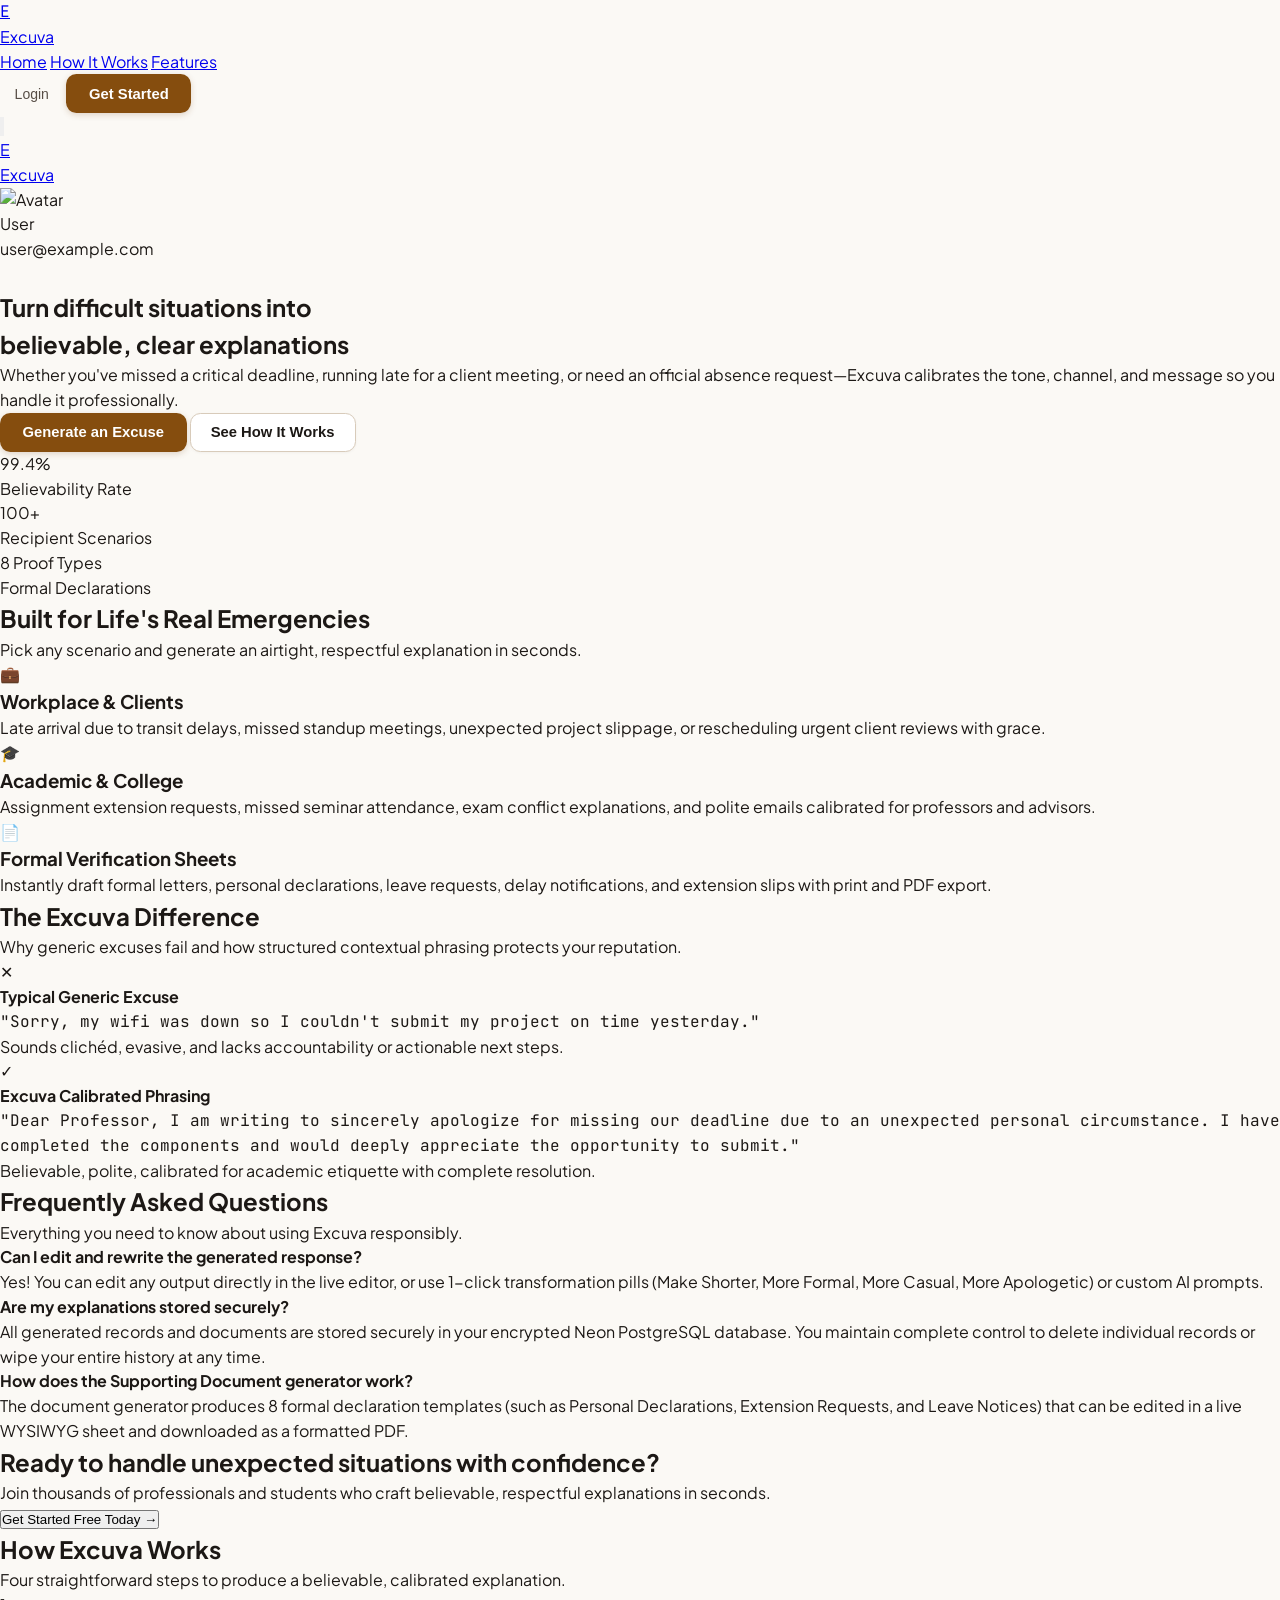
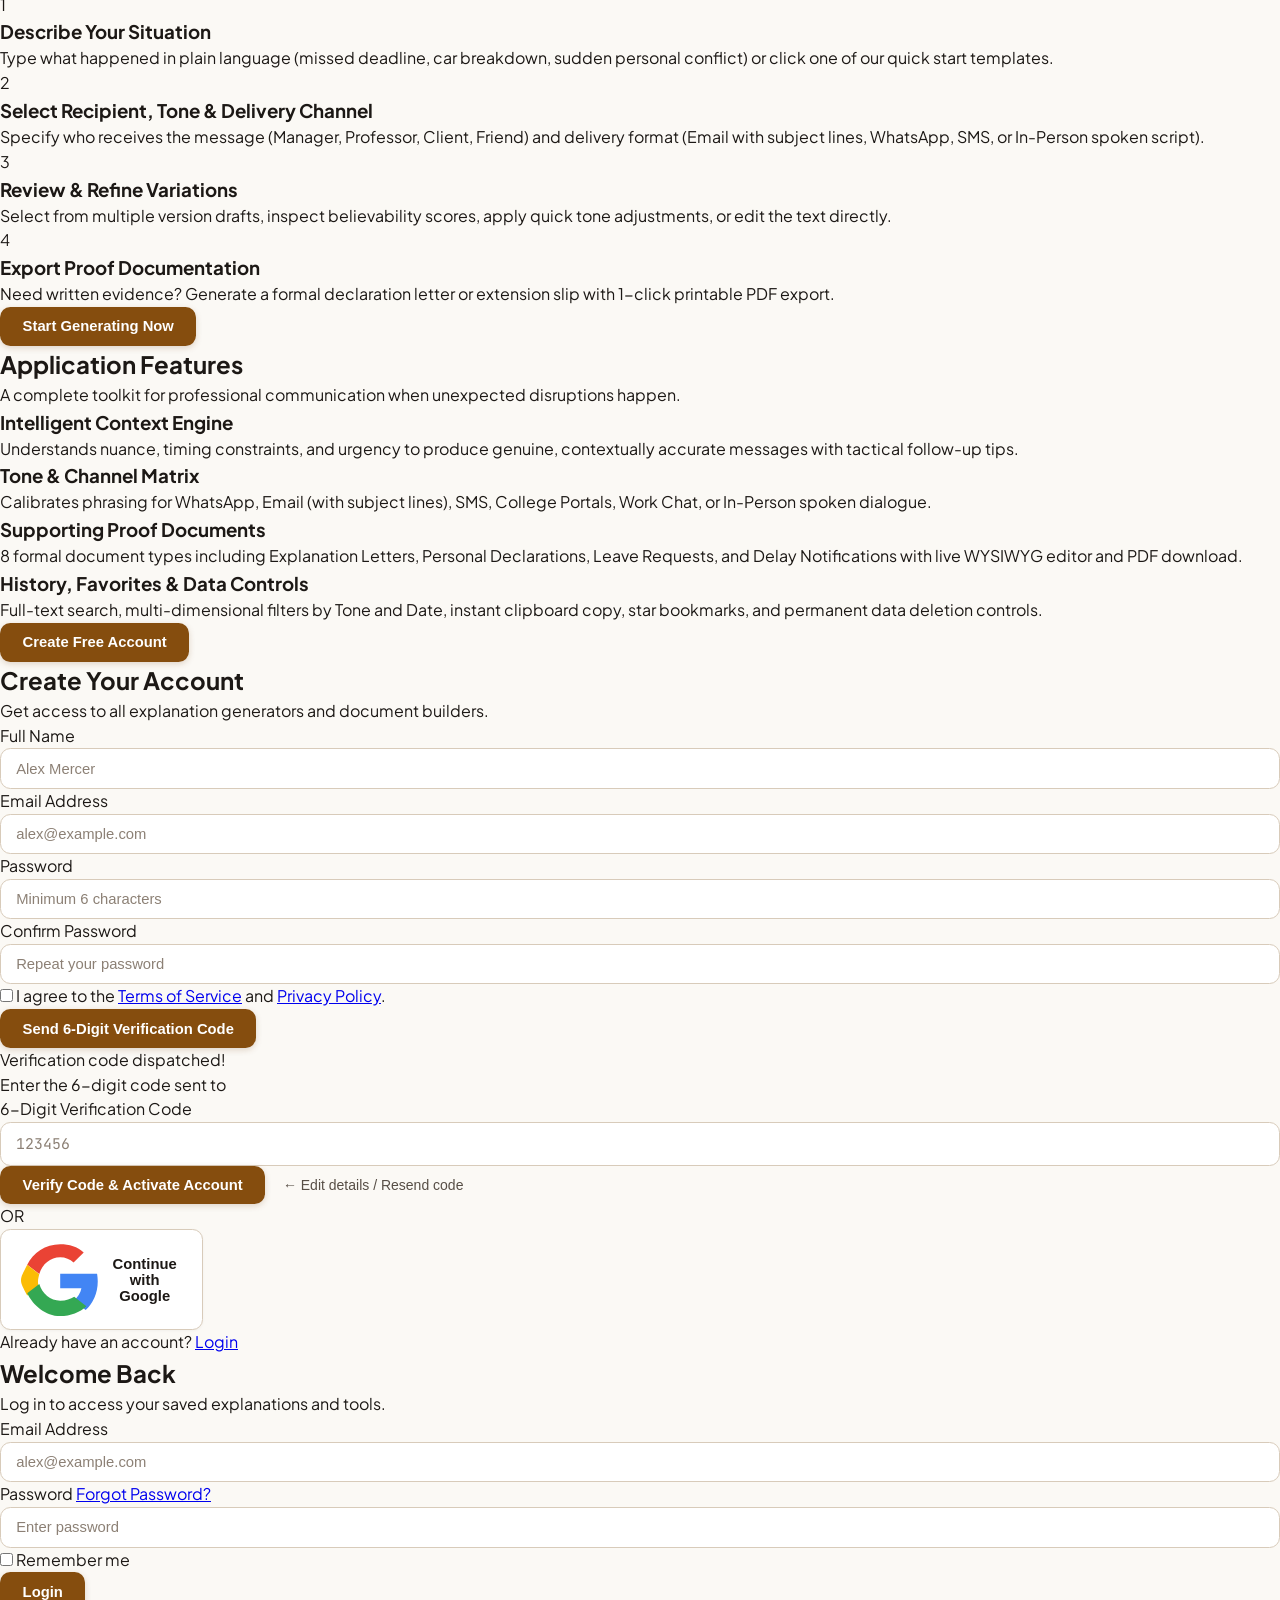
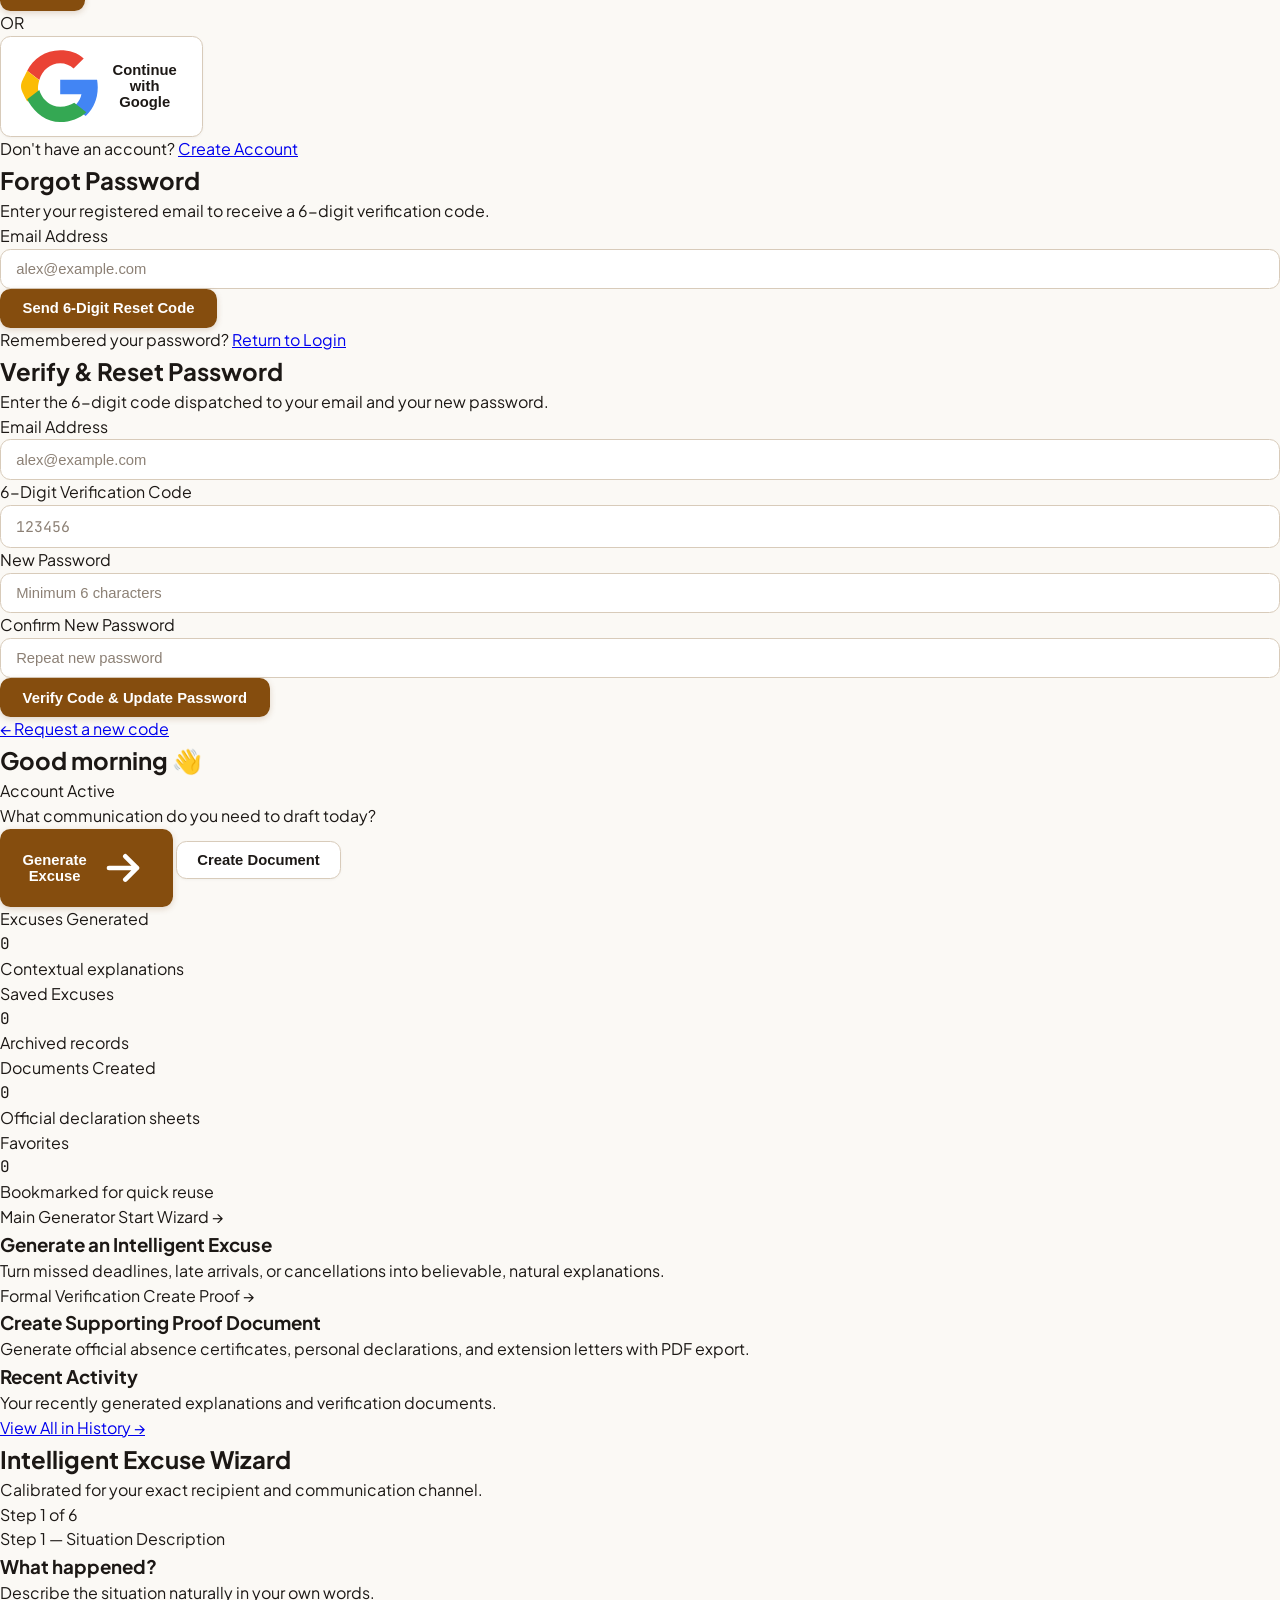
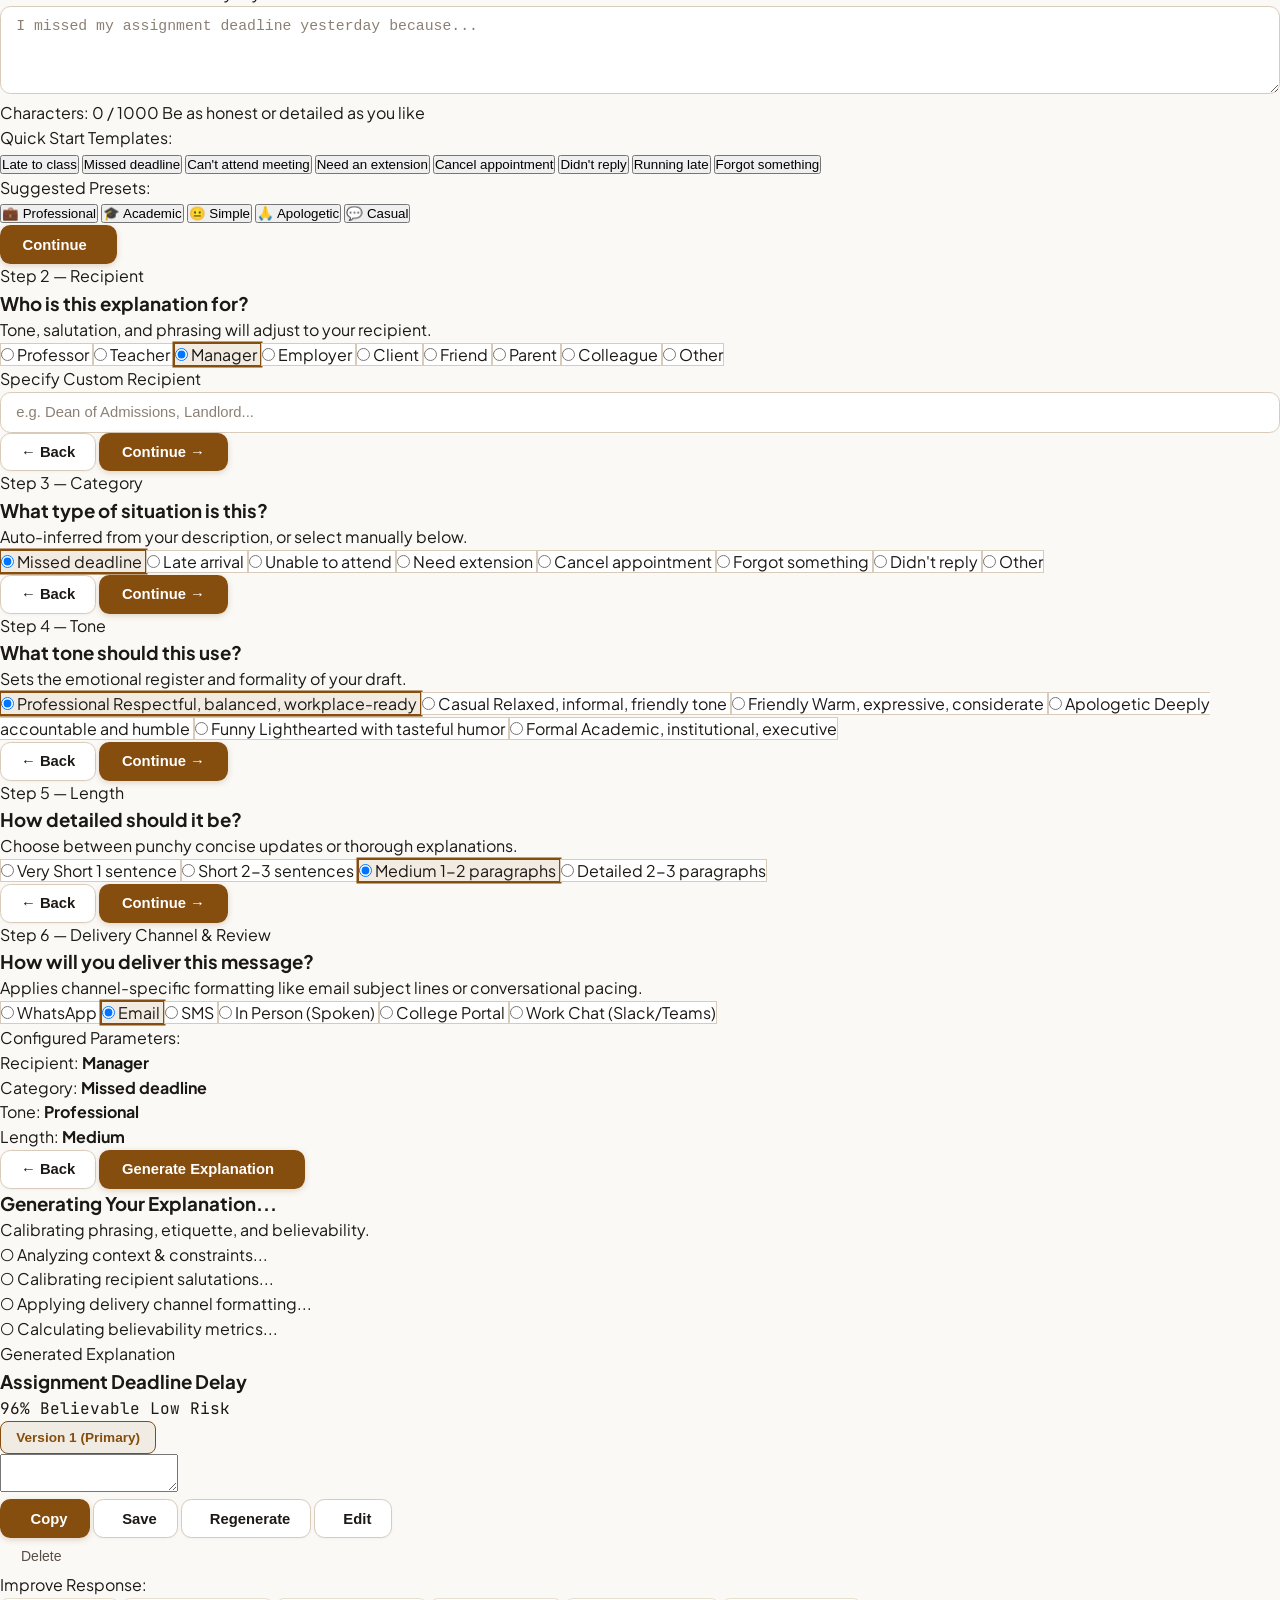
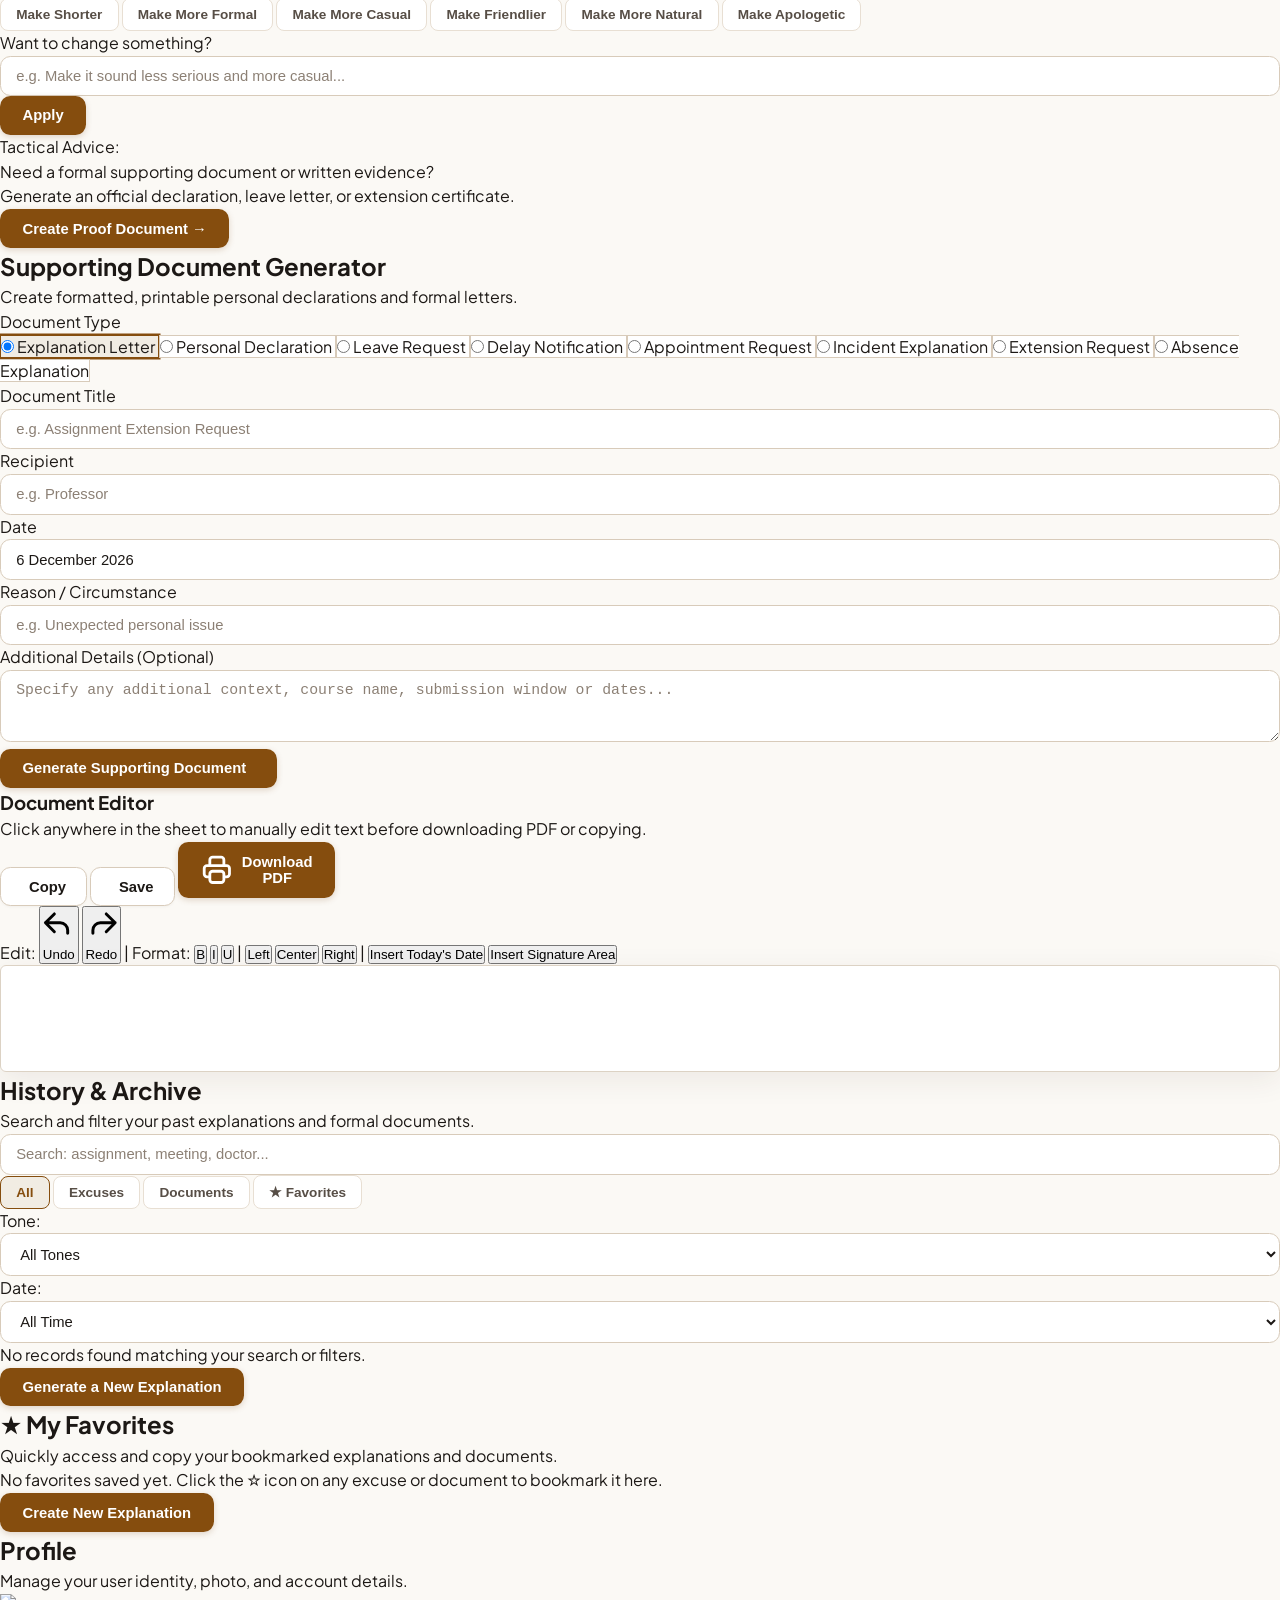
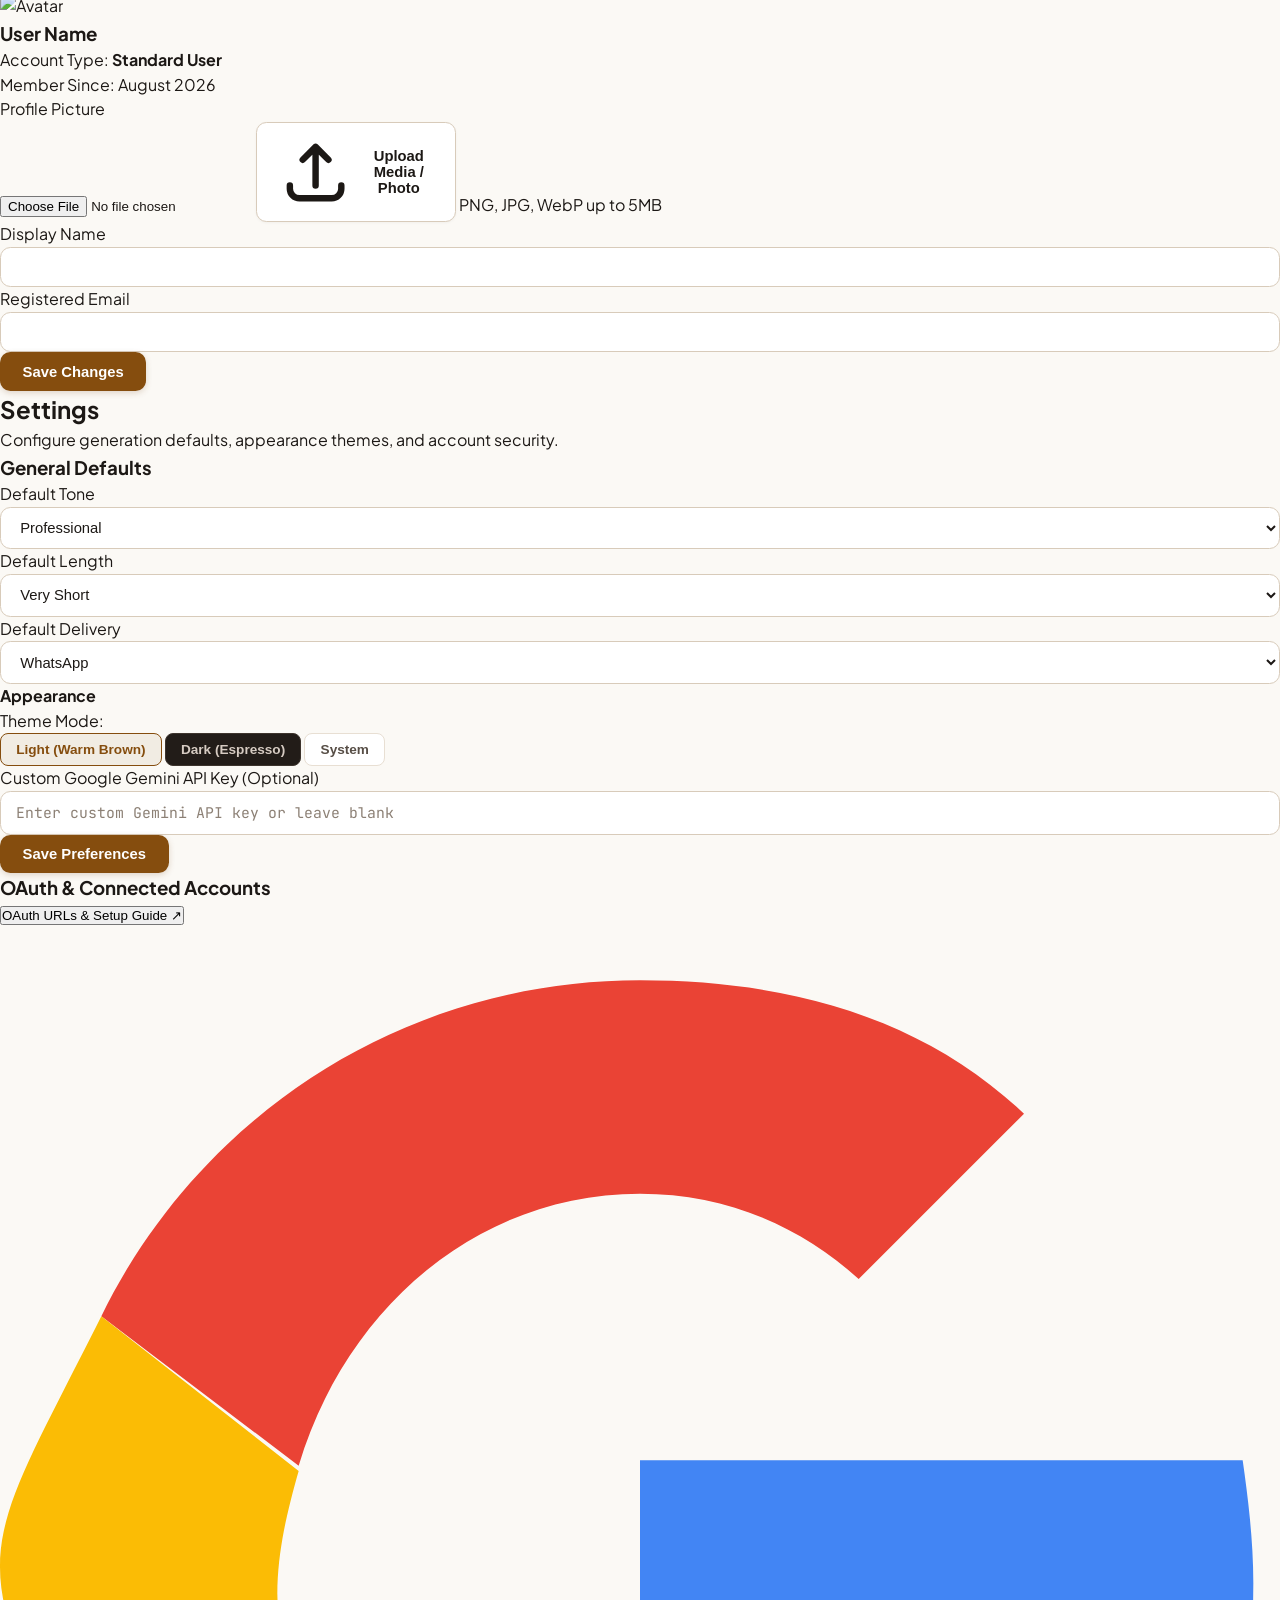
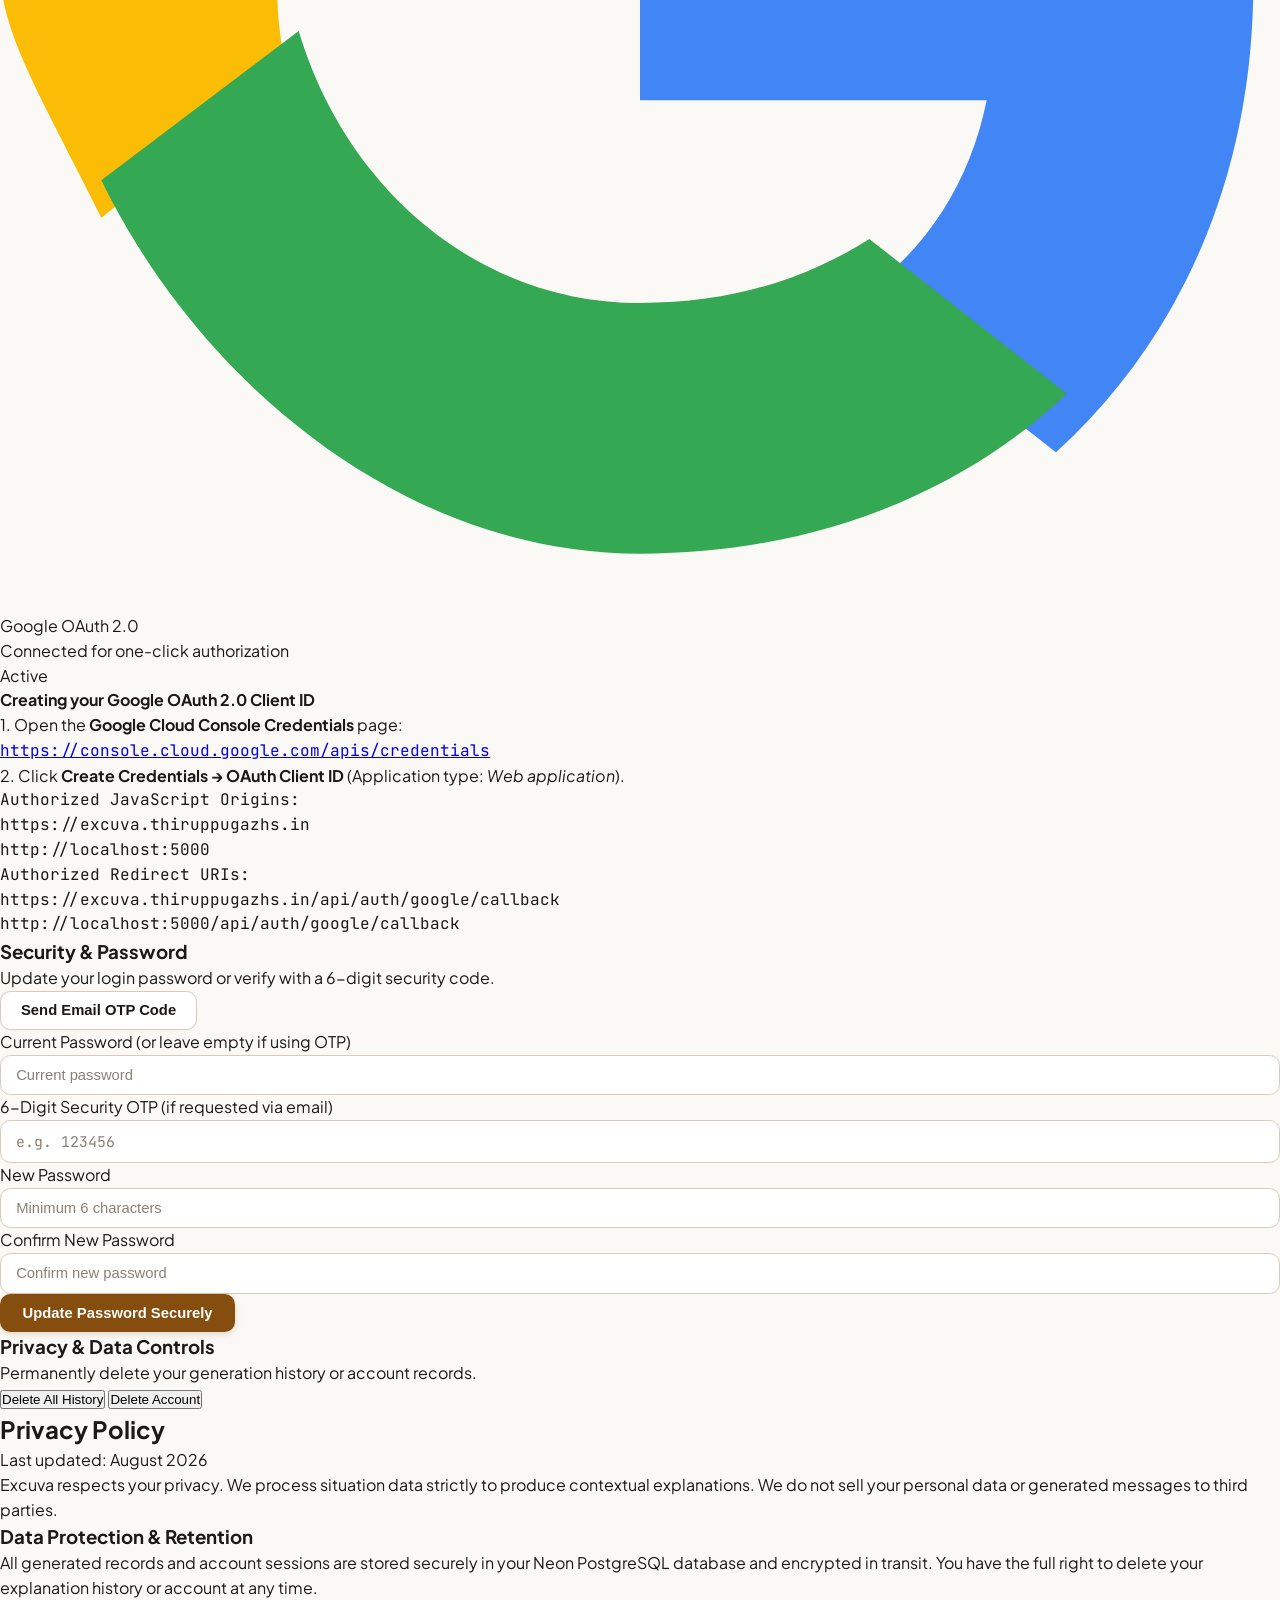
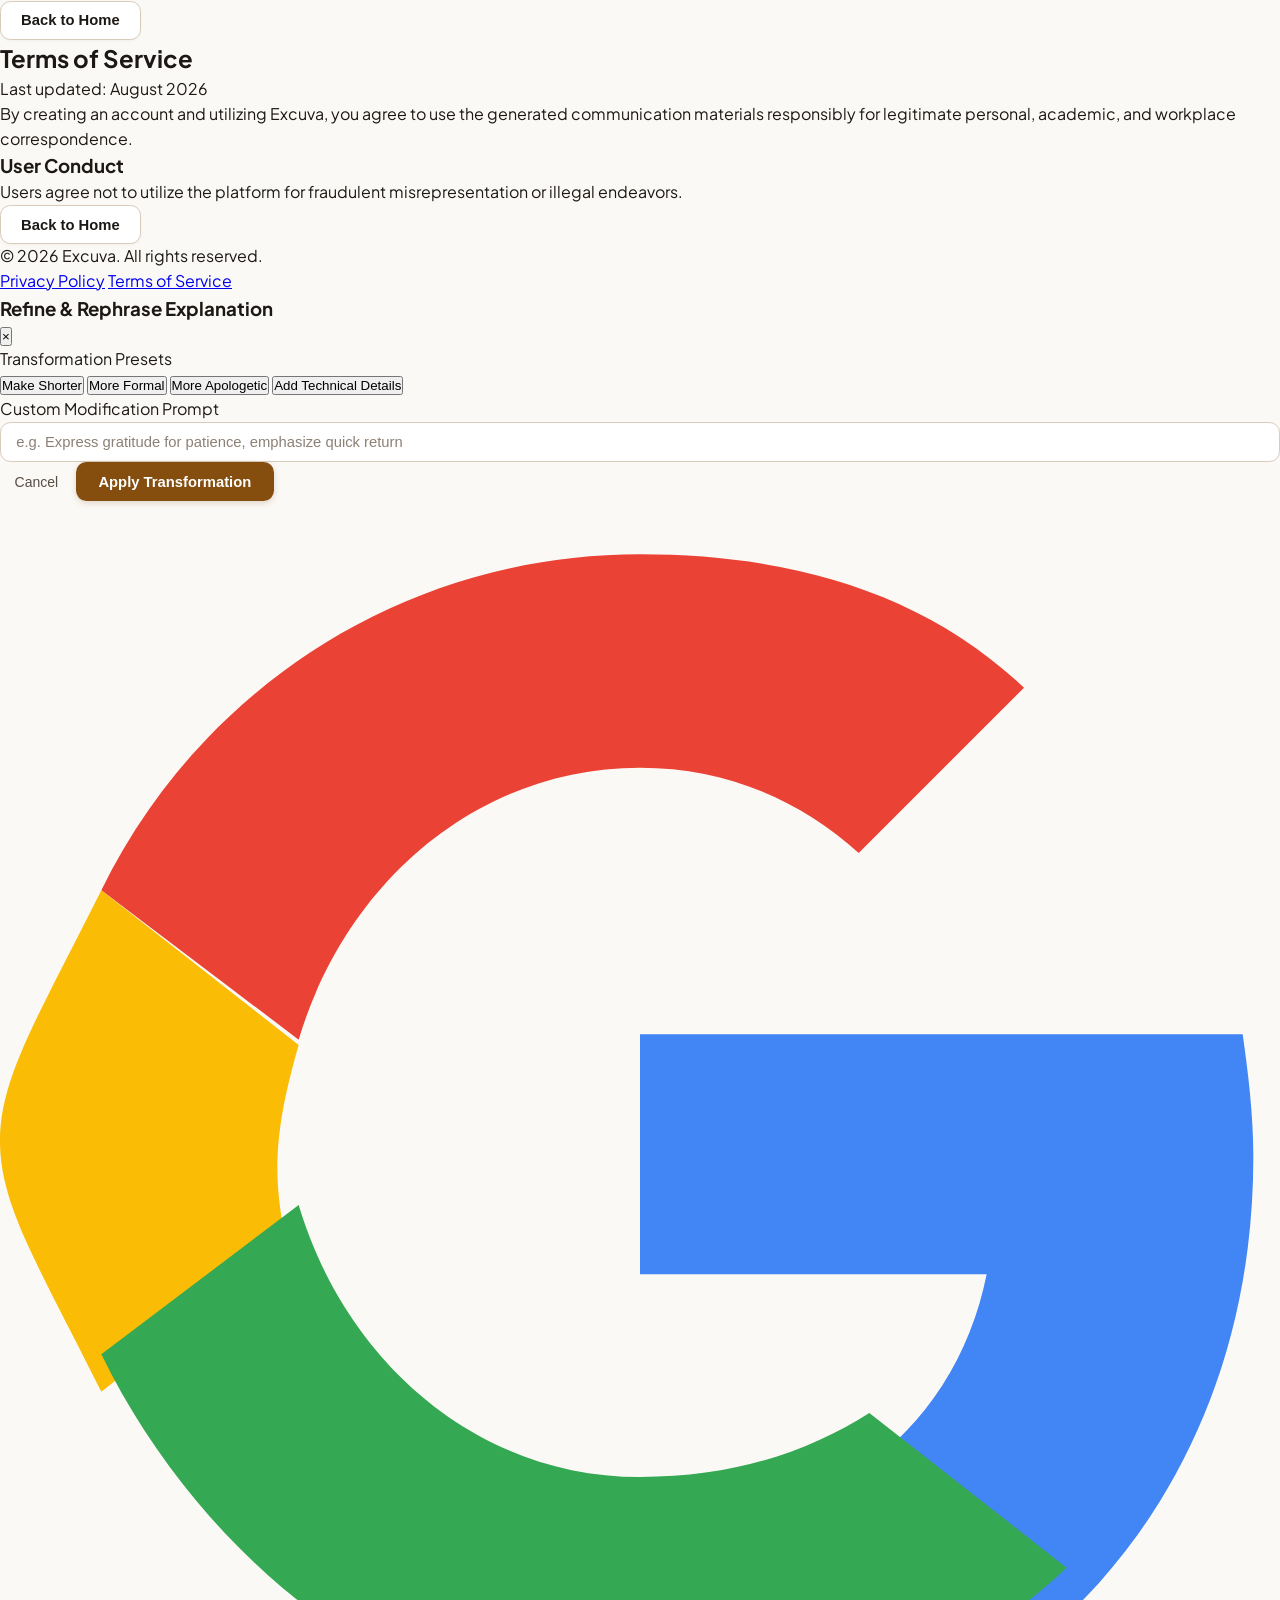
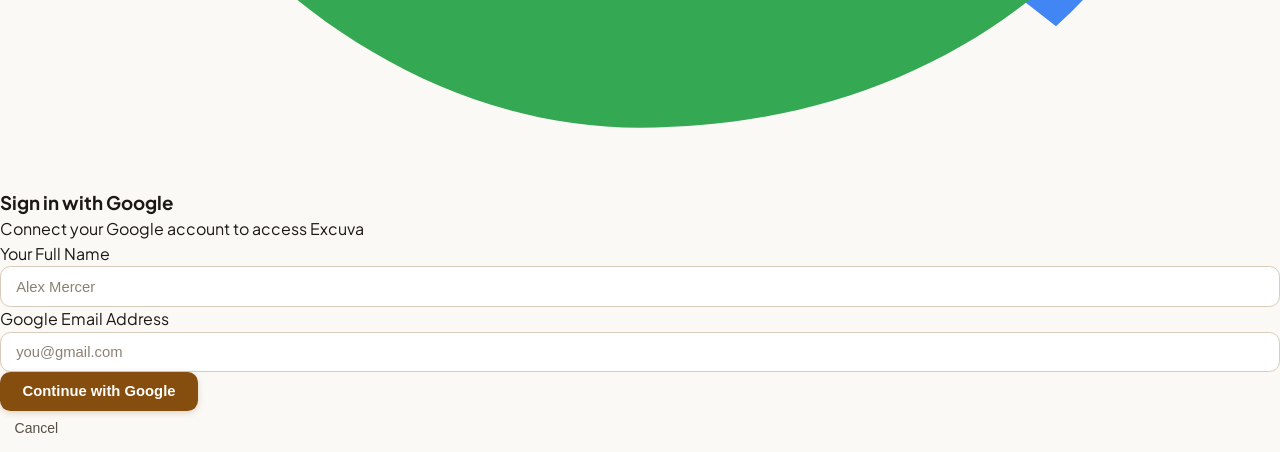
==== static/index.html @ 56da6c4a "Fix UI layout: hide sidebar on landing/public pages and convert mobile navigation into an off-canvas" ====
<!DOCTYPE html>
<html lang="en">
<head>
  <meta charset="UTF-8">
  <meta name="viewport" content="width=device-width, initial-scale=1.0">
  <title>Excuva — Intelligent Contextual Explanation & Supporting Document Platform</title>
  
  <!-- Tailwind CSS CDN -->
  <script src="https://cdn.tailwindcss.com"></script>
  
  <!-- Plus Jakarta Sans & JetBrains Mono Fonts -->
  <link rel="preconnect" href="https://fonts.googleapis.com">
  <link rel="preconnect" href="https://fonts.gstatic.com" crossorigin>
  <link href="https://fonts.googleapis.com/css2?family=Plus+Jakarta+Sans:wght@300;400;500;600;700;800&family=JetBrains+Mono:wght@400;500;600&display=swap" rel="stylesheet">
  
  <!-- Custom Stylesheet -->
  <link rel="stylesheet" href="css/style.css">
  
  <script>
    tailwind.config = {
      darkMode: 'class',
      theme: {
        extend: {
          colors: {
            brand: {
              50: '#fdfbf7',
              100: '#f6efe6',
              200: '#e8dfd3',
              500: '#b45309',
              600: '#92400e',
              700: '#78350f',
              800: '#58310c',
              900: '#3c2415',
            }
          }
        }
      }
    }
  </script>
</head>
<body class="bg-[#fbf9f5] text-stone-900 min-h-screen flex flex-col selection:bg-amber-900 selection:text-white">

  <!-- ==================== PUBLIC HEADER ==================== -->
  <header id="public-header" class="border-b border-stone-200 bg-white/90 backdrop-blur sticky top-0 z-40">
    <div class="max-w-7xl mx-auto px-4 sm:px-6 lg:px-8 h-16 flex items-center justify-between">
      <div class="flex items-center gap-8">
        <a href="#" data-nav="landing" class="flex items-center gap-2.5 group">
          <div class="w-8 h-8 rounded-lg bg-amber-900 flex items-center justify-center font-bold text-white shadow-sm group-hover:bg-amber-800 transition-colors font-mono">
            E
          </div>
          <span class="font-black text-xl tracking-tight text-stone-900">Excuva</span>
        </a>

        <nav class="hidden md:flex items-center gap-6 text-sm font-semibold text-stone-600">
          <a href="#" data-nav="landing" class="hover:text-amber-900 transition-colors">Home</a>
          <a href="#" data-nav="how-it-works" class="hover:text-amber-900 transition-colors">How It Works</a>
          <a href="#" data-nav="features" class="hover:text-amber-900 transition-colors">Features</a>
        </nav>
      </div>

      <div class="flex items-center gap-3">
        <button data-nav="login" class="btn-ghost text-sm font-semibold px-3.5 py-1.5 text-stone-700 hover:text-stone-900">
          Login
        </button>
        <button data-nav="register" class="btn-primary text-sm font-semibold px-4 py-1.5 shadow-sm">
          Get Started
        </button>
      </div>
    </div>
  </header>

  <!-- ==================== AUTHENTICATED TOP HEADER ==================== -->
  <header id="auth-header" class="hidden border-b border-stone-200 bg-white/95 backdrop-blur sticky top-0 z-40 shadow-xs">
    <div class="max-w-7xl mx-auto px-4 sm:px-6 lg:px-8 h-16 flex items-center justify-between">
      <div class="flex items-center gap-3">
        <button type="button" id="btn-toggle-sidebar" class="md:hidden p-2 rounded-xl border border-stone-200 bg-white text-stone-700 hover:bg-stone-100 transition-colors" title="Toggle Navigation">
          <svg class="w-5 h-5" fill="none" stroke="currentColor" viewBox="0 0 24 24">
            <path stroke-linecap="round" stroke-linejoin="round" stroke-width="2" d="M4 6h16M4 12h16M4 18h16"></path>
          </svg>
        </button>
        <a href="#" data-nav="dashboard" class="flex items-center gap-2.5">
          <div class="w-8 h-8 rounded-xl bg-amber-800 text-white flex items-center justify-center font-black text-base shadow-xs">
            E
          </div>
          <span class="font-black text-xl tracking-tight text-stone-900">Excuva</span>
        </a>
      </div>

      <div class="flex items-center gap-4">
        <div class="flex items-center gap-3 pl-3 border-l border-stone-200">
          <img src="" alt="Avatar" class="current-user-avatar w-8 h-8 rounded-full border border-stone-300 object-cover">
          <div class="hidden md:block text-left">
            <p class="current-user-name text-xs font-bold text-stone-900 leading-tight">User</p>
            <p class="current-user-email text-[11px] text-stone-500 leading-tight">user@example.com</p>
          </div>
          <button data-action="logout" class="btn-ghost text-xs text-stone-500 hover:text-amber-800 p-1.5" title="Sign out">
            <svg class="w-4 h-4" fill="none" stroke="currentColor" viewBox="0 0 24 24">
              <path stroke-linecap="round" stroke-linejoin="round" stroke-width="2" d="M17 16l4-4m0 0l-4-4m4 4H7m6 4v1a3 3 0 01-3 3H6a3 3 0 01-3-3V7a3 3 0 013-3h4a3 3 0 013 3v1"></path>
            </svg>
          </button>
        </div>
      </div>
    </div>
  </header>

  <!-- Mobile Drawer Backdrop Overlay -->
  <div id="sidebar-backdrop" class="hidden fixed inset-0 z-40 bg-stone-900/50 backdrop-blur-2xs md:hidden"></div>

  <!-- ==================== MAIN CONTENT CONTAINER ==================== -->
  <div class="flex-1 flex flex-col md:flex-row max-w-7xl w-full mx-auto">

    <!-- Authenticated Sidebar Navigation (Desktop Sticky + Mobile Off-Canvas Drawer) -->
    <aside id="app-sidebar" class="hidden w-72 md:w-64 border-r border-stone-200 bg-[#faf8f5] p-4 shrink-0 shadow-xl md:shadow-none">
      
      <!-- Mobile Drawer Top Bar with Brand and Close Button -->
      <div class="flex md:hidden items-center justify-between pb-4 mb-4 border-b border-stone-200">
        <div class="flex items-center gap-2">
          <div class="w-7 h-7 rounded-lg bg-amber-800 text-white flex items-center justify-center font-bold text-sm">
            E
          </div>
          <span class="font-bold text-base text-stone-900">Excuva</span>
        </div>
        <button type="button" id="btn-close-sidebar" class="p-1.5 rounded-lg text-stone-400 hover:text-stone-700 hover:bg-stone-200/60" title="Close Navigation">
          <svg class="w-5 h-5" fill="none" stroke="currentColor" viewBox="0 0 24 24">
            <path stroke-linecap="round" stroke-linejoin="round" stroke-width="2" d="M6 18L18 6M6 6l12 12"></path>
          </svg>
        </button>
      </div>

      <div class="sticky top-20 space-y-6">
        <div>
          <p class="text-[11px] font-bold text-stone-400 uppercase tracking-wider px-3 mb-2">Workspace</p>
          <nav class="space-y-1">
            <a href="#" data-nav="dashboard" data-view="dashboard" class="sidebar-nav-item flex items-center gap-3 px-3 py-2 rounded-lg text-sm font-semibold text-stone-700 hover:bg-stone-200/70 hover:text-amber-950 transition-colors">
              <svg class="w-4 h-4 text-stone-500" fill="none" stroke="currentColor" viewBox="0 0 24 24">
                <path stroke-linecap="round" stroke-linejoin="round" stroke-width="2" d="M3 12l2-2m0 0l7-7 7 7M5 10v10a1 1 0 001 1h3m10-11l2 2m-2-2v10a1 1 0 01-1 1h-3m-6 0a1 1 0 001-1v-4a1 1 0 011-1h2a1 1 0 011 1v4a1 1 0 001 1m-6 0h6"></path>
              </svg>
              Dashboard
            </a>

            <a href="#" data-nav="generator" data-view="generator" class="sidebar-nav-item flex items-center gap-3 px-3 py-2 rounded-lg text-sm font-semibold text-stone-700 hover:bg-stone-200/70 hover:text-amber-950 transition-colors">
              <svg class="w-4 h-4 text-stone-500" fill="none" stroke="currentColor" viewBox="0 0 24 24">
                <path stroke-linecap="round" stroke-linejoin="round" stroke-width="2" d="M11 5H6a2 2 0 00-2 2v11a2 2 0 002 2h11a2 2 0 002-2v-5m-1.414-9.414a2 2 0 112.828 2.828L11.828 15H9v-2.828l8.586-8.586z"></path>
              </svg>
              Generate Excuse
            </a>

            <a href="#" data-nav="documents" data-view="documents" class="sidebar-nav-item flex items-center gap-3 px-3 py-2 rounded-lg text-sm font-semibold text-stone-700 hover:bg-stone-200/70 hover:text-amber-950 transition-colors">
              <svg class="w-4 h-4 text-stone-500" fill="none" stroke="currentColor" viewBox="0 0 24 24">
                <path stroke-linecap="round" stroke-linejoin="round" stroke-width="2" d="M9 12h6m-6 4h6m2 5H7a2 2 0 01-2-2V5a2 2 0 012-2h5.586a1 1 0 01.707.293l5.414 5.414a1 1 0 01.293.707V19a2 2 0 01-2 2z"></path>
              </svg>
              Proof Documents
            </a>
          </nav>
        </div>

        <div>
          <p class="text-[11px] font-bold text-stone-400 uppercase tracking-wider px-3 mb-2">Saved Records</p>
          <nav class="space-y-1">
            <a href="#" data-nav="history" data-view="history" class="sidebar-nav-item flex items-center gap-3 px-3 py-2 rounded-lg text-sm font-semibold text-stone-700 hover:bg-stone-200/70 hover:text-amber-950 transition-colors">
              <svg class="w-4 h-4 text-stone-500" fill="none" stroke="currentColor" viewBox="0 0 24 24">
                <path stroke-linecap="round" stroke-linejoin="round" stroke-width="2" d="M12 8v4l3 3m6-3a9 9 0 11-18 0 9 9 0 0118 0z"></path>
              </svg>
              History
            </a>

            <a href="#" data-nav="favorites" data-view="favorites" class="sidebar-nav-item flex items-center gap-3 px-3 py-2 rounded-lg text-sm font-semibold text-stone-700 hover:bg-stone-200/70 hover:text-amber-950 transition-colors">
              <svg class="w-4 h-4 text-stone-500" fill="none" stroke="currentColor" viewBox="0 0 24 24">
                <path stroke-linecap="round" stroke-linejoin="round" stroke-width="2" d="M11.049 2.927c.3-.921 1.603-.921 1.902 0l1.519 4.674a1 1 0 00.95.69h4.915c.969 0 1.371 1.24.588 1.81l-3.976 2.888a1 1 0 00-.363 1.118l1.518 4.674c.3.922-.755 1.688-1.538 1.118l-3.976-2.888a1 1 0 00-1.176 0l-3.976 2.888c-.783.57-1.838-.197-1.538-1.118l1.518-4.674a1 1 0 00-.363-1.118l-3.976-2.888c-.784-.57-.38-1.81.588-1.81h4.914a1 1 0 00.951-.69l1.519-4.674z"></path>
              </svg>
              Favorites
            </a>
          </nav>
        </div>

        <div>
          <p class="text-[11px] font-bold text-stone-400 uppercase tracking-wider px-3 mb-2">Account</p>
          <nav class="space-y-1">
            <a href="#" data-nav="profile" data-view="profile" class="sidebar-nav-item flex items-center gap-3 px-3 py-2 rounded-lg text-sm font-semibold text-stone-700 hover:bg-stone-200/70 hover:text-amber-950 transition-colors">
              <svg class="w-4 h-4 text-stone-500" fill="none" stroke="currentColor" viewBox="0 0 24 24">
                <path stroke-linecap="round" stroke-linejoin="round" stroke-width="2" d="M16 7a4 4 0 11-8 0 4 4 0 018 0zM12 14a7 7 0 00-7 7h14a7 7 0 00-7-7z"></path>
              </svg>
              Profile
            </a>

            <a href="#" data-nav="settings" data-view="settings" class="sidebar-nav-item flex items-center gap-3 px-3 py-2 rounded-lg text-sm font-semibold text-stone-700 hover:bg-stone-200/70 hover:text-amber-950 transition-colors">
              <svg class="w-4 h-4 text-stone-500" fill="none" stroke="currentColor" viewBox="0 0 24 24">
                <path stroke-linecap="round" stroke-linejoin="round" stroke-width="2" d="M10.325 4.317c.426-1.756 2.924-1.756 3.35 0a1.724 1.724 0 002.573 1.066c1.543-.94 3.31.826 2.37 2.37a1.724 1.724 0 001.065 2.572c1.756.426 1.756 2.924 0 3.35a1.724 1.724 0 00-1.066 2.573c.94 1.543-.826 3.31-2.37 2.37a1.724 1.724 0 00-2.572 1.065c-.426 1.756-2.924 1.756-3.35 0a1.724 1.724 0 00-2.573-1.066c-1.543.94-3.31-.826-2.37-2.37a1.724 1.724 0 00-1.065-2.572c-1.756-.426-1.756-2.924 0-3.35a1.724 1.724 0 001.066-2.573c-.94-1.543.826-3.31 2.37-2.37.996.608 2.296.07 2.572-1.065z"></path>
                <path stroke-linecap="round" stroke-linejoin="round" stroke-width="2" d="M15 12a3 3 0 11-6 0 3 3 0 016 0z"></path>
              </svg>
              Settings
            </a>

            <button data-action="logout" class="w-full flex items-center gap-3 px-3 py-2 rounded-lg text-sm font-semibold text-rose-700 hover:bg-rose-100 transition-colors text-left">
              <svg class="w-4 h-4 text-rose-600" fill="none" stroke="currentColor" viewBox="0 0 24 24">
                <path stroke-linecap="round" stroke-linejoin="round" stroke-width="2" d="M17 16l4-4m0 0l-4-4m4 4H7m6 4v1a3 3 0 01-3 3H6a3 3 0 01-3-3V7a3 3 0 013-3h4a3 3 0 013 3v1"></path>
              </svg>
              Logout
            </button>
          </nav>
        </div>
      </div>
    </aside>

    <!-- Content Views Area -->
    <main class="flex-1 p-4 sm:p-6 lg:p-8 overflow-y-auto">

      <!-- ==================== VIEW: LANDING ==================== -->
      <section id="view-landing" class="view-section py-6 sm:py-12 space-y-16">
        
        <!-- Hero Section -->
        <div class="text-center max-w-3xl mx-auto space-y-6">
          <h1 class="text-4xl sm:text-6xl font-black tracking-tight text-stone-900 leading-tight">
            Turn difficult situations into <br class="hidden sm:block">
            <span class="text-amber-800">believable, clear explanations</span>
          </h1>

          <p class="text-lg sm:text-xl text-stone-600 max-w-2xl mx-auto font-normal leading-relaxed">
            Whether you've missed a critical deadline, running late for a client meeting, or need an official absence request—Excuva calibrates the tone, channel, and message so you handle it professionally.
          </p>

          <div class="flex flex-col sm:flex-row items-center justify-center gap-4 pt-2">
            <button data-nav="generator" class="w-full sm:w-auto btn-primary text-base font-bold px-7 py-3 shadow-md">
              Generate an Excuse
            </button>
            <button data-nav="how-it-works" class="w-full sm:w-auto btn-secondary text-base font-semibold px-6 py-3">
              See How It Works
            </button>
          </div>

          <!-- Trust Badges -->
          <div class="grid grid-cols-3 gap-4 pt-8 border-t border-stone-200 max-w-xl mx-auto text-center">
            <div>
              <p class="text-2xl font-extrabold text-stone-900">99.4%</p>
              <p class="text-xs text-stone-500 font-medium mt-0.5">Believability Rate</p>
            </div>
            <div>
              <p class="text-2xl font-extrabold text-stone-900">100+</p>
              <p class="text-xs text-stone-500 font-medium mt-0.5">Recipient Scenarios</p>
            </div>
            <div>
              <p class="text-2xl font-extrabold text-stone-900">8 Proof Types</p>
              <p class="text-xs text-stone-500 font-medium mt-0.5">Formal Declarations</p>
            </div>
          </div>
        </div>

        <!-- Real-World Situations Showcase -->
        <div class="space-y-6 max-w-5xl mx-auto">
          <div class="text-center space-y-2">
            <h2 class="text-2xl sm:text-3xl font-extrabold text-stone-900">Built for Life's Real Emergencies</h2>
            <p class="text-sm text-stone-600">Pick any scenario and generate an airtight, respectful explanation in seconds.</p>
          </div>

          <div class="grid grid-cols-1 md:grid-cols-3 gap-5">
            <div class="p-6 rounded-2xl border border-stone-200 bg-white shadow-sm hover:border-amber-700/40 transition-all space-y-3">
              <div class="w-10 h-10 rounded-xl bg-amber-100 text-amber-900 flex items-center justify-center font-bold text-lg">💼</div>
              <h3 class="text-base font-bold text-stone-900">Workplace & Clients</h3>
              <p class="text-xs text-stone-600 leading-relaxed">Late arrival due to transit delays, missed standup meetings, unexpected project slippage, or rescheduling urgent client reviews with grace.</p>
            </div>

            <div class="p-6 rounded-2xl border border-stone-200 bg-white shadow-sm hover:border-amber-700/40 transition-all space-y-3">
              <div class="w-10 h-10 rounded-xl bg-amber-100 text-amber-900 flex items-center justify-center font-bold text-lg">🎓</div>
              <h3 class="text-base font-bold text-stone-900">Academic & College</h3>
              <p class="text-xs text-stone-600 leading-relaxed">Assignment extension requests, missed seminar attendance, exam conflict explanations, and polite emails calibrated for professors and advisors.</p>
            </div>

            <div class="p-6 rounded-2xl border border-stone-200 bg-white shadow-sm hover:border-amber-700/40 transition-all space-y-3">
              <div class="w-10 h-10 rounded-xl bg-amber-100 text-amber-900 flex items-center justify-center font-bold text-lg">📄</div>
              <h3 class="text-base font-bold text-stone-900">Formal Verification Sheets</h3>
              <p class="text-xs text-stone-600 leading-relaxed">Instantly draft formal letters, personal declarations, leave requests, delay notifications, and extension slips with print and PDF export.</p>
            </div>
          </div>
        </div>

        <!-- Before vs. After Comparison -->
        <div class="p-8 rounded-3xl border border-stone-200 bg-gradient-to-br from-white to-amber-50/50 shadow-sm max-w-5xl mx-auto space-y-6">
          <div class="text-center space-y-1">
            <h2 class="text-2xl sm:text-3xl font-extrabold text-stone-900">The Excuva Difference</h2>
            <p class="text-xs text-stone-600">Why generic excuses fail and how structured contextual phrasing protects your reputation.</p>
          </div>

          <div class="grid grid-cols-1 md:grid-cols-2 gap-6 pt-2">
            <div class="p-5 rounded-2xl border border-rose-200 bg-rose-50/60 space-y-3">
              <div class="flex items-center gap-2">
                <span class="w-6 h-6 rounded-full bg-rose-600 text-white flex items-center justify-center text-xs font-bold">✕</span>
                <h4 class="text-sm font-bold text-rose-900">Typical Generic Excuse</h4>
              </div>
              <p class="text-xs text-rose-850 font-mono bg-white p-3 rounded-lg border border-rose-200 leading-relaxed">
                "Sorry, my wifi was down so I couldn't submit my project on time yesterday."
              </p>
              <p class="text-[11px] text-rose-700">Sounds clichéd, evasive, and lacks accountability or actionable next steps.</p>
            </div>

            <div class="p-5 rounded-2xl border border-emerald-200 bg-emerald-50/60 space-y-3">
              <div class="flex items-center gap-2">
                <span class="w-6 h-6 rounded-full bg-emerald-700 text-white flex items-center justify-center text-xs font-bold">✓</span>
                <h4 class="text-sm font-bold text-emerald-900">Excuva Calibrated Phrasing</h4>
              </div>
              <p class="text-xs text-emerald-900 font-mono bg-white p-3 rounded-lg border border-emerald-200 leading-relaxed">
                "Dear Professor, I am writing to sincerely apologize for missing our deadline due to an unexpected personal circumstance. I have completed the components and would deeply appreciate the opportunity to submit."
              </p>
              <p class="text-[11px] text-emerald-700">Believable, polite, calibrated for academic etiquette with complete resolution.</p>
            </div>
          </div>
        </div>

        <!-- Frequently Asked Questions -->
        <div class="max-w-4xl mx-auto space-y-6">
          <div class="text-center space-y-2">
            <h2 class="text-2xl sm:text-3xl font-extrabold text-stone-900">Frequently Asked Questions</h2>
            <p class="text-sm text-stone-600">Everything you need to know about using Excuva responsibly.</p>
          </div>

          <div class="space-y-4">
            <div class="p-5 rounded-xl border border-stone-200 bg-white space-y-2">
              <h4 class="text-sm font-bold text-stone-900">Can I edit and rewrite the generated response?</h4>
              <p class="text-xs text-stone-600 leading-relaxed">Yes! You can edit any output directly in the live editor, or use 1-click transformation pills (Make Shorter, More Formal, More Casual, More Apologetic) or custom AI prompts.</p>
            </div>

            <div class="p-5 rounded-xl border border-stone-200 bg-white space-y-2">
              <h4 class="text-sm font-bold text-stone-900">Are my explanations stored securely?</h4>
              <p class="text-xs text-stone-600 leading-relaxed">All generated records and documents are stored securely in your encrypted Neon PostgreSQL database. You maintain complete control to delete individual records or wipe your entire history at any time.</p>
            </div>

            <div class="p-5 rounded-xl border border-stone-200 bg-white space-y-2">
              <h4 class="text-sm font-bold text-stone-900">How does the Supporting Document generator work?</h4>
              <p class="text-xs text-stone-600 leading-relaxed">The document generator produces 8 formal declaration templates (such as Personal Declarations, Extension Requests, and Leave Notices) that can be edited in a live WYSIWYG sheet and downloaded as a formatted PDF.</p>
            </div>
          </div>
        </div>

        <!-- CTA Section -->
        <div class="p-10 rounded-3xl bg-amber-900 text-white text-center space-y-6 max-w-4xl mx-auto shadow-xl">
          <h2 class="text-3xl sm:text-4xl font-extrabold">Ready to handle unexpected situations with confidence?</h2>
          <p class="text-amber-100 max-w-xl mx-auto text-sm leading-relaxed">Join thousands of professionals and students who craft believable, respectful explanations in seconds.</p>
          <div class="pt-2">
            <button data-nav="register" class="bg-white text-amber-950 hover:bg-amber-50 font-bold px-8 py-3.5 rounded-xl text-base shadow-lg transition-all">
              Get Started Free Today →
            </button>
          </div>
        </div>
      </section>

      <!-- ==================== VIEW: HOW IT WORKS ==================== -->
      <section id="view-how-it-works" class="view-section hidden py-8 max-w-4xl mx-auto space-y-10">
        <div class="text-center space-y-3">
          <h2 class="text-3xl font-extrabold text-stone-900">How Excuva Works</h2>
          <p class="text-stone-600 text-sm">Four straightforward steps to produce a believable, calibrated explanation.</p>
        </div>

        <div class="space-y-4">
          <div class="flex items-start gap-5 p-6 rounded-2xl border border-stone-200 bg-white shadow-xs">
            <div class="w-10 h-10 rounded-xl bg-amber-100 text-amber-900 flex items-center justify-center font-bold text-lg shrink-0">1</div>
            <div>
              <h3 class="text-base font-bold text-stone-900 mb-1">Describe Your Situation</h3>
              <p class="text-xs text-stone-600 leading-relaxed">Type what happened in plain language (missed deadline, car breakdown, sudden personal conflict) or click one of our quick start templates.</p>
            </div>
          </div>

          <div class="flex items-start gap-5 p-6 rounded-2xl border border-stone-200 bg-white shadow-xs">
            <div class="w-10 h-10 rounded-xl bg-amber-100 text-amber-900 flex items-center justify-center font-bold text-lg shrink-0">2</div>
            <div>
              <h3 class="text-base font-bold text-stone-900 mb-1">Select Recipient, Tone & Delivery Channel</h3>
              <p class="text-xs text-stone-600 leading-relaxed">Specify who receives the message (Manager, Professor, Client, Friend) and delivery format (Email with subject lines, WhatsApp, SMS, or In-Person spoken script).</p>
            </div>
          </div>

          <div class="flex items-start gap-5 p-6 rounded-2xl border border-stone-200 bg-white shadow-xs">
            <div class="w-10 h-10 rounded-xl bg-amber-100 text-amber-900 flex items-center justify-center font-bold text-lg shrink-0">3</div>
            <div>
              <h3 class="text-base font-bold text-stone-900 mb-1">Review & Refine Variations</h3>
              <p class="text-xs text-stone-600 leading-relaxed">Select from multiple version drafts, inspect believability scores, apply quick tone adjustments, or edit the text directly.</p>
            </div>
          </div>

          <div class="flex items-start gap-5 p-6 rounded-2xl border border-stone-200 bg-white shadow-xs">
            <div class="w-10 h-10 rounded-xl bg-amber-100 text-amber-900 flex items-center justify-center font-bold text-lg shrink-0">4</div>
            <div>
              <h3 class="text-base font-bold text-stone-900 mb-1">Export Proof Documentation</h3>
              <p class="text-xs text-stone-600 leading-relaxed">Need written evidence? Generate a formal declaration letter or extension slip with 1-click printable PDF export.</p>
            </div>
          </div>
        </div>

        <div class="text-center pt-4">
          <button data-nav="register" class="btn-primary px-6 py-2.5 font-bold">Start Generating Now</button>
        </div>
      </section>

      <!-- ==================== VIEW: FEATURES ==================== -->
      <section id="view-features" class="view-section hidden py-8 max-w-5xl mx-auto space-y-10">
        <div class="text-center space-y-3">
          <h2 class="text-3xl font-extrabold text-stone-900">Application Features</h2>
          <p class="text-stone-600 text-sm">A complete toolkit for professional communication when unexpected disruptions happen.</p>
        </div>

        <div class="grid grid-cols-1 md:grid-cols-2 gap-6">
          <div class="p-6 rounded-2xl border border-stone-200 bg-white space-y-2 shadow-xs">
            <h3 class="text-base font-bold text-stone-900">Intelligent Context Engine</h3>
            <p class="text-xs text-stone-600 leading-relaxed">Understands nuance, timing constraints, and urgency to produce genuine, contextually accurate messages with tactical follow-up tips.</p>
          </div>

          <div class="p-6 rounded-2xl border border-stone-200 bg-white space-y-2 shadow-xs">
            <h3 class="text-base font-bold text-stone-900">Tone & Channel Matrix</h3>
            <p class="text-xs text-stone-600 leading-relaxed">Calibrates phrasing for WhatsApp, Email (with subject lines), SMS, College Portals, Work Chat, or In-Person spoken dialogue.</p>
          </div>

          <div class="p-6 rounded-2xl border border-stone-200 bg-white space-y-2 shadow-xs">
            <h3 class="text-base font-bold text-stone-900">Supporting Proof Documents</h3>
            <p class="text-xs text-stone-600 leading-relaxed">8 formal document types including Explanation Letters, Personal Declarations, Leave Requests, and Delay Notifications with live WYSIWYG editor and PDF download.</p>
          </div>

          <div class="p-6 rounded-2xl border border-stone-200 bg-white space-y-2 shadow-xs">
            <h3 class="text-base font-bold text-stone-900">History, Favorites & Data Controls</h3>
            <p class="text-xs text-stone-600 leading-relaxed">Full-text search, multi-dimensional filters by Tone and Date, instant clipboard copy, star bookmarks, and permanent data deletion controls.</p>
          </div>
        </div>

        <div class="text-center pt-4">
          <button data-nav="register" class="btn-primary px-6 py-2.5 font-bold">Create Free Account</button>
        </div>
      </section>

      <!-- ==================== VIEW: CREATE ACCOUNT (REGISTER) ==================== -->
      <section id="view-register" class="view-section hidden py-8 max-w-md mx-auto">
        <div class="p-8 rounded-3xl border border-stone-200 bg-white shadow-xl space-y-6">
          <div class="text-center space-y-2">
            <h2 class="text-2xl font-extrabold text-stone-900 tracking-tight">Create Your Account</h2>
            <p class="text-xs text-stone-500">Get access to all explanation generators and document builders.</p>
          </div>

          <!-- Form Registration Step 1 -->
          <form id="form-register" class="space-y-4">
            <div>
              <label for="reg-name" class="block text-xs font-semibold text-stone-700 mb-1.5">Full Name</label>
              <input type="text" id="reg-name" required placeholder="Alex Mercer" class="input-base">
            </div>

            <div>
              <label for="reg-email" class="block text-xs font-semibold text-stone-700 mb-1.5">Email Address</label>
              <input type="email" id="reg-email" required placeholder="alex@example.com" class="input-base">
            </div>

            <div>
              <label for="reg-password" class="block text-xs font-semibold text-stone-700 mb-1.5">Password</label>
              <input type="password" id="reg-password" required minlength="6" placeholder="Minimum 6 characters" class="input-base">
            </div>

            <div>
              <label for="reg-confirm-password" class="block text-xs font-semibold text-stone-700 mb-1.5">Confirm Password</label>
              <input type="password" id="reg-confirm-password" required minlength="6" placeholder="Repeat your password" class="input-base">
            </div>

            <div class="flex items-start gap-2.5 pt-1">
              <input type="checkbox" id="reg-terms" required class="mt-1 rounded border-stone-300 text-amber-900 focus:ring-amber-800">
              <label for="reg-terms" class="text-xs text-stone-600">
                I agree to the <a href="#" data-nav="terms" class="text-amber-800 font-semibold hover:underline">Terms of Service</a> and <a href="#" data-nav="privacy" class="text-amber-800 font-semibold hover:underline">Privacy Policy</a>.
              </label>
            </div>

            <button type="submit" id="btn-register-submit" class="btn-primary w-full py-2.5 font-bold mt-2">
              Send 6-Digit Verification Code
            </button>
          </form>

          <!-- OTP Verification Step 2 -->
          <form id="form-register-otp" class="hidden space-y-4 pt-2">
            <div class="p-3.5 rounded-xl border border-amber-200 bg-amber-50 text-xs text-amber-900">
              <p class="font-bold">Verification code dispatched!</p>
              <p class="mt-0.5 text-stone-600">Enter the 6-digit code sent to <span id="reg-otp-email-display" class="font-bold text-stone-900"></span></p>
            </div>

            <div>
              <label for="reg-otp-code" class="block text-xs font-semibold text-stone-700 mb-1.5">6-Digit Verification Code</label>
              <input type="text" id="reg-otp-code" maxlength="6" pattern="[0-9]{6}" required placeholder="123456" class="input-base text-center font-mono text-xl tracking-widest font-bold">
            </div>

            <button type="submit" id="btn-verify-reg-otp" class="btn-primary w-full py-2.5 font-bold">
              Verify Code & Activate Account
            </button>

            <button type="button" id="btn-back-to-reg" class="w-full btn-ghost text-xs text-stone-500 font-semibold">
              ← Edit details / Resend code
            </button>
          </form>

          <div class="relative flex items-center justify-center">
            <div class="border-t border-stone-200 w-full"></div>
            <span class="bg-white px-3 text-xs text-stone-400 uppercase tracking-wider font-semibold">OR</span>
          </div>

          <button type="button" class="btn-google-auth btn-secondary w-full py-2.5 flex items-center justify-center gap-3 text-sm font-semibold">
            <svg class="w-4 h-4" viewBox="0 0 24 24">
              <path fill="#EA4335" d="M12 5c1.6 0 3 .6 4.1 1.6l3.1-3.1C17.3 1.7 14.8 1 12 1 7.5 1 3.7 3.6 1.9 7.3l3.7 2.8C6.5 7.1 9 5 12 5z"/>
              <path fill="#4285F4" d="M23.5 12.3c0-.8-.1-1.6-.2-2.3H12v4.5h6.5c-.3 1.5-1.1 2.8-2.4 3.7l3.7 2.9c2.2-2 3.7-5 3.7-8.8z"/>
              <path fill="#FBBC05" d="M5.6 14.8c-.2-.7-.4-1.5-.4-2.3s.2-1.6.4-2.3L1.9 7.3C.7 9.7 0 10.8 0 12s.7 2.3 1.9 4.7l3.7-2.9z"/>
              <path fill="#34A853" d="M12 23c3.2 0 6-1.1 8-3l-3.7-2.9c-1.1.7-2.5 1.2-4.3 1.2-3 0-5.5-2.1-6.4-5.1L1.9 16c1.8 3.7 5.6 7 10.1 7z"/>
            </svg>
            Continue with Google
          </button>

          <p class="text-center text-xs text-stone-500">
            Already have an account?
            <a href="#" data-nav="login" class="text-amber-800 font-bold hover:underline">Login</a>
          </p>
        </div>
      </section>

      <!-- ==================== VIEW: LOGIN ==================== -->
      <section id="view-login" class="view-section hidden py-8 max-w-md mx-auto">
        <div class="p-8 rounded-3xl border border-stone-200 bg-white shadow-xl space-y-6">
          <div class="text-center space-y-2">
            <h2 class="text-2xl font-extrabold text-stone-900 tracking-tight">Welcome Back</h2>
            <p class="text-xs text-stone-500">Log in to access your saved explanations and tools.</p>
          </div>

          <form id="form-login" class="space-y-4">
            <div>
              <label for="login-email" class="block text-xs font-semibold text-stone-700 mb-1.5">Email Address</label>
              <input type="email" id="login-email" required placeholder="alex@example.com" class="input-base">
            </div>

            <div>
              <div class="flex items-center justify-between mb-1.5">
                <label for="login-password" class="block text-xs font-semibold text-stone-700">Password</label>
                <a href="#" data-nav="forgot-password" class="text-xs text-amber-800 font-semibold hover:underline">Forgot Password?</a>
              </div>
              <input type="password" id="login-password" required placeholder="Enter password" class="input-base">
            </div>

            <div class="flex items-center gap-2 pt-1">
              <input type="checkbox" id="login-remember" class="rounded border-stone-300 text-amber-900 focus:ring-amber-800">
              <label for="login-remember" class="text-xs text-stone-600 font-medium">Remember me</label>
            </div>

            <button type="submit" id="btn-login-submit" class="btn-primary w-full py-2.5 font-bold mt-2">
              Login
            </button>
          </form>

          <div class="relative flex items-center justify-center">
            <div class="border-t border-stone-200 w-full"></div>
            <span class="bg-white px-3 text-xs text-stone-400 uppercase tracking-wider font-semibold">OR</span>
          </div>

          <button type="button" class="btn-google-auth btn-secondary w-full py-2.5 flex items-center justify-center gap-3 text-sm font-semibold">
            <svg class="w-4 h-4" viewBox="0 0 24 24">
              <path fill="#EA4335" d="M12 5c1.6 0 3 .6 4.1 1.6l3.1-3.1C17.3 1.7 14.8 1 12 1 7.5 1 3.7 3.6 1.9 7.3l3.7 2.8C6.5 7.1 9 5 12 5z"/>
              <path fill="#4285F4" d="M23.5 12.3c0-.8-.1-1.6-.2-2.3H12v4.5h6.5c-.3 1.5-1.1 2.8-2.4 3.7l3.7 2.9c2.2-2 3.7-5 3.7-8.8z"/>
              <path fill="#FBBC05" d="M5.6 14.8c-.2-.7-.4-1.5-.4-2.3s.2-1.6.4-2.3L1.9 7.3C.7 9.7 0 10.8 0 12s.7 2.3 1.9 4.7l3.7-2.9z"/>
              <path fill="#34A853" d="M12 23c3.2 0 6-1.1 8-3l-3.7-2.9c-1.1.7-2.5 1.2-4.3 1.2-3 0-5.5-2.1-6.4-5.1L1.9 16c1.8 3.7 5.6 7 10.1 7z"/>
            </svg>
            Continue with Google
          </button>

          <p class="text-center text-xs text-stone-500">
            Don't have an account?
            <a href="#" data-nav="register" class="text-amber-800 font-bold hover:underline">Create Account</a>
          </p>
        </div>
      </section>

      <!-- ==================== VIEW: FORGOT PASSWORD ==================== -->
      <section id="view-forgot-password" class="view-section hidden py-8 max-w-md mx-auto">
        <div class="p-8 rounded-3xl border border-stone-200 bg-white shadow-xl space-y-6">
          <div class="text-center space-y-2">
            <h2 class="text-2xl font-extrabold text-stone-900 tracking-tight">Forgot Password</h2>
            <p class="text-xs text-stone-500">Enter your registered email to receive a 6-digit verification code.</p>
          </div>

          <form id="form-forgot-password" class="space-y-4">
            <div>
              <label for="forgot-email" class="block text-xs font-semibold text-stone-700 mb-1.5">Email Address</label>
              <input type="email" id="forgot-email" required placeholder="alex@example.com" class="input-base">
            </div>

            <button type="submit" id="btn-forgot-submit" class="btn-primary w-full py-2.5 font-bold">
              Send 6-Digit Reset Code
            </button>
          </form>

          <p class="text-center text-xs text-stone-500">
            Remembered your password?
            <a href="#" data-nav="login" class="text-amber-800 font-bold hover:underline">Return to Login</a>
          </p>
        </div>
      </section>

      <!-- ==================== VIEW: RESET PASSWORD (OTP) ==================== -->
      <section id="view-reset-password" class="view-section hidden py-8 max-w-md mx-auto">
        <div class="p-8 rounded-3xl border border-stone-200 bg-white shadow-xl space-y-6">
          <div class="text-center space-y-2">
            <h2 class="text-2xl font-extrabold text-stone-900 tracking-tight">Verify & Reset Password</h2>
            <p class="text-xs text-stone-500">Enter the 6-digit code dispatched to your email and your new password.</p>
          </div>

          <form id="form-reset-password" class="space-y-4">
            <div>
              <label for="reset-email-input" class="block text-xs font-semibold text-stone-700 mb-1.5">Email Address</label>
              <input type="email" id="reset-email-input" required placeholder="alex@example.com" class="input-base">
            </div>

            <div>
              <label for="reset-otp-code" class="block text-xs font-semibold text-stone-700 mb-1.5">6-Digit Verification Code</label>
              <input type="text" id="reset-otp-code" maxlength="6" pattern="[0-9]{6}" required placeholder="123456" class="input-base text-center font-mono text-xl tracking-widest font-bold">
            </div>

            <div>
              <label for="reset-new-password" class="block text-xs font-semibold text-stone-700 mb-1.5">New Password</label>
              <input type="password" id="reset-new-password" required minlength="6" placeholder="Minimum 6 characters" class="input-base">
            </div>

            <div>
              <label for="reset-confirm-password" class="block text-xs font-semibold text-stone-700 mb-1.5">Confirm New Password</label>
              <input type="password" id="reset-confirm-password" required minlength="6" placeholder="Repeat new password" class="input-base">
            </div>

            <button type="submit" id="btn-reset-submit" class="btn-primary w-full py-2.5 font-bold">
              Verify Code & Update Password
            </button>
          </form>

          <p class="text-center text-xs text-stone-500">
            <a href="#" data-nav="forgot-password" class="text-amber-800 font-bold hover:underline">← Request a new code</a>
          </p>
        </div>
      </section>
        </div>
      </section>

      <!-- ==================== VIEW: DASHBOARD ==================== -->
      <section id="view-dashboard" class="view-section hidden space-y-8">
        <!-- Dashboard Header & Greeting -->
        <div class="flex flex-col sm:flex-row sm:items-center justify-between gap-4 pb-6 border-b border-stone-200">
          <div>
            <div class="flex items-center gap-2.5">
              <h2 id="dash-greeting" class="text-2xl sm:text-3xl font-extrabold text-stone-900">Good morning 👋</h2>
              <span id="dash-user-badge" class="px-2.5 py-0.5 rounded-full text-xs font-bold bg-amber-100 text-amber-900 border border-amber-200">Account Active</span>
            </div>
            <p class="text-sm text-stone-600 mt-1">What communication do you need to draft today?</p>
          </div>

          <!-- Quick Action Buttons -->
          <div class="flex items-center gap-3">
            <button data-nav="generator" class="btn-primary text-sm font-bold px-5 py-2.5 shadow-md flex items-center gap-2">
              <span>Generate Excuse</span>
              <svg class="w-4 h-4" fill="none" stroke="currentColor" viewBox="0 0 24 24"><path stroke-linecap="round" stroke-linejoin="round" stroke-width="2" d="M13 7l5 5m0 0l-5 5m5-5H6"></path></svg>
            </button>
            <button data-nav="documents" class="btn-secondary text-sm font-semibold px-4 py-2.5 flex items-center gap-2">
              <span>Create Document</span>
            </button>
          </div>
        </div>

        <!-- Dashboard Statistics -->
        <div class="grid grid-cols-2 lg:grid-cols-4 gap-4 sm:gap-6">
          <div class="p-5 rounded-2xl border border-stone-200 bg-white shadow-xs">
            <p class="text-xs font-bold text-stone-500 uppercase tracking-wider">Excuses Generated</p>
            <p id="dash-stat-excuses" class="text-3xl font-black text-stone-900 mt-2 font-mono">0</p>
            <span class="text-[11px] text-stone-500 mt-1 block">Contextual explanations</span>
          </div>

          <div class="p-5 rounded-2xl border border-stone-200 bg-white shadow-xs">
            <p class="text-xs font-bold text-stone-500 uppercase tracking-wider">Saved Excuses</p>
            <p id="dash-stat-saved" class="text-3xl font-black text-stone-900 mt-2 font-mono">0</p>
            <span class="text-[11px] text-stone-500 mt-1 block">Archived records</span>
          </div>

          <div class="p-5 rounded-2xl border border-stone-200 bg-white shadow-xs">
            <p class="text-xs font-bold text-stone-500 uppercase tracking-wider">Documents Created</p>
            <p id="dash-stat-docs" class="text-3xl font-black text-stone-900 mt-2 font-mono">0</p>
            <span class="text-[11px] text-stone-500 mt-1 block">Official declaration sheets</span>
          </div>

          <div class="p-5 rounded-2xl border border-stone-200 bg-white shadow-xs">
            <p class="text-xs font-bold text-stone-500 uppercase tracking-wider">Favorites</p>
            <p id="dash-stat-favs" class="text-3xl font-black text-amber-800 mt-2 font-mono">0</p>
            <span class="text-[11px] text-amber-800/80 mt-1 block font-medium">Bookmarked for quick reuse</span>
          </div>
        </div>

        <!-- Quick Launch Cards -->
        <div class="grid grid-cols-1 md:grid-cols-2 gap-5">
          <div data-nav="generator" class="p-6 rounded-2xl border border-stone-200 bg-white hover:border-amber-700/50 hover:shadow-md transition-all cursor-pointer group shadow-xs">
            <div class="flex items-center justify-between mb-3">
              <span class="text-xs font-bold uppercase tracking-wider text-amber-800">Main Generator</span>
              <span class="text-xs text-stone-500 group-hover:text-amber-800 font-semibold transition-colors">Start Wizard →</span>
            </div>
            <h3 class="text-lg font-bold text-stone-900 group-hover:text-amber-900 transition-colors">Generate an Intelligent Excuse</h3>
            <p class="text-xs text-stone-600 mt-1 leading-relaxed">Turn missed deadlines, late arrivals, or cancellations into believable, natural explanations.</p>
          </div>

          <div data-nav="documents" class="p-6 rounded-2xl border border-stone-200 bg-white hover:border-amber-700/50 hover:shadow-md transition-all cursor-pointer group shadow-xs">
            <div class="flex items-center justify-between mb-3">
              <span class="text-xs font-bold uppercase tracking-wider text-amber-800">Formal Verification</span>
              <span class="text-xs text-stone-500 group-hover:text-amber-800 font-semibold transition-colors">Create Proof →</span>
            </div>
            <h3 class="text-lg font-bold text-stone-900 group-hover:text-amber-900 transition-colors">Create Supporting Proof Document</h3>
            <p class="text-xs text-stone-600 mt-1 leading-relaxed">Generate official absence certificates, personal declarations, and extension letters with PDF export.</p>
          </div>
        </div>

        <!-- Recent Activity Box -->
        <div class="p-6 rounded-2xl border border-stone-200 bg-white shadow-xs space-y-4">
          <div class="flex items-center justify-between">
            <div>
              <h3 class="text-base font-bold text-stone-900">Recent Activity</h3>
              <p class="text-xs text-stone-500 mt-0.5">Your recently generated explanations and verification documents.</p>
            </div>
            <a href="#" data-nav="history" class="text-xs text-amber-800 font-bold hover:underline">View All in History →</a>
          </div>

          <div id="dash-recent-list" class="space-y-2">
            <!-- Dynamically populated -->
          </div>
        </div>
      </section>

      <!-- ==================== VIEW: 7-STEP GENERATOR WIZARD ==================== -->
      <section id="view-generator" class="view-section hidden max-w-3xl mx-auto space-y-6">
        
        <!-- Stepper Header & Progress Bar -->
        <div class="space-y-3">
          <div class="flex items-center justify-between">
            <div>
              <h2 class="text-2xl font-black text-stone-900">Intelligent Excuse Wizard</h2>
              <p class="text-xs text-stone-600">Calibrated for your exact recipient and communication channel.</p>
            </div>
            <div class="flex items-center gap-2">
              <span id="wizard-step-indicator" class="px-3 py-1 rounded-full text-xs font-bold bg-amber-100 text-amber-900 border border-amber-200">
                Step 1 of 6
              </span>
            </div>
          </div>

          <!-- Progress Track -->
          <div class="w-full bg-stone-200 rounded-full h-2 overflow-hidden">
            <div id="wizard-progress-bar" class="bg-amber-800 h-2 rounded-full transition-all duration-300" style="width: 16.66%"></div>
          </div>
        </div>

        <!-- Wizard Container -->
        <div id="wizard-container" class="p-6 sm:p-8 rounded-3xl border border-stone-200 bg-white shadow-xl space-y-6">
          
          <!-- STEP 1: Describe the Situation -->
          <div id="wizard-step-1" class="wizard-step space-y-5">
            <div>
              <span class="text-xs font-bold text-amber-800 uppercase tracking-wider">Step 1 — Situation Description</span>
              <h3 class="text-xl font-bold text-stone-900 mt-1">What happened?</h3>
              <p class="text-xs text-stone-500 mt-1">Describe the situation naturally in your own words.</p>
            </div>

            <div class="space-y-2">
              <textarea id="gen-situation" rows="4" maxlength="1000" placeholder="I missed my assignment deadline yesterday because..." class="input-base text-base leading-relaxed p-4"></textarea>
              <div class="flex items-center justify-between text-xs text-stone-500">
                <span id="gen-char-count">Characters: 0 / 1000</span>
                <span>Be as honest or detailed as you like</span>
              </div>
            </div>

            <!-- Quick Start Templates -->
            <div class="space-y-2 pt-1">
              <span class="text-xs font-bold text-stone-700 uppercase tracking-wider">Quick Start Templates:</span>
              <div class="flex flex-wrap gap-1.5">
                <button type="button" class="scenario-suggestion text-xs px-2.5 py-1.5 rounded-lg bg-stone-100 text-stone-800 hover:bg-stone-200 transition-colors border border-stone-300 font-medium" data-scenario="Late to class this morning due to transit delay.">
                  Late to class
                </button>
                <button type="button" class="scenario-suggestion text-xs px-2.5 py-1.5 rounded-lg bg-stone-100 text-stone-800 hover:bg-stone-200 transition-colors border border-stone-300 font-medium" data-scenario="Missed project deadline due to unexpected personal emergency.">
                  Missed deadline
                </button>
                <button type="button" class="scenario-suggestion text-xs px-2.5 py-1.5 rounded-lg bg-stone-100 text-stone-800 hover:bg-stone-200 transition-colors border border-stone-300 font-medium" data-scenario="Unable to attend today's scheduled meeting.">
                  Can't attend meeting
                </button>
                <button type="button" class="scenario-suggestion text-xs px-2.5 py-1.5 rounded-lg bg-stone-100 text-stone-800 hover:bg-stone-200 transition-colors border border-stone-300 font-medium" data-scenario="Requesting an extension for the final assignment submission.">
                  Need an extension
                </button>
                <button type="button" class="scenario-suggestion text-xs px-2.5 py-1.5 rounded-lg bg-stone-100 text-stone-800 hover:bg-stone-200 transition-colors border border-stone-300 font-medium" data-scenario="Need to cancel and reschedule my appointment today.">
                  Cancel appointment
                </button>
                <button type="button" class="scenario-suggestion text-xs px-2.5 py-1.5 rounded-lg bg-stone-100 text-stone-800 hover:bg-stone-200 transition-colors border border-stone-300 font-medium" data-scenario="Didn't reply to yesterday's urgent email in time.">
                  Didn't reply
                </button>
                <button type="button" class="scenario-suggestion text-xs px-2.5 py-1.5 rounded-lg bg-stone-100 text-stone-800 hover:bg-stone-200 transition-colors border border-stone-300 font-medium" data-scenario="Running 30 minutes late for work due to heavy traffic.">
                  Running late
                </button>
                <button type="button" class="scenario-suggestion text-xs px-2.5 py-1.5 rounded-lg bg-stone-100 text-stone-800 hover:bg-stone-200 transition-colors border border-stone-300 font-medium" data-scenario="Forgot something important and need to follow up with materials.">
                  Forgot something
                </button>
              </div>
            </div>

            <!-- Smart Suggestions Mode Chips -->
            <div class="space-y-2 pt-2 border-t border-stone-200">
              <span class="text-xs font-bold text-stone-600 uppercase tracking-wider">Suggested Presets:</span>
              <div class="flex flex-wrap gap-2">
                <button type="button" class="smart-preset-chip text-xs px-3 py-1.5 rounded-lg bg-stone-50 border border-stone-300 text-stone-800 hover:border-amber-700 hover:bg-amber-50 transition-colors flex items-center gap-1.5 font-medium" data-tone="Professional" data-recipient="Manager">
                  <span>💼</span>
                  <span>Professional</span>
                </button>
                <button type="button" class="smart-preset-chip text-xs px-3 py-1.5 rounded-lg bg-stone-50 border border-stone-300 text-stone-800 hover:border-amber-700 hover:bg-amber-50 transition-colors flex items-center gap-1.5 font-medium" data-tone="Formal" data-recipient="Professor">
                  <span>🎓</span>
                  <span>Academic</span>
                </button>
                <button type="button" class="smart-preset-chip text-xs px-3 py-1.5 rounded-lg bg-stone-50 border border-stone-300 text-stone-800 hover:border-amber-700 hover:bg-amber-50 transition-colors flex items-center gap-1.5 font-medium" data-tone="Direct" data-recipient="Colleague">
                  <span>😐</span>
                  <span>Simple</span>
                </button>
                <button type="button" class="smart-preset-chip text-xs px-3 py-1.5 rounded-lg bg-stone-50 border border-stone-300 text-stone-800 hover:border-amber-700 hover:bg-amber-50 transition-colors flex items-center gap-1.5 font-medium" data-tone="Apologetic" data-recipient="Client">
                  <span>🙏</span>
                  <span>Apologetic</span>
                </button>
                <button type="button" class="smart-preset-chip text-xs px-3 py-1.5 rounded-lg bg-stone-50 border border-stone-300 text-stone-800 hover:border-amber-700 hover:bg-amber-50 transition-colors flex items-center gap-1.5 font-medium" data-tone="Casual" data-recipient="Friend">
                  <span>💬</span>
                  <span>Casual</span>
                </button>
              </div>
            </div>

            <!-- Navigation Button -->
            <div class="flex justify-end pt-4 border-t border-stone-200">
              <button type="button" id="wizard-btn-next-1" class="btn-primary px-6 py-2.5 font-bold text-sm flex items-center gap-2">
                <span>Continue</span>
                <svg class="w-4 h-4" fill="none" stroke="currentColor" viewBox="0 0 24 24"><path stroke-linecap="round" stroke-linejoin="round" stroke-width="2" d="M14 5l7 7m0 0l-7 7m7-7H3"></path></svg>
              </button>
            </div>
          </div>

          <!-- STEP 2: Select Recipient -->
          <div id="wizard-step-2" class="wizard-step hidden space-y-5">
            <div>
              <span class="text-xs font-bold text-amber-800 uppercase tracking-wider">Step 2 — Recipient</span>
              <h3 class="text-xl font-bold text-stone-900 mt-1">Who is this explanation for?</h3>
              <p class="text-xs text-stone-500 mt-1">Tone, salutation, and phrasing will adjust to your recipient.</p>
            </div>

            <!-- Recipient Radio Cards -->
            <div class="grid grid-cols-2 sm:grid-cols-3 gap-3" id="recipient-card-group">
              <label class="radio-card p-4 rounded-xl border border-stone-200 bg-white hover:border-amber-600 cursor-pointer flex items-center gap-3 transition-all">
                <input type="radio" name="wizard-recipient" value="Professor" class="text-amber-800 focus:ring-0">
                <span class="text-sm font-bold text-stone-900">Professor</span>
              </label>
              <label class="radio-card p-4 rounded-xl border border-stone-200 bg-white hover:border-amber-600 cursor-pointer flex items-center gap-3 transition-all">
                <input type="radio" name="wizard-recipient" value="Teacher" class="text-amber-800 focus:ring-0">
                <span class="text-sm font-bold text-stone-900">Teacher</span>
              </label>
              <label class="radio-card p-4 rounded-xl border border-stone-200 bg-white hover:border-amber-600 cursor-pointer flex items-center gap-3 transition-all active-card">
                <input type="radio" name="wizard-recipient" value="Manager" checked class="text-amber-800 focus:ring-0">
                <span class="text-sm font-bold text-stone-900">Manager</span>
              </label>
              <label class="radio-card p-4 rounded-xl border border-stone-200 bg-white hover:border-amber-600 cursor-pointer flex items-center gap-3 transition-all">
                <input type="radio" name="wizard-recipient" value="Employer" class="text-amber-800 focus:ring-0">
                <span class="text-sm font-bold text-stone-900">Employer</span>
              </label>
              <label class="radio-card p-4 rounded-xl border border-stone-200 bg-white hover:border-amber-600 cursor-pointer flex items-center gap-3 transition-all">
                <input type="radio" name="wizard-recipient" value="Client" class="text-amber-800 focus:ring-0">
                <span class="text-sm font-bold text-stone-900">Client</span>
              </label>
              <label class="radio-card p-4 rounded-xl border border-stone-200 bg-white hover:border-amber-600 cursor-pointer flex items-center gap-3 transition-all">
                <input type="radio" name="wizard-recipient" value="Friend" class="text-amber-800 focus:ring-0">
                <span class="text-sm font-bold text-stone-900">Friend</span>
              </label>
              <label class="radio-card p-4 rounded-xl border border-stone-200 bg-white hover:border-amber-600 cursor-pointer flex items-center gap-3 transition-all">
                <input type="radio" name="wizard-recipient" value="Parent" class="text-amber-800 focus:ring-0">
                <span class="text-sm font-bold text-stone-900">Parent</span>
              </label>
              <label class="radio-card p-4 rounded-xl border border-stone-200 bg-white hover:border-amber-600 cursor-pointer flex items-center gap-3 transition-all">
                <input type="radio" name="wizard-recipient" value="Colleague" class="text-amber-800 focus:ring-0">
                <span class="text-sm font-bold text-stone-900">Colleague</span>
              </label>
              <label class="radio-card p-4 rounded-xl border border-stone-200 bg-white hover:border-amber-600 cursor-pointer flex items-center gap-3 transition-all">
                <input type="radio" name="wizard-recipient" value="Other" class="text-amber-800 focus:ring-0">
                <span class="text-sm font-bold text-stone-900">Other</span>
              </label>
            </div>

            <div id="custom-recipient-container" class="hidden pt-2">
              <label for="gen-custom-recipient" class="block text-xs font-semibold text-stone-700 mb-1.5">Specify Custom Recipient</label>
              <input type="text" id="gen-custom-recipient" placeholder="e.g. Dean of Admissions, Landlord..." class="input-base text-sm">
            </div>

            <!-- Navigation Buttons -->
            <div class="flex items-center justify-between pt-4 border-t border-stone-200">
              <button type="button" id="wizard-btn-prev-2" class="btn-secondary px-5 py-2.5 text-sm font-semibold">
                ← Back
              </button>
              <button type="button" id="wizard-btn-next-2" class="btn-primary px-6 py-2.5 font-bold text-sm">
                Continue →
              </button>
            </div>
          </div>

          <!-- STEP 3: Select Situation Category -->
          <div id="wizard-step-3" class="wizard-step hidden space-y-5">
            <div>
              <span class="text-xs font-bold text-amber-800 uppercase tracking-wider">Step 3 — Category</span>
              <h3 class="text-xl font-bold text-stone-900 mt-1">What type of situation is this?</h3>
              <p class="text-xs text-stone-500 mt-1">Auto-inferred from your description, or select manually below.</p>
            </div>

            <!-- Situation Category Cards -->
            <div class="grid grid-cols-2 sm:grid-cols-3 gap-3" id="sit-type-card-group">
              <label class="radio-card p-3.5 rounded-xl border border-stone-200 bg-white hover:border-amber-600 cursor-pointer flex flex-col gap-1 transition-all active-card">
                <input type="radio" name="wizard-sit-type" value="Missed deadline" checked class="text-amber-800 focus:ring-0">
                <span class="text-xs font-bold text-stone-900">Missed deadline</span>
              </label>
              <label class="radio-card p-3.5 rounded-xl border border-stone-200 bg-white hover:border-amber-600 cursor-pointer flex flex-col gap-1 transition-all">
                <input type="radio" name="wizard-sit-type" value="Late arrival" class="text-amber-800 focus:ring-0">
                <span class="text-xs font-bold text-stone-900">Late arrival</span>
              </label>
              <label class="radio-card p-3.5 rounded-xl border border-stone-200 bg-white hover:border-amber-600 cursor-pointer flex flex-col gap-1 transition-all">
                <input type="radio" name="wizard-sit-type" value="Unable to attend" class="text-amber-800 focus:ring-0">
                <span class="text-xs font-bold text-stone-900">Unable to attend</span>
              </label>
              <label class="radio-card p-3.5 rounded-xl border border-stone-200 bg-white hover:border-amber-600 cursor-pointer flex flex-col gap-1 transition-all">
                <input type="radio" name="wizard-sit-type" value="Need extension" class="text-amber-800 focus:ring-0">
                <span class="text-xs font-bold text-stone-900">Need extension</span>
              </label>
              <label class="radio-card p-3.5 rounded-xl border border-stone-200 bg-white hover:border-amber-600 cursor-pointer flex flex-col gap-1 transition-all">
                <input type="radio" name="wizard-sit-type" value="Cancel appointment" class="text-amber-800 focus:ring-0">
                <span class="text-xs font-bold text-stone-900">Cancel appointment</span>
              </label>
              <label class="radio-card p-3.5 rounded-xl border border-stone-200 bg-white hover:border-amber-600 cursor-pointer flex flex-col gap-1 transition-all">
                <input type="radio" name="wizard-sit-type" value="Forgot something" class="text-amber-800 focus:ring-0">
                <span class="text-xs font-bold text-stone-900">Forgot something</span>
              </label>
              <label class="radio-card p-3.5 rounded-xl border border-stone-200 bg-white hover:border-amber-600 cursor-pointer flex flex-col gap-1 transition-all">
                <input type="radio" name="wizard-sit-type" value="Didn't reply" class="text-amber-800 focus:ring-0">
                <span class="text-xs font-bold text-stone-900">Didn't reply</span>
              </label>
              <label class="radio-card p-3.5 rounded-xl border border-stone-200 bg-white hover:border-amber-600 cursor-pointer flex flex-col gap-1 transition-all">
                <input type="radio" name="wizard-sit-type" value="Other" class="text-amber-800 focus:ring-0">
                <span class="text-xs font-bold text-stone-900">Other</span>
              </label>
            </div>

            <!-- Navigation Buttons -->
            <div class="flex items-center justify-between pt-4 border-t border-stone-200">
              <button type="button" id="wizard-btn-prev-3" class="btn-secondary px-5 py-2.5 text-sm font-semibold">
                ← Back
              </button>
              <button type="button" id="wizard-btn-next-3" class="btn-primary px-6 py-2.5 font-bold text-sm">
                Continue →
              </button>
            </div>
          </div>

          <!-- STEP 4: Select Tone -->
          <div id="wizard-step-4" class="wizard-step hidden space-y-5">
            <div>
              <span class="text-xs font-bold text-amber-800 uppercase tracking-wider">Step 4 — Tone</span>
              <h3 class="text-xl font-bold text-stone-900 mt-1">What tone should this use?</h3>
              <p class="text-xs text-stone-500 mt-1">Sets the emotional register and formality of your draft.</p>
            </div>

            <div class="grid grid-cols-2 sm:grid-cols-3 gap-3" id="tone-card-group">
              <label class="radio-card p-4 rounded-xl border border-stone-200 bg-white hover:border-amber-600 cursor-pointer flex flex-col gap-1 transition-all active-card">
                <input type="radio" name="wizard-tone" value="Professional" checked class="text-amber-800 focus:ring-0">
                <span class="text-sm font-bold text-stone-900">Professional</span>
                <span class="text-[11px] text-stone-500">Respectful, balanced, workplace-ready</span>
              </label>
              <label class="radio-card p-4 rounded-xl border border-stone-200 bg-white hover:border-amber-600 cursor-pointer flex flex-col gap-1 transition-all">
                <input type="radio" name="wizard-tone" value="Casual" class="text-amber-800 focus:ring-0">
                <span class="text-sm font-bold text-stone-900">Casual</span>
                <span class="text-[11px] text-stone-500">Relaxed, informal, friendly tone</span>
              </label>
              <label class="radio-card p-4 rounded-xl border border-stone-200 bg-white hover:border-amber-600 cursor-pointer flex flex-col gap-1 transition-all">
                <input type="radio" name="wizard-tone" value="Friendly" class="text-amber-800 focus:ring-0">
                <span class="text-sm font-bold text-stone-900">Friendly</span>
                <span class="text-[11px] text-stone-500">Warm, expressive, considerate</span>
              </label>
              <label class="radio-card p-4 rounded-xl border border-stone-200 bg-white hover:border-amber-600 cursor-pointer flex flex-col gap-1 transition-all">
                <input type="radio" name="wizard-tone" value="Apologetic" class="text-amber-800 focus:ring-0">
                <span class="text-sm font-bold text-stone-900">Apologetic</span>
                <span class="text-[11px] text-stone-500">Deeply accountable and humble</span>
              </label>
              <label class="radio-card p-4 rounded-xl border border-stone-200 bg-white hover:border-amber-600 cursor-pointer flex flex-col gap-1 transition-all">
                <input type="radio" name="wizard-tone" value="Funny" class="text-amber-800 focus:ring-0">
                <span class="text-sm font-bold text-stone-900">Funny</span>
                <span class="text-[11px] text-stone-500">Lighthearted with tasteful humor</span>
              </label>
              <label class="radio-card p-4 rounded-xl border border-stone-200 bg-white hover:border-amber-600 cursor-pointer flex flex-col gap-1 transition-all">
                <input type="radio" name="wizard-tone" value="Formal" class="text-amber-800 focus:ring-0">
                <span class="text-sm font-bold text-stone-900">Formal</span>
                <span class="text-[11px] text-stone-500">Academic, institutional, executive</span>
              </label>
            </div>

            <!-- Navigation Buttons -->
            <div class="flex items-center justify-between pt-4 border-t border-stone-200">
              <button type="button" id="wizard-btn-prev-4" class="btn-secondary px-5 py-2.5 text-sm font-semibold">
                ← Back
              </button>
              <button type="button" id="wizard-btn-next-4" class="btn-primary px-6 py-2.5 font-bold text-sm">
                Continue →
              </button>
            </div>
          </div>

          <!-- STEP 5: Select Length -->
          <div id="wizard-step-5" class="wizard-step hidden space-y-5">
            <div>
              <span class="text-xs font-bold text-amber-800 uppercase tracking-wider">Step 5 — Length</span>
              <h3 class="text-xl font-bold text-stone-900 mt-1">How detailed should it be?</h3>
              <p class="text-xs text-stone-500 mt-1">Choose between punchy concise updates or thorough explanations.</p>
            </div>

            <div class="grid grid-cols-2 sm:grid-cols-4 gap-3" id="length-card-group">
              <label class="radio-card p-4 rounded-xl border border-stone-200 bg-white hover:border-amber-600 cursor-pointer flex flex-col gap-1 transition-all">
                <input type="radio" name="wizard-length" value="Very Short" class="text-amber-800 focus:ring-0">
                <span class="text-sm font-bold text-stone-900">Very Short</span>
                <span class="text-[11px] text-stone-500">1 sentence</span>
              </label>
              <label class="radio-card p-4 rounded-xl border border-stone-200 bg-white hover:border-amber-600 cursor-pointer flex flex-col gap-1 transition-all">
                <input type="radio" name="wizard-length" value="Short" class="text-amber-800 focus:ring-0">
                <span class="text-sm font-bold text-stone-900">Short</span>
                <span class="text-[11px] text-stone-500">2-3 sentences</span>
              </label>
              <label class="radio-card p-4 rounded-xl border border-stone-200 bg-white hover:border-amber-600 cursor-pointer flex flex-col gap-1 transition-all active-card">
                <input type="radio" name="wizard-length" value="Medium" checked class="text-amber-800 focus:ring-0">
                <span class="text-sm font-bold text-stone-900">Medium</span>
                <span class="text-[11px] text-stone-500">1-2 paragraphs</span>
              </label>
              <label class="radio-card p-4 rounded-xl border border-stone-200 bg-white hover:border-amber-600 cursor-pointer flex flex-col gap-1 transition-all">
                <input type="radio" name="wizard-length" value="Detailed" class="text-amber-800 focus:ring-0">
                <span class="text-sm font-bold text-stone-900">Detailed</span>
                <span class="text-[11px] text-stone-500">2-3 paragraphs</span>
              </label>
            </div>

            <!-- Navigation Buttons -->
            <div class="flex items-center justify-between pt-4 border-t border-stone-200">
              <button type="button" id="wizard-btn-prev-5" class="btn-secondary px-5 py-2.5 text-sm font-semibold">
                ← Back
              </button>
              <button type="button" id="wizard-btn-next-5" class="btn-primary px-6 py-2.5 font-bold text-sm">
                Continue →
              </button>
            </div>
          </div>

          <!-- STEP 6: Select Delivery Method & Review Summary -->
          <div id="wizard-step-6" class="wizard-step hidden space-y-5">
            <div>
              <span class="text-xs font-bold text-amber-800 uppercase tracking-wider">Step 6 — Delivery Channel & Review</span>
              <h3 class="text-xl font-bold text-stone-900 mt-1">How will you deliver this message?</h3>
              <p class="text-xs text-stone-500 mt-1">Applies channel-specific formatting like email subject lines or conversational pacing.</p>
            </div>

            <div class="grid grid-cols-2 sm:grid-cols-3 gap-3" id="delivery-card-group">
              <label class="radio-card p-4 rounded-xl border border-stone-200 bg-white hover:border-amber-600 cursor-pointer flex items-center gap-3 transition-all">
                <input type="radio" name="wizard-delivery" value="WhatsApp" class="text-amber-800 focus:ring-0">
                <span class="text-sm font-bold text-stone-900">WhatsApp</span>
              </label>
              <label class="radio-card p-4 rounded-xl border border-stone-200 bg-white hover:border-amber-600 cursor-pointer flex items-center gap-3 transition-all active-card">
                <input type="radio" name="wizard-delivery" value="Email" checked class="text-amber-800 focus:ring-0">
                <span class="text-sm font-bold text-stone-900">Email</span>
              </label>
              <label class="radio-card p-4 rounded-xl border border-stone-200 bg-white hover:border-amber-600 cursor-pointer flex items-center gap-3 transition-all">
                <input type="radio" name="wizard-delivery" value="SMS" class="text-amber-800 focus:ring-0">
                <span class="text-sm font-bold text-stone-900">SMS</span>
              </label>
              <label class="radio-card p-4 rounded-xl border border-stone-200 bg-white hover:border-amber-600 cursor-pointer flex items-center gap-3 transition-all">
                <input type="radio" name="wizard-delivery" value="In Person" class="text-amber-800 focus:ring-0">
                <span class="text-sm font-bold text-stone-900">In Person (Spoken)</span>
              </label>
              <label class="radio-card p-4 rounded-xl border border-stone-200 bg-white hover:border-amber-600 cursor-pointer flex items-center gap-3 transition-all">
                <input type="radio" name="wizard-delivery" value="College Portal" class="text-amber-800 focus:ring-0">
                <span class="text-sm font-bold text-stone-900">College Portal</span>
              </label>
              <label class="radio-card p-4 rounded-xl border border-stone-200 bg-white hover:border-amber-600 cursor-pointer flex items-center gap-3 transition-all">
                <input type="radio" name="wizard-delivery" value="Work Chat" class="text-amber-800 focus:ring-0">
                <span class="text-sm font-bold text-stone-900">Work Chat (Slack/Teams)</span>
              </label>
            </div>

            <!-- Parameters Summary Card -->
            <div class="p-4 rounded-2xl border border-stone-200 bg-stone-50 space-y-2 text-xs">
              <span class="font-bold text-stone-900 uppercase tracking-wider">Configured Parameters:</span>
              <div class="grid grid-cols-2 sm:grid-cols-4 gap-2 text-stone-700 font-medium">
                <div>Recipient: <strong id="sum-recipient" class="text-stone-900">Manager</strong></div>
                <div>Category: <strong id="sum-type" class="text-stone-900">Missed deadline</strong></div>
                <div>Tone: <strong id="sum-tone" class="text-stone-900">Professional</strong></div>
                <div>Length: <strong id="sum-length" class="text-stone-900">Medium</strong></div>
              </div>
            </div>

            <!-- Generate Button -->
            <div class="flex items-center justify-between pt-4 border-t border-stone-200">
              <button type="button" id="wizard-btn-prev-6" class="btn-secondary px-5 py-2.5 text-sm font-semibold">
                ← Back
              </button>
              <button type="button" id="btn-generate-excuse" class="btn-primary px-8 py-3 font-extrabold text-base shadow-lg flex items-center gap-2">
                <span id="gen-btn-text">Generate Explanation</span>
                <div id="gen-spinner" class="hidden w-4 h-4 border-2 border-white/30 border-t-white rounded-full animate-spin"></div>
              </button>
            </div>
          </div>

          <!-- STEP 7: Animated Processing State -->
          <div id="wizard-step-processing" class="wizard-step hidden py-12 text-center space-y-6">
            <div class="w-16 h-16 mx-auto rounded-2xl bg-amber-100 border border-amber-300 flex items-center justify-center">
              <div class="w-8 h-8 border-3 border-amber-800/30 border-t-amber-800 rounded-full animate-spin"></div>
            </div>
            
            <div class="space-y-1">
              <h3 class="text-xl font-bold text-stone-900">Generating Your Explanation...</h3>
              <p class="text-xs text-stone-500">Calibrating phrasing, etiquette, and believability.</p>
            </div>

            <!-- Processing Checklist -->
            <div class="max-w-xs mx-auto text-left space-y-2 text-xs font-semibold">
              <div id="proc-step-1" class="flex items-center gap-2 text-stone-400">
                <span>○</span> <span>Analyzing context & constraints...</span>
              </div>
              <div id="proc-step-2" class="flex items-center gap-2 text-stone-400">
                <span>○</span> <span>Calibrating recipient salutations...</span>
              </div>
              <div id="proc-step-3" class="flex items-center gap-2 text-stone-400">
                <span>○</span> <span>Applying delivery channel formatting...</span>
              </div>
              <div id="proc-step-4" class="flex items-center gap-2 text-stone-400">
                <span>○</span> <span>Calculating believability metrics...</span>
              </div>
            </div>
          </div>

        </div>

        <!-- GENERATED RESULT CONTAINER -->
        <div id="wizard-result-container" class="hidden space-y-6">
          
          <!-- Result Card Header -->
          <div class="p-6 sm:p-8 rounded-3xl border border-stone-200 bg-white shadow-xl space-y-6">
            
            <!-- Result Title & Status -->
            <div class="flex flex-col sm:flex-row sm:items-center justify-between gap-4 pb-4 border-b border-stone-200">
              <div>
                <span class="text-xs font-bold uppercase tracking-wider text-amber-800">Generated Explanation</span>
                <h3 id="result-scenario-title" class="text-xl font-bold text-stone-900 mt-0.5">Assignment Deadline Delay</h3>
              </div>

              <!-- Believability & Risk Pills -->
              <div class="flex items-center gap-2.5">
                <span id="result-believability" class="px-3 py-1 rounded-full text-xs font-bold bg-emerald-50 text-emerald-800 border border-emerald-200 font-mono">
                  96% Believable
                </span>
                <span id="result-risk-level" class="px-3 py-1 rounded-full text-xs font-bold bg-amber-50 text-amber-800 border border-amber-200 font-mono">
                  Low Risk
                </span>
              </div>
            </div>

            <!-- Version Switcher Tabs -->
            <div class="flex items-center gap-2 border-b border-stone-200 pb-3" id="version-tabs-container">
              <button type="button" class="version-tab-btn pill-option active text-xs font-bold px-3 py-1.5" data-version="1">
                Version 1 (Primary)
              </button>
            </div>

            <!-- Primary Output Canvas & Live Editor -->
            <div class="relative">
              <div id="result-text-canvas" class="p-5 rounded-2xl border border-stone-200 bg-stone-50 font-mono text-sm leading-relaxed text-stone-900 whitespace-pre-line select-all min-h-[120px]">
                <!-- Output generated text -->
              </div>
              <textarea id="result-text-editor" class="hidden w-full p-5 rounded-2xl border border-amber-700 bg-white font-mono text-sm leading-relaxed text-stone-900 min-h-[150px] outline-none shadow-inner"></textarea>
            </div>

            <!-- Action Toolbar (Copy, Save, Regenerate, Edit, Delete) -->
            <div class="flex flex-wrap items-center justify-between gap-3 pt-2 border-t border-stone-200">
              <div class="flex items-center gap-2">
                <button type="button" id="btn-copy-result" class="btn-primary text-xs px-4 py-2 font-bold flex items-center gap-1.5 shadow-sm">
                  <svg class="w-4 h-4" fill="none" stroke="currentColor" viewBox="0 0 24 24"><path stroke-linecap="round" stroke-linejoin="round" stroke-width="2" d="M8 16H6a2 2 0 01-2-2V6a2 2 0 012-2h8a2 2 0 012 2v2m-6 12h8a2 2 0 002-2v-8a2 2 0 00-2-2h-8a2 2 0 00-2 2v8a2 2 0 002 2z"></path></svg>
                  <span id="copy-btn-label">Copy</span>
                </button>

                <button type="button" id="btn-save-result" class="btn-secondary text-xs px-3.5 py-2 font-semibold flex items-center gap-1.5">
                  <svg class="w-4 h-4 text-stone-600" fill="none" stroke="currentColor" viewBox="0 0 24 24"><path stroke-linecap="round" stroke-linejoin="round" stroke-width="2" d="M5 5a2 2 0 012-2h10a2 2 0 012 2v16l-7-3.5L5 21V5z"></path></svg>
                  <span>Save</span>
                </button>

                <button type="button" id="btn-regenerate-result" class="btn-secondary text-xs px-3.5 py-2 font-semibold flex items-center gap-1.5">
                  <svg class="w-4 h-4 text-stone-600" fill="none" stroke="currentColor" viewBox="0 0 24 24"><path stroke-linecap="round" stroke-linejoin="round" stroke-width="2" d="M4 4v5h.582m15.356 2A8.001 8.001 0 004.582 9m0 0H9m11 11v-5h-.581m0 0a8.003 8.003 0 01-15.357-2m15.357 2H15"></path></svg>
                  <span>Regenerate</span>
                </button>

                <button type="button" id="btn-toggle-inline-edit" class="btn-secondary text-xs px-3.5 py-2 font-semibold flex items-center gap-1.5">
                  <svg class="w-4 h-4 text-stone-600" fill="none" stroke="currentColor" viewBox="0 0 24 24"><path stroke-linecap="round" stroke-linejoin="round" stroke-width="2" d="M11 5H6a2 2 0 00-2 2v11a2 2 0 002 2h11a2 2 0 002-2v-5m-1.414-9.414a2 2 0 112.828 2.828L11.828 15H9v-2.828l8.586-8.586z"></path></svg>
                  <span id="edit-btn-label">Edit</span>
                </button>
              </div>

              <div class="flex items-center gap-2">
                <button type="button" id="btn-delete-result" class="btn-ghost text-xs text-rose-700 hover:text-rose-900 px-3 py-2 flex items-center gap-1 font-semibold">
                  <svg class="w-4 h-4 text-rose-600" fill="none" stroke="currentColor" viewBox="0 0 24 24"><path stroke-linecap="round" stroke-linejoin="round" stroke-width="2" d="M19 7l-.867 12.142A2 2 0 0116.138 21H7.862a2 2 0 01-1.995-1.858L5 7m5 4v6m4-6v6m1-10V4a1 1 0 00-1-1h-4a1 1 0 00-1 1v3M4 7h16"></path></svg>
                  <span>Delete</span>
                </button>
              </div>
            </div>

            <!-- Quick AI Modifications -->
            <div class="space-y-3 pt-4 border-t border-stone-200">
              <span class="text-xs font-bold text-stone-700 uppercase tracking-wider">Improve Response:</span>
              <div class="flex flex-wrap gap-2">
                <button type="button" class="quick-mod-btn pill-option text-xs font-semibold px-3 py-1.5" data-mod="shorter">Make Shorter</button>
                <button type="button" class="quick-mod-btn pill-option text-xs font-semibold px-3 py-1.5" data-mod="formal">Make More Formal</button>
                <button type="button" class="quick-mod-btn pill-option text-xs font-semibold px-3 py-1.5" data-mod="casual">Make More Casual</button>
                <button type="button" class="quick-mod-btn pill-option text-xs font-semibold px-3 py-1.5" data-mod="friendlier">Make Friendlier</button>
                <button type="button" class="quick-mod-btn pill-option text-xs font-semibold px-3 py-1.5" data-mod="natural">Make More Natural</button>
                <button type="button" class="quick-mod-btn pill-option text-xs font-semibold px-3 py-1.5" data-mod="apologetic">Make Apologetic</button>
              </div>
            </div>

            <!-- Custom AI Modification Prompt -->
            <div class="space-y-2 pt-2">
              <label for="custom-mod-prompt" class="block text-xs font-bold text-stone-700">Want to change something?</label>
              <div class="flex gap-2">
                <input type="text" id="custom-mod-prompt" placeholder="e.g. Make it sound less serious and more casual..." class="input-base text-xs">
                <button type="button" id="btn-apply-custom-mod" class="btn-primary text-xs px-5 py-2 font-bold shrink-0">Apply</button>
              </div>
            </div>

            <!-- Tactical Advice & Follow-Up Tips -->
            <div class="p-4 rounded-2xl border border-stone-200 bg-stone-50 space-y-2 text-xs">
              <span class="font-bold text-stone-900 uppercase tracking-wider">Tactical Advice:</span>
              <ul id="result-tips-list" class="space-y-1 text-stone-700 list-disc list-inside">
                <!-- Dynamically populated tips -->
              </ul>
            </div>

            <!-- Next Step Prompt: Create Proof Document -->
            <div class="p-4 rounded-2xl border border-amber-200 bg-amber-50 flex flex-col sm:flex-row sm:items-center justify-between gap-3">
              <div>
                <p class="text-xs font-bold text-amber-950">Need a formal supporting document or written evidence?</p>
                <p class="text-[11px] text-amber-800">Generate an official declaration, leave letter, or extension certificate.</p>
              </div>
              <button type="button" id="btn-goto-proof-doc" class="btn-primary text-xs font-bold px-4 py-2 shrink-0">
                Create Proof Document →
              </button>
            </div>

          </div>
        </div>

      </section>

      <!-- ==================== VIEW: SUPPORTING DOCUMENT GENERATOR ==================== -->
      <section id="view-documents" class="view-section hidden max-w-4xl mx-auto space-y-8">
        
        <div>
          <h2 class="text-2xl font-black text-stone-900">Supporting Document Generator</h2>
          <p class="text-xs text-stone-600">Create formatted, printable personal declarations and formal letters.</p>
        </div>

        <!-- Document Setup Form -->
        <div class="p-6 sm:p-8 rounded-3xl border border-stone-200 bg-white shadow-xl space-y-6">
          
          <!-- Select Document Type -->
          <div class="space-y-3">
            <label class="block text-xs font-bold text-stone-700 uppercase tracking-wider">Document Type</label>
            <div class="grid grid-cols-2 sm:grid-cols-4 gap-2.5" id="doc-type-radio-group">
              <label class="radio-card p-3 rounded-xl border border-stone-200 bg-white hover:border-amber-600 cursor-pointer flex items-center gap-2 text-xs font-bold text-stone-900 transition-all active-card">
                <input type="radio" name="doc-type-radio" value="Explanation Letter" checked class="text-amber-800 focus:ring-0">
                <span>Explanation Letter</span>
              </label>
              <label class="radio-card p-3 rounded-xl border border-stone-200 bg-white hover:border-amber-600 cursor-pointer flex items-center gap-2 text-xs font-bold text-stone-900 transition-all">
                <input type="radio" name="doc-type-radio" value="Personal Declaration" class="text-amber-800 focus:ring-0">
                <span>Personal Declaration</span>
              </label>
              <label class="radio-card p-3 rounded-xl border border-stone-200 bg-white hover:border-amber-600 cursor-pointer flex items-center gap-2 text-xs font-bold text-stone-900 transition-all">
                <input type="radio" name="doc-type-radio" value="Leave Request" class="text-amber-800 focus:ring-0">
                <span>Leave Request</span>
              </label>
              <label class="radio-card p-3 rounded-xl border border-stone-200 bg-white hover:border-amber-600 cursor-pointer flex items-center gap-2 text-xs font-bold text-stone-900 transition-all">
                <input type="radio" name="doc-type-radio" value="Delay Notification" class="text-amber-800 focus:ring-0">
                <span>Delay Notification</span>
              </label>
              <label class="radio-card p-3 rounded-xl border border-stone-200 bg-white hover:border-amber-600 cursor-pointer flex items-center gap-2 text-xs font-bold text-stone-900 transition-all">
                <input type="radio" name="doc-type-radio" value="Appointment Request" class="text-amber-800 focus:ring-0">
                <span>Appointment Request</span>
              </label>
              <label class="radio-card p-3 rounded-xl border border-stone-200 bg-white hover:border-amber-600 cursor-pointer flex items-center gap-2 text-xs font-bold text-stone-900 transition-all">
                <input type="radio" name="doc-type-radio" value="Incident Explanation" class="text-amber-800 focus:ring-0">
                <span>Incident Explanation</span>
              </label>
              <label class="radio-card p-3 rounded-xl border border-stone-200 bg-white hover:border-amber-600 cursor-pointer flex items-center gap-2 text-xs font-bold text-stone-900 transition-all">
                <input type="radio" name="doc-type-radio" value="Extension Request" class="text-amber-800 focus:ring-0">
                <span>Extension Request</span>
              </label>
              <label class="radio-card p-3 rounded-xl border border-stone-200 bg-white hover:border-amber-600 cursor-pointer flex items-center gap-2 text-xs font-bold text-stone-900 transition-all">
                <input type="radio" name="doc-type-radio" value="Absence Explanation" class="text-amber-800 focus:ring-0">
                <span>Absence Explanation</span>
              </label>
            </div>
          </div>

          <!-- Document Details -->
          <div class="grid grid-cols-1 sm:grid-cols-2 gap-4">
            <div>
              <label for="doc-title-input" class="block text-xs font-semibold text-stone-700 mb-1.5">Document Title</label>
              <input type="text" id="doc-title-input" placeholder="e.g. Assignment Extension Request" class="input-base">
            </div>

            <div>
              <label for="doc-recipient-input" class="block text-xs font-semibold text-stone-700 mb-1.5">Recipient</label>
              <input type="text" id="doc-recipient-input" placeholder="e.g. Professor" class="input-base">
            </div>
          </div>

          <div class="grid grid-cols-1 sm:grid-cols-2 gap-4">
            <div>
              <label for="doc-date-input" class="block text-xs font-semibold text-stone-700 mb-1.5">Date</label>
              <input type="text" id="doc-date-input" placeholder="e.g. 27 August 2026" class="input-base">
            </div>

            <div>
              <label for="doc-reason-input" class="block text-xs font-semibold text-stone-700 mb-1.5">Reason / Circumstance</label>
              <input type="text" id="doc-reason-input" placeholder="e.g. Unexpected personal issue" class="input-base">
            </div>
          </div>

          <div>
            <label for="doc-details-input" class="block text-xs font-semibold text-stone-700 mb-1.5">
              Additional Details <span class="text-stone-400 font-normal">(Optional)</span>
            </label>
            <textarea id="doc-details-input" rows="3" placeholder="Specify any additional context, course name, submission window or dates..." class="input-base"></textarea>
          </div>

          <!-- Generate Document Button -->
          <button type="button" id="btn-generate-formal-doc" class="btn-primary w-full py-3 font-bold text-base shadow-md">
            <span id="doc-btn-text">Generate Supporting Document</span>
            <div id="doc-spinner" class="hidden w-4 h-4 border-2 border-white/30 border-t-white rounded-full animate-spin ml-2"></div>
          </button>
        </div>

        <!-- Live Document Editor & Formatting Canvas -->
        <div id="doc-editor-section" class="hidden space-y-4">
          <div class="flex flex-col sm:flex-row sm:items-center justify-between gap-3">
            <div>
              <h3 class="text-lg font-bold text-stone-900">Document Editor</h3>
              <p class="text-xs text-stone-500">Click anywhere in the sheet to manually edit text before downloading PDF or copying.</p>
            </div>

            <!-- Action Toolbar -->
            <div class="flex flex-wrap items-center gap-2">
              <button type="button" id="btn-copy-editor-text" class="btn-secondary text-xs px-3.5 py-1.5 font-semibold flex items-center gap-1.5">
                <svg class="w-4 h-4 text-stone-600" fill="none" stroke="currentColor" viewBox="0 0 24 24"><path stroke-linecap="round" stroke-linejoin="round" stroke-width="2" d="M8 16H6a2 2 0 01-2-2V6a2 2 0 012-2h8a2 2 0 012 2v2m-6 12h8a2 2 0 002-2v-8a2 2 0 00-2-2h-8a2 2 0 00-2 2v8a2 2 0 002 2z"></path></svg>
                <span>Copy</span>
              </button>

              <button type="button" id="btn-save-edited-doc" class="btn-secondary text-xs px-3.5 py-1.5 font-semibold flex items-center gap-1.5">
                <svg class="w-4 h-4 text-stone-600" fill="none" stroke="currentColor" viewBox="0 0 24 24"><path stroke-linecap="round" stroke-linejoin="round" stroke-width="2" d="M8 7H5a2 2 0 00-2 2v9a2 2 0 002 2h14a2 2 0 002-2V9a2 2 0 00-2-2h-3m-1 4l-3 3m0 0l-3-3m3 3V4"></path></svg>
                <span>Save</span>
              </button>

              <button type="button" id="btn-print-formal-doc" class="btn-primary text-xs px-4 py-1.5 font-bold shadow-sm flex items-center gap-1.5">
                <svg class="w-4 h-4" fill="none" stroke="currentColor" viewBox="0 0 24 24"><path stroke-linecap="round" stroke-linejoin="round" stroke-width="2" d="M17 17h2a2 2 0 002-2v-4a2 2 0 00-2-2H5a2 2 0 00-2 2v4a2 2 0 002 2h2m2 4h6a2 2 0 002-2v-4a2 2 0 00-2-2H9a2 2 0 00-2 2v4a2 2 0 002 2zm8-12V5a2 2 0 00-2-2H9a2 2 0 00-2 2v4h10z"></path></svg>
                <span>Download PDF</span>
              </button>
            </div>
          </div>

          <!-- Document Formatting Toolbar -->
          <div class="p-2.5 rounded-xl border border-stone-200 bg-stone-50 flex flex-wrap items-center gap-2 text-xs">
            <span class="text-stone-500 font-semibold mr-1">Edit:</span>
            <button type="button" id="btn-doc-undo" class="px-2.5 py-1 rounded bg-white border border-stone-300 hover:bg-stone-100 text-stone-800 font-bold flex items-center gap-1 shadow-2xs" title="Undo (Ctrl+Z)">
              <svg class="w-3.5 h-3.5 text-stone-600" fill="none" stroke="currentColor" viewBox="0 0 24 24"><path stroke-linecap="round" stroke-linejoin="round" stroke-width="2" d="M3 10h10a5 5 0 015 5v2M3 10l6 6m-6-6l6-6"></path></svg>
              <span>Undo</span>
            </button>
            <button type="button" id="btn-doc-redo" class="px-2.5 py-1 rounded bg-white border border-stone-300 hover:bg-stone-100 text-stone-800 font-bold flex items-center gap-1 shadow-2xs" title="Redo (Ctrl+Y)">
              <svg class="w-3.5 h-3.5 text-stone-600" fill="none" stroke="currentColor" viewBox="0 0 24 24"><path stroke-linecap="round" stroke-linejoin="round" stroke-width="2" d="M21 10h-10a5 5 0 00-5 5v2M21 10l-6 6m6-6l-6-6"></path></svg>
              <span>Redo</span>
            </button>
            <span class="text-stone-300">|</span>
            <span class="text-stone-500 font-semibold mr-1">Format:</span>
            <button type="button" class="format-btn px-2.5 py-1 rounded bg-white border border-stone-300 hover:bg-stone-100 text-stone-800 font-bold" data-cmd="bold" title="Bold">B</button>
            <button type="button" class="format-btn px-2.5 py-1 rounded bg-white border border-stone-300 hover:bg-stone-100 text-stone-800 italic" data-cmd="italic" title="Italic">I</button>
            <button type="button" class="format-btn px-2.5 py-1 rounded bg-white border border-stone-300 hover:bg-stone-100 text-stone-800 underline" data-cmd="underline" title="Underline">U</button>
            <span class="text-stone-300">|</span>
            <button type="button" class="format-btn px-2.5 py-1 rounded bg-white border border-stone-300 hover:bg-stone-100 text-stone-800" data-cmd="justifyLeft" title="Align Left">Left</button>
            <button type="button" class="format-btn px-2.5 py-1 rounded bg-white border border-stone-300 hover:bg-stone-100 text-stone-800" data-cmd="justifyCenter" title="Align Center">Center</button>
            <button type="button" class="format-btn px-2.5 py-1 rounded bg-white border border-stone-300 hover:bg-stone-100 text-stone-800" data-cmd="justifyRight" title="Align Right">Right</button>
            <span class="text-stone-300">|</span>
            <button type="button" id="btn-insert-date" class="px-2.5 py-1 rounded bg-white border border-stone-300 hover:bg-stone-100 text-stone-800 font-medium">Insert Today's Date</button>
            <button type="button" id="btn-insert-sig" class="px-2.5 py-1 rounded bg-white border border-stone-300 hover:bg-stone-100 text-stone-800 font-medium">Insert Signature Area</button>
          </div>

          <!-- Document Canvas Sheet -->
          <div id="printable-document" class="document-sheet">
            <div id="formal-doc-canvas" contenteditable="true" class="outline-none min-h-[450px] font-mono text-sm leading-relaxed text-stone-900 whitespace-pre-line select-text">
              <!-- Rendered document preview -->
            </div>
          </div>
        </div>
      </section>

      <!-- ==================== VIEW: HISTORY & ARCHIVE ==================== -->
      <section id="view-history" class="view-section hidden max-w-4xl mx-auto space-y-6">
        <div class="flex flex-col sm:flex-row sm:items-center justify-between gap-4">
          <div>
            <h2 class="text-2xl font-black text-stone-900">History & Archive</h2>
            <p class="text-xs text-stone-600">Search and filter your past explanations and formal documents.</p>
          </div>

          <!-- Search Box -->
          <div class="w-full sm:w-72">
            <input type="text" id="history-search" placeholder="Search: assignment, meeting, doctor..." class="input-base text-sm">
          </div>
        </div>

        <!-- Filter Controls Grid -->
        <div class="p-4 rounded-2xl border border-stone-200 bg-white shadow-xs space-y-3">
          <!-- Type Filter Tabs -->
          <div class="flex flex-wrap items-center gap-2 border-b border-stone-200 pb-3">
            <button type="button" class="history-tab-btn pill-option active text-xs font-bold px-3 py-1.5" data-tab="all">
              All
            </button>
            <button type="button" class="history-tab-btn pill-option text-xs font-bold px-3 py-1.5" data-tab="excuses">
              Excuses
            </button>
            <button type="button" class="history-tab-btn pill-option text-xs font-bold px-3 py-1.5" data-tab="documents">
              Documents
            </button>
            <button type="button" class="history-tab-btn pill-option text-xs font-bold px-3 py-1.5" data-tab="favorites">
              ★ Favorites
            </button>
          </div>

          <!-- Dropdown Filters (Tone, Date) -->
          <div class="grid grid-cols-1 sm:grid-cols-2 gap-3 pt-1">
            <div class="flex items-center gap-2">
              <label for="history-filter-tone" class="text-xs text-stone-600 font-semibold shrink-0">Tone:</label>
              <select id="history-filter-tone" class="input-base text-xs py-1.5">
                <option value="all">All Tones</option>
                <option value="Professional">Professional</option>
                <option value="Casual">Casual</option>
                <option value="Funny">Funny</option>
                <option value="Formal">Formal</option>
                <option value="Apologetic">Apologetic</option>
              </select>
            </div>

            <div class="flex items-center gap-2">
              <label for="history-filter-date" class="text-xs text-stone-600 font-semibold shrink-0">Date:</label>
              <select id="history-filter-date" class="input-base text-xs py-1.5">
                <option value="all">All Time</option>
                <option value="today">Today</option>
                <option value="week">This Week</option>
                <option value="month">This Month</option>
              </select>
            </div>
          </div>
        </div>

        <!-- Items Container -->
        <div id="history-items-list" class="space-y-3">
          <!-- Populated dynamically -->
        </div>

        <!-- Empty State -->
        <div id="history-empty-state" class="hidden p-12 text-center border border-dashed border-stone-300 rounded-2xl space-y-3 bg-white">
          <p class="text-stone-500 text-sm font-medium">No records found matching your search or filters.</p>
          <button data-nav="generator" class="btn-primary text-xs font-bold px-4 py-2">Generate a New Explanation</button>
        </div>
      </section>

      <!-- VIEW: FAVORITES -->
      <section id="view-favorites" class="view-section hidden max-w-4xl mx-auto space-y-6">
        <div>
          <h2 class="text-2xl font-black text-stone-900">★ My Favorites</h2>
          <p class="text-xs text-stone-600">Quickly access and copy your bookmarked explanations and documents.</p>
        </div>

        <div id="favorites-items-list" class="space-y-3">
          <!-- Populated dynamically -->
        </div>

        <div id="favorites-empty-state" class="hidden p-12 text-center border border-dashed border-stone-300 rounded-2xl space-y-3 bg-white">
          <p class="text-stone-500 text-sm font-medium">No favorites saved yet. Click the ☆ icon on any excuse or document to bookmark it here.</p>
          <button data-nav="generator" class="btn-primary text-xs font-bold px-4 py-2">Create New Explanation</button>
        </div>
      </section>

      <!-- ==================== VIEW: PROFILE ==================== -->
      <section id="view-profile" class="view-section hidden max-w-2xl mx-auto space-y-8">
        <div>
          <h2 class="text-2xl font-black text-stone-900">Profile</h2>
          <p class="text-xs text-stone-600">Manage your user identity, photo, and account details.</p>
        </div>

        <div class="p-8 rounded-3xl border border-stone-200 bg-white shadow-xl space-y-6">
          <div class="flex items-center gap-5">
            <img id="profile-avatar-display" src="" alt="Avatar" class="w-16 h-16 rounded-full border-2 border-amber-700/40 object-cover shadow-xs">
            <div>
              <h3 id="profile-name-display" class="text-lg font-bold text-stone-900">User Name</h3>
              <p class="text-xs text-stone-500">Account Type: <strong class="text-stone-800">Standard User</strong></p>
              <p id="profile-member-since" class="text-xs text-stone-500 mt-0.5">Member Since: August 2026</p>
            </div>
          </div>

          <!-- Profile Photo Upload & Form -->
          <div class="space-y-4 pt-4 border-t border-stone-200">
            
            <div class="space-y-2">
              <label class="block text-xs font-bold text-stone-700">Profile Picture</label>
              <div class="flex items-center gap-3">
                <input type="file" id="profile-avatar-file" accept="image/*" class="hidden">
                <button type="button" id="btn-trigger-upload-avatar" class="btn-secondary text-xs px-3.5 py-2 font-semibold flex items-center gap-2">
                  <svg class="w-4 h-4 text-stone-600" fill="none" stroke="currentColor" viewBox="0 0 24 24"><path stroke-linecap="round" stroke-linejoin="round" stroke-width="2" d="M4 16v1a3 3 0 003 3h10a3 3 0 003-3v-1m-4-8l-4-4m0 0L8 8m4-4v12"></path></svg>
                  <span>Upload Media / Photo</span>
                </button>
                <span id="profile-upload-filename" class="text-xs text-stone-500 font-medium">PNG, JPG, WebP up to 5MB</span>
              </div>
            </div>

            <div>
              <label for="profile-name" class="block text-xs font-semibold text-stone-700 mb-1.5">Display Name</label>
              <input type="text" id="profile-name" class="input-base">
            </div>

            <div>
              <label for="profile-email" class="block text-xs font-semibold text-stone-700 mb-1.5">Registered Email</label>
              <input type="email" id="profile-email" disabled class="input-base opacity-60 cursor-not-allowed bg-stone-100">
            </div>

            <button type="button" id="btn-save-profile" class="btn-primary py-2.5 px-5 font-bold text-sm">
              Save Changes
            </button>
          </div>
        </div>
      </section>

      <!-- ==================== VIEW: SETTINGS ==================== -->
      <section id="view-settings" class="view-section hidden max-w-2xl mx-auto space-y-8">
        <div>
          <h2 class="text-2xl font-black text-stone-900">Settings</h2>
          <p class="text-xs text-stone-600">Configure generation defaults, appearance themes, and account security.</p>
        </div>

        <!-- General Settings -->
        <div class="p-6 sm:p-8 rounded-3xl border border-stone-200 bg-white shadow-xl space-y-6">
          <h3 class="text-base font-bold text-stone-900">General Defaults</h3>

          <div class="grid grid-cols-1 sm:grid-cols-3 gap-4">
            <div>
              <label for="setting-default-tone" class="block text-xs font-semibold text-stone-700 mb-1.5">Default Tone</label>
              <select id="setting-default-tone" class="input-base text-xs">
                <option value="Professional">Professional</option>
                <option value="Formal">Formal</option>
                <option value="Casual">Casual</option>
                <option value="Friendly">Friendly</option>
                <option value="Apologetic">Apologetic</option>
                <option value="Funny">Funny</option>
                <option value="Direct">Direct</option>
              </select>
            </div>

            <div>
              <label for="setting-default-length" class="block text-xs font-semibold text-stone-700 mb-1.5">Default Length</label>
              <select id="setting-default-length" class="input-base text-xs">
                <option value="Very Short">Very Short</option>
                <option value="Short">Short</option>
                <option value="Medium">Medium</option>
                <option value="Detailed">Detailed</option>
              </select>
            </div>

            <div>
              <label for="setting-default-delivery" class="block text-xs font-semibold text-stone-700 mb-1.5">Default Delivery</label>
              <select id="setting-default-delivery" class="input-base text-xs">
                <option value="WhatsApp">WhatsApp</option>
                <option value="Email">Email</option>
                <option value="SMS">SMS</option>
                <option value="In Person">In Person</option>
                <option value="College Portal">College Portal</option>
                <option value="Work Chat">Work Chat</option>
              </select>
            </div>
          </div>

          <!-- Appearance: Theme -->
          <div class="pt-4 border-t border-stone-200">
            <h4 class="text-xs font-bold text-stone-700 uppercase tracking-wider mb-2">Appearance</h4>
            <label class="block text-xs text-stone-500 mb-2">Theme Mode:</label>
            <div class="flex items-center gap-3">
              <button type="button" class="theme-option-btn pill-option active text-xs px-4 py-2" data-theme="light">
                Light (Warm Brown)
              </button>
              <button type="button" class="theme-option-btn pill-option text-xs px-4 py-2" data-theme="dark">
                Dark (Espresso)
              </button>
              <button type="button" class="theme-option-btn pill-option text-xs px-4 py-2" data-theme="system">
                System
              </button>
            </div>
          </div>

          <!-- Optional Gemini API Key -->
          <div class="pt-4 border-t border-stone-200">
            <label for="setting-api-key" class="block text-xs font-semibold text-stone-700 mb-1.5">
              Custom Google Gemini API Key <span class="text-stone-400 font-normal">(Optional)</span>
            </label>
            <input type="password" id="setting-api-key" placeholder="Enter custom Gemini API key or leave blank" class="input-base font-mono text-xs">
          </div>

          <button type="button" id="btn-save-preferences" class="btn-primary py-2.5 px-5 font-bold text-sm">
            Save Preferences
          </button>
        </div>

        <!-- Connected Accounts & OAuth Setup Card -->
        <div class="p-6 sm:p-8 rounded-3xl border border-stone-200 bg-white shadow-xl space-y-4">
          <div class="flex items-center justify-between">
            <h3 class="text-base font-bold text-stone-900">OAuth & Connected Accounts</h3>
            <button type="button" id="btn-toggle-oauth-guide" class="text-xs font-bold text-amber-800 hover:underline">
              OAuth URLs & Setup Guide ↗
            </button>
          </div>

          <div class="flex items-center justify-between p-3.5 rounded-2xl border border-stone-200 bg-stone-50">
            <div class="flex items-center gap-3">
              <svg class="w-5 h-5" viewBox="0 0 24 24">
                <path fill="#EA4335" d="M12 5c1.6 0 3 .6 4.1 1.6l3.1-3.1C17.3 1.7 14.8 1 12 1 7.5 1 3.7 3.6 1.9 7.3l3.7 2.8C6.5 7.1 9 5 12 5z"/>
                <path fill="#4285F4" d="M23.5 12.3c0-.8-.1-1.6-.2-2.3H12v4.5h6.5c-.3 1.5-1.1 2.8-2.4 3.7l3.7 2.9c2.2-2 3.7-5 3.7-8.8z"/>
                <path fill="#FBBC05" d="M5.6 14.8c-.2-.7-.4-1.5-.4-2.3s.2-1.6.4-2.3L1.9 7.3C.7 9.7 0 10.8 0 12s.7 2.3 1.9 4.7l3.7-2.9z"/>
                <path fill="#34A853" d="M12 23c3.2 0 6-1.1 8-3l-3.7-2.9c-1.1.7-2.5 1.2-4.3 1.2-3 0-5.5-2.1-6.4-5.1L1.9 16c1.8 3.7 5.6 7 10.1 7z"/>
              </svg>
              <div>
                <p class="text-xs font-bold text-stone-900">Google OAuth 2.0</p>
                <p id="google-conn-status" class="text-[11px] text-stone-500">Connected for one-click authorization</p>
              </div>
            </div>
            <span class="px-2.5 py-0.5 rounded text-[11px] font-bold bg-emerald-50 text-emerald-800 border border-emerald-200">Active</span>
          </div>

          <!-- OAuth Setup Info Box -->
          <div id="oauth-setup-box" class="p-4 rounded-2xl border border-amber-200 bg-amber-50/70 text-xs text-stone-800 space-y-2.5">
            <h4 class="font-bold text-amber-950">Creating your Google OAuth 2.0 Client ID</h4>
            <p class="leading-relaxed">1. Open the <strong>Google Cloud Console Credentials</strong> page: <br><a href="https://console.cloud.google.com/apis/credentials" target="_blank" class="text-amber-800 font-mono font-bold hover:underline">https://console.cloud.google.com/apis/credentials</a></p>
            <p class="leading-relaxed">2. Click <strong>Create Credentials → OAuth Client ID</strong> (Application type: <em>Web application</em>).</p>
            <div class="space-y-1 bg-white p-3 rounded-xl border border-stone-200 font-mono text-[11px]">
              <p class="text-stone-500 font-bold">Authorized JavaScript Origins:</p>
              <p class="text-amber-900 select-all font-semibold">https://excuva.thiruppugazhs.in</p>
              <p class="text-stone-600 select-all">http://localhost:5000</p>
              <p class="text-stone-500 font-bold mt-2">Authorized Redirect URIs:</p>
              <p class="text-amber-900 select-all font-semibold">https://excuva.thiruppugazhs.in/api/auth/google/callback</p>
              <p class="text-stone-600 select-all">http://localhost:5000/api/auth/google/callback</p>
            </div>
          </div>
        </div>

        <!-- Password Change Card with OTP Protection -->
        <div class="p-6 sm:p-8 rounded-3xl border border-stone-200 bg-white shadow-xl space-y-4">
          <div class="flex items-center justify-between">
            <div>
              <h3 class="text-base font-bold text-stone-900">Security & Password</h3>
              <p class="text-xs text-stone-500">Update your login password or verify with a 6-digit security code.</p>
            </div>
            <button type="button" id="btn-request-pass-otp" class="btn-secondary text-xs px-3 py-1.5 font-semibold">
              Send Email OTP Code
            </button>
          </div>

          <div class="space-y-3">
            <div>
              <label for="pass-current" class="block text-xs font-semibold text-stone-700 mb-1">Current Password <span class="text-stone-400 font-normal">(or leave empty if using OTP)</span></label>
              <input type="password" id="pass-current" placeholder="Current password" class="input-base">
            </div>

            <div>
              <label for="pass-otp" class="block text-xs font-semibold text-stone-700 mb-1">6-Digit Security OTP <span class="text-stone-400 font-normal">(if requested via email)</span></label>
              <input type="text" id="pass-otp" maxlength="6" placeholder="e.g. 123456" class="input-base font-mono text-sm">
            </div>

            <div>
              <label for="pass-new" class="block text-xs font-semibold text-stone-700 mb-1">New Password</label>
              <input type="password" id="pass-new" minlength="6" placeholder="Minimum 6 characters" class="input-base">
            </div>

            <div>
              <label for="pass-confirm" class="block text-xs font-semibold text-stone-700 mb-1">Confirm New Password</label>
              <input type="password" id="pass-confirm" minlength="6" placeholder="Confirm new password" class="input-base">
            </div>
          </div>

          <button type="button" id="btn-change-password" class="btn-primary py-2.5 px-5 font-bold text-sm">
            Update Password Securely
          </button>
        </div>

        <!-- Privacy & Data Controls -->
        <div class="p-6 sm:p-8 rounded-3xl border border-rose-200 bg-rose-50/50 space-y-4">
          <h3 class="text-base font-bold text-rose-900">Privacy & Data Controls</h3>
          <p class="text-xs text-stone-600">Permanently delete your generation history or account records.</p>

          <div class="flex flex-wrap items-center gap-3 pt-2">
            <button type="button" id="btn-delete-all-history" class="px-4 py-2 rounded-xl border border-rose-300 bg-white text-xs font-bold text-rose-700 hover:bg-rose-100 transition-colors shadow-xs">
              Delete All History
            </button>
            <button type="button" id="btn-delete-account" class="px-4 py-2 rounded-xl border border-rose-700 bg-rose-700 text-xs font-bold text-white hover:bg-rose-800 transition-colors shadow-xs">
              Delete Account
            </button>
          </div>
        </div>
      </section>

      <!-- ==================== VIEW: PRIVACY POLICY ==================== -->
      <section id="view-privacy" class="view-section hidden max-w-3xl mx-auto py-8 space-y-6 text-stone-700">
        <h2 class="text-3xl font-black text-stone-900">Privacy Policy</h2>
        <p class="text-xs text-stone-500">Last updated: August 2026</p>
        <p class="leading-relaxed">Excuva respects your privacy. We process situation data strictly to produce contextual explanations. We do not sell your personal data or generated messages to third parties.</p>
        <h3 class="text-lg font-bold text-stone-900 pt-2">Data Protection & Retention</h3>
        <p class="leading-relaxed">All generated records and account sessions are stored securely in your Neon PostgreSQL database and encrypted in transit. You have the full right to delete your explanation history or account at any time.</p>
        <div class="pt-4">
          <button data-nav="landing" class="btn-secondary text-sm font-semibold">Back to Home</button>
        </div>
      </section>

      <!-- ==================== VIEW: TERMS OF SERVICE ==================== -->
      <section id="view-terms" class="view-section hidden max-w-3xl mx-auto py-8 space-y-6 text-stone-700">
        <h2 class="text-3xl font-black text-stone-900">Terms of Service</h2>
        <p class="text-xs text-stone-500">Last updated: August 2026</p>
        <p class="leading-relaxed">By creating an account and utilizing Excuva, you agree to use the generated communication materials responsibly for legitimate personal, academic, and workplace correspondence.</p>
        <h3 class="text-lg font-bold text-stone-900 pt-2">User Conduct</h3>
        <p class="leading-relaxed">Users agree not to utilize the platform for fraudulent misrepresentation or illegal endeavors.</p>
        <div class="pt-4">
          <button data-nav="landing" class="btn-secondary text-sm font-semibold">Back to Home</button>
        </div>
      </section>

    </main>
  </div>

  <!-- ==================== FOOTER ==================== -->
  <footer class="border-t border-stone-200 bg-white py-8 px-4 text-center text-xs text-stone-500 mt-auto">
    <div class="max-w-7xl mx-auto flex flex-col sm:flex-row items-center justify-between gap-4">
      <p>&copy; 2026 Excuva. All rights reserved.</p>
      <div class="flex items-center gap-6">
        <a href="#" data-nav="privacy" class="hover:text-stone-800 transition-colors font-medium">Privacy Policy</a>
        <a href="#" data-nav="terms" class="hover:text-stone-800 transition-colors font-medium">Terms of Service</a>
      </div>
    </div>
  </footer>

  <!-- ==================== MODAL: AI REWRITER ==================== -->
  <div id="rewrite-modal" class="hidden fixed inset-0 z-50 flex items-center justify-center p-4 bg-stone-900/60 backdrop-blur-xs">
    <div class="w-full max-w-lg rounded-3xl border border-stone-200 bg-white p-6 sm:p-8 shadow-2xl space-y-5">
      <div class="flex items-center justify-between">
        <h3 class="text-base font-bold text-stone-900">Refine & Rephrase Explanation</h3>
        <button type="button" data-close-modal="rewrite-modal" class="text-stone-400 hover:text-stone-700 text-lg font-bold">&times;</button>
      </div>

      <div class="p-3.5 rounded-xl border border-stone-200 bg-stone-50 text-xs text-stone-800 max-h-32 overflow-y-auto font-mono whitespace-pre-line" id="rewrite-original-text">
        <!-- Original text -->
      </div>

      <div>
        <label class="block text-xs font-bold text-stone-700 mb-2">Transformation Presets</label>
        <div class="flex flex-wrap gap-2">
          <button type="button" class="quick-rewrite-pill text-xs px-2.5 py-1 rounded-lg bg-stone-100 text-stone-800 border border-stone-300 hover:bg-stone-200 font-medium" data-instruction="Make it short, concise, and direct">
            Make Shorter
          </button>
          <button type="button" class="quick-rewrite-pill text-xs px-2.5 py-1 rounded-lg bg-stone-100 text-stone-800 border border-stone-300 hover:bg-stone-200 font-medium" data-instruction="Make it very formal, corporate, and executive">
            More Formal
          </button>
          <button type="button" class="quick-rewrite-pill text-xs px-2.5 py-1 rounded-lg bg-stone-100 text-stone-800 border border-stone-300 hover:bg-stone-200 font-medium" data-instruction="Make it deeply apologetic, sincere, and humble">
            More Apologetic
          </button>
          <button type="button" class="quick-rewrite-pill text-xs px-2.5 py-1 rounded-lg bg-stone-100 text-stone-800 border border-stone-300 hover:bg-stone-200 font-medium" data-instruction="Add plausible technical and logistical details">
            Add Technical Details
          </button>
        </div>
      </div>

      <div>
        <label for="rewrite-instruction" class="block text-xs font-semibold text-stone-700 mb-1.5">Custom Modification Prompt</label>
        <input type="text" id="rewrite-instruction" placeholder="e.g. Express gratitude for patience, emphasize quick return" class="input-base text-sm">
      </div>

      <div class="flex items-center justify-end gap-3 pt-2">
        <button type="button" data-close-modal="rewrite-modal" class="btn-ghost text-xs px-3 py-2 font-semibold">Cancel</button>
        <button type="button" id="btn-submit-rewrite" class="btn-primary text-xs px-4 py-2 font-bold">Apply Transformation</button>
      </div>
    </div>
  </div>

  <!-- ==================== MODAL: GOOGLE SIGN-IN ==================== -->
  <div id="google-account-modal" class="hidden fixed inset-0 z-50 flex items-center justify-center p-4 bg-stone-900/60 backdrop-blur-xs">
    <div class="w-full max-w-sm rounded-3xl border border-stone-200 bg-white p-6 sm:p-8 shadow-2xl space-y-4">
      <div class="text-center space-y-1">
        <div class="w-10 h-10 mx-auto mb-2 flex items-center justify-center rounded-2xl bg-amber-50 border border-amber-200">
          <svg class="w-6 h-6" viewBox="0 0 24 24">
            <path fill="#EA4335" d="M12 5c1.6 0 3 .6 4.1 1.6l3.1-3.1C17.3 1.7 14.8 1 12 1 7.5 1 3.7 3.6 1.9 7.3l3.7 2.8C6.5 7.1 9 5 12 5z"/>
            <path fill="#4285F4" d="M23.5 12.3c0-.8-.1-1.6-.2-2.3H12v4.5h6.5c-.3 1.5-1.1 2.8-2.4 3.7l3.7 2.9c2.2-2 3.7-5 3.7-8.8z"/>
            <path fill="#FBBC05" d="M5.6 14.8c-.2-.7-.4-1.5-.4-2.3s.2-1.6.4-2.3L1.9 7.3C.7 9.7 0 10.8 0 12s.7 2.3 1.9 4.7l3.7-2.9z"/>
            <path fill="#34A853" d="M12 23c3.2 0 6-1.1 8-3l-3.7-2.9c-1.1.7-2.5 1.2-4.3 1.2-3 0-5.5-2.1-6.4-5.1L1.9 16c1.8 3.7 5.6 7 10.1 7z"/>
          </svg>
        </div>
        <h3 class="text-base font-bold text-stone-900">Sign in with Google</h3>
        <p class="text-xs text-stone-500">Connect your Google account to access Excuva</p>
      </div>

      <form id="form-google-direct-auth" class="space-y-3 pt-2">
        <div>
          <label for="google-auth-name" class="block text-xs font-semibold text-stone-700 mb-1">Your Full Name</label>
          <input type="text" id="google-auth-name" placeholder="Alex Mercer" required class="input-base text-sm">
        </div>
        <div>
          <label for="google-auth-email" class="block text-xs font-semibold text-stone-700 mb-1">Google Email Address</label>
          <input type="email" id="google-auth-email" placeholder="you@gmail.com" required class="input-base text-sm">
        </div>
        
        <button type="submit" class="w-full btn-primary py-2.5 text-sm font-bold flex items-center justify-center gap-2 mt-2">
          <span>Continue with Google</span>
        </button>
      </form>

      <div class="pt-2 text-center">
        <button type="button" data-close-modal="google-account-modal" class="btn-ghost text-xs text-stone-500 font-semibold">
          Cancel
        </button>
      </div>
    </div>
  </div>

  <!-- Toast Notification Container -->
  <div id="toast-container"></div>

  <!-- Application Entry Script -->
  <script type="module" src="js/app.js"></script>
</body>
</html>
---- static/css/style.css ----
@import url('https://fonts.googleapis.com/css2?family=Plus+Jakarta+Sans:wght@300;400;500;600;700;800&family=JetBrains+Mono:wght@400;500;600&display=swap');

:root {
  /* Warm Brighter UI — White & Brown Shades */
  --bg-primary: #fbf9f5;
  --bg-surface: #ffffff;
  --bg-card: #f7f3ec;
  --bg-card-hover: #efe9df;
  --bg-subtle: #f4ede3;
  --border-subtle: #e8dfd3;
  --border-medium: #d8cbba;
  --border-strong: #bfaea0;
  
  --text-primary: #1c1815;
  --text-secondary: #574e46;
  --text-muted: #8c8075;
  
  /* Earthy Browns & Warm Amber Accents */
  --accent-primary: #854d0e;
  --accent-hover: #713f12;
  --accent-active: #58310c;
  --accent-surface: rgba(133, 77, 14, 0.08);
  --accent-border: rgba(133, 77, 14, 0.3);
  
  --brown-900: #3c2415;
  --brown-800: #59331a;
  --brown-700: #784421;
  --brown-600: #9c5c2d;
  --brown-500: #bf7e45;
  --brown-100: #f6efe6;
  --brown-50: #fbf8f3;
  
  --success: #2e7d32;
  --warning: #b45309;
  --danger: #c2410c;
}

[data-theme="dark"] {
  --bg-primary: #171311;
  --bg-surface: #221c18;
  --bg-card: #2d2621;
  --bg-card-hover: #38302b;
  --bg-subtle: #29221d;
  --border-subtle: #3d342d;
  --border-medium: #54473e;
  --border-strong: #736256;
  
  --text-primary: #fdfbf7;
  --text-secondary: #d6cbc2;
  --text-muted: #a6988d;
  
  --accent-primary: #ca8a04;
  --accent-hover: #eab308;
  --accent-active: #facc15;
  --accent-surface: rgba(202, 138, 4, 0.15);
  --accent-border: rgba(202, 138, 4, 0.35);
}

* {
  box-sizing: border-box;
  margin: 0;
  padding: 0;
}

body {
  font-family: 'Plus Jakarta Sans', -apple-system, BlinkMacSystemFont, "Segoe UI", Roboto, sans-serif;
  background-color: var(--bg-primary);
  color: var(--text-primary);
  min-height: 100vh;
  -webkit-font-smoothing: antialiased;
  -moz-osx-font-smoothing: grayscale;
  line-height: 1.55;
}

code, pre, .font-mono {
  font-family: 'JetBrains Mono', monospace;
}

/* Custom Scrollbars */
::-webkit-scrollbar {
  width: 6px;
  height: 6px;
}
::-webkit-scrollbar-track {
  background: transparent;
}
::-webkit-scrollbar-thumb {
  background: var(--border-medium);
  border-radius: 4px;
}
::-webkit-scrollbar-thumb:hover {
  background: var(--text-muted);
}

/* Transitions */
.view-transition {
  transition: opacity 0.2s cubic-bezier(0.16, 1, 0.3, 1), transform 0.2s cubic-bezier(0.16, 1, 0.3, 1);
}

/* Form Controls */
.input-base {
  background-color: var(--bg-surface);
  border: 1px solid var(--border-medium);
  color: var(--text-primary);
  border-radius: 0.65rem;
  padding: 0.7rem 0.95rem;
  font-size: 0.925rem;
  width: 100%;
  transition: border-color 0.15s ease, box-shadow 0.15s ease, background-color 0.15s ease;
}

.input-base:focus {
  outline: none;
  border-color: var(--accent-primary);
  box-shadow: 0 0 0 3px var(--accent-surface);
  background-color: #ffffff;
}

.input-base::placeholder {
  color: var(--text-muted);
}

/* Buttons */
.btn-primary {
  background-color: var(--accent-primary);
  color: #ffffff;
  font-weight: 600;
  padding: 0.65rem 1.35rem;
  border-radius: 0.65rem;
  border: 1px solid transparent;
  display: inline-flex;
  align-items: center;
  justify-content: center;
  gap: 0.5rem;
  font-size: 0.925rem;
  cursor: pointer;
  box-shadow: 0 2px 6px rgba(113, 63, 18, 0.2);
  transition: all 0.15s ease;
}

.btn-primary:hover:not(:disabled) {
  background-color: var(--accent-hover);
  box-shadow: 0 4px 14px rgba(113, 63, 18, 0.3);
  transform: translateY(-1px);
}

.btn-primary:active:not(:disabled) {
  transform: translateY(0);
}

.btn-primary:disabled {
  opacity: 0.5;
  cursor: not-allowed;
  box-shadow: none;
}

.btn-secondary {
  background-color: var(--bg-surface);
  color: var(--text-primary);
  border: 1px solid var(--border-medium);
  font-weight: 600;
  padding: 0.65rem 1.25rem;
  border-radius: 0.65rem;
  display: inline-flex;
  align-items: center;
  justify-content: center;
  gap: 0.5rem;
  font-size: 0.925rem;
  cursor: pointer;
  box-shadow: 0 1px 3px rgba(0, 0, 0, 0.04);
  transition: all 0.15s ease;
}

.btn-secondary:hover:not(:disabled) {
  background-color: var(--bg-card);
  border-color: var(--border-strong);
  color: var(--accent-primary);
}

.btn-ghost {
  background-color: transparent;
  color: var(--text-secondary);
  border: 1px solid transparent;
  padding: 0.5rem 0.85rem;
  border-radius: 0.5rem;
  display: inline-flex;
  align-items: center;
  gap: 0.4rem;
  font-size: 0.875rem;
  font-weight: 500;
  cursor: pointer;
  transition: all 0.15s ease;
}

.btn-ghost:hover {
  background-color: var(--bg-subtle);
  color: var(--text-primary);
}

/* Segmented Pill Options */
.pill-option {
  padding: 0.5rem 0.95rem;
  border-radius: 0.5rem;
  font-size: 0.85rem;
  font-weight: 600;
  border: 1px solid var(--border-subtle);
  background-color: var(--bg-surface);
  color: var(--text-secondary);
  cursor: pointer;
  transition: all 0.15s ease;
  user-select: none;
}

.pill-option:hover {
  border-color: var(--border-medium);
  color: var(--text-primary);
  background-color: var(--bg-card);
}

.pill-option.active {
  background-color: var(--accent-surface);
  border-color: var(--accent-primary);
  color: var(--accent-primary);
  font-weight: 700;
}

/* Radio Cards (Wizard Options) */
.radio-card {
  transition: all 0.15s cubic-bezier(0.16, 1, 0.3, 1);
  border: 1px solid var(--border-medium);
  background-color: var(--bg-surface);
}

.radio-card:hover {
  border-color: var(--border-strong);
  background-color: var(--bg-card);
}

.radio-card.active-card {
  border-color: var(--accent-primary) !important;
  background-color: var(--accent-surface) !important;
  box-shadow: 0 0 0 1.5px var(--accent-primary);
}

/* Toast Notifications */
#toast-container {
  position: fixed;
  bottom: 1.5rem;
  right: 1.5rem;
  z-index: 9999;
  display: flex;
  flex-direction: column;
  gap: 0.5rem;
  pointer-events: none;
}

.toast {
  pointer-events: auto;
  min-width: 280px;
  max-width: 400px;
  padding: 0.85rem 1.15rem;
  border-radius: 0.65rem;
  background-color: var(--bg-surface);
  border: 1px solid var(--border-medium);
  color: var(--text-primary);
  box-shadow: 0 10px 30px rgba(60, 36, 21, 0.15);
  font-size: 0.9rem;
  font-weight: 500;
  display: flex;
  align-items: center;
  gap: 0.75rem;
  animation: toast-slide 0.25s cubic-bezier(0.16, 1, 0.3, 1) forwards;
}

.toast.toast-error {
  border-left: 4px solid var(--danger);
}

.toast.toast-success {
  border-left: 4px solid var(--success);
}

.toast.toast-info {
  border-left: 4px solid var(--accent-primary);
}

@keyframes toast-slide {
  from {
    opacity: 0;
    transform: translateY(12px) scale(0.96);
  }
  to {
    opacity: 1;
    transform: translateY(0) scale(1);
  }
}

/* Official Document Print Layout */
.document-sheet {
  background: #ffffff;
  color: #1a1a1a;
  border: 1px solid #dcd2c4;
  box-shadow: 0 8px 30px rgba(60, 36, 21, 0.08);
  border-radius: 6px;
  padding: 2.5rem;
  position: relative;
  font-family: 'Times New Roman', Times, serif;
}

@media print {
  body * {
    visibility: hidden;
  }
  #printable-document, #printable-document * {
    visibility: visible;
  }
  #printable-document {
    position: absolute;
    left: 0;
    top: 0;
    width: 100%;
    margin: 0;
    padding: 20mm;
    box-shadow: none;
    border: none;
  }
}

.wizard-step {
  animation: fadeIn 0.2s cubic-bezier(0.16, 1, 0.3, 1) forwards;
}

@keyframes fadeIn {
  from {
    opacity: 0;
    transform: translateY(4px);
  }
  to {
    opacity: 1;
    transform: translateY(0);
  }
}

/* ==========================================================================
   Responsive Adaptations (Mobile, Tablet, Laptop)
   ========================================================================== */

/* Strict visibility controls */
#app-sidebar.hidden {
  display: none !important;
}

#sidebar-backdrop.hidden {
  display: none !important;
}

/* Mobile & Tablet Devices (< 1024px) */
@media (max-width: 1023px) {
  #app-sidebar {
    position: fixed;
    top: 0;
    left: 0;
    bottom: 0;
    height: 100vh;
    z-index: 50;
    transform: translateX(-100%);
    transition: transform 0.25s cubic-bezier(0.16, 1, 0.3, 1);
    overflow-y: auto;
  }

  #app-sidebar.mobile-open {
    transform: translateX(0) !important;
    display: block !important;
  }

  .document-sheet {
    padding: 1.5rem;
    font-size: 0.875rem;
  }
}

/* Mobile Handsets (< 640px) */
@media (max-width: 639px) {
  .document-sheet {
    padding: 1.25rem;
    font-size: 0.8125rem;
  }
  
  #formal-doc-canvas {
    font-size: 0.8125rem;
    line-height: 1.6;
  }

  .view-section {
    padding-left: 0.25rem;
    padding-right: 0.25rem;
  }

  #toast-container {
    left: 1rem;
    right: 1rem;
    bottom: 1rem;
  }

  .toast {
    min-width: unset;
    width: 100%;
  }
}

/* Laptops & Large Desktops (>= 1024px) */
@media (min-width: 1024px) {
  #app-sidebar {
    position: static;
    transform: none !important;
  }
}
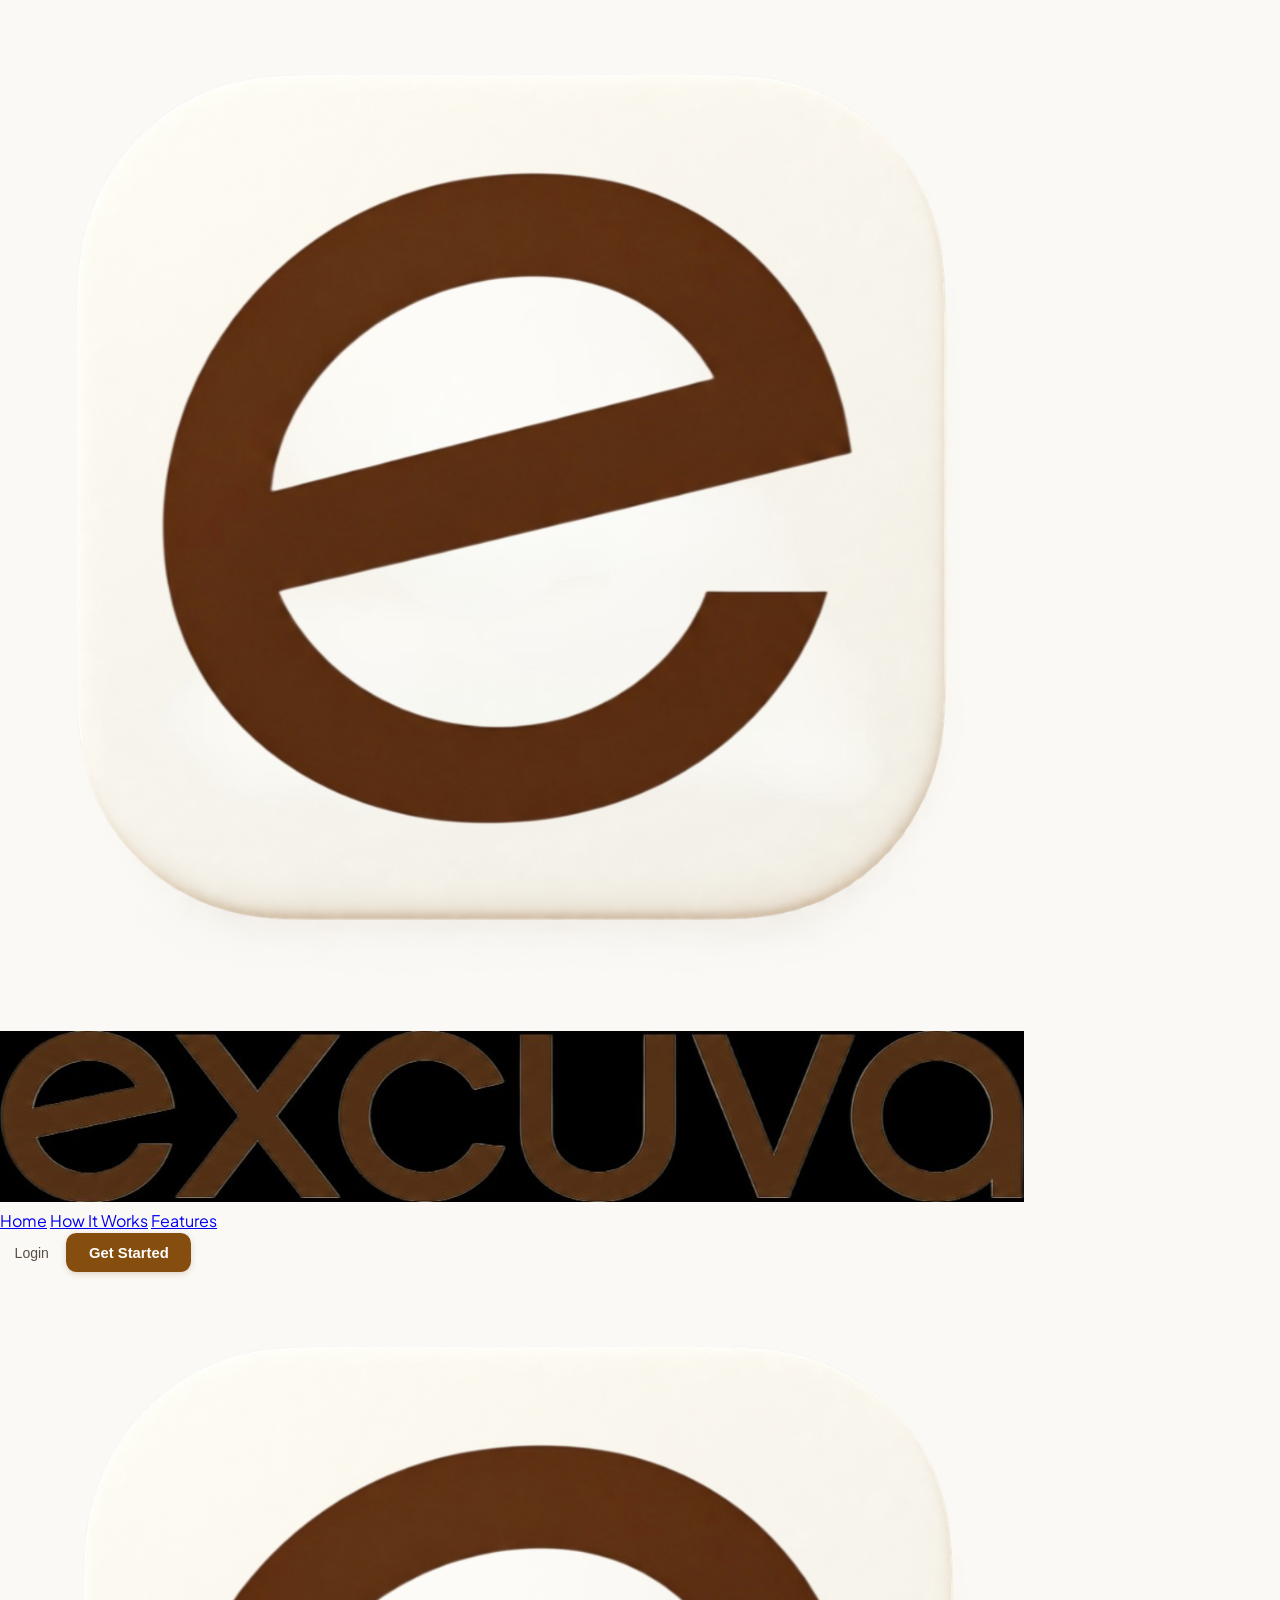
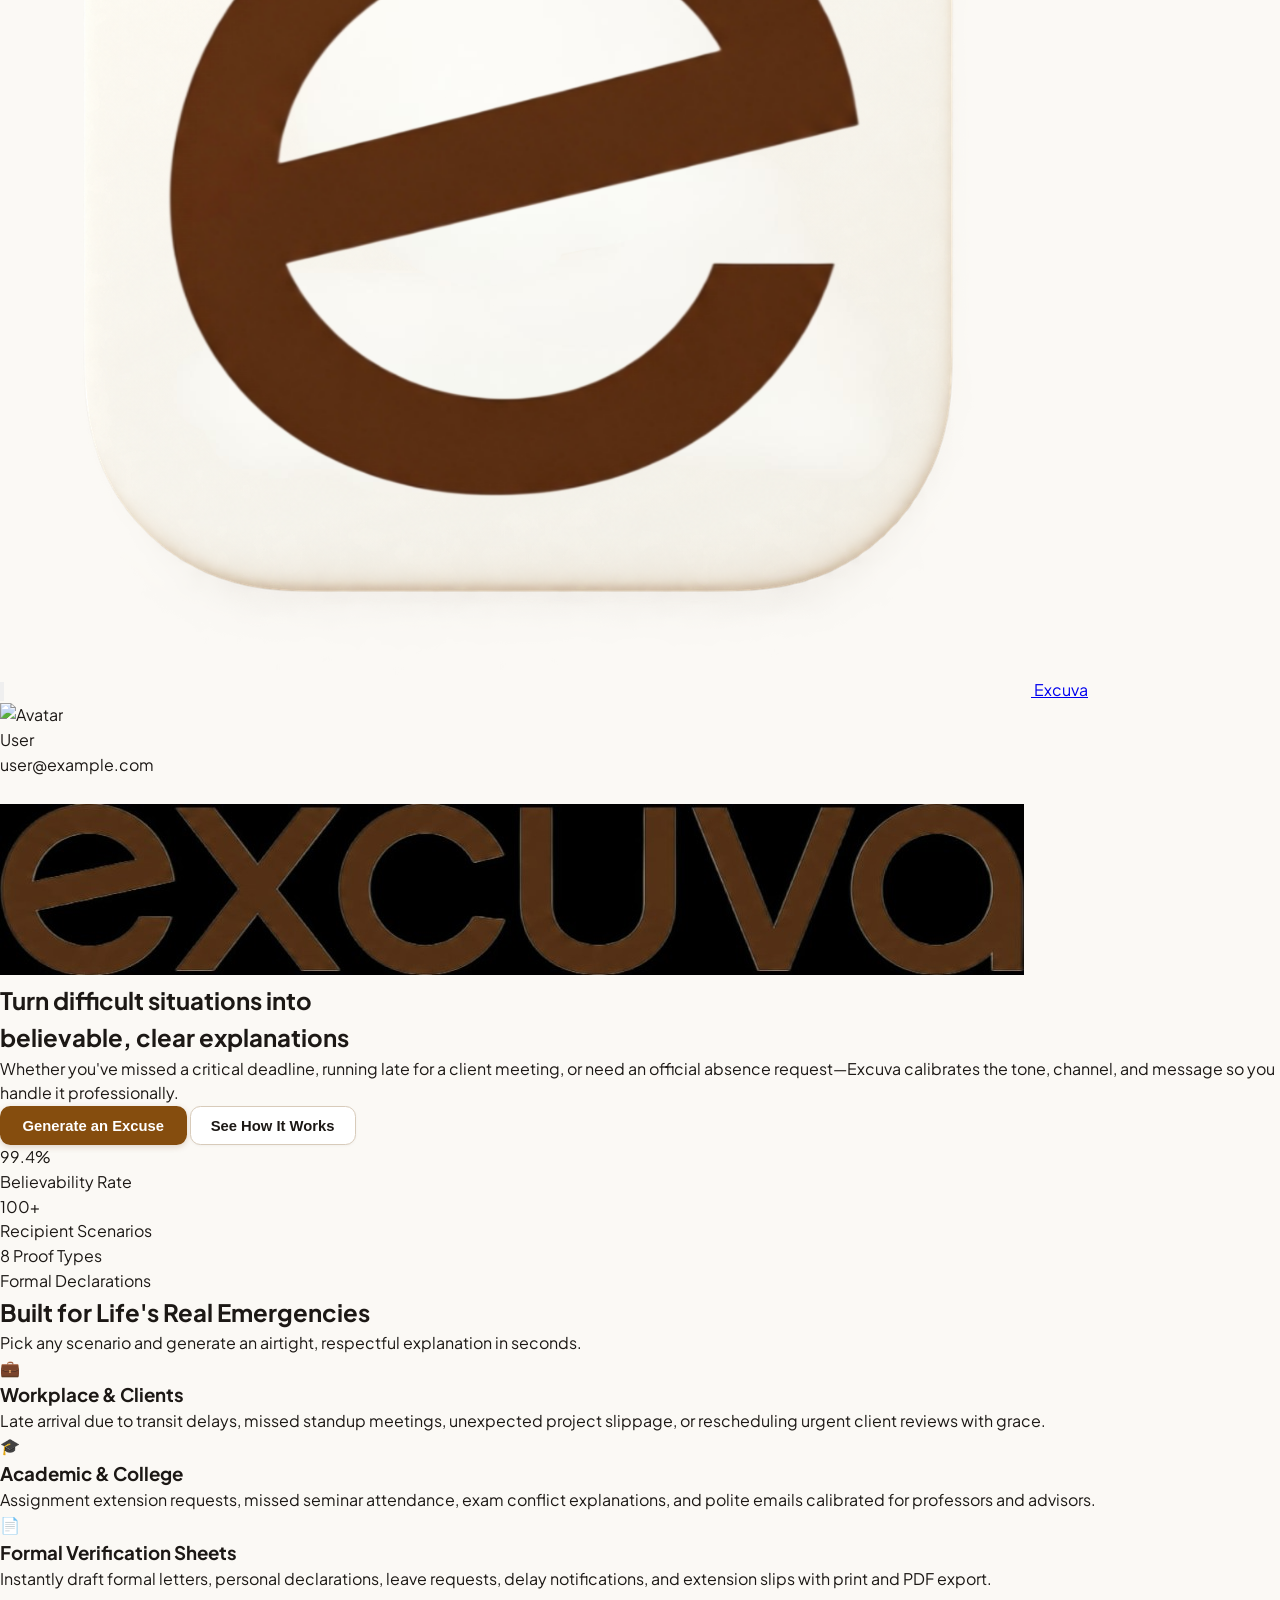
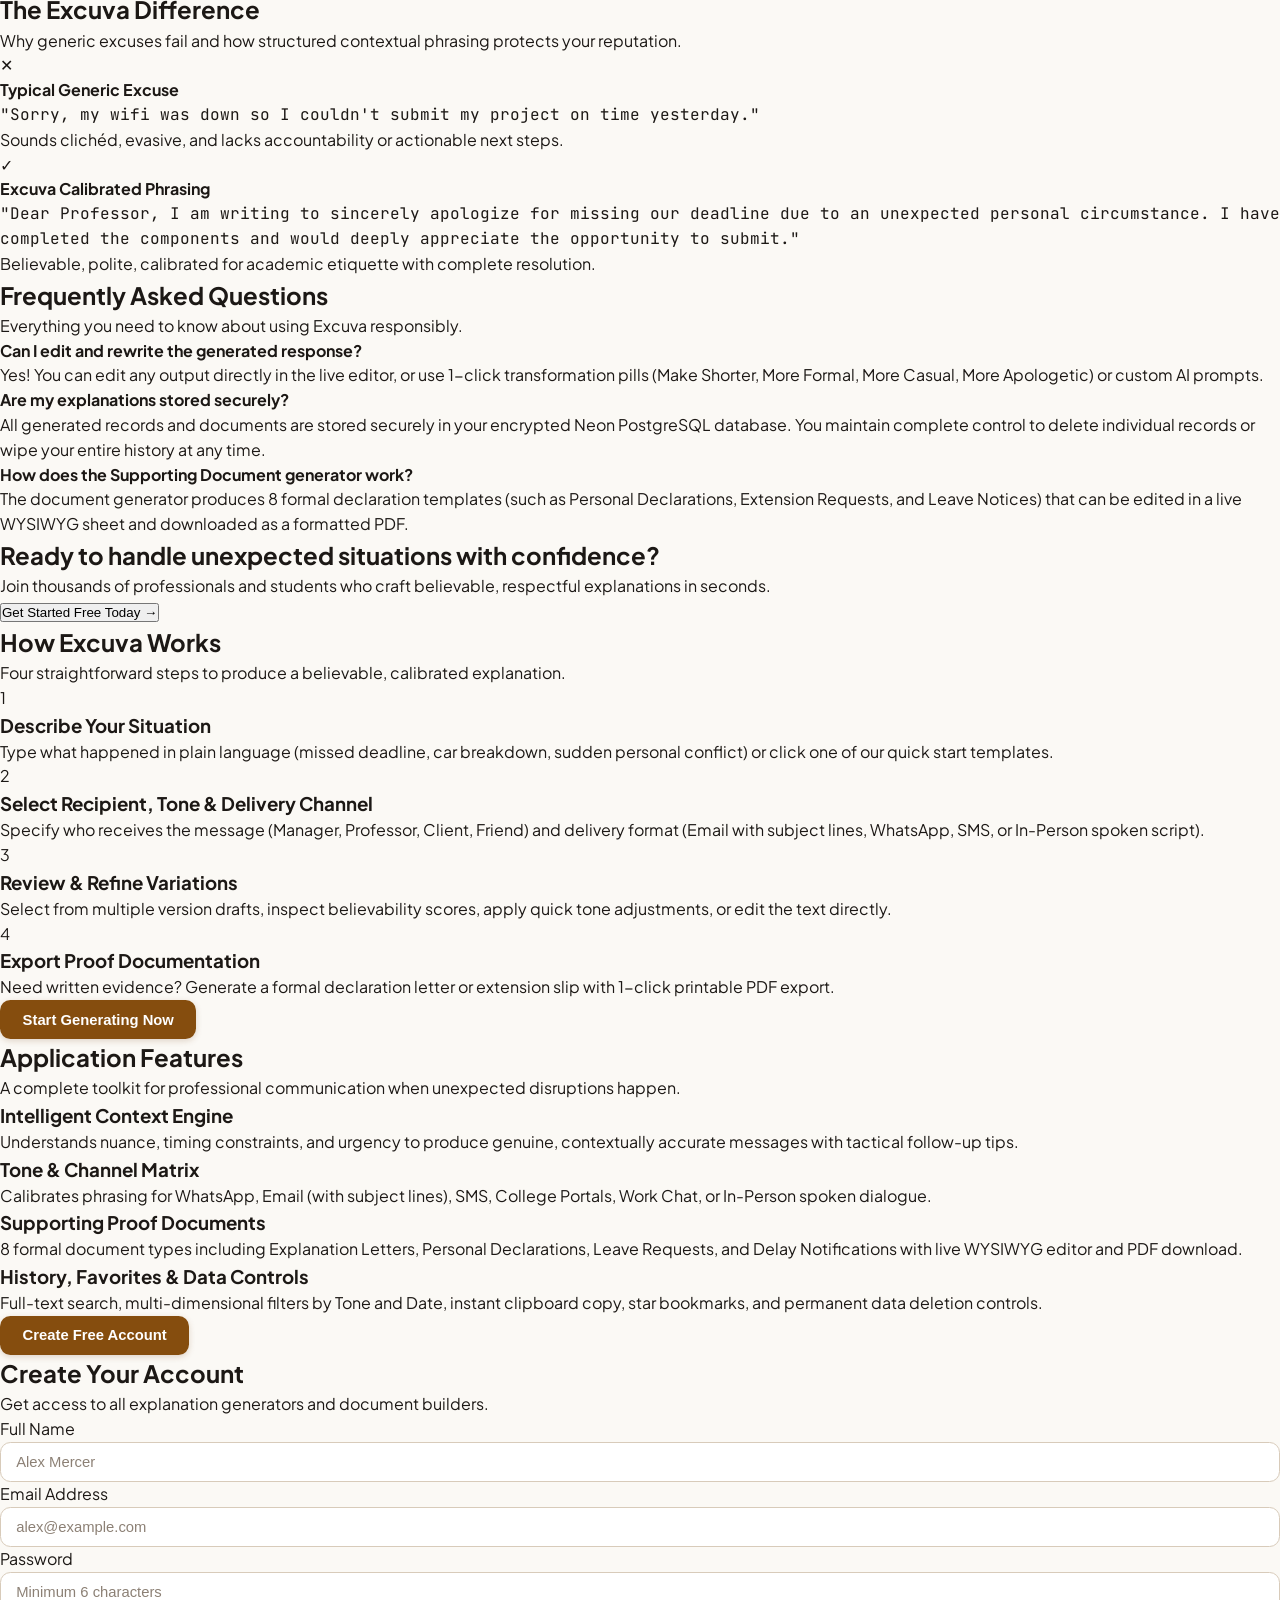
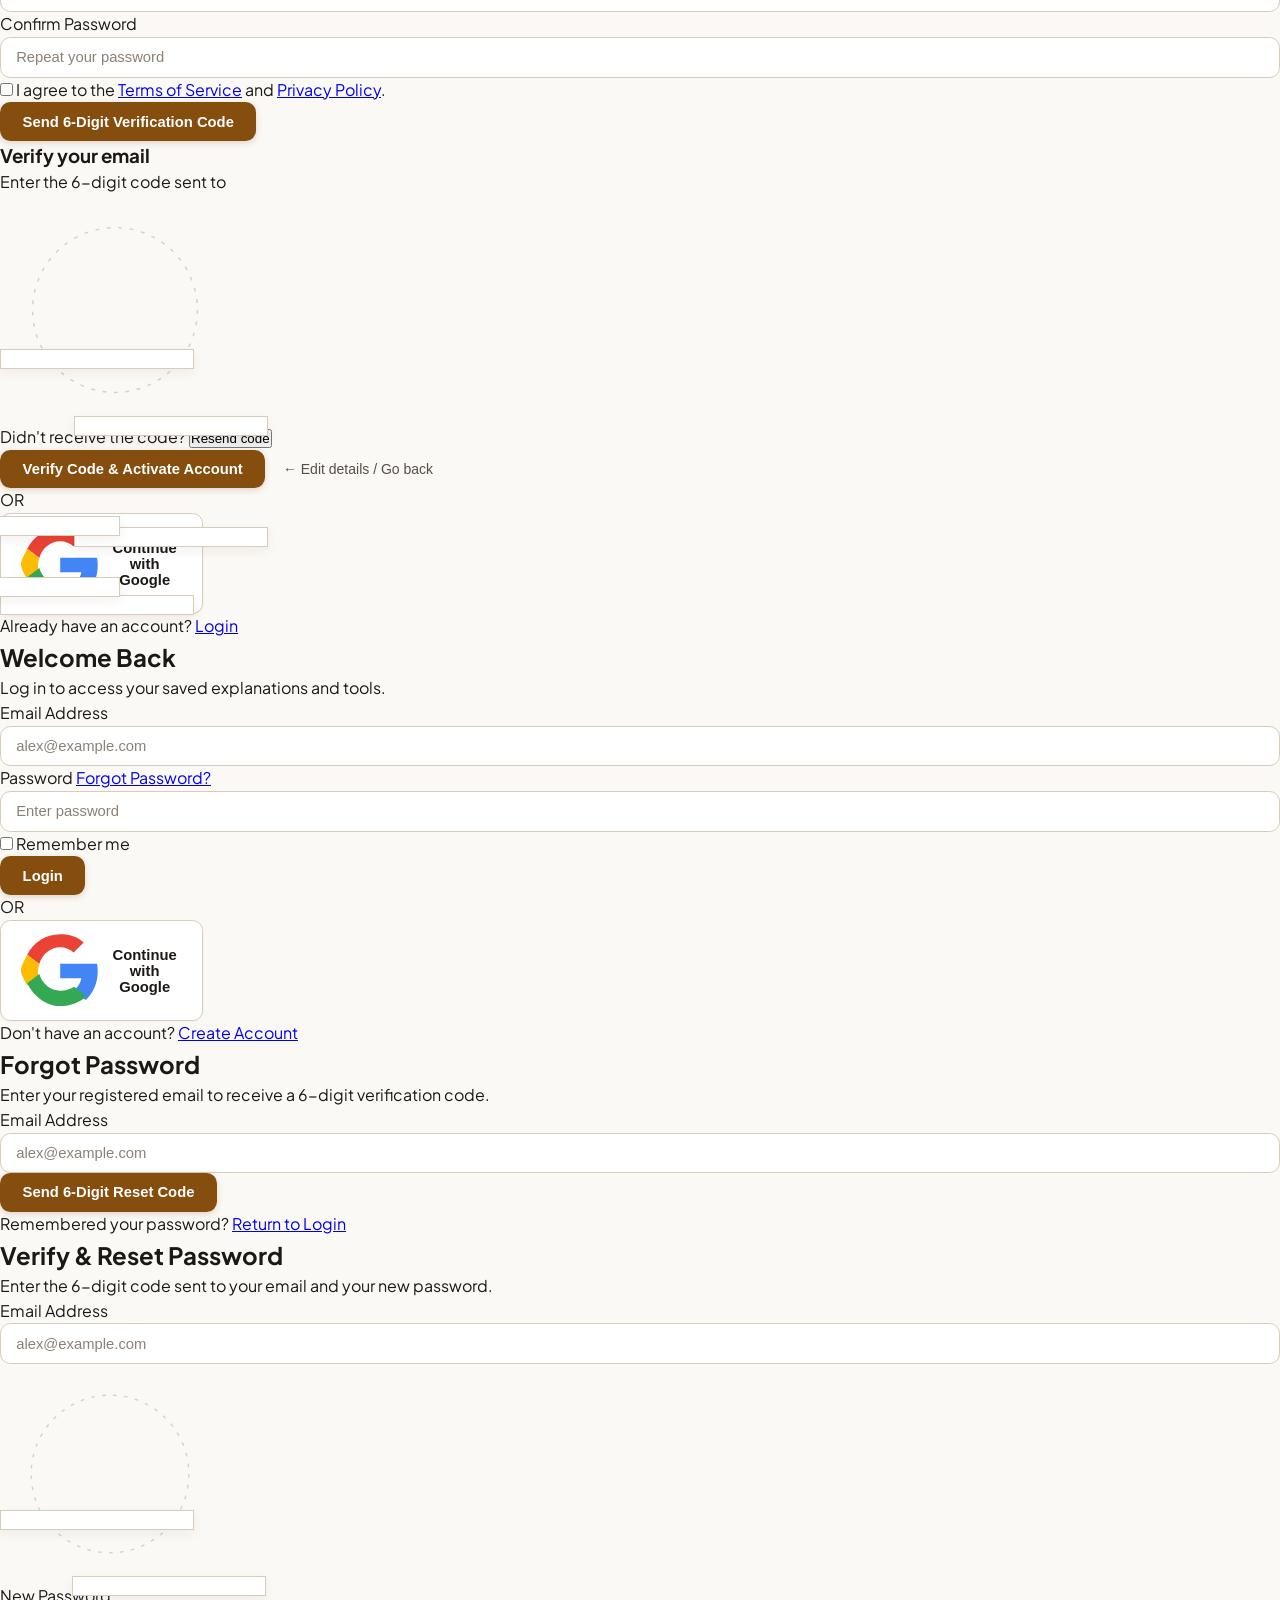
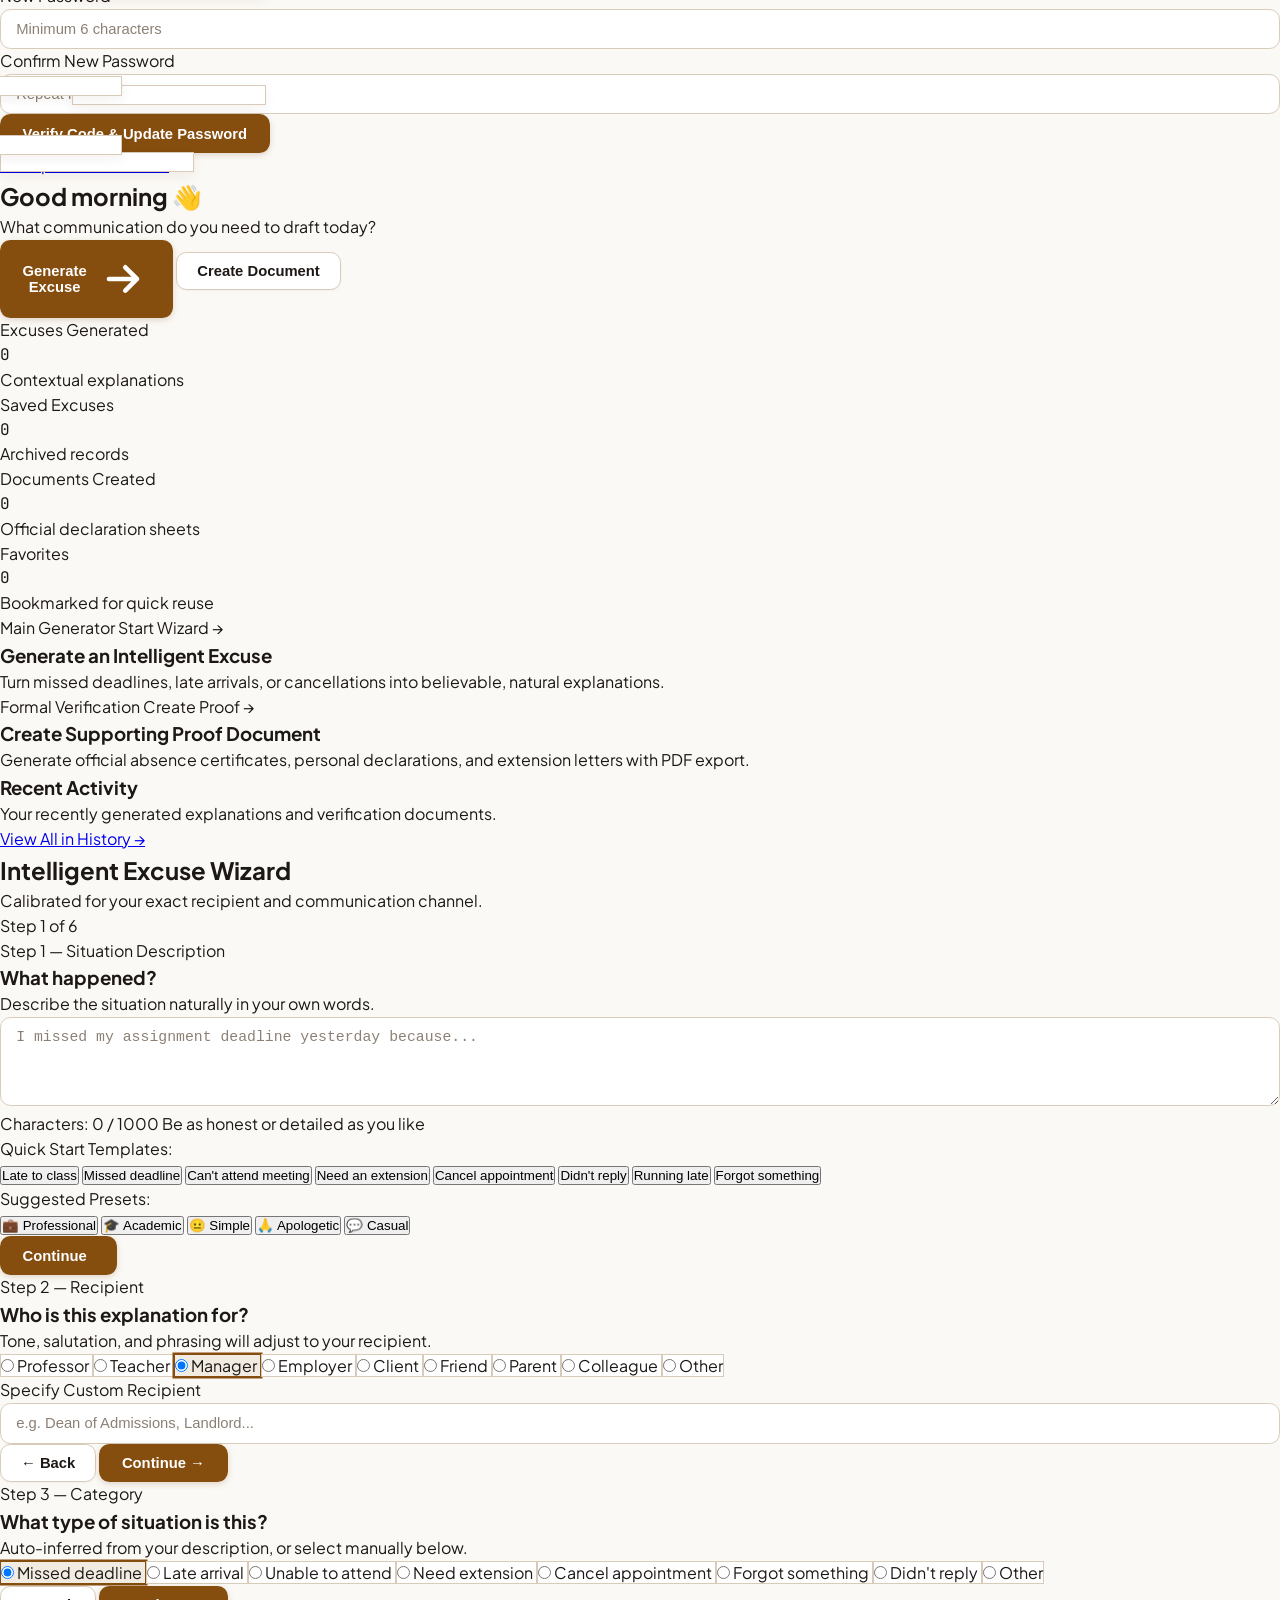
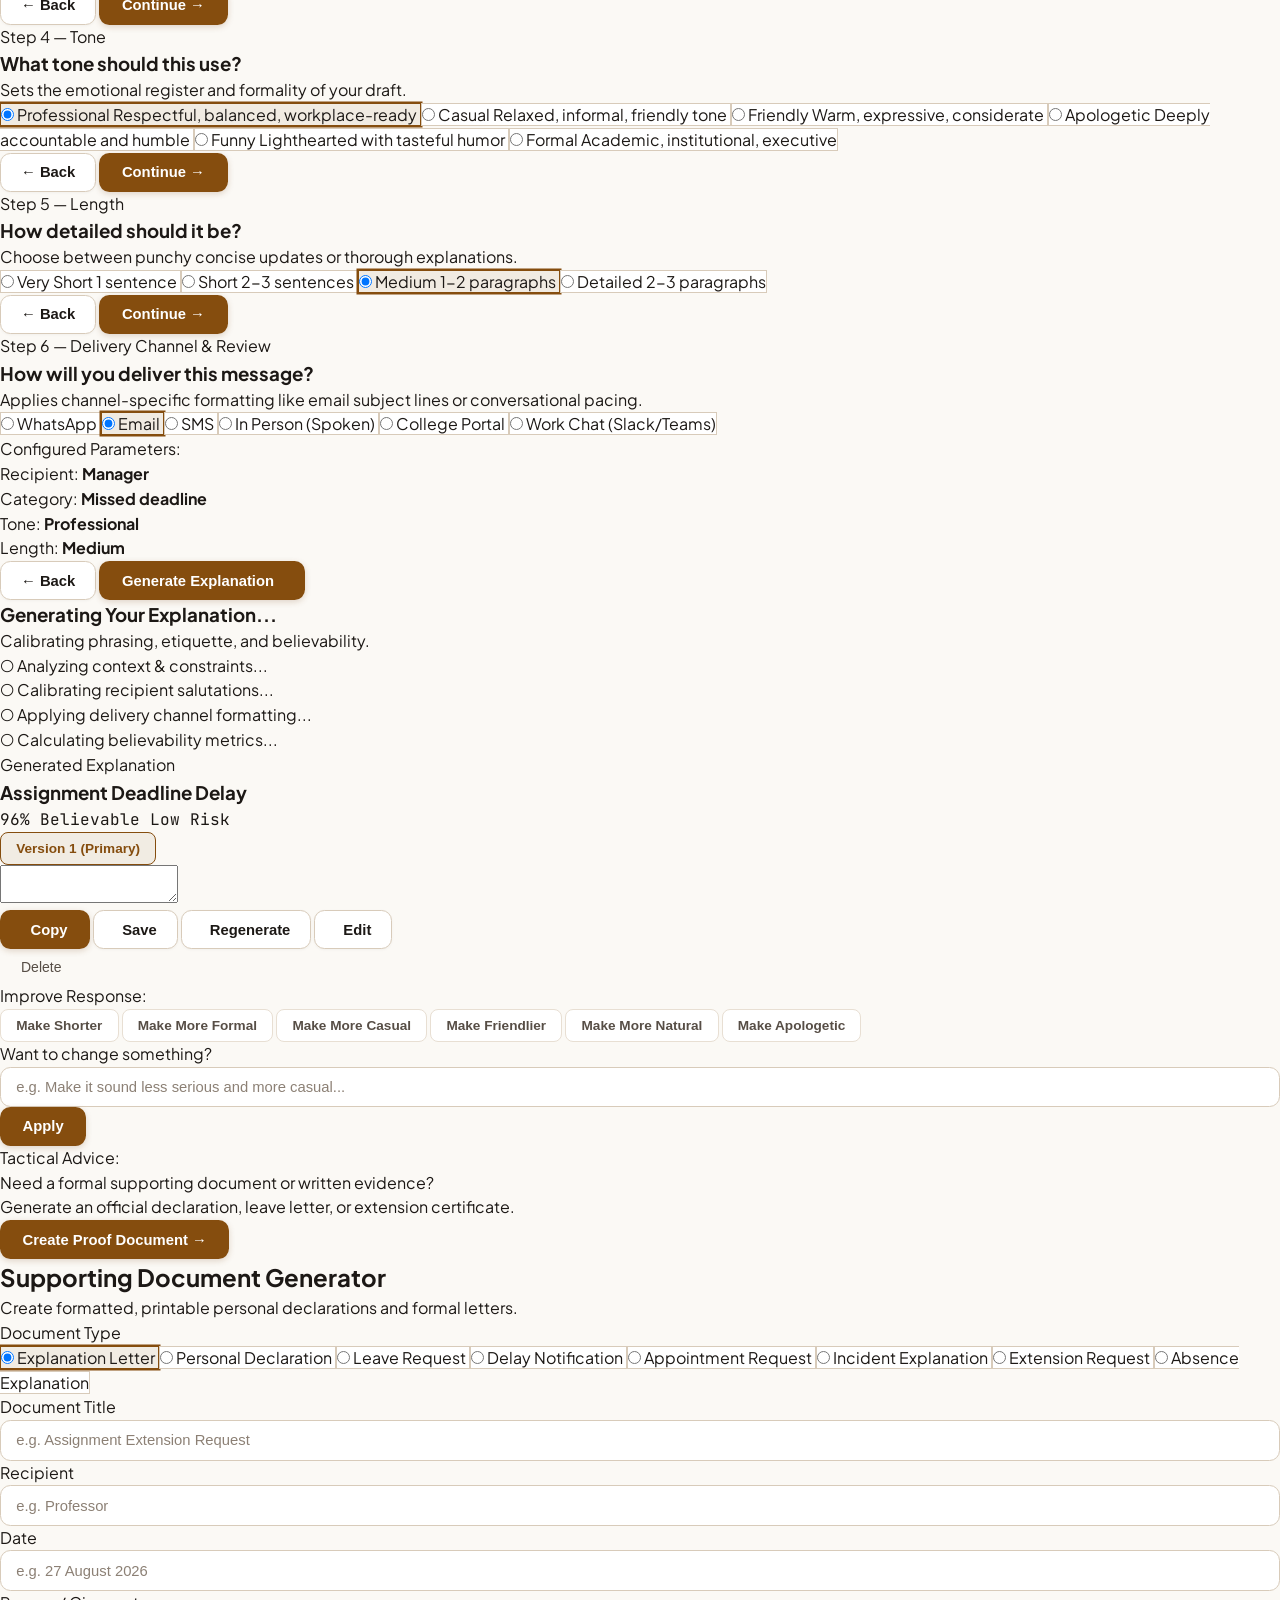
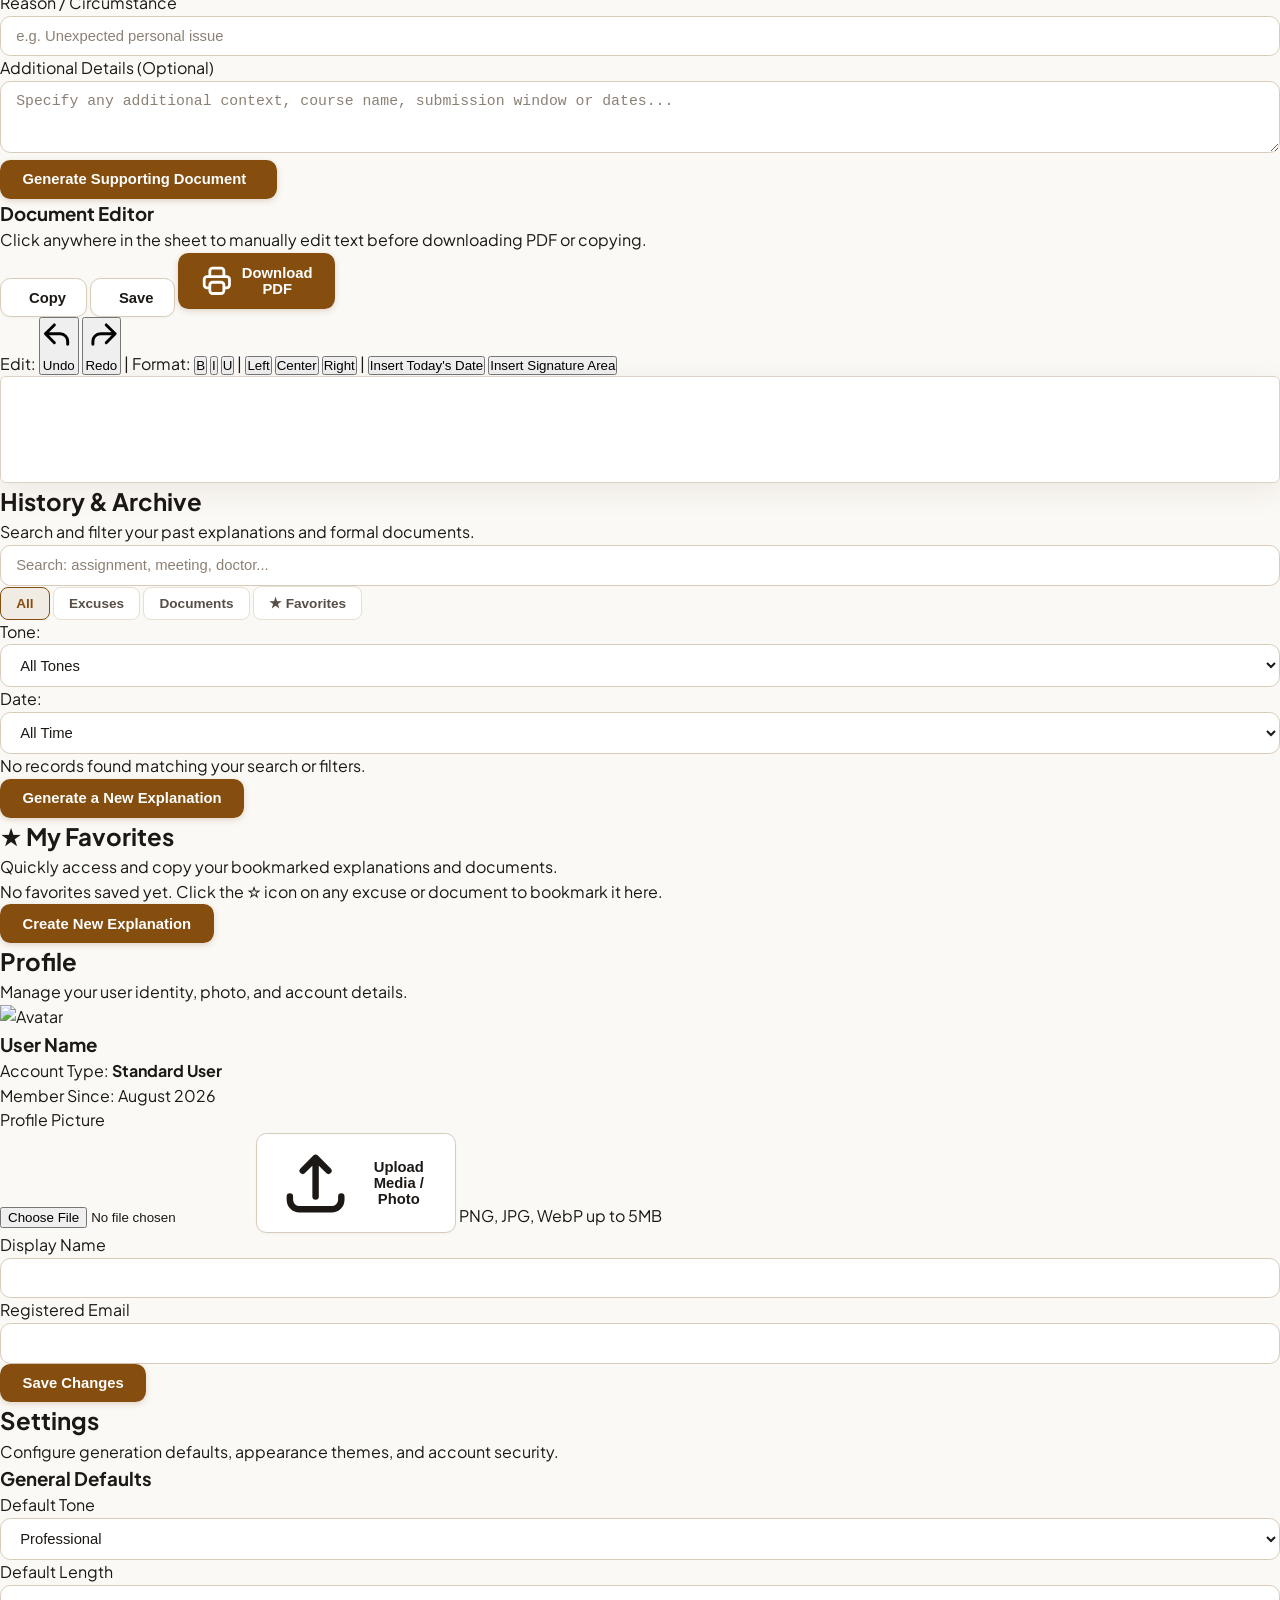
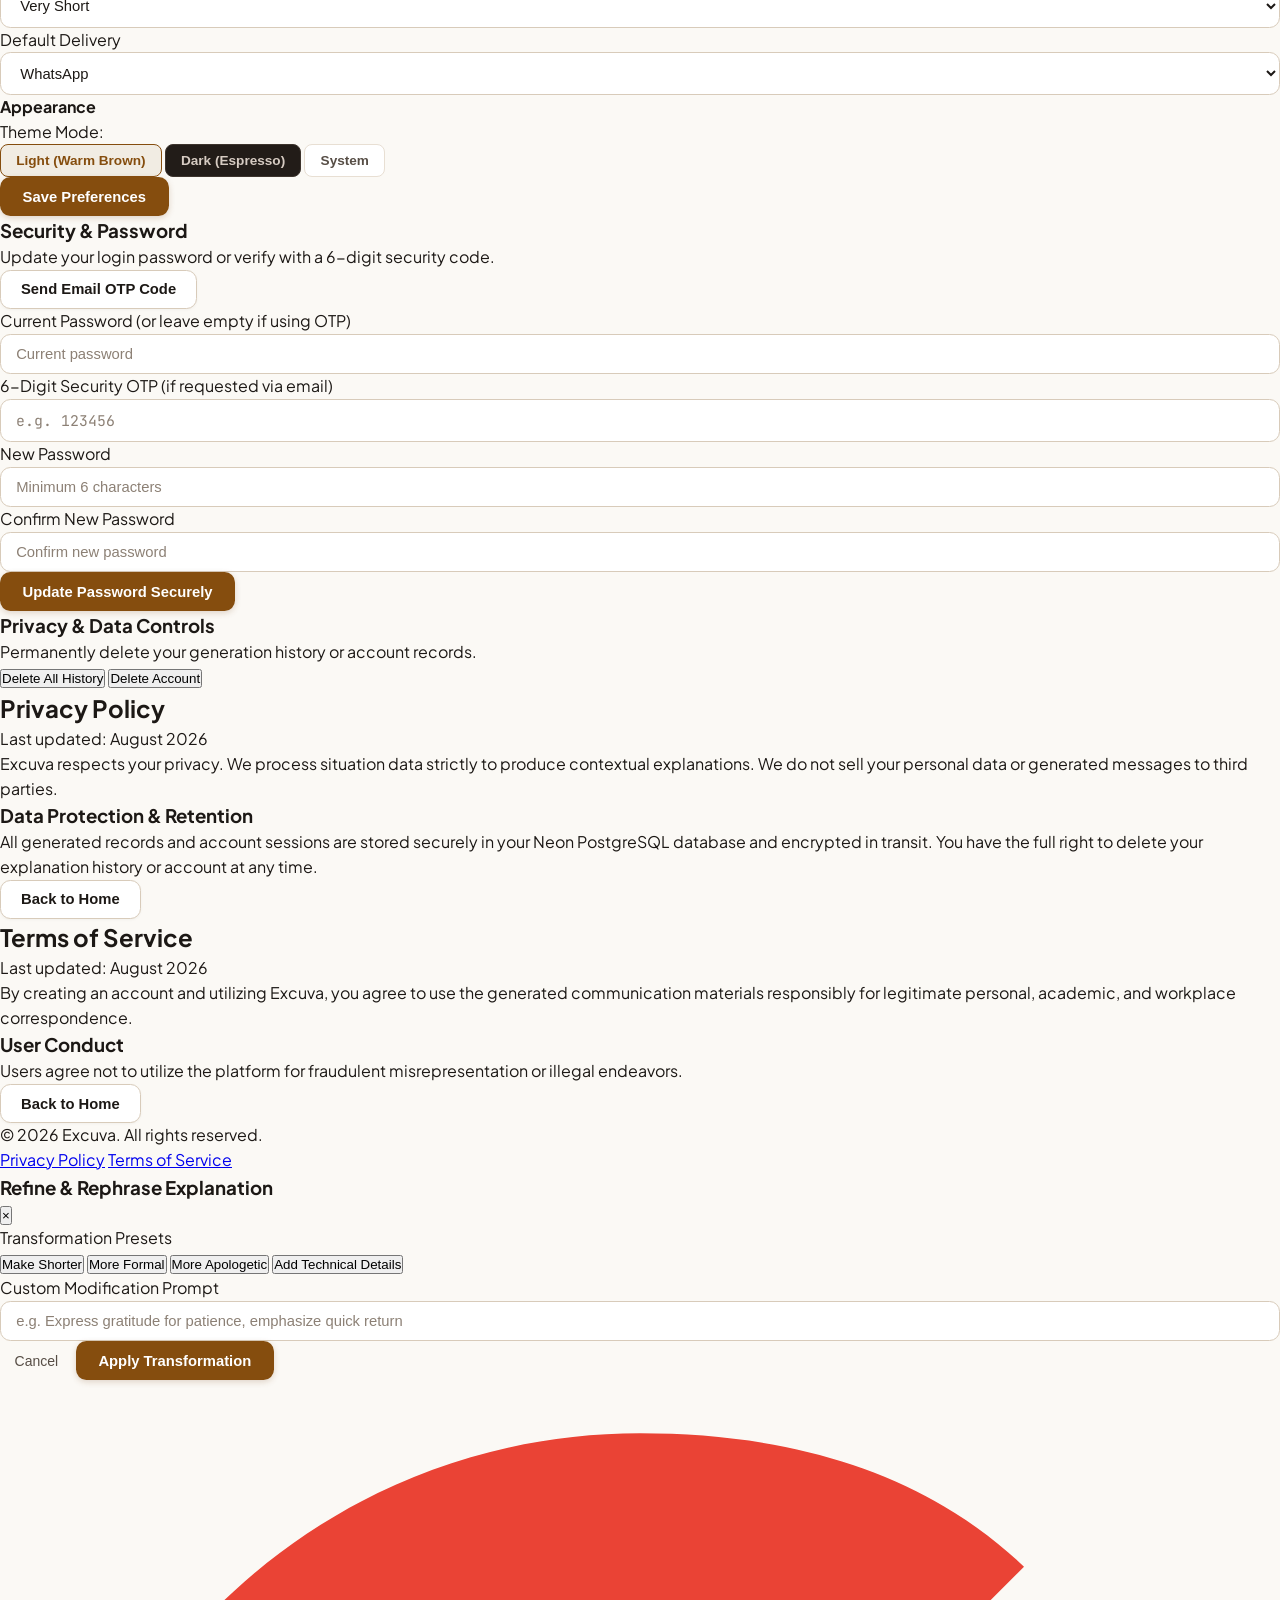
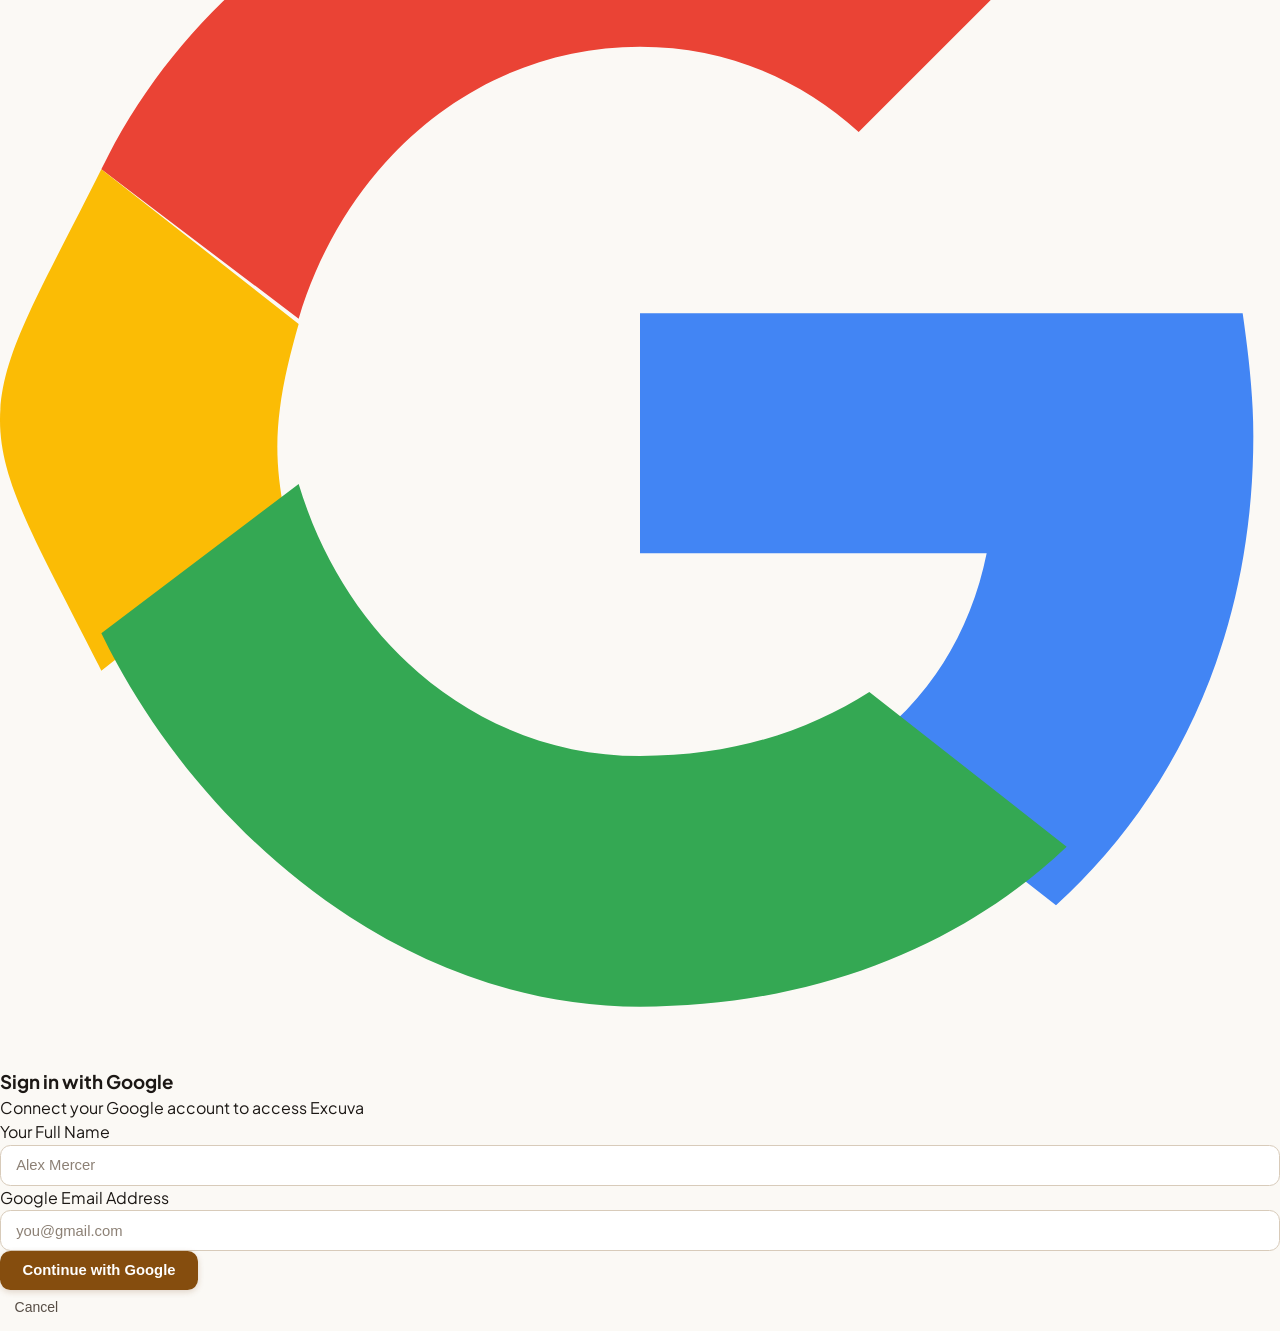
==== commit d4ecbb98: "Update Excuva name logo, app icon, orbital OTP verification UI, and clean settings" ====
--- a/static/index.html
+++ b/static/index.html
@@ -4,6 +4,10 @@
   <meta charset="UTF-8">
   <meta name="viewport" content="width=device-width, initial-scale=1.0">
   <title>Excuva — Intelligent Contextual Explanation & Supporting Document Platform</title>
+  
+  <!-- App Icon & Favicon -->
+  <link rel="icon" type="image/png" href="img/excuva-app-icon.png">
+  <link rel="apple-touch-icon" href="img/excuva-app-icon.png">
   
   <!-- Tailwind CSS CDN -->
   <script src="https://cdn.tailwindcss.com"></script>
@@ -44,11 +48,9 @@
   <header id="public-header" class="border-b border-stone-200 bg-white/90 backdrop-blur sticky top-0 z-40">
     <div class="max-w-7xl mx-auto px-4 sm:px-6 lg:px-8 h-16 flex items-center justify-between">
       <div class="flex items-center gap-8">
-        <a href="#" data-nav="landing" class="flex items-center gap-2.5 group">
-          <div class="w-8 h-8 rounded-lg bg-amber-900 flex items-center justify-center font-bold text-white shadow-sm group-hover:bg-amber-800 transition-colors font-mono">
-            E
-          </div>
-          <span class="font-black text-xl tracking-tight text-stone-900">Excuva</span>
+        <a href="#" data-nav="landing" class="flex items-center gap-3 group">
+          <img src="img/excuva-app-icon.png" alt="Excuva Icon" class="w-8 h-8 rounded-xl object-contain shadow-xs">
+          <img src="img/excuva-name-logo.jpg" alt="Excuva" class="h-6 sm:h-7 w-auto object-contain">
         </a>
 
         <nav class="hidden md:flex items-center gap-6 text-sm font-semibold text-stone-600">
@@ -79,9 +81,7 @@
           </svg>
         </button>
         <a href="#" data-nav="dashboard" class="flex items-center gap-2.5">
-          <div class="w-8 h-8 rounded-xl bg-amber-800 text-white flex items-center justify-center font-black text-base shadow-xs">
-            E
-          </div>
+          <img src="img/excuva-app-icon.png" alt="Excuva Icon" class="w-8 h-8 rounded-xl object-contain shadow-xs">
           <span class="font-black text-xl tracking-tight text-stone-900">Excuva</span>
         </a>
       </div>
@@ -115,9 +115,7 @@
       <!-- Mobile Drawer Top Bar with Brand and Close Button -->
       <div class="flex md:hidden items-center justify-between pb-4 mb-4 border-b border-stone-200">
         <div class="flex items-center gap-2">
-          <div class="w-7 h-7 rounded-lg bg-amber-800 text-white flex items-center justify-center font-bold text-sm">
-            E
-          </div>
+          <img src="img/excuva-app-icon.png" alt="Excuva Icon" class="w-7 h-7 rounded-lg object-contain">
           <span class="font-bold text-base text-stone-900">Excuva</span>
         </div>
         <button type="button" id="btn-close-sidebar" class="p-1.5 rounded-lg text-stone-400 hover:text-stone-700 hover:bg-stone-200/60" title="Close Navigation">
@@ -210,6 +208,10 @@
         
         <!-- Hero Section -->
         <div class="text-center max-w-3xl mx-auto space-y-6">
+          <div class="flex items-center justify-center mb-4">
+            <img src="img/excuva-name-logo.jpg" alt="Excuva Logo" class="h-14 sm:h-20 w-auto object-contain rounded-2xl shadow-sm border border-stone-200/80">
+          </div>
+
           <h1 class="text-4xl sm:text-6xl font-black tracking-tight text-stone-900 leading-tight">
             Turn difficult situations into <br class="hidden sm:block">
             <span class="text-amber-800">believable, clear explanations</span>
@@ -464,24 +466,50 @@
             </button>
           </form>
 
-          <!-- OTP Verification Step 2 -->
-          <form id="form-register-otp" class="hidden space-y-4 pt-2">
-            <div class="p-3.5 rounded-xl border border-amber-200 bg-amber-50 text-xs text-amber-900">
-              <p class="font-bold">Verification code dispatched!</p>
-              <p class="mt-0.5 text-stone-600">Enter the 6-digit code sent to <span id="reg-otp-email-display" class="font-bold text-stone-900"></span></p>
-            </div>
-
-            <div>
-              <label for="reg-otp-code" class="block text-xs font-semibold text-stone-700 mb-1.5">6-Digit Verification Code</label>
-              <input type="text" id="reg-otp-code" maxlength="6" pattern="[0-9]{6}" required placeholder="123456" class="input-base text-center font-mono text-xl tracking-widest font-bold">
-            </div>
-
-            <button type="submit" id="btn-verify-reg-otp" class="btn-primary w-full py-2.5 font-bold">
+          <!-- OTP Verification Step 2 (Orbital Design V3) -->
+          <form id="form-register-otp" class="hidden space-y-4 pt-1 text-center">
+            <div class="space-y-1">
+              <h3 class="text-xl font-extrabold text-stone-900">Verify your email</h3>
+              <p class="text-xs text-stone-500">
+                Enter the 6-digit code sent to <br><span id="reg-otp-email-display" class="font-bold text-stone-900"></span>
+              </p>
+            </div>
+
+            <!-- Orbital Ring Component (Component 89) -->
+            <div class="orbit-container my-4 relative flex items-center justify-center mx-auto" style="width: 230px; height: 230px;">
+              <!-- Dotted Orbital SVG Track -->
+              <svg class="orbit__ring absolute inset-0 w-full h-full pointer-events-none" viewBox="0 0 240 240">
+                <circle cx="120" cy="120" r="86" class="orbit__path" fill="none" stroke="#d8cbba" stroke-width="1.5" stroke-dasharray="3 6" />
+              </svg>
+              
+              <!-- Center Hub Dot -->
+              <div class="orbit__hub absolute w-3.5 h-3.5 rounded-full bg-amber-800 shadow-[0_0_10px_rgba(133,77,14,0.6)] z-10"></div>
+              
+              <!-- 6 Orbital Input Slots -->
+              <div class="orbit-slots-group reg-orbit-slots absolute inset-0 flex items-center justify-center">
+                <input type="text" maxlength="1" inputmode="numeric" autocomplete="one-time-code" data-index="0" class="orbit-slot-input absolute w-11 h-12 rounded-xl border border-stone-300 bg-white text-center text-lg font-bold font-mono text-stone-900 shadow-xs focus:border-amber-800 focus:ring-2 focus:ring-amber-800/20 focus:outline-none transition-all" style="transform: translate(0px, -86px);" />
+                <input type="text" maxlength="1" inputmode="numeric" data-index="1" class="orbit-slot-input absolute w-11 h-12 rounded-xl border border-stone-300 bg-white text-center text-lg font-bold font-mono text-stone-900 shadow-xs focus:border-amber-800 focus:ring-2 focus:ring-amber-800/20 focus:outline-none transition-all" style="transform: translate(74px, -43px);" />
+                <input type="text" maxlength="1" inputmode="numeric" data-index="2" class="orbit-slot-input absolute w-11 h-12 rounded-xl border border-stone-300 bg-white text-center text-lg font-bold font-mono text-stone-900 shadow-xs focus:border-amber-800 focus:ring-2 focus:ring-amber-800/20 focus:outline-none transition-all" style="transform: translate(74px, 43px);" />
+                <input type="text" maxlength="1" inputmode="numeric" data-index="3" class="orbit-slot-input absolute w-11 h-12 rounded-xl border border-stone-300 bg-white text-center text-lg font-bold font-mono text-stone-900 shadow-xs focus:border-amber-800 focus:ring-2 focus:ring-amber-800/20 focus:outline-none transition-all" style="transform: translate(0px, 86px);" />
+                <input type="text" maxlength="1" inputmode="numeric" data-index="4" class="orbit-slot-input absolute w-11 h-12 rounded-xl border border-stone-300 bg-white text-center text-lg font-bold font-mono text-stone-900 shadow-xs focus:border-amber-800 focus:ring-2 focus:ring-amber-800/20 focus:outline-none transition-all" style="transform: translate(-74px, 43px);" />
+                <input type="text" maxlength="1" inputmode="numeric" data-index="5" class="orbit-slot-input absolute w-11 h-12 rounded-xl border border-stone-300 bg-white text-center text-lg font-bold font-mono text-stone-900 shadow-xs focus:border-amber-800 focus:ring-2 focus:ring-amber-800/20 focus:outline-none transition-all" style="transform: translate(-74px, -43px);" />
+              </div>
+            </div>
+
+            <!-- Hidden actual value container synced with slots -->
+            <input type="hidden" id="reg-otp-code" required>
+
+            <p class="text-xs text-stone-500">
+              Didn't receive the code? 
+              <button type="button" id="btn-resend-reg-otp" class="text-amber-800 font-bold hover:underline">Resend code</button>
+            </p>
+
+            <button type="submit" id="btn-verify-reg-otp" class="btn-primary w-full py-2.5 font-bold shadow-md">
               Verify Code & Activate Account
             </button>
 
             <button type="button" id="btn-back-to-reg" class="w-full btn-ghost text-xs text-stone-500 font-semibold">
-              ← Edit details / Resend code
+              ← Edit details / Go back
             </button>
           </form>
 
@@ -589,34 +617,49 @@
 
       <!-- ==================== VIEW: RESET PASSWORD (OTP) ==================== -->
       <section id="view-reset-password" class="view-section hidden py-8 max-w-md mx-auto">
-        <div class="p-8 rounded-3xl border border-stone-200 bg-white shadow-xl space-y-6">
-          <div class="text-center space-y-2">
+        <div class="p-8 rounded-3xl border border-stone-200 bg-white shadow-xl space-y-5">
+          <div class="text-center space-y-1">
             <h2 class="text-2xl font-extrabold text-stone-900 tracking-tight">Verify & Reset Password</h2>
-            <p class="text-xs text-stone-500">Enter the 6-digit code dispatched to your email and your new password.</p>
+            <p class="text-xs text-stone-500">Enter the 6-digit code sent to your email and your new password.</p>
           </div>
 
           <form id="form-reset-password" class="space-y-4">
             <div>
-              <label for="reset-email-input" class="block text-xs font-semibold text-stone-700 mb-1.5">Email Address</label>
+              <label for="reset-email-input" class="block text-xs font-semibold text-stone-700 mb-1">Email Address</label>
               <input type="email" id="reset-email-input" required placeholder="alex@example.com" class="input-base">
             </div>
 
-            <div>
-              <label for="reset-otp-code" class="block text-xs font-semibold text-stone-700 mb-1.5">6-Digit Verification Code</label>
-              <input type="text" id="reset-otp-code" maxlength="6" pattern="[0-9]{6}" required placeholder="123456" class="input-base text-center font-mono text-xl tracking-widest font-bold">
-            </div>
-
-            <div>
-              <label for="reset-new-password" class="block text-xs font-semibold text-stone-700 mb-1.5">New Password</label>
+            <!-- Orbital OTP Ring for Reset Password -->
+            <div class="orbit-container my-3 relative flex items-center justify-center mx-auto" style="width: 220px; height: 220px;">
+              <svg class="orbit__ring absolute inset-0 w-full h-full pointer-events-none" viewBox="0 0 240 240">
+                <circle cx="120" cy="120" r="86" class="orbit__path" fill="none" stroke="#d8cbba" stroke-width="1.5" stroke-dasharray="3 6" />
+              </svg>
+              <div class="orbit__hub absolute w-3.5 h-3.5 rounded-full bg-amber-800 shadow-[0_0_10px_rgba(133,77,14,0.6)] z-10"></div>
+              
+              <div class="orbit-slots-group reset-orbit-slots absolute inset-0 flex items-center justify-center">
+                <input type="text" maxlength="1" inputmode="numeric" autocomplete="one-time-code" data-index="0" class="orbit-slot-input absolute w-10 h-11 rounded-xl border border-stone-300 bg-white text-center text-lg font-bold font-mono text-stone-900 shadow-xs focus:border-amber-800 focus:ring-2 focus:ring-amber-800/20 focus:outline-none transition-all" style="transform: translate(0px, -84px);" />
+                <input type="text" maxlength="1" inputmode="numeric" data-index="1" class="orbit-slot-input absolute w-10 h-11 rounded-xl border border-stone-300 bg-white text-center text-lg font-bold font-mono text-stone-900 shadow-xs focus:border-amber-800 focus:ring-2 focus:ring-amber-800/20 focus:outline-none transition-all" style="transform: translate(72px, -42px);" />
+                <input type="text" maxlength="1" inputmode="numeric" data-index="2" class="orbit-slot-input absolute w-10 h-11 rounded-xl border border-stone-300 bg-white text-center text-lg font-bold font-mono text-stone-900 shadow-xs focus:border-amber-800 focus:ring-2 focus:ring-amber-800/20 focus:outline-none transition-all" style="transform: translate(72px, 42px);" />
+                <input type="text" maxlength="1" inputmode="numeric" data-index="3" class="orbit-slot-input absolute w-10 h-11 rounded-xl border border-stone-300 bg-white text-center text-lg font-bold font-mono text-stone-900 shadow-xs focus:border-amber-800 focus:ring-2 focus:ring-amber-800/20 focus:outline-none transition-all" style="transform: translate(0px, 84px);" />
+                <input type="text" maxlength="1" inputmode="numeric" data-index="4" class="orbit-slot-input absolute w-10 h-11 rounded-xl border border-stone-300 bg-white text-center text-lg font-bold font-mono text-stone-900 shadow-xs focus:border-amber-800 focus:ring-2 focus:ring-amber-800/20 focus:outline-none transition-all" style="transform: translate(-72px, 42px);" />
+                <input type="text" maxlength="1" inputmode="numeric" data-index="5" class="orbit-slot-input absolute w-10 h-11 rounded-xl border border-stone-300 bg-white text-center text-lg font-bold font-mono text-stone-900 shadow-xs focus:border-amber-800 focus:ring-2 focus:ring-amber-800/20 focus:outline-none transition-all" style="transform: translate(-72px, -42px);" />
+              </div>
+            </div>
+
+            <!-- Hidden actual value container synced with slots -->
+            <input type="hidden" id="reset-otp-code" required>
+
+            <div>
+              <label for="reset-new-password" class="block text-xs font-semibold text-stone-700 mb-1">New Password</label>
               <input type="password" id="reset-new-password" required minlength="6" placeholder="Minimum 6 characters" class="input-base">
             </div>
 
             <div>
-              <label for="reset-confirm-password" class="block text-xs font-semibold text-stone-700 mb-1.5">Confirm New Password</label>
+              <label for="reset-confirm-password" class="block text-xs font-semibold text-stone-700 mb-1">Confirm New Password</label>
               <input type="password" id="reset-confirm-password" required minlength="6" placeholder="Repeat new password" class="input-base">
             </div>
 
-            <button type="submit" id="btn-reset-submit" class="btn-primary w-full py-2.5 font-bold">
+            <button type="submit" id="btn-reset-submit" class="btn-primary w-full py-2.5 font-bold shadow-md">
               Verify Code & Update Password
             </button>
           </form>
@@ -624,8 +667,6 @@
           <p class="text-center text-xs text-stone-500">
             <a href="#" data-nav="forgot-password" class="text-amber-800 font-bold hover:underline">← Request a new code</a>
           </p>
-        </div>
-      </section>
         </div>
       </section>
 
@@ -636,7 +677,6 @@
           <div>
             <div class="flex items-center gap-2.5">
               <h2 id="dash-greeting" class="text-2xl sm:text-3xl font-extrabold text-stone-900">Good morning 👋</h2>
-              <span id="dash-user-badge" class="px-2.5 py-0.5 rounded-full text-xs font-bold bg-amber-100 text-amber-900 border border-amber-200">Account Active</span>
             </div>
             <p class="text-sm text-stone-600 mt-1">What communication do you need to draft today?</p>
           </div>
@@ -1595,58 +1635,9 @@
             </div>
           </div>
 
-          <!-- Optional Gemini API Key -->
-          <div class="pt-4 border-t border-stone-200">
-            <label for="setting-api-key" class="block text-xs font-semibold text-stone-700 mb-1.5">
-              Custom Google Gemini API Key <span class="text-stone-400 font-normal">(Optional)</span>
-            </label>
-            <input type="password" id="setting-api-key" placeholder="Enter custom Gemini API key or leave blank" class="input-base font-mono text-xs">
-          </div>
-
-          <button type="button" id="btn-save-preferences" class="btn-primary py-2.5 px-5 font-bold text-sm">
+          <button type="button" id="btn-save-preferences" class="btn-primary py-2.5 px-5 font-bold text-sm mt-2">
             Save Preferences
           </button>
-        </div>
-
-        <!-- Connected Accounts & OAuth Setup Card -->
-        <div class="p-6 sm:p-8 rounded-3xl border border-stone-200 bg-white shadow-xl space-y-4">
-          <div class="flex items-center justify-between">
-            <h3 class="text-base font-bold text-stone-900">OAuth & Connected Accounts</h3>
-            <button type="button" id="btn-toggle-oauth-guide" class="text-xs font-bold text-amber-800 hover:underline">
-              OAuth URLs & Setup Guide ↗
-            </button>
-          </div>
-
-          <div class="flex items-center justify-between p-3.5 rounded-2xl border border-stone-200 bg-stone-50">
-            <div class="flex items-center gap-3">
-              <svg class="w-5 h-5" viewBox="0 0 24 24">
-                <path fill="#EA4335" d="M12 5c1.6 0 3 .6 4.1 1.6l3.1-3.1C17.3 1.7 14.8 1 12 1 7.5 1 3.7 3.6 1.9 7.3l3.7 2.8C6.5 7.1 9 5 12 5z"/>
-                <path fill="#4285F4" d="M23.5 12.3c0-.8-.1-1.6-.2-2.3H12v4.5h6.5c-.3 1.5-1.1 2.8-2.4 3.7l3.7 2.9c2.2-2 3.7-5 3.7-8.8z"/>
-                <path fill="#FBBC05" d="M5.6 14.8c-.2-.7-.4-1.5-.4-2.3s.2-1.6.4-2.3L1.9 7.3C.7 9.7 0 10.8 0 12s.7 2.3 1.9 4.7l3.7-2.9z"/>
-                <path fill="#34A853" d="M12 23c3.2 0 6-1.1 8-3l-3.7-2.9c-1.1.7-2.5 1.2-4.3 1.2-3 0-5.5-2.1-6.4-5.1L1.9 16c1.8 3.7 5.6 7 10.1 7z"/>
-              </svg>
-              <div>
-                <p class="text-xs font-bold text-stone-900">Google OAuth 2.0</p>
-                <p id="google-conn-status" class="text-[11px] text-stone-500">Connected for one-click authorization</p>
-              </div>
-            </div>
-            <span class="px-2.5 py-0.5 rounded text-[11px] font-bold bg-emerald-50 text-emerald-800 border border-emerald-200">Active</span>
-          </div>
-
-          <!-- OAuth Setup Info Box -->
-          <div id="oauth-setup-box" class="p-4 rounded-2xl border border-amber-200 bg-amber-50/70 text-xs text-stone-800 space-y-2.5">
-            <h4 class="font-bold text-amber-950">Creating your Google OAuth 2.0 Client ID</h4>
-            <p class="leading-relaxed">1. Open the <strong>Google Cloud Console Credentials</strong> page: <br><a href="https://console.cloud.google.com/apis/credentials" target="_blank" class="text-amber-800 font-mono font-bold hover:underline">https://console.cloud.google.com/apis/credentials</a></p>
-            <p class="leading-relaxed">2. Click <strong>Create Credentials → OAuth Client ID</strong> (Application type: <em>Web application</em>).</p>
-            <div class="space-y-1 bg-white p-3 rounded-xl border border-stone-200 font-mono text-[11px]">
-              <p class="text-stone-500 font-bold">Authorized JavaScript Origins:</p>
-              <p class="text-amber-900 select-all font-semibold">https://excuva.thiruppugazhs.in</p>
-              <p class="text-stone-600 select-all">http://localhost:5000</p>
-              <p class="text-stone-500 font-bold mt-2">Authorized Redirect URIs:</p>
-              <p class="text-amber-900 select-all font-semibold">https://excuva.thiruppugazhs.in/api/auth/google/callback</p>
-              <p class="text-stone-600 select-all">http://localhost:5000/api/auth/google/callback</p>
-            </div>
-          </div>
         </div>
 
         <!-- Password Change Card with OTP Protection -->
--- a/static/css/style.css
+++ b/static/css/style.css
@@ -342,6 +342,61 @@
 }
 
 /* ==========================================================================
+   Orbital OTP Verification Component (Component 89)
+   ========================================================================== */
+.orbit-container {
+  user-select: none;
+}
+
+.orbit__path {
+  stroke: var(--border-medium);
+  stroke-dasharray: 4 8;
+  stroke-width: 1.5;
+  opacity: 0.9;
+  animation: orbitPulse 6s linear infinite;
+  transform-origin: center;
+}
+
+@keyframes orbitPulse {
+  0% { transform: rotate(0deg); }
+  100% { transform: rotate(360deg); }
+}
+
+.orbit__hub {
+  background: var(--accent-primary);
+  box-shadow: 0 0 10px rgba(133, 77, 14, 0.6), 0 0 20px rgba(133, 77, 14, 0.2);
+  animation: hubGlow 2s ease-in-out infinite alternate;
+}
+
+@keyframes hubGlow {
+  0% { transform: scale(0.9); opacity: 0.8; }
+  100% { transform: scale(1.15); opacity: 1; }
+}
+
+.orbit-slot-input {
+  border: 1.5px solid var(--border-medium);
+  background-color: var(--bg-surface);
+  color: var(--text-primary);
+  transition: all 0.2s cubic-bezier(0.16, 1, 0.3, 1);
+  box-shadow: 0 4px 12px rgba(60, 36, 21, 0.06);
+}
+
+.orbit-slot-input:focus {
+  border-color: var(--accent-primary);
+  background-color: #ffffff;
+  outline: none;
+  box-shadow: 0 0 0 3px var(--accent-surface), 0 6px 16px rgba(133, 77, 14, 0.15);
+  transform: translate(var(--tw-translate-x, 0), var(--tw-translate-y, 0)) scale(1.08) !important;
+  z-index: 20;
+}
+
+.orbit-slot-input.filled {
+  border-color: var(--accent-primary);
+  background-color: var(--bg-card);
+  color: var(--accent-hover);
+}
+
+/* ==========================================================================
    Responsive Adaptations (Mobile, Tablet, Laptop)
    ========================================================================== */
 
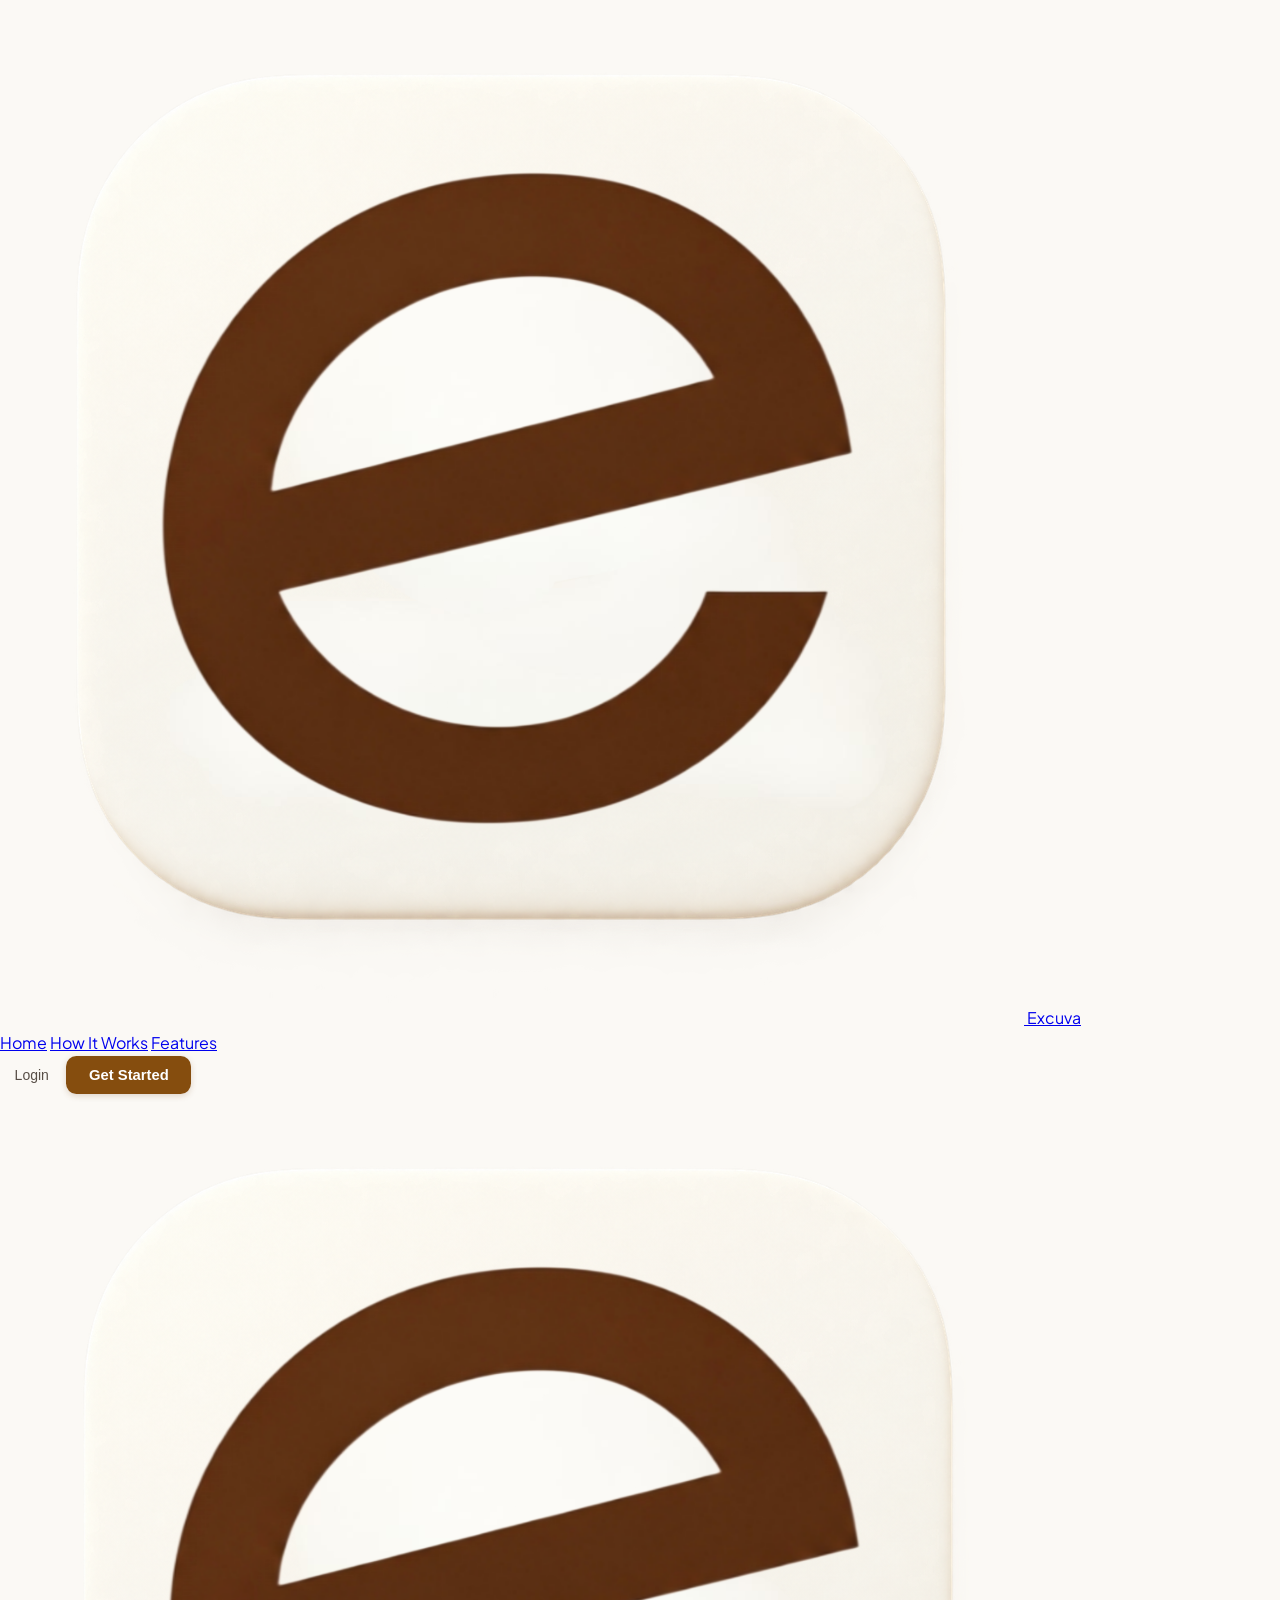
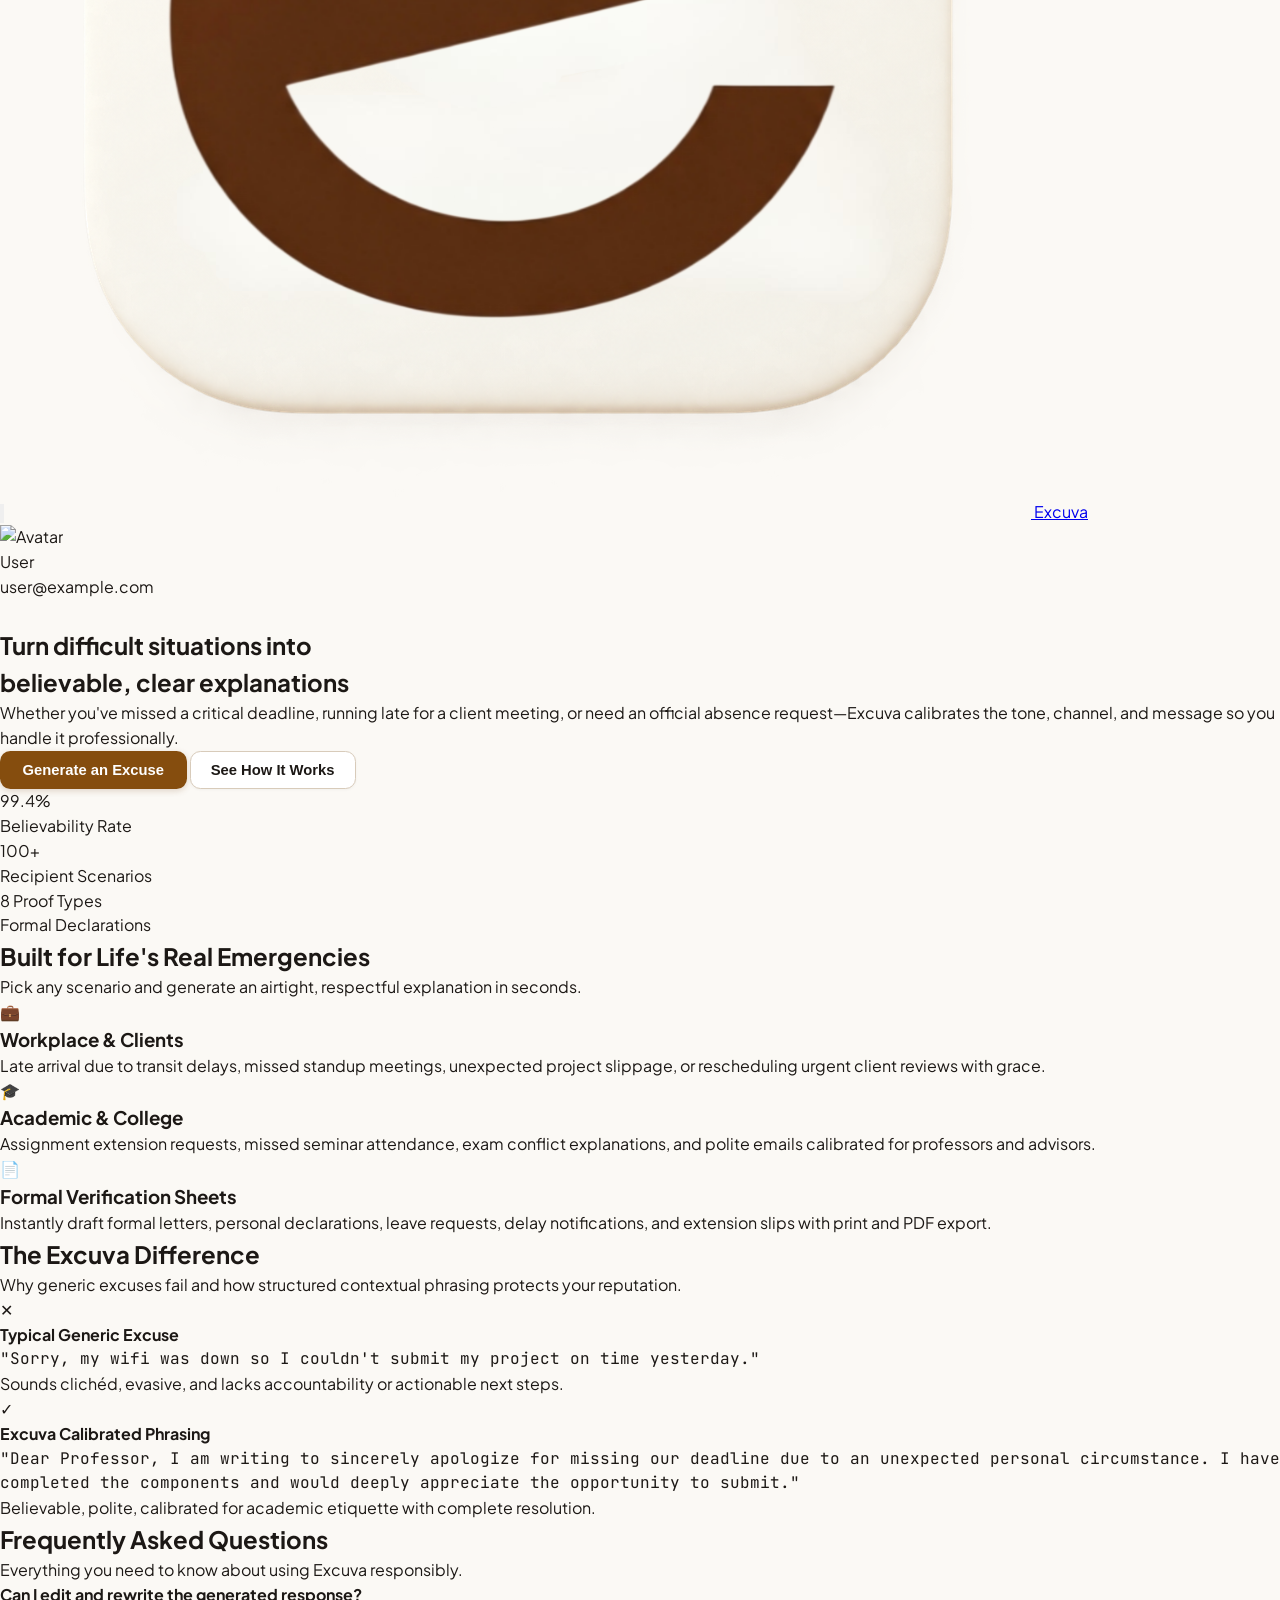
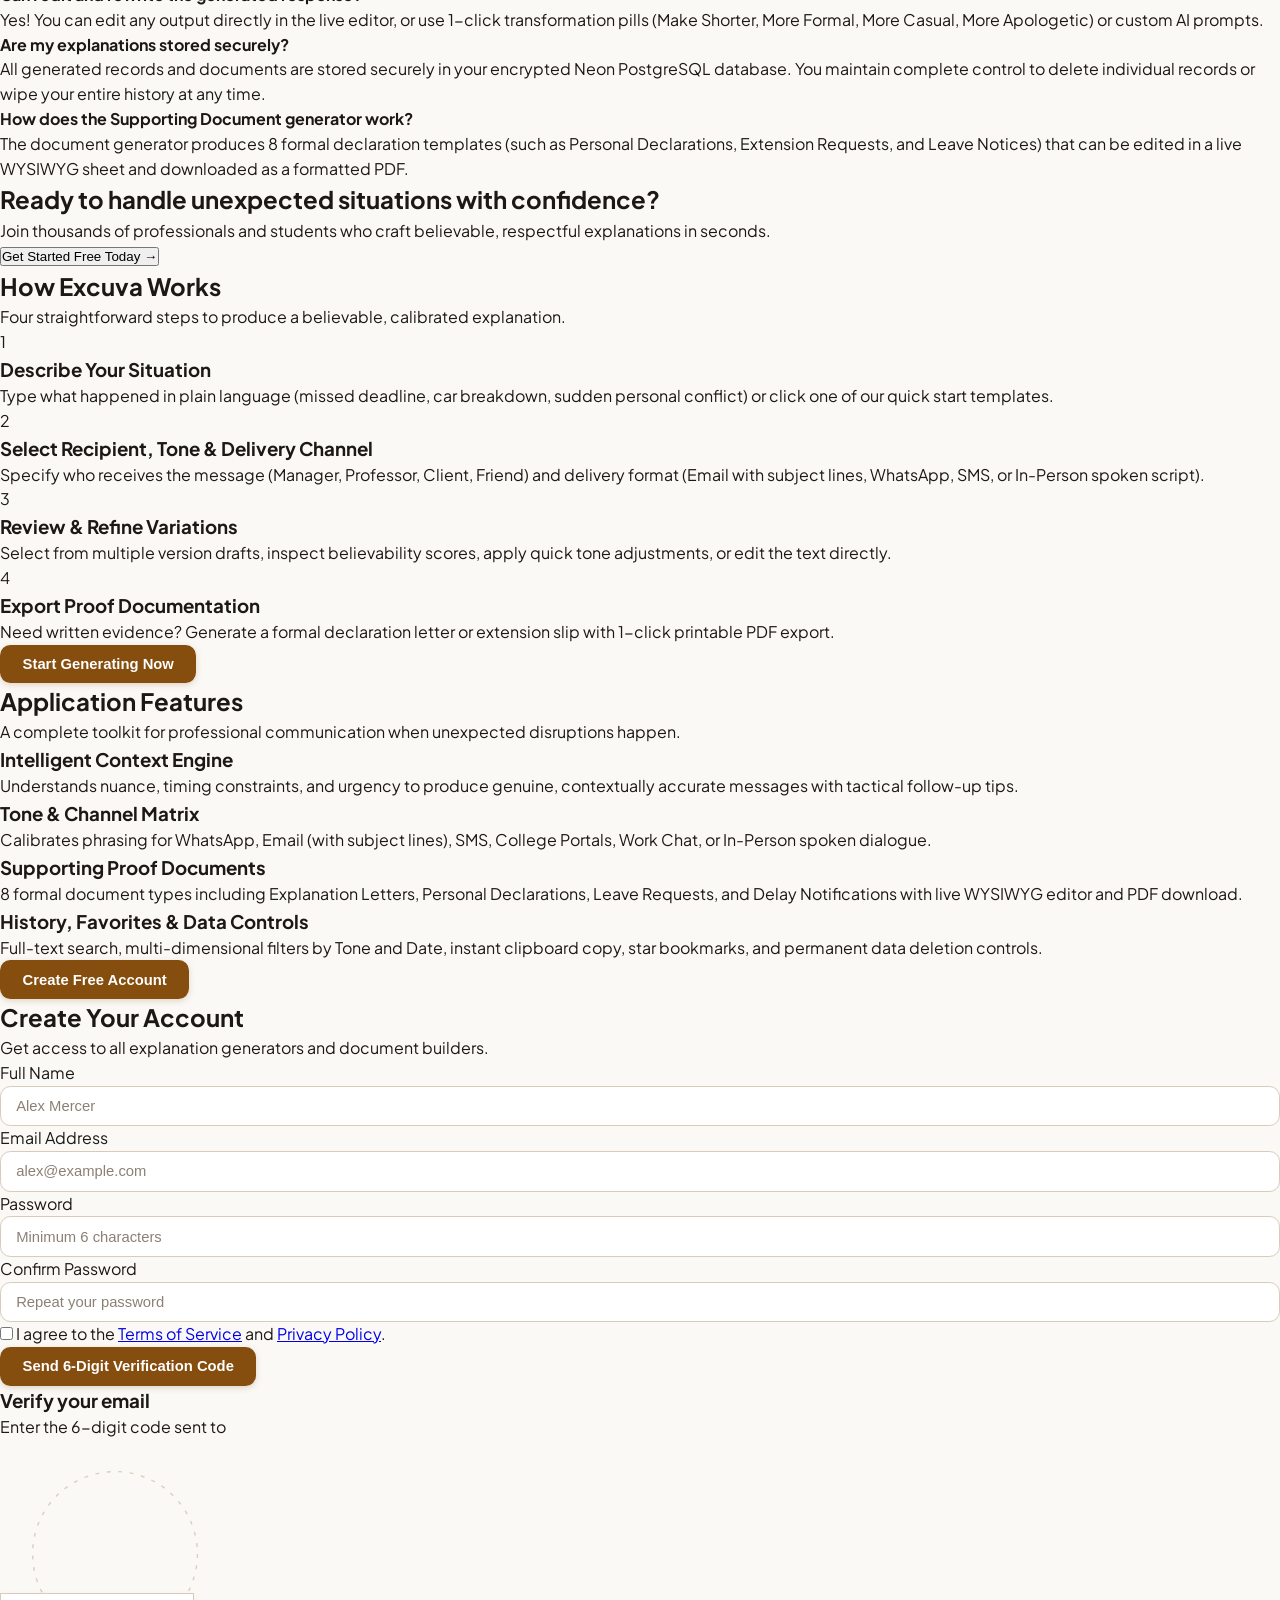
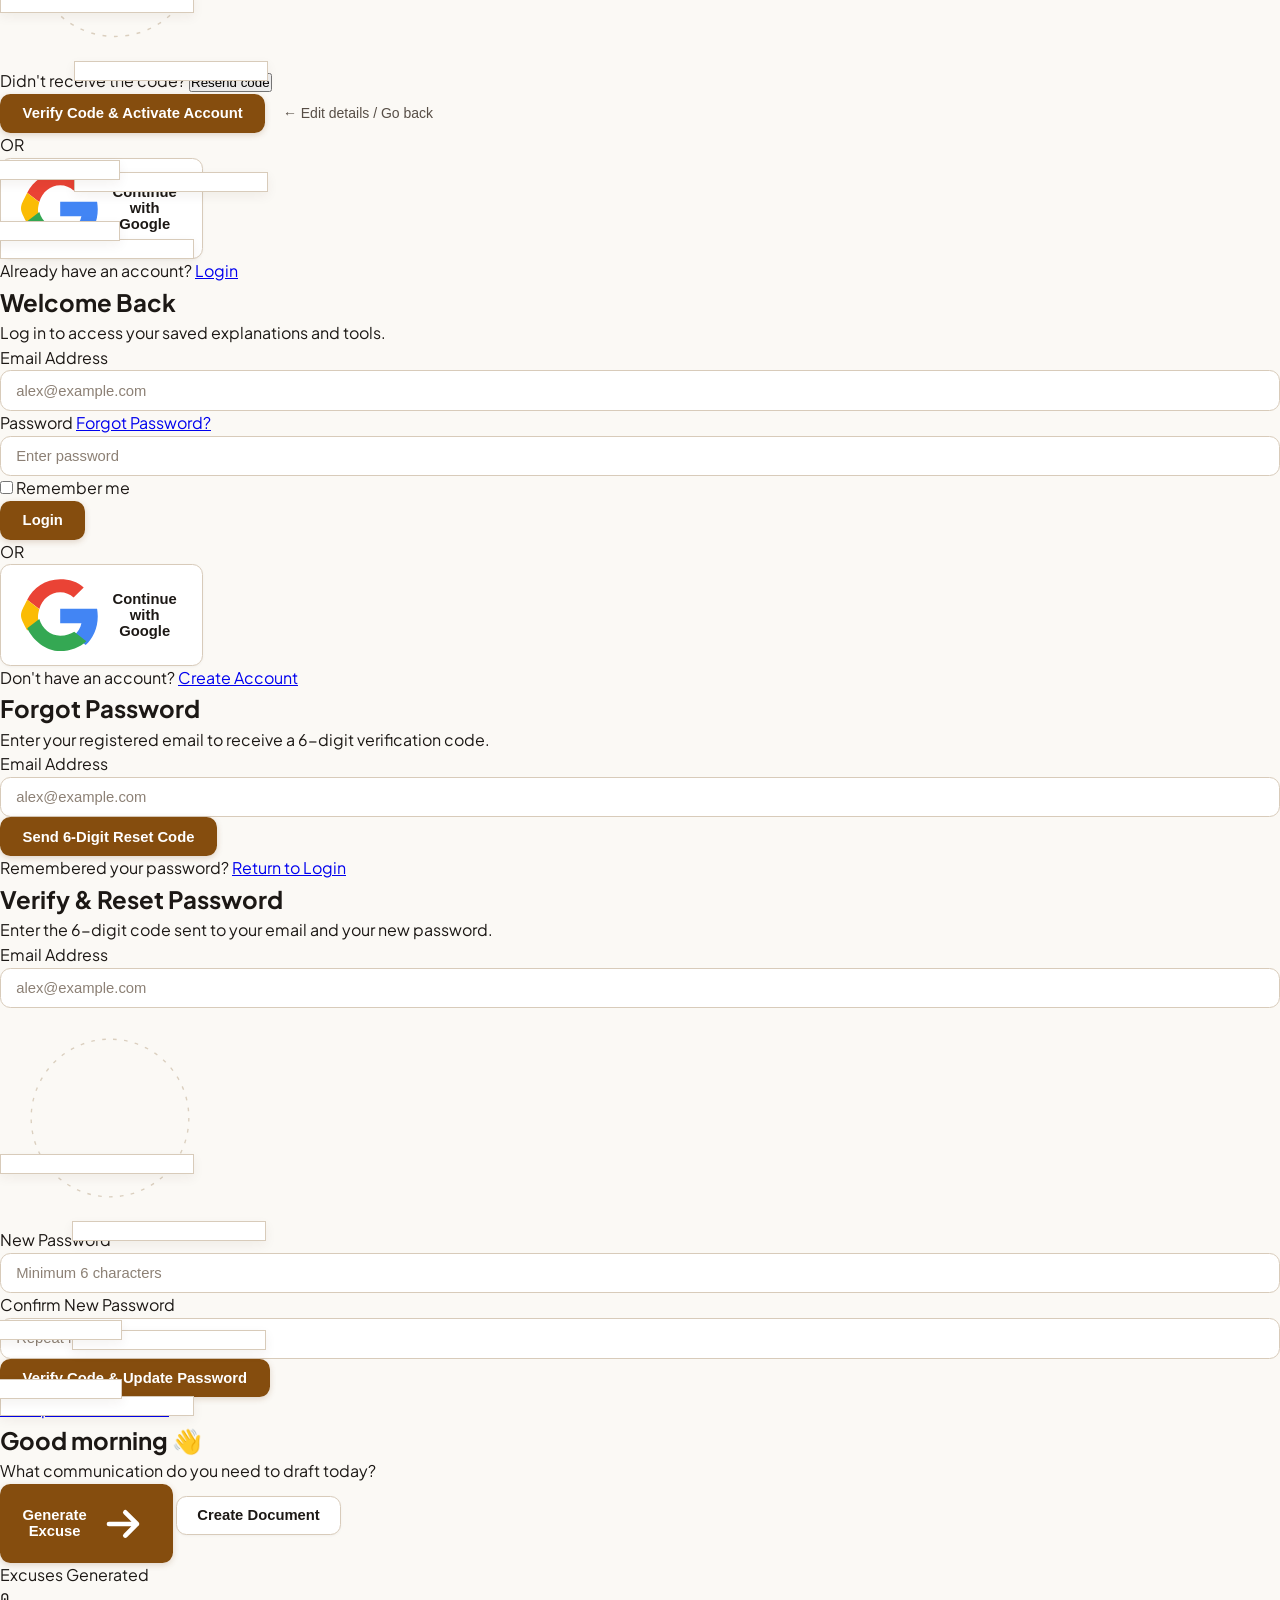
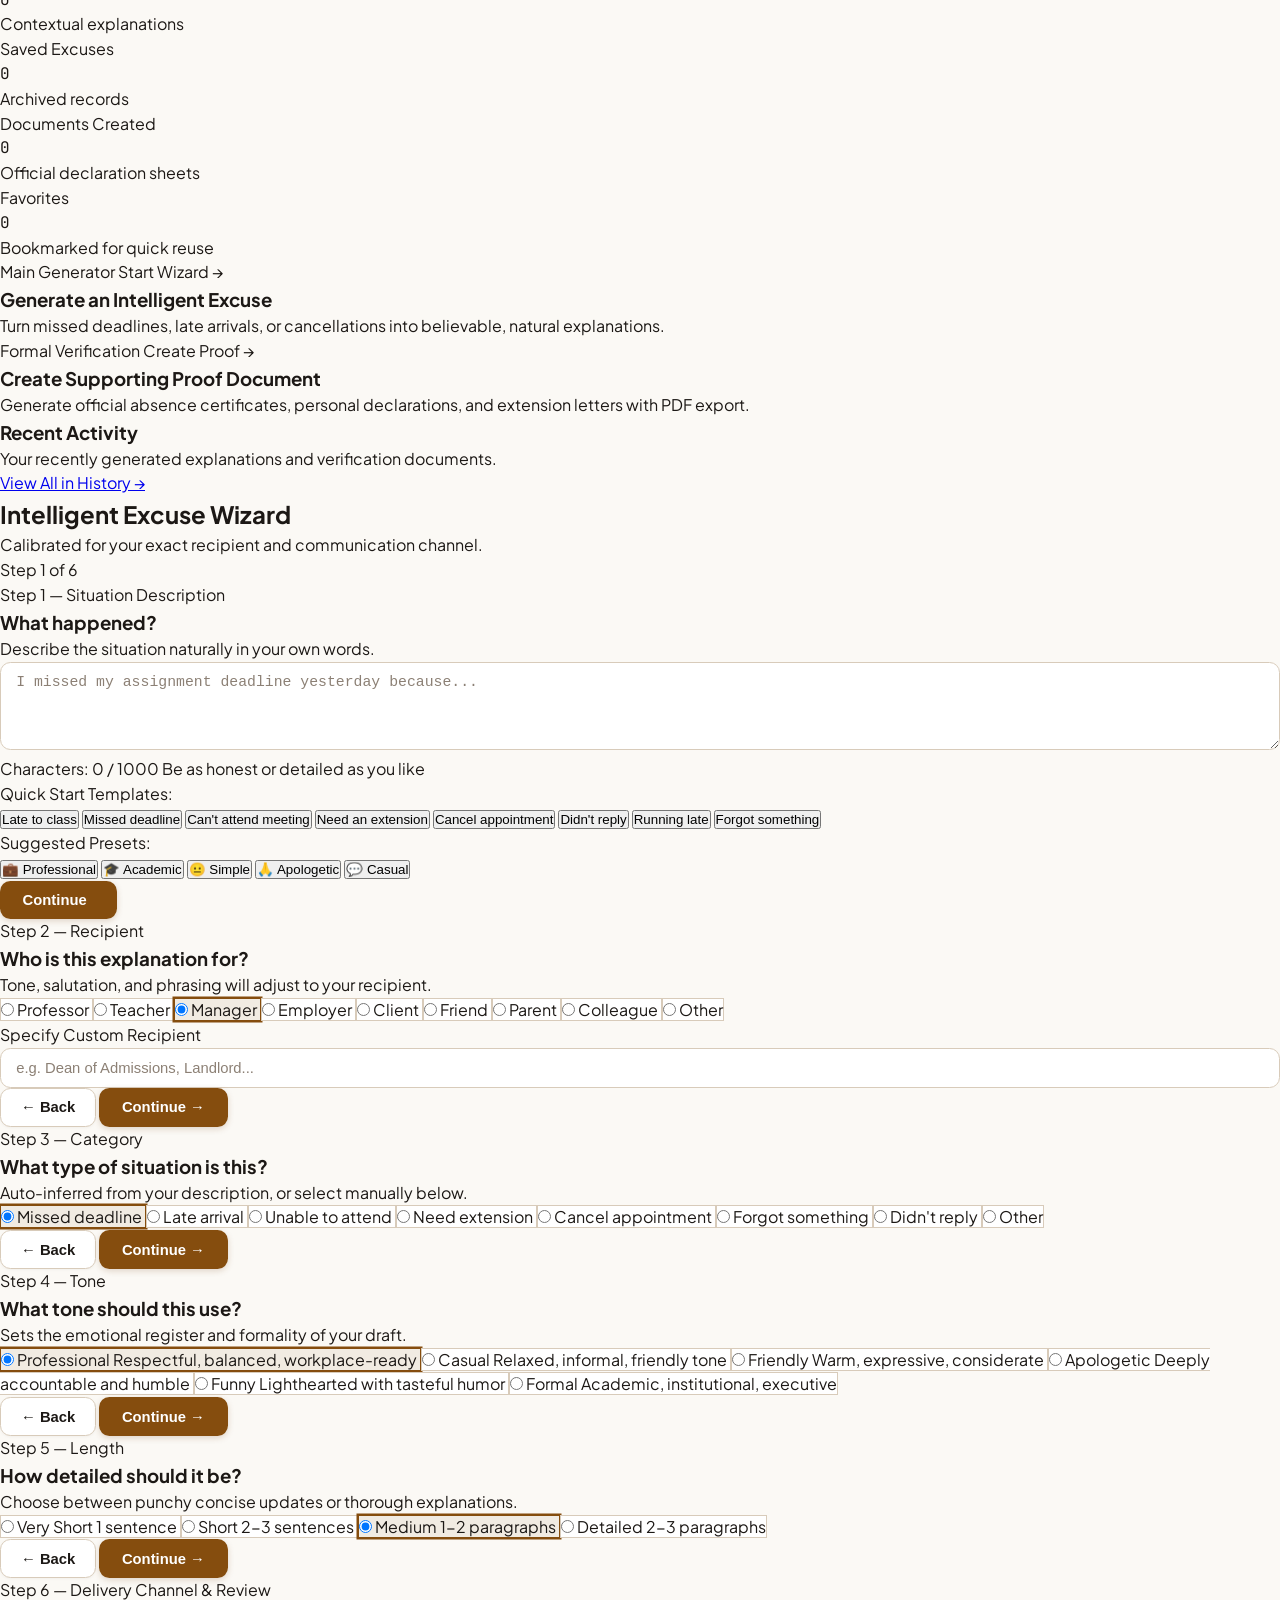
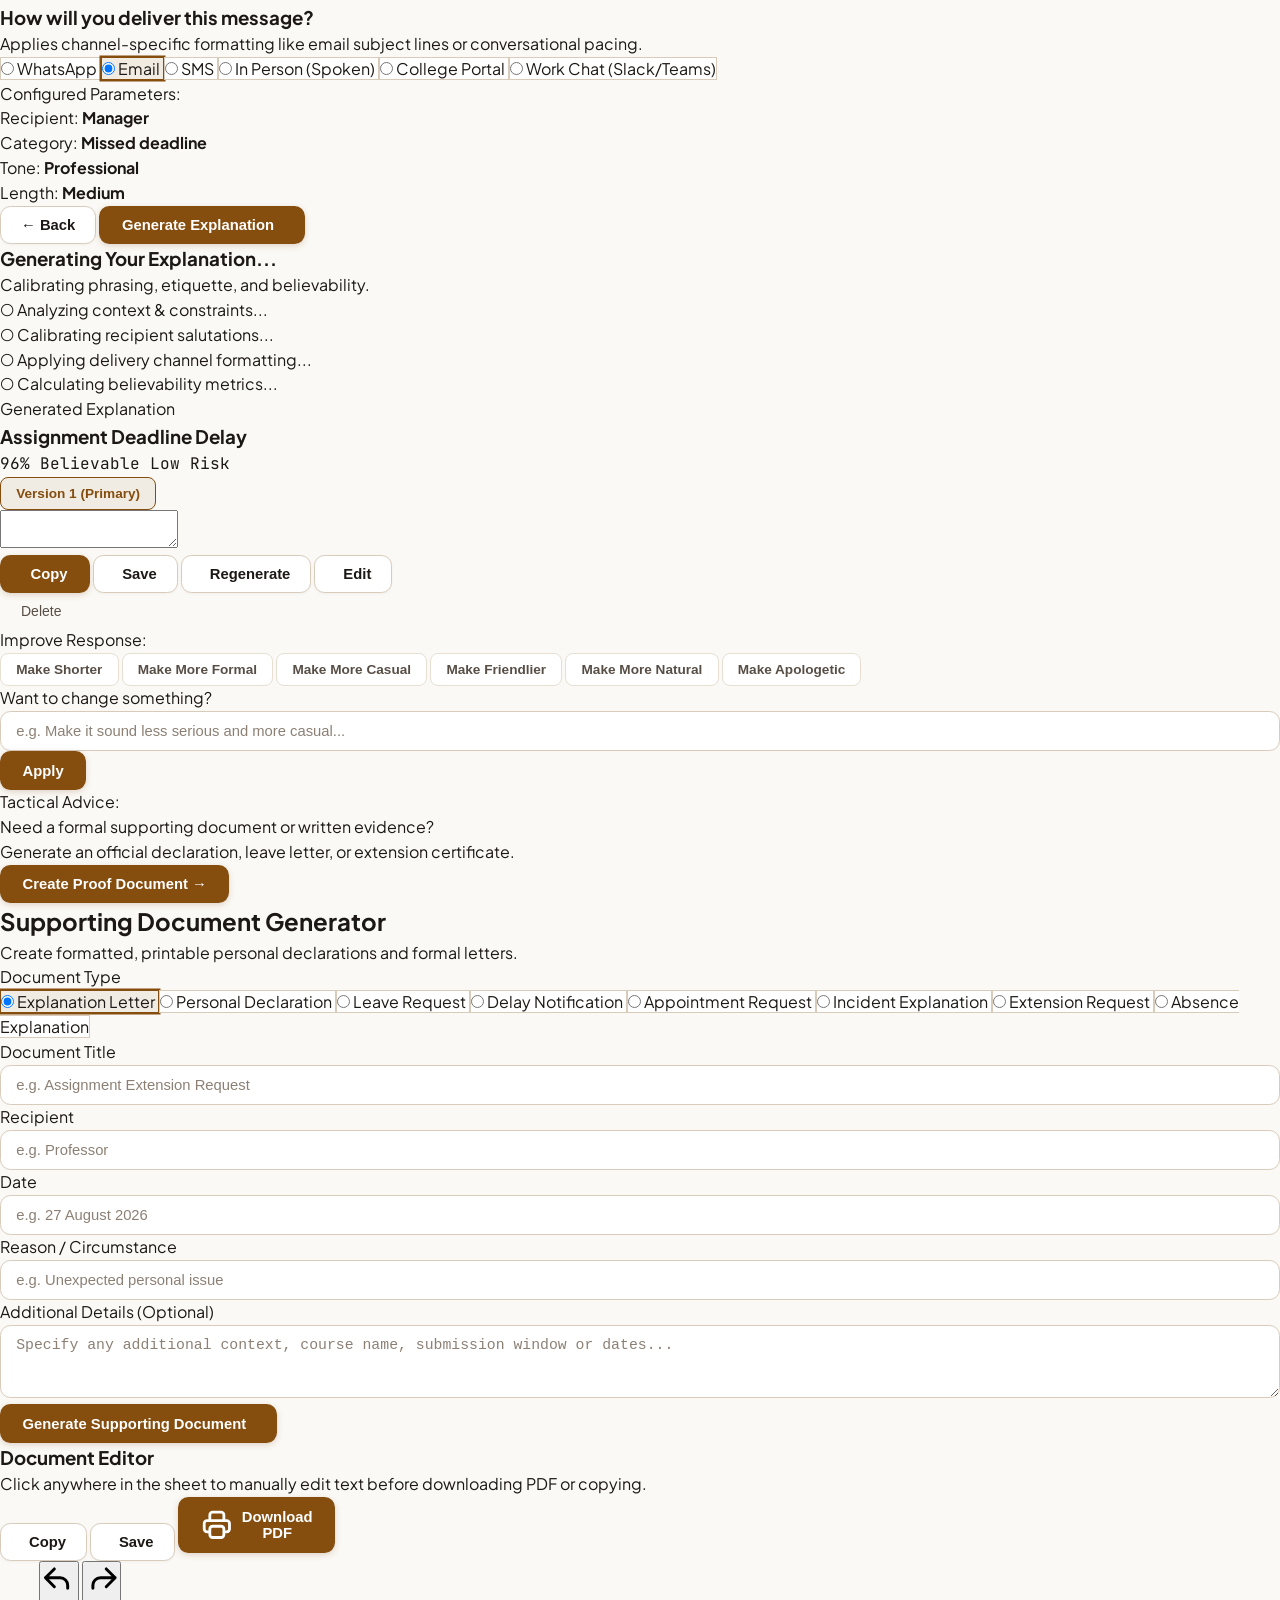
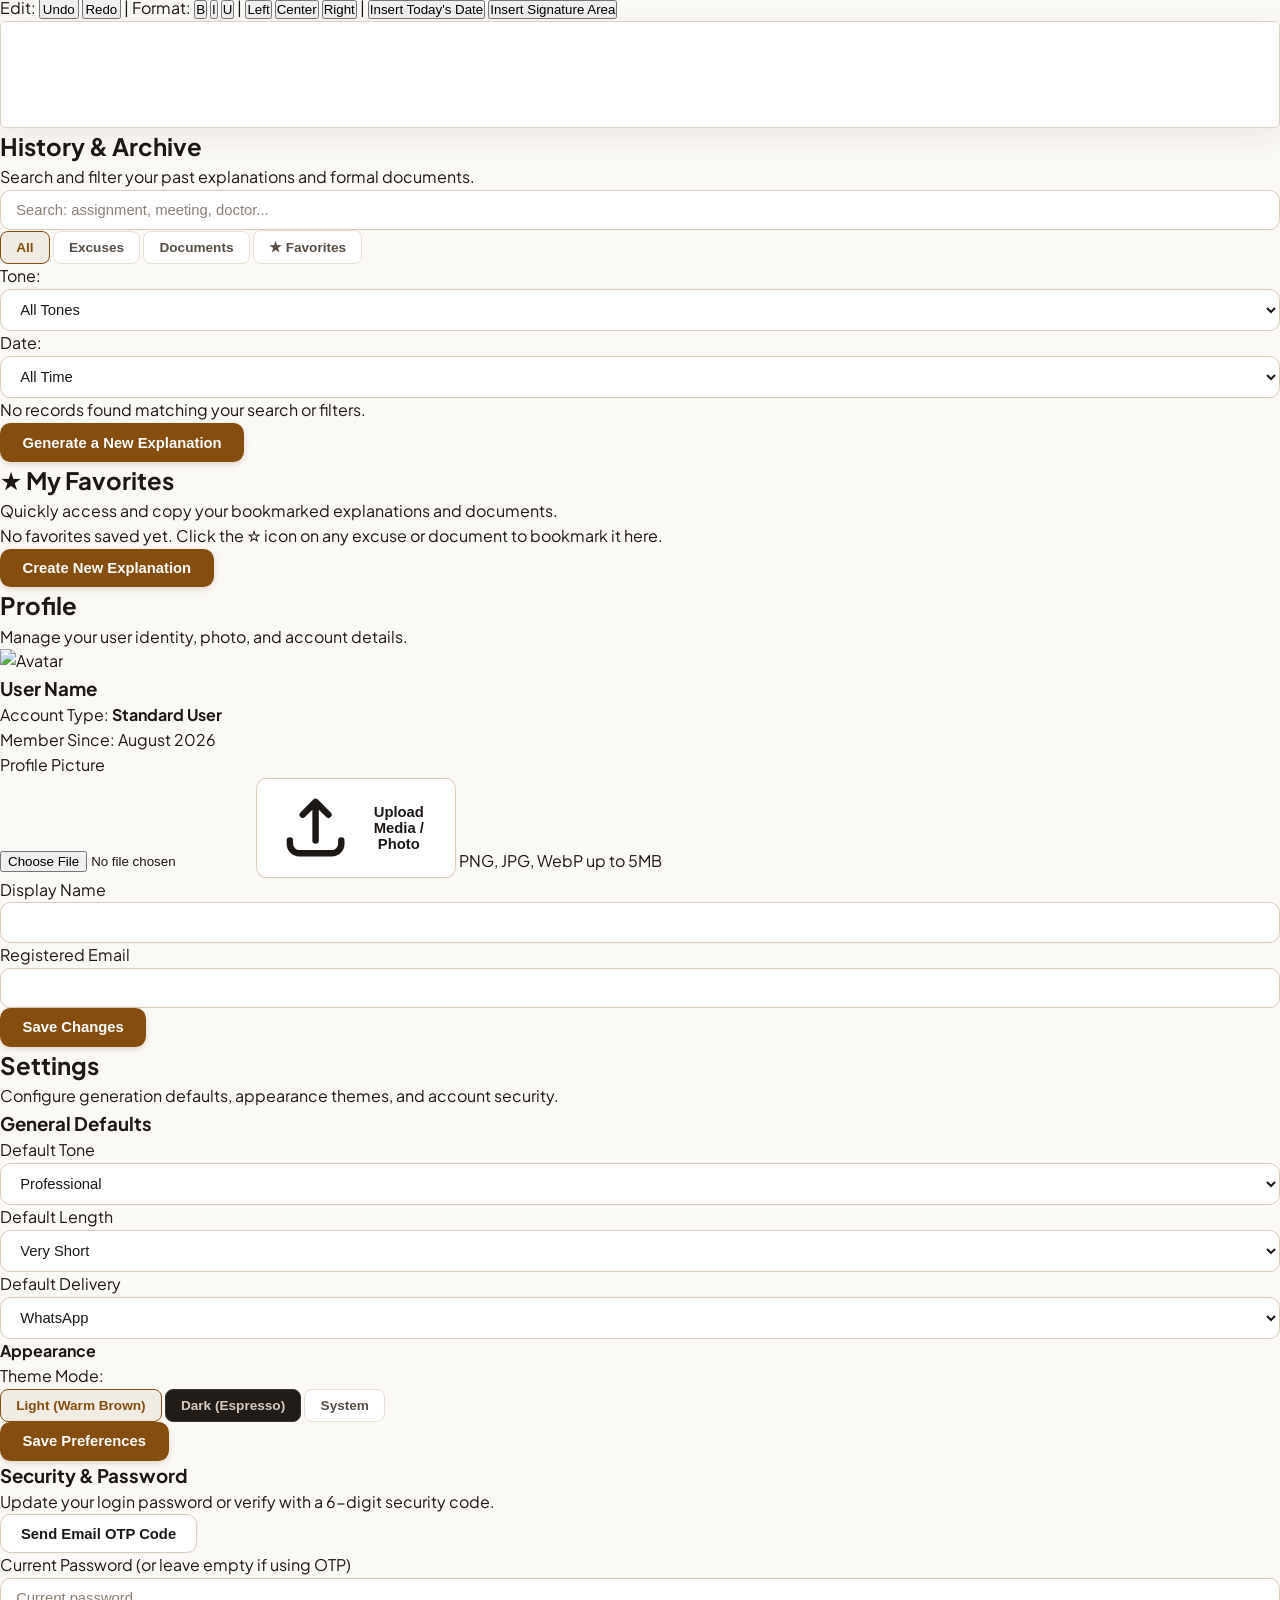
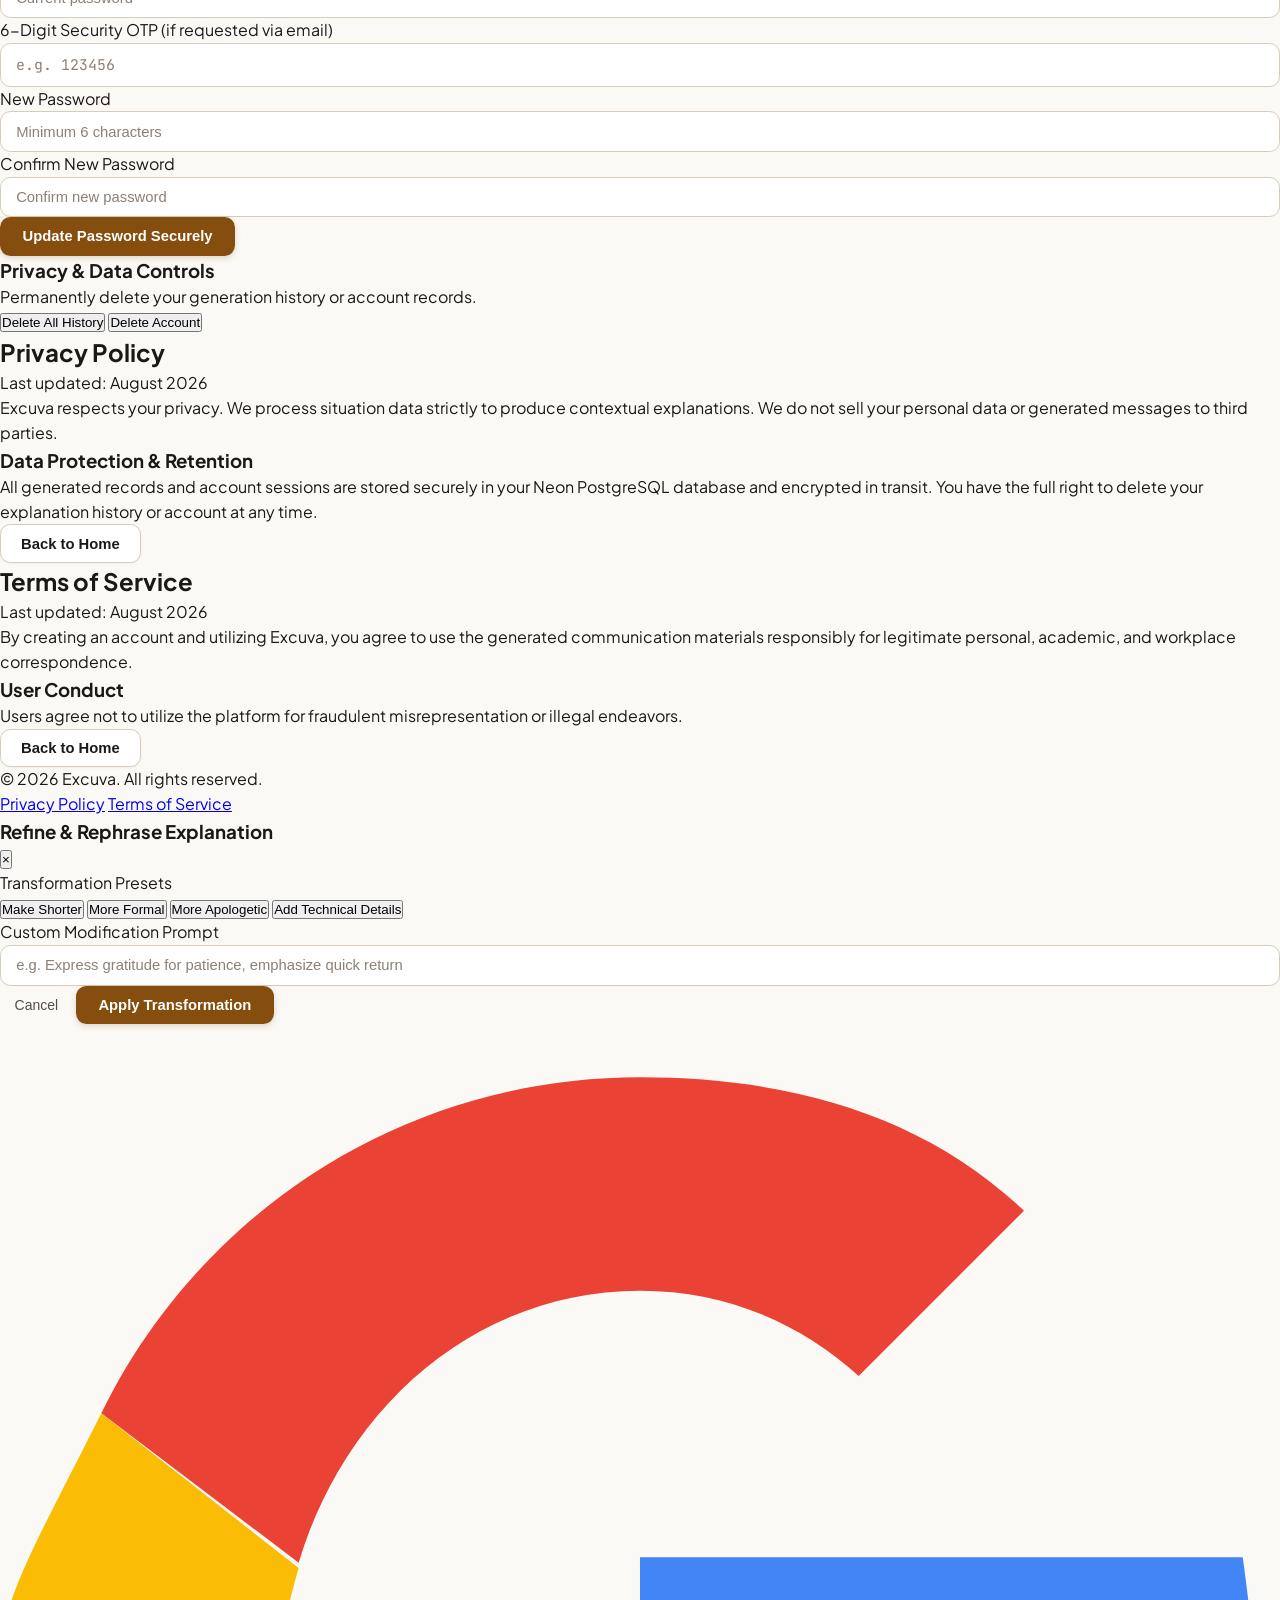
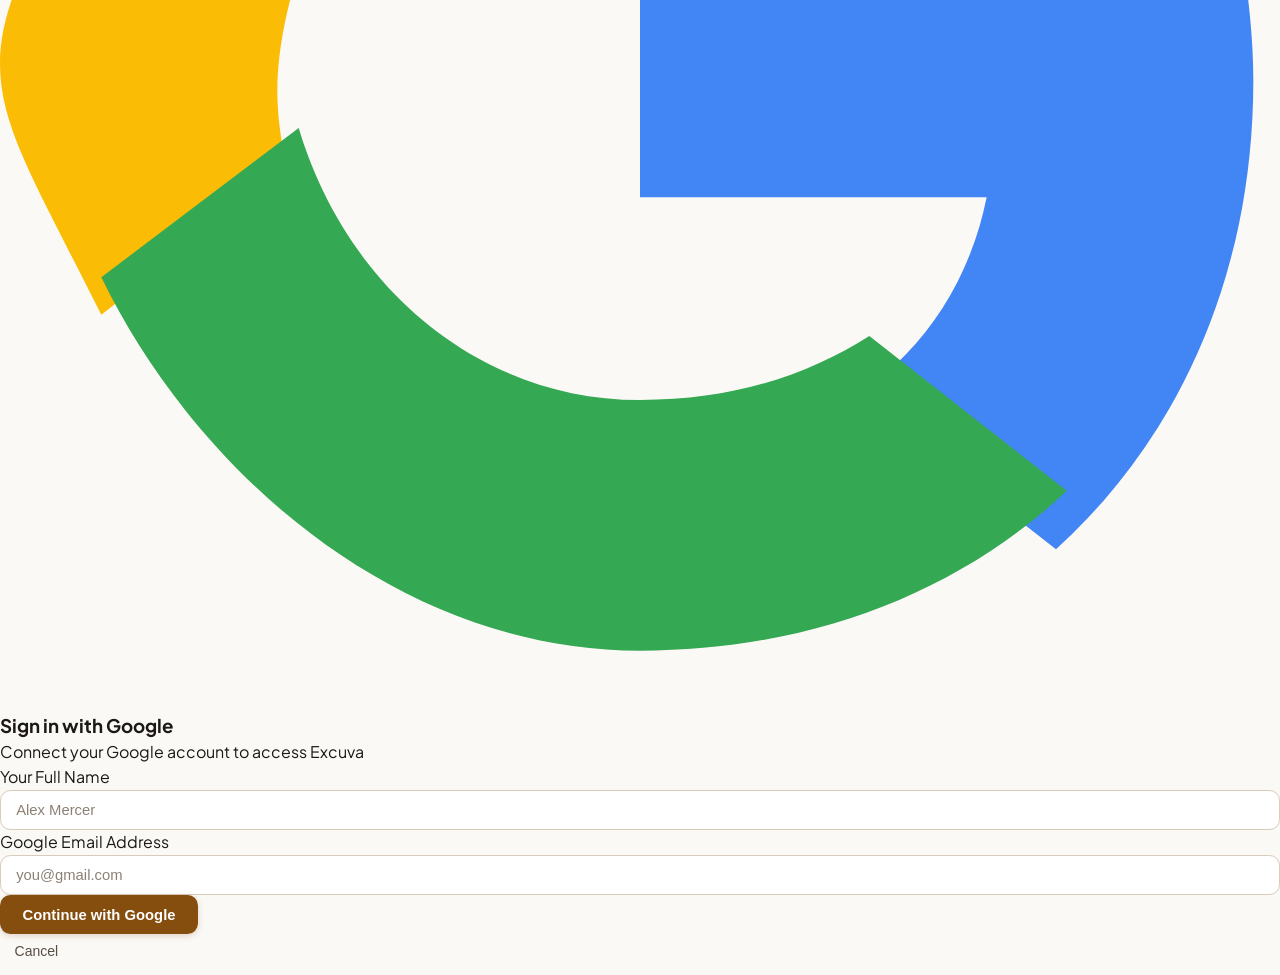
==== commit 42017103: "Clean header branding to text with app icon and remove name logo image from landing hero" ====
--- a/static/index.html
+++ b/static/index.html
@@ -48,9 +48,9 @@
   <header id="public-header" class="border-b border-stone-200 bg-white/90 backdrop-blur sticky top-0 z-40">
     <div class="max-w-7xl mx-auto px-4 sm:px-6 lg:px-8 h-16 flex items-center justify-between">
       <div class="flex items-center gap-8">
-        <a href="#" data-nav="landing" class="flex items-center gap-3 group">
+        <a href="#" data-nav="landing" class="flex items-center gap-2.5 group">
           <img src="img/excuva-app-icon.png" alt="Excuva Icon" class="w-8 h-8 rounded-xl object-contain shadow-xs">
-          <img src="img/excuva-name-logo.jpg" alt="Excuva" class="h-6 sm:h-7 w-auto object-contain">
+          <span class="font-black text-xl tracking-tight text-stone-900">Excuva</span>
         </a>
 
         <nav class="hidden md:flex items-center gap-6 text-sm font-semibold text-stone-600">
@@ -208,10 +208,6 @@
         
         <!-- Hero Section -->
         <div class="text-center max-w-3xl mx-auto space-y-6">
-          <div class="flex items-center justify-center mb-4">
-            <img src="img/excuva-name-logo.jpg" alt="Excuva Logo" class="h-14 sm:h-20 w-auto object-contain rounded-2xl shadow-sm border border-stone-200/80">
-          </div>
-
           <h1 class="text-4xl sm:text-6xl font-black tracking-tight text-stone-900 leading-tight">
             Turn difficult situations into <br class="hidden sm:block">
             <span class="text-amber-800">believable, clear explanations</span>
@@ -513,9 +509,13 @@
             </button>
           </form>
 
-          <div class="relative flex items-center justify-center">
-            <div class="border-t border-stone-200 w-full"></div>
-            <span class="bg-white px-3 text-xs text-stone-400 uppercase tracking-wider font-semibold">OR</span>
+          <div class="relative my-4 flex items-center justify-center">
+            <div class="absolute inset-0 flex items-center">
+              <div class="w-full border-t border-stone-200"></div>
+            </div>
+            <div class="relative bg-white px-4 text-xs font-bold text-stone-400 tracking-wider uppercase">
+              OR
+            </div>
           </div>
 
           <button type="button" class="btn-google-auth btn-secondary w-full py-2.5 flex items-center justify-center gap-3 text-sm font-semibold">
@@ -567,9 +567,13 @@
             </button>
           </form>
 
-          <div class="relative flex items-center justify-center">
-            <div class="border-t border-stone-200 w-full"></div>
-            <span class="bg-white px-3 text-xs text-stone-400 uppercase tracking-wider font-semibold">OR</span>
+          <div class="relative my-4 flex items-center justify-center">
+            <div class="absolute inset-0 flex items-center">
+              <div class="w-full border-t border-stone-200"></div>
+            </div>
+            <div class="relative bg-white px-4 text-xs font-bold text-stone-400 tracking-wider uppercase">
+              OR
+            </div>
           </div>
 
           <button type="button" class="btn-google-auth btn-secondary w-full py-2.5 flex items-center justify-center gap-3 text-sm font-semibold">
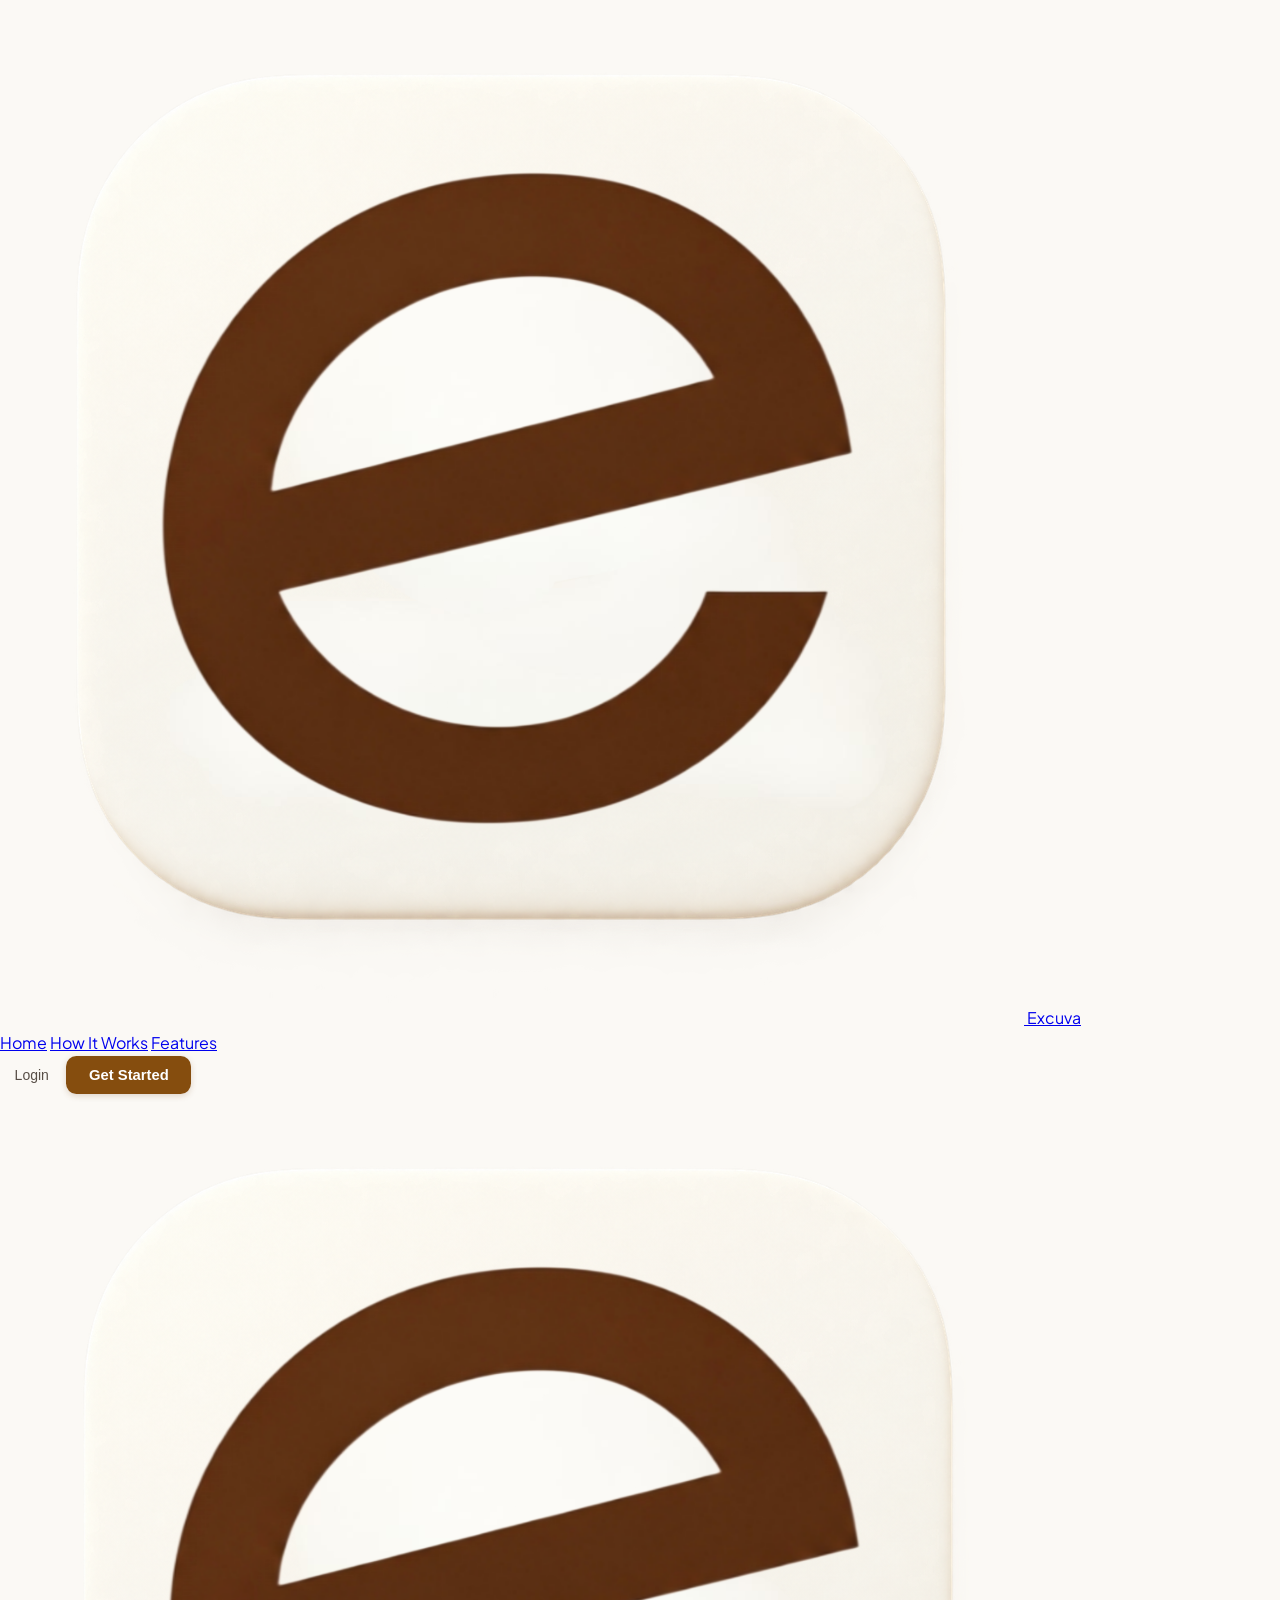
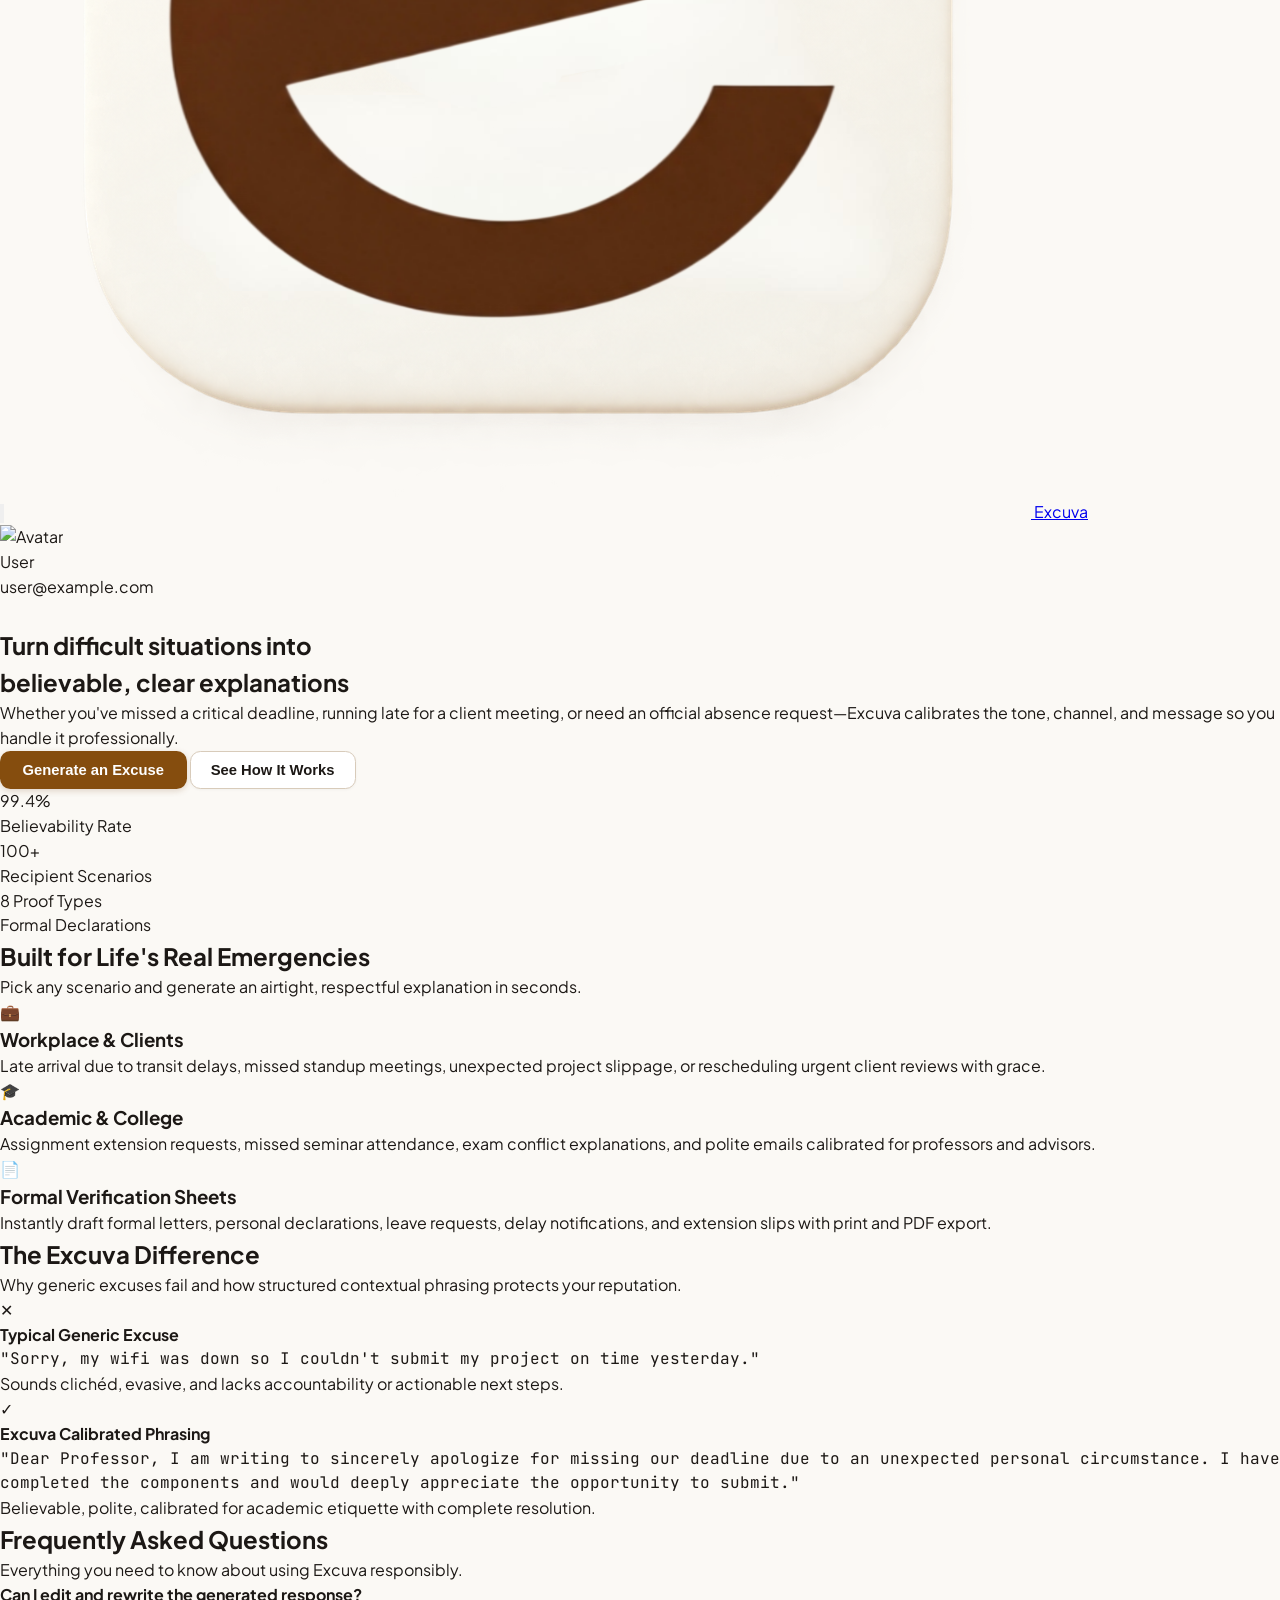
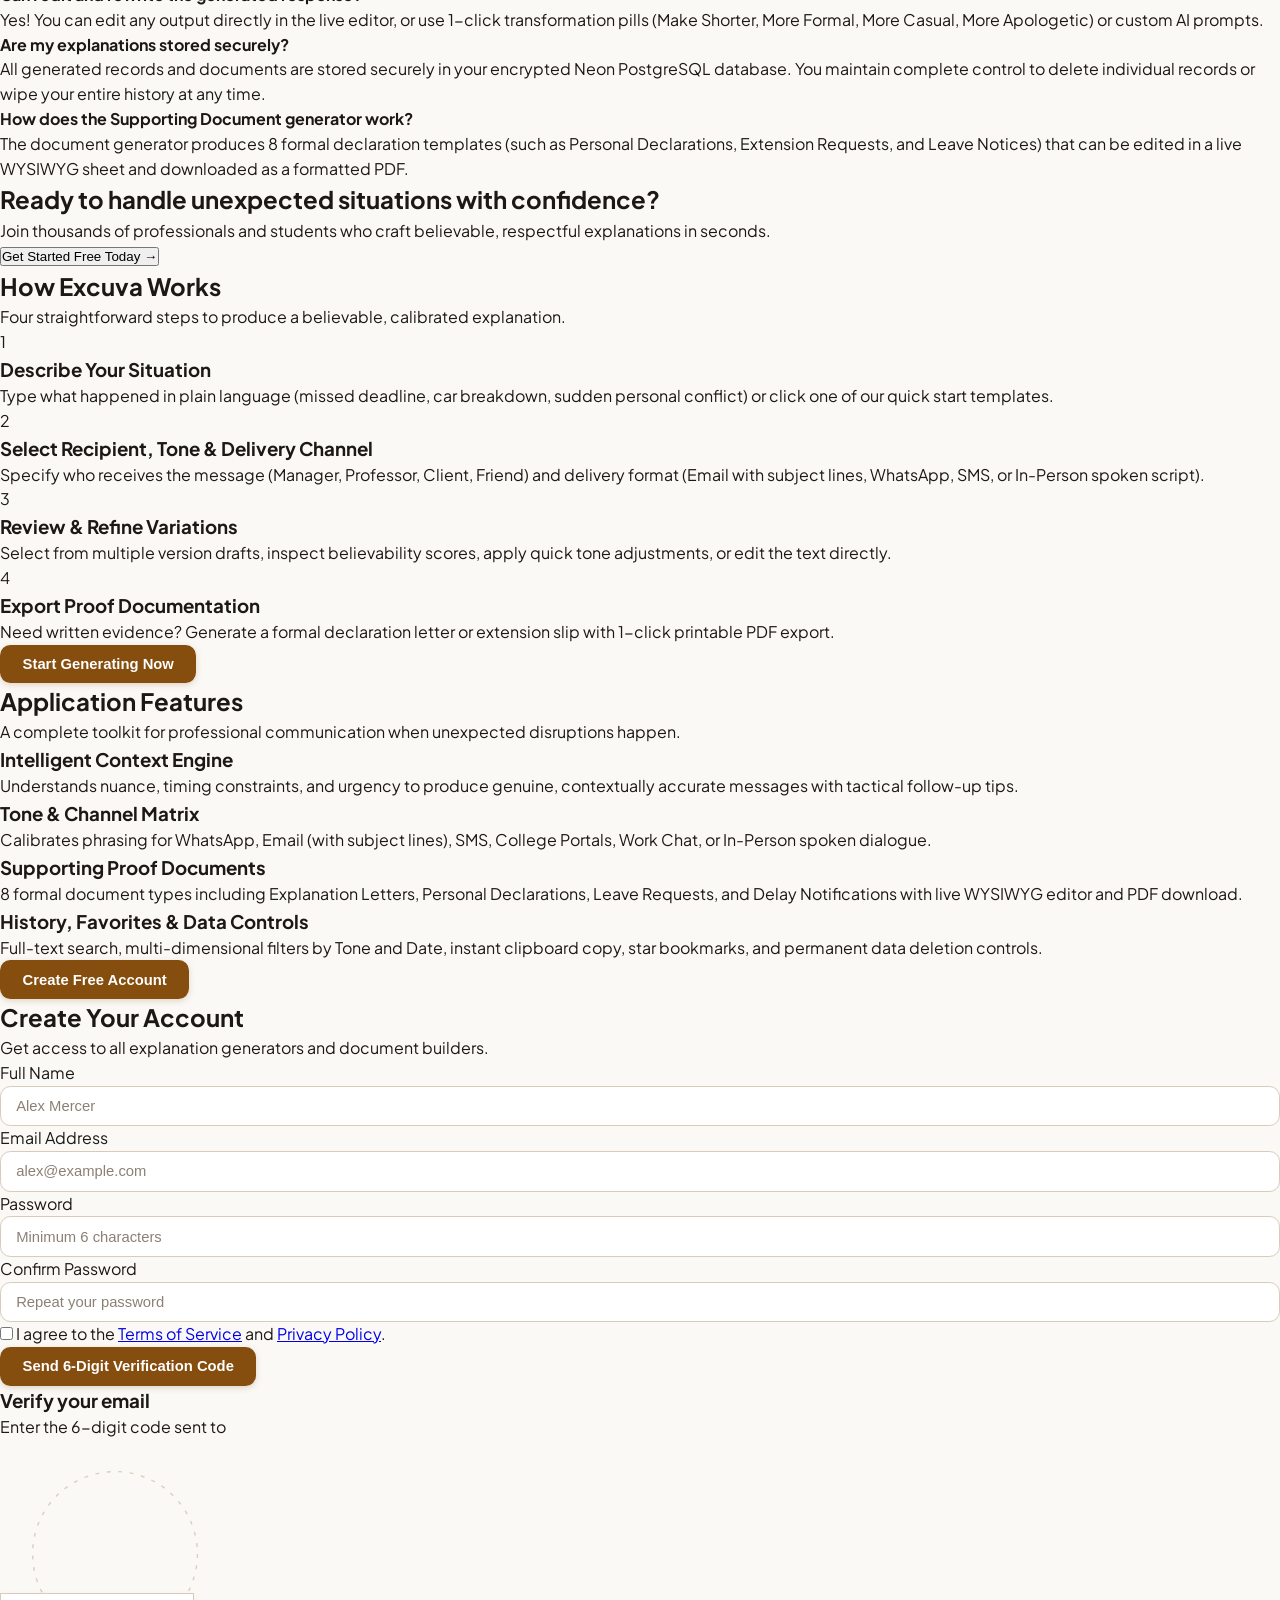
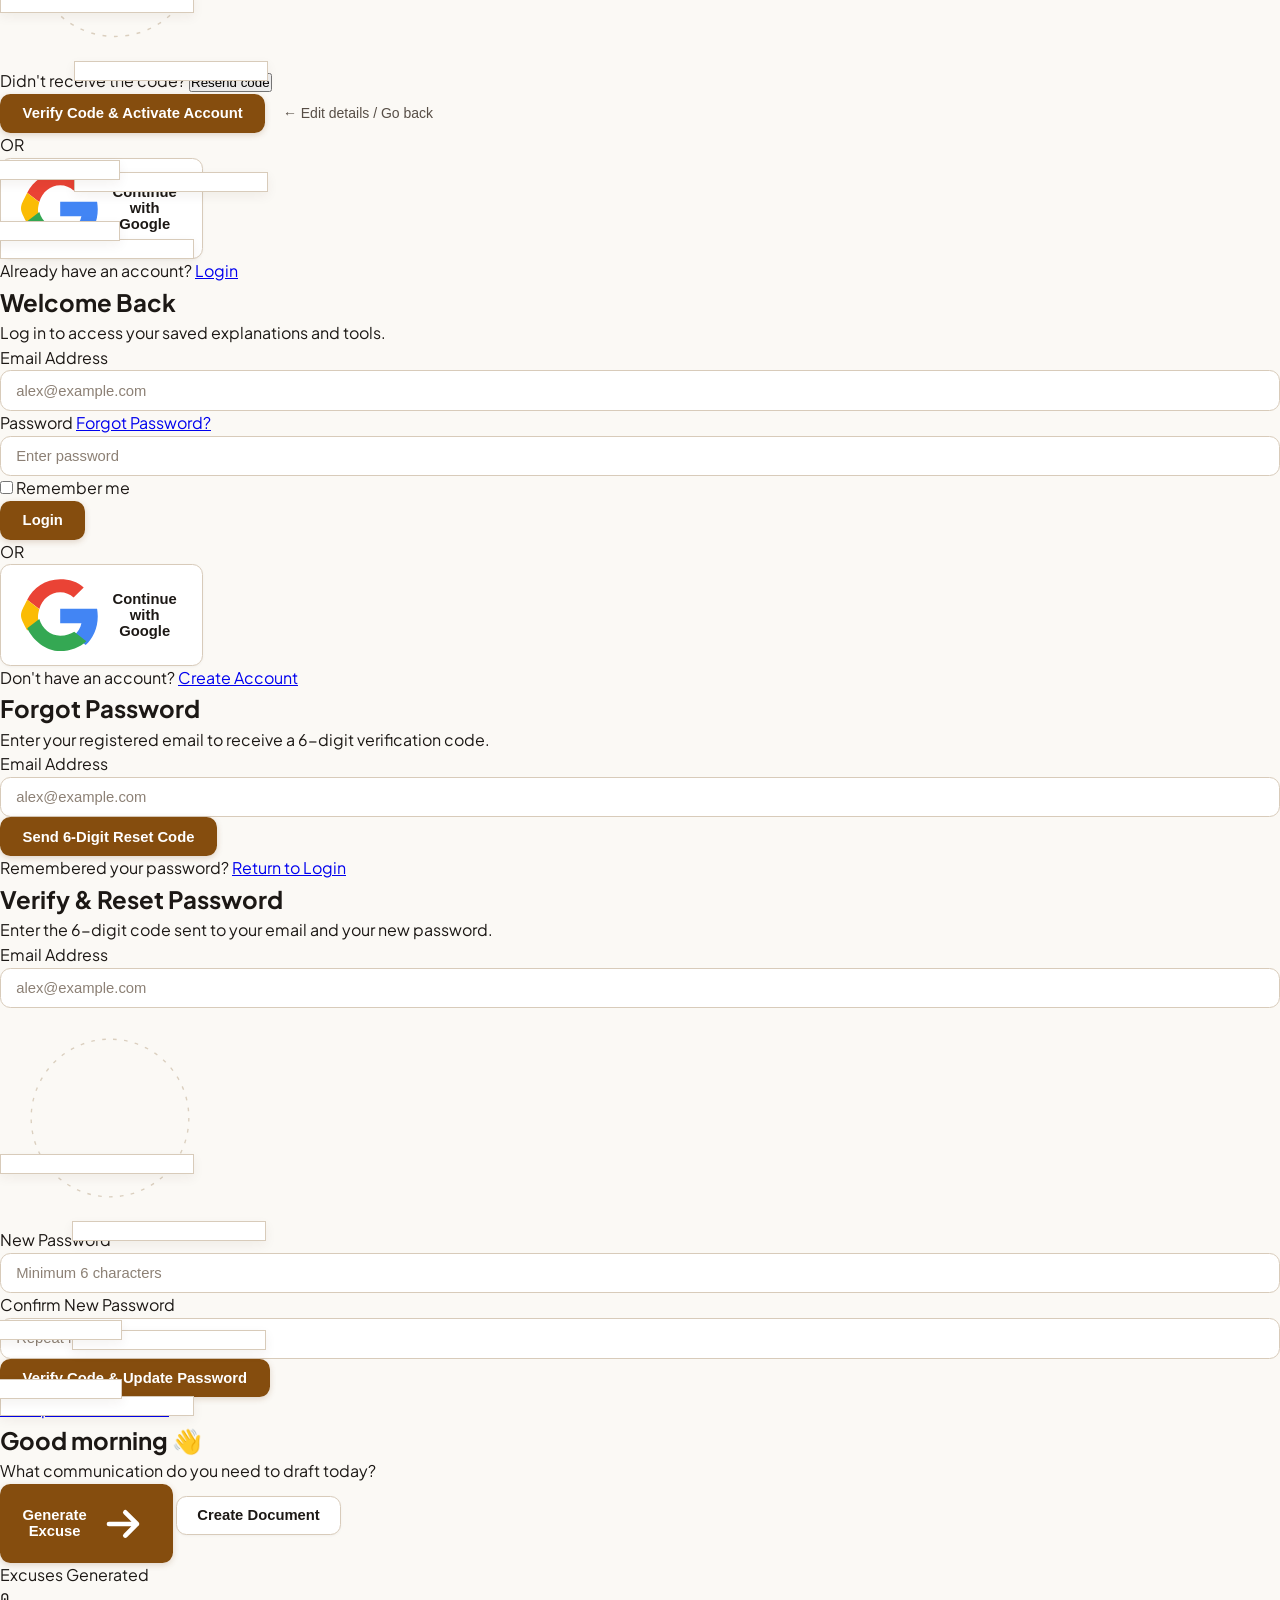
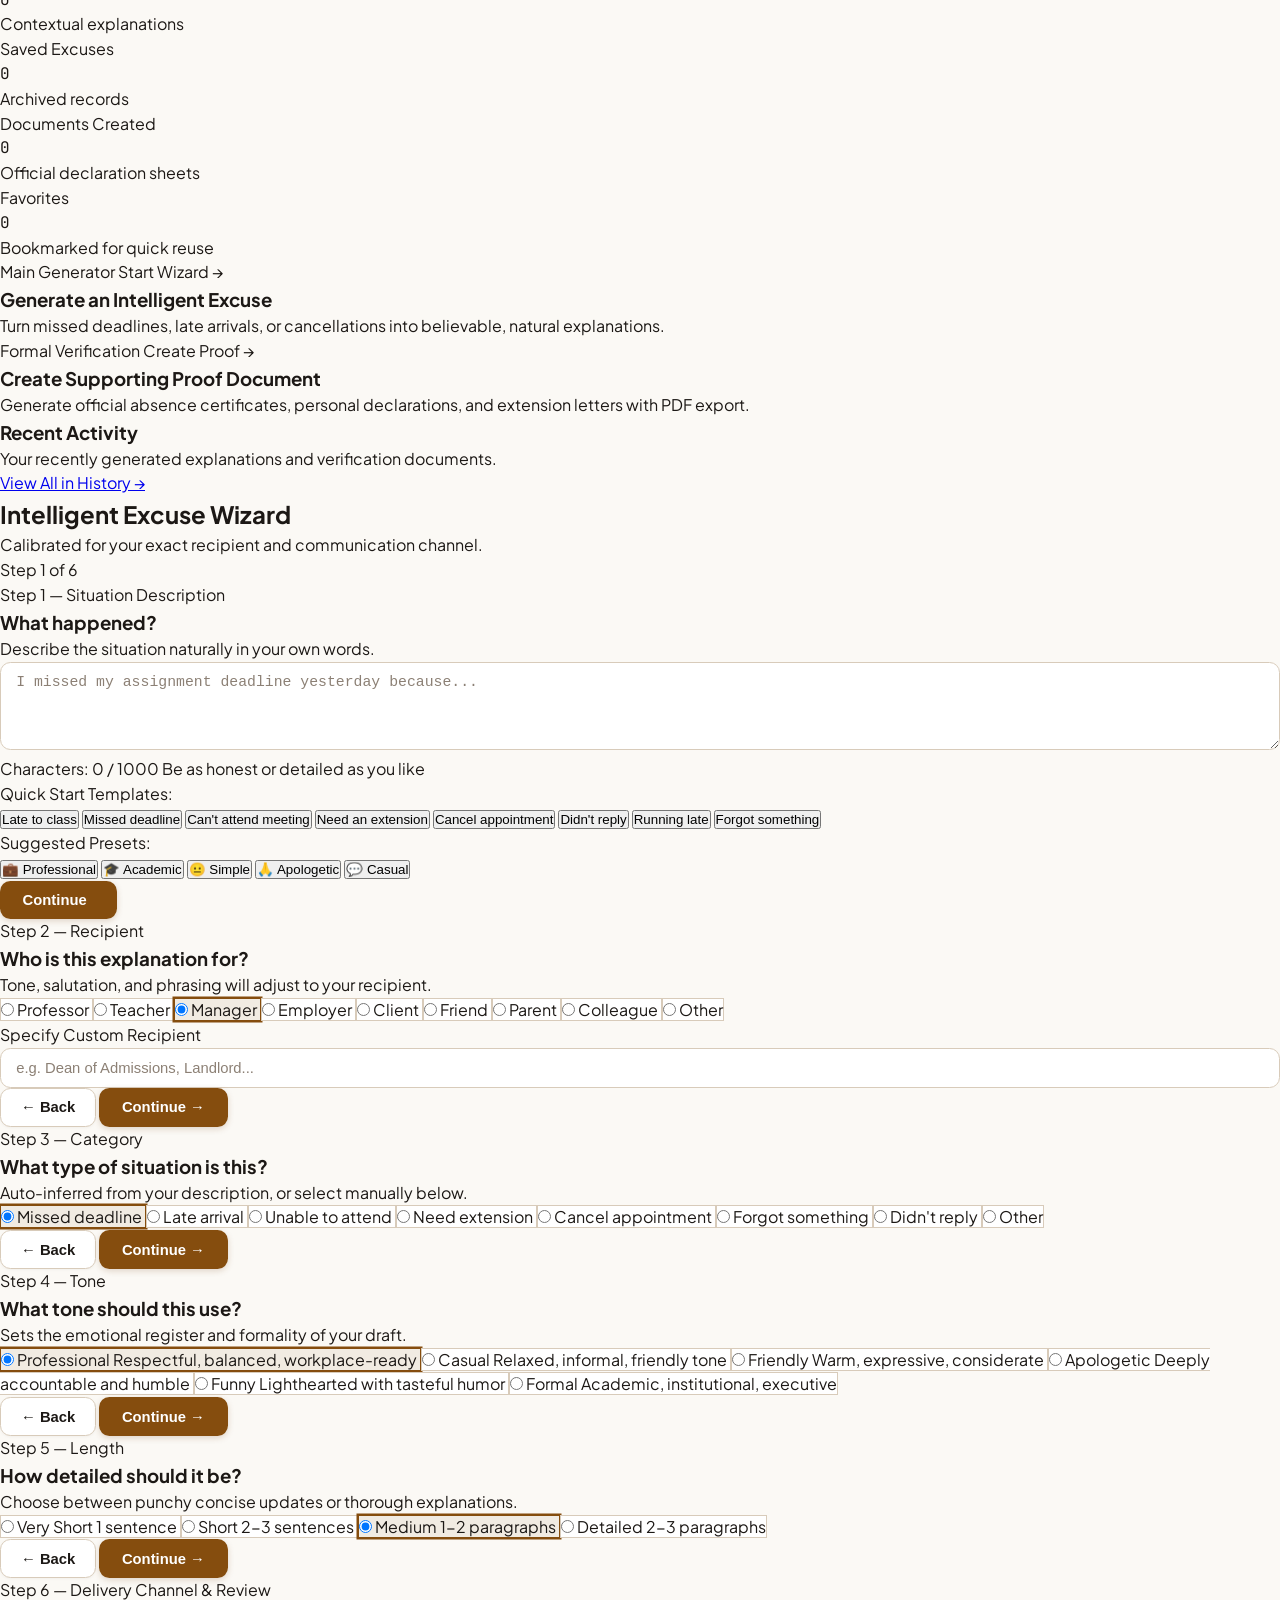
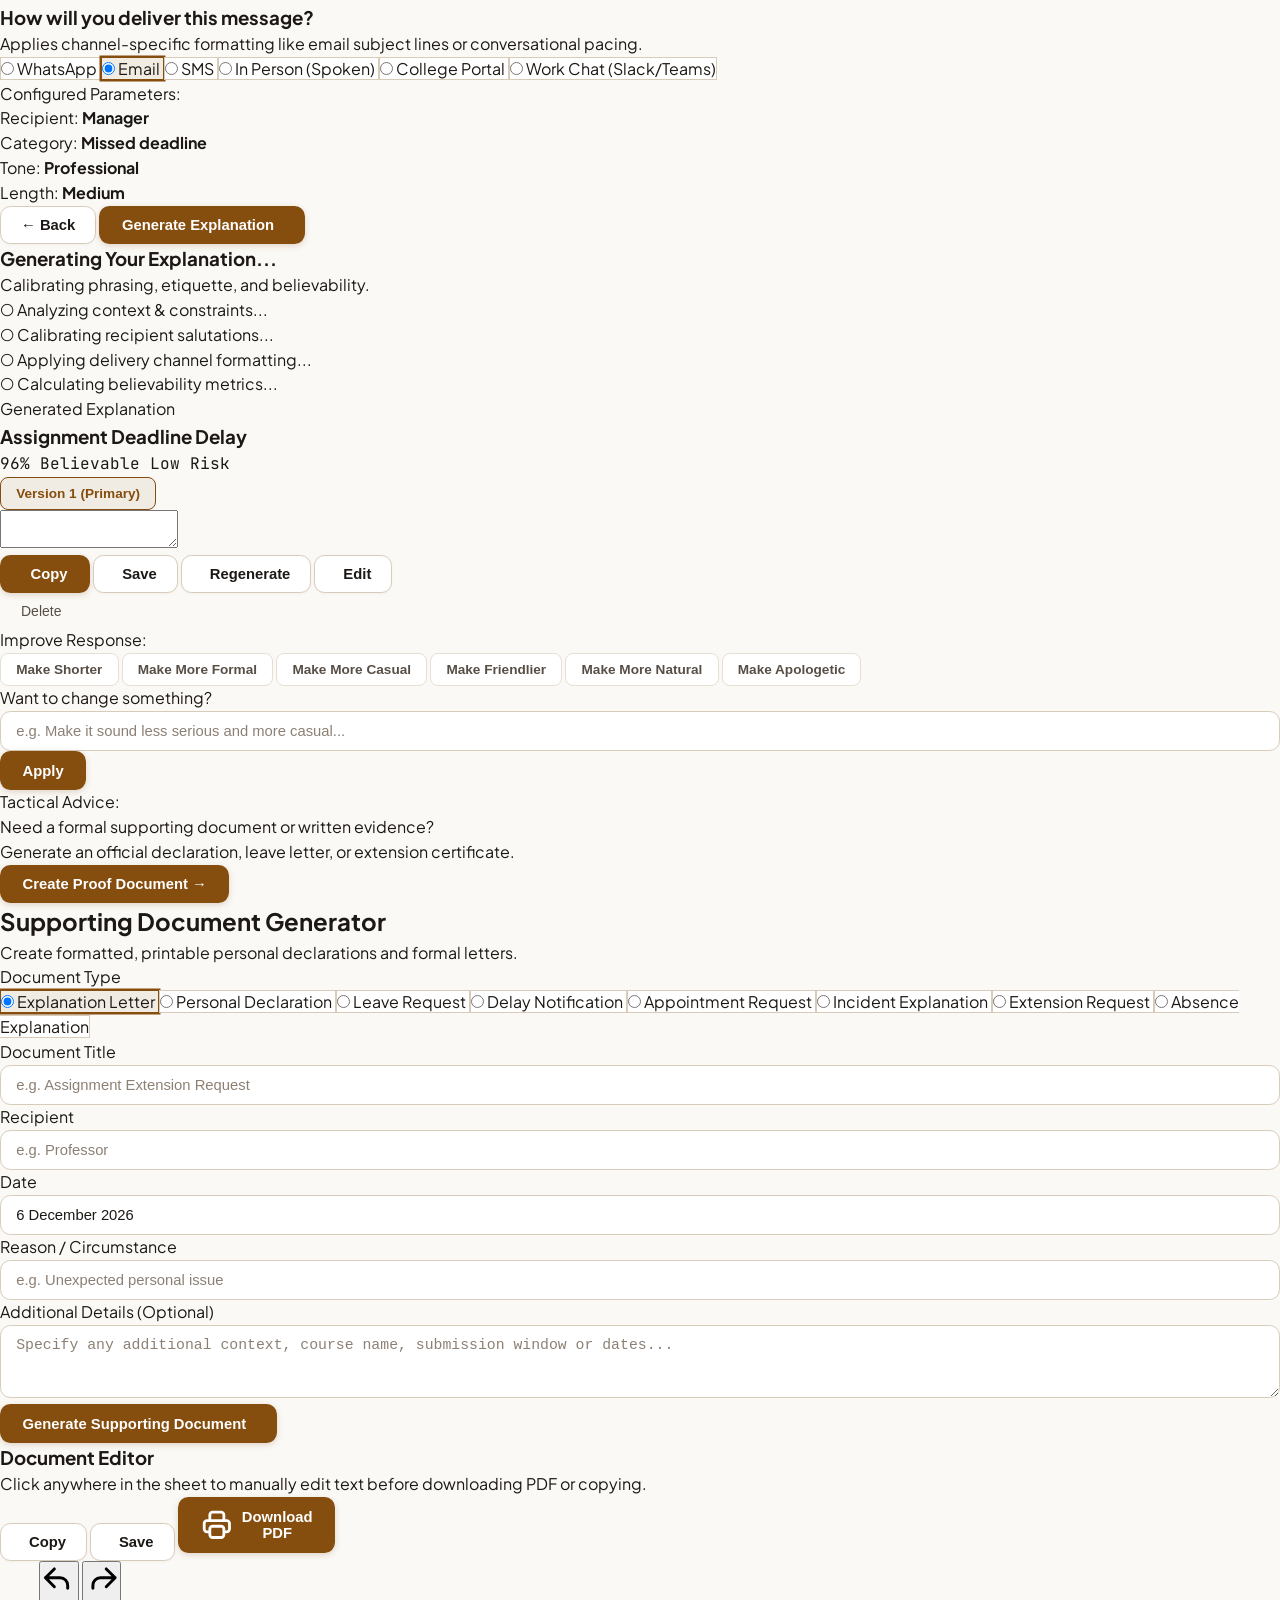
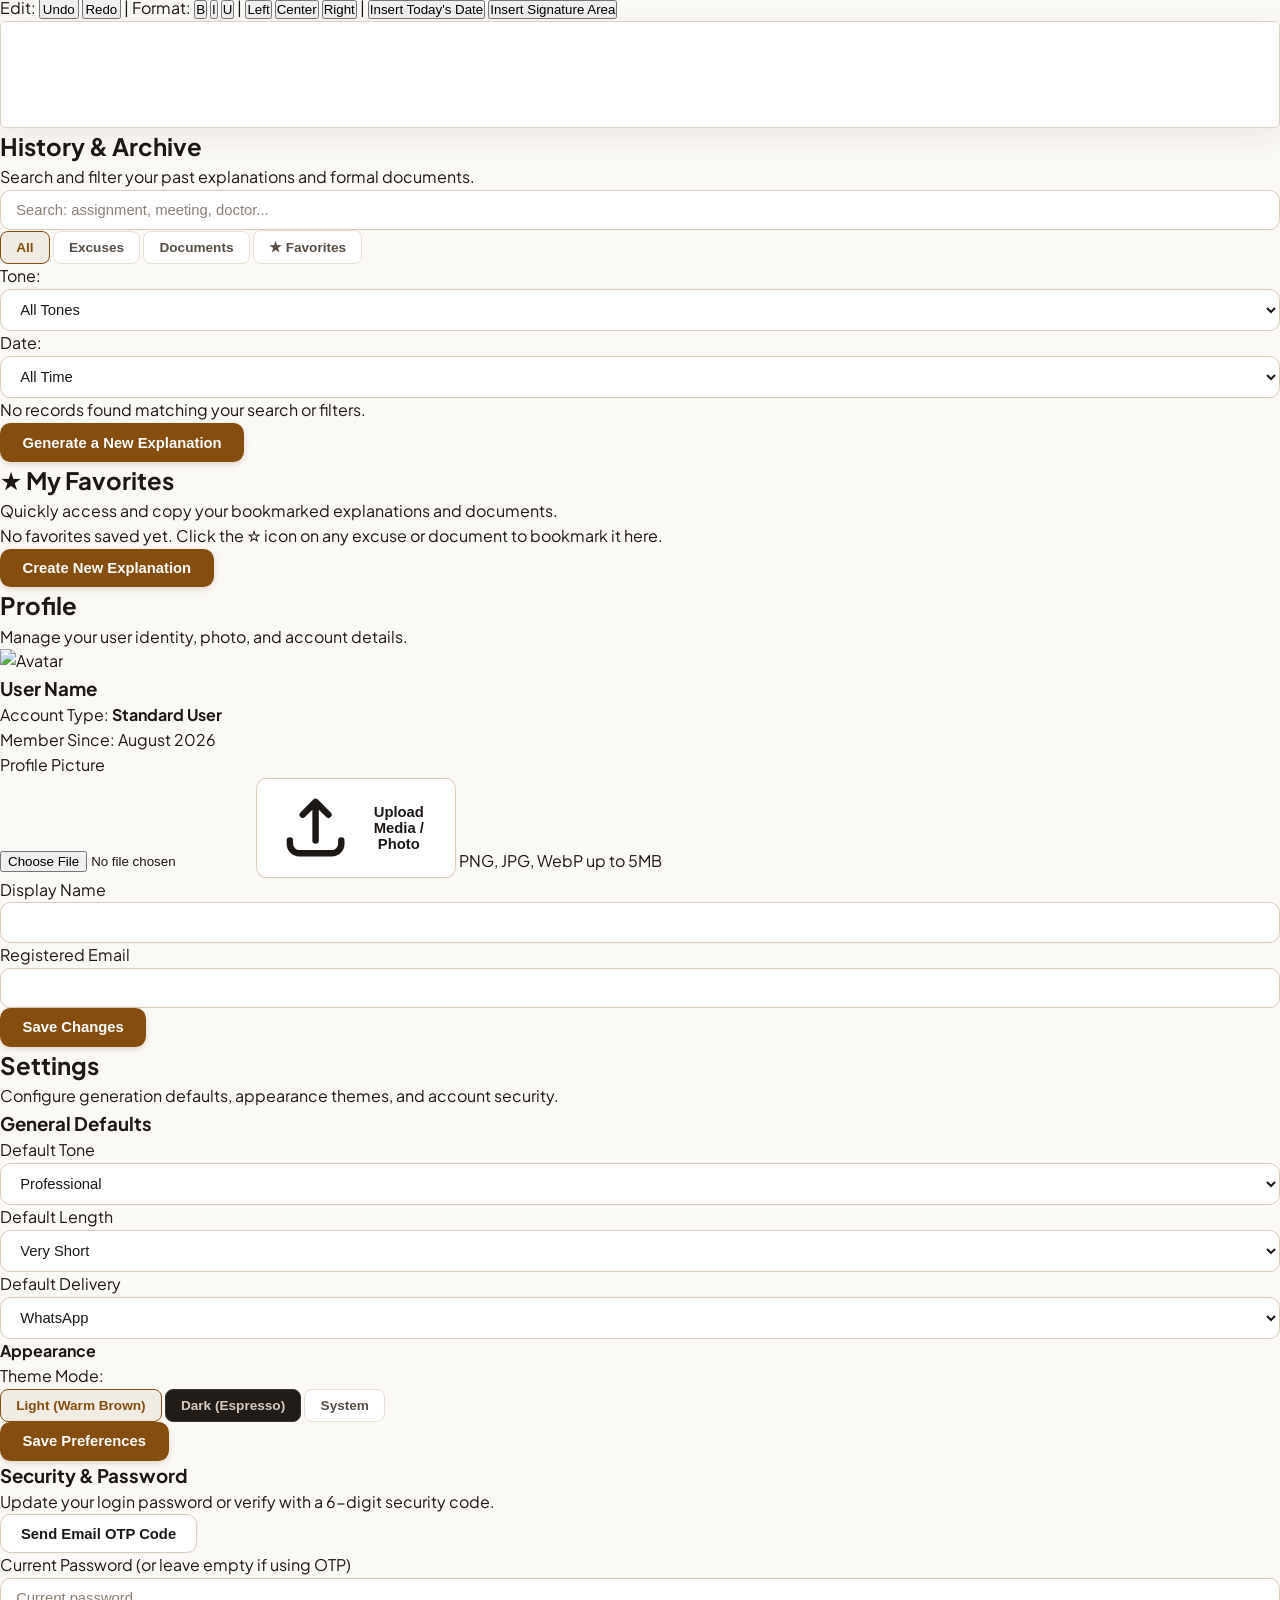
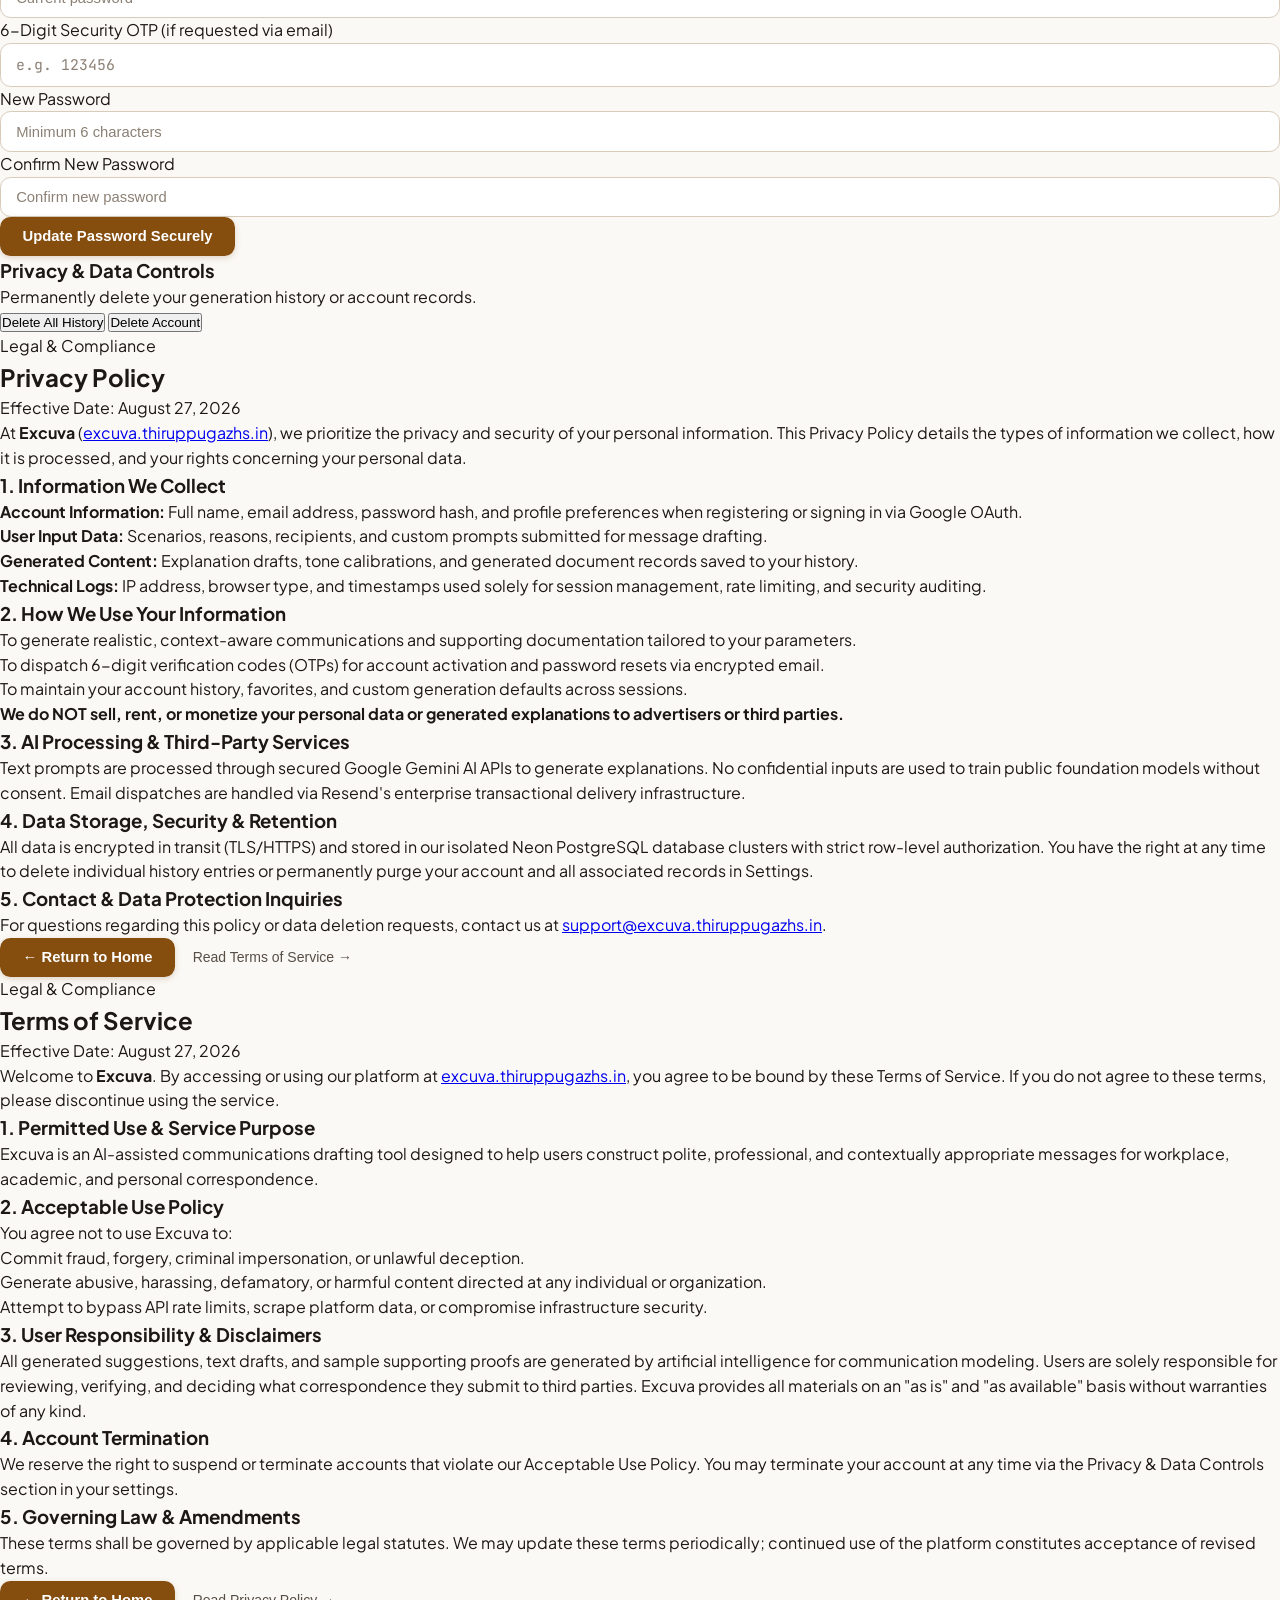
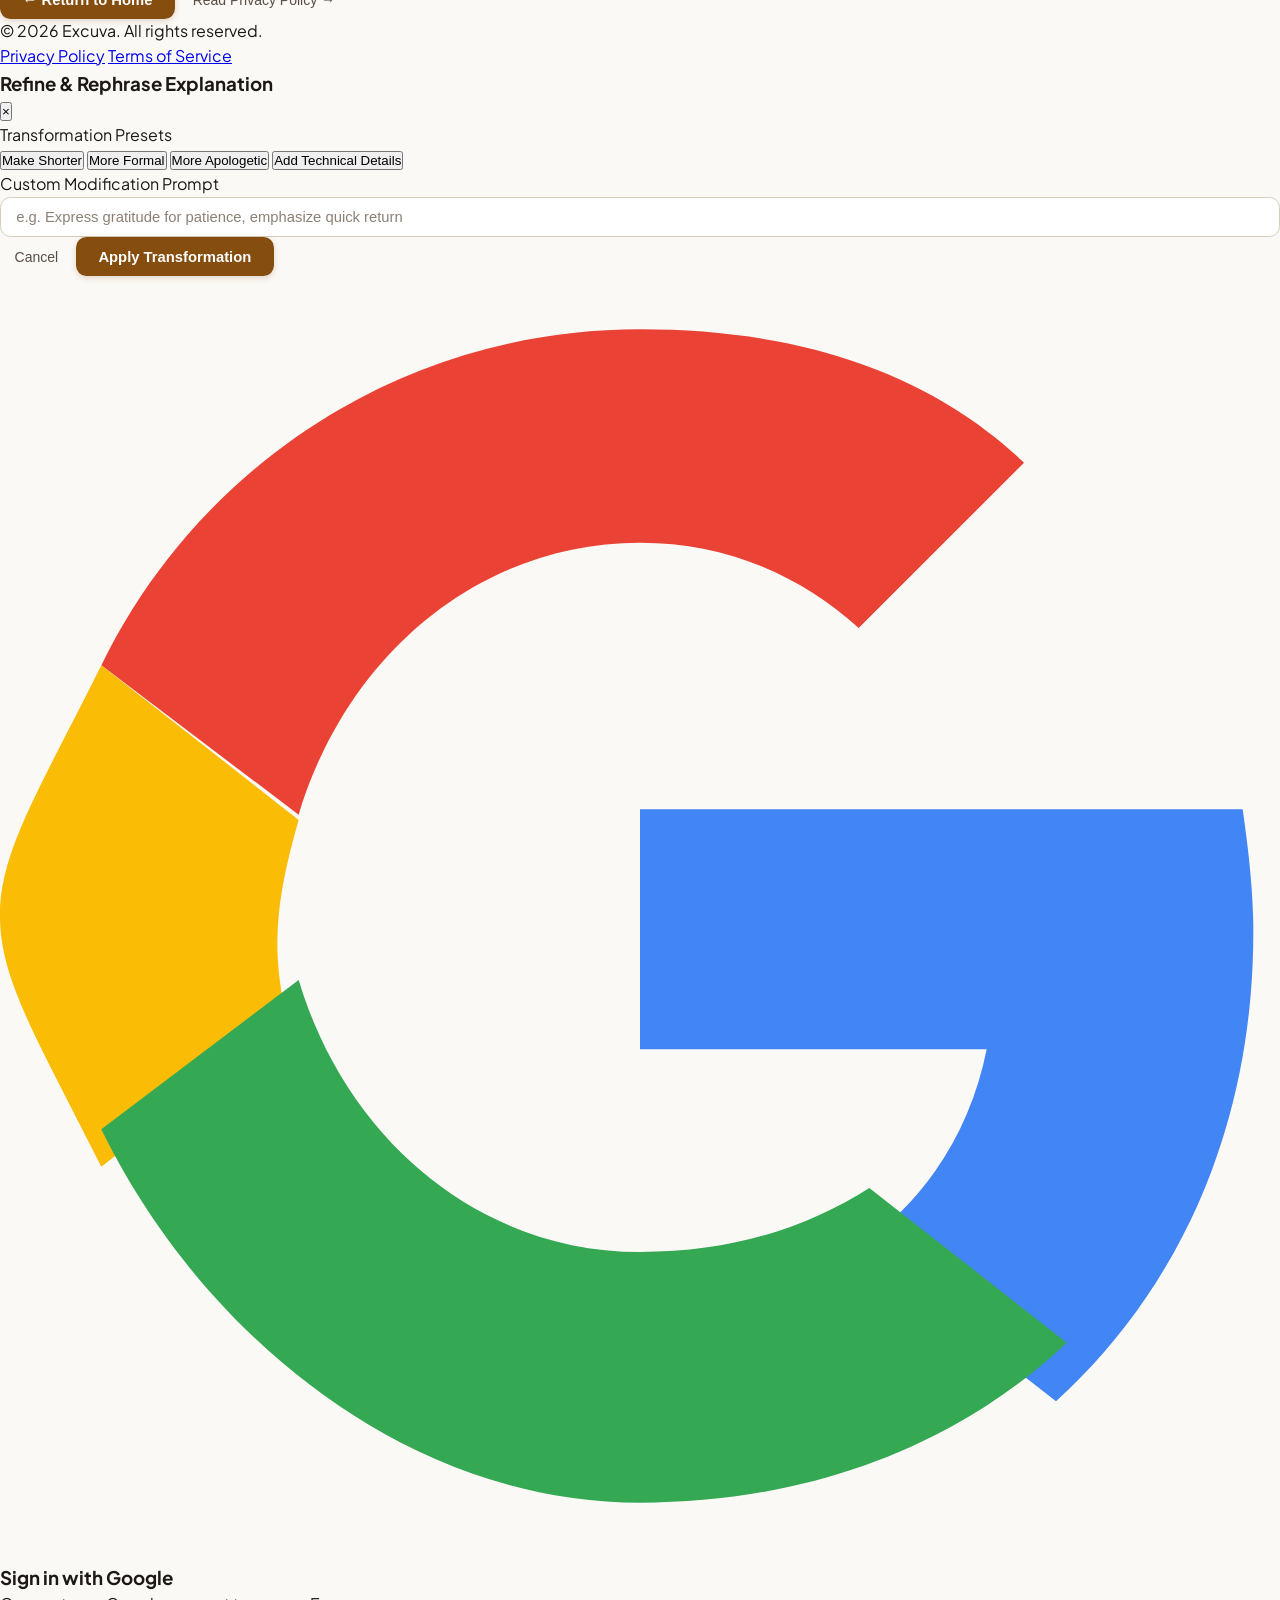
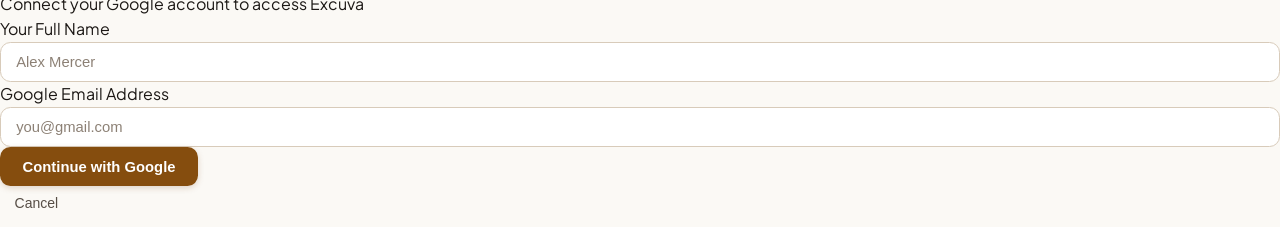
==== commit 587a70b2: "Fix click event routing syntax error, expand Privacy & Terms, add site link and clean README" ====
--- a/static/index.html
+++ b/static/index.html
@@ -1701,25 +1701,124 @@
 
       <!-- ==================== VIEW: PRIVACY POLICY ==================== -->
       <section id="view-privacy" class="view-section hidden max-w-3xl mx-auto py-8 space-y-6 text-stone-700">
-        <h2 class="text-3xl font-black text-stone-900">Privacy Policy</h2>
-        <p class="text-xs text-stone-500">Last updated: August 2026</p>
-        <p class="leading-relaxed">Excuva respects your privacy. We process situation data strictly to produce contextual explanations. We do not sell your personal data or generated messages to third parties.</p>
-        <h3 class="text-lg font-bold text-stone-900 pt-2">Data Protection & Retention</h3>
-        <p class="leading-relaxed">All generated records and account sessions are stored securely in your Neon PostgreSQL database and encrypted in transit. You have the full right to delete your explanation history or account at any time.</p>
-        <div class="pt-4">
-          <button data-nav="landing" class="btn-secondary text-sm font-semibold">Back to Home</button>
+        <div class="p-8 sm:p-10 rounded-3xl border border-stone-200 bg-white shadow-xl space-y-6">
+          <div>
+            <span class="text-xs font-bold text-amber-800 uppercase tracking-wider">Legal & Compliance</span>
+            <h2 class="text-3xl font-black text-stone-900 mt-1">Privacy Policy</h2>
+            <p class="text-xs text-stone-400 mt-1">Effective Date: August 27, 2026</p>
+          </div>
+
+          <p class="text-sm leading-relaxed">
+            At <strong>Excuva</strong> (<a href="https://excuva.thiruppugazhs.in" class="text-amber-800 font-semibold hover:underline">excuva.thiruppugazhs.in</a>), we prioritize the privacy and security of your personal information. This Privacy Policy details the types of information we collect, how it is processed, and your rights concerning your personal data.
+          </p>
+
+          <div class="space-y-4 pt-2 text-sm leading-relaxed">
+            <div>
+              <h3 class="text-base font-bold text-stone-900 mb-1">1. Information We Collect</h3>
+              <ul class="list-disc list-inside space-y-1 text-stone-600 ml-2">
+                <li><strong>Account Information:</strong> Full name, email address, password hash, and profile preferences when registering or signing in via Google OAuth.</li>
+                <li><strong>User Input Data:</strong> Scenarios, reasons, recipients, and custom prompts submitted for message drafting.</li>
+                <li><strong>Generated Content:</strong> Explanation drafts, tone calibrations, and generated document records saved to your history.</li>
+                <li><strong>Technical Logs:</strong> IP address, browser type, and timestamps used solely for session management, rate limiting, and security auditing.</li>
+              </ul>
+            </div>
+
+            <div>
+              <h3 class="text-base font-bold text-stone-900 mb-1">2. How We Use Your Information</h3>
+              <ul class="list-disc list-inside space-y-1 text-stone-600 ml-2">
+                <li>To generate realistic, context-aware communications and supporting documentation tailored to your parameters.</li>
+                <li>To dispatch 6-digit verification codes (OTPs) for account activation and password resets via encrypted email.</li>
+                <li>To maintain your account history, favorites, and custom generation defaults across sessions.</li>
+                <li><strong>We do NOT sell, rent, or monetize your personal data or generated explanations to advertisers or third parties.</strong></li>
+              </ul>
+            </div>
+
+            <div>
+              <h3 class="text-base font-bold text-stone-900 mb-1">3. AI Processing & Third-Party Services</h3>
+              <p class="text-stone-600">
+                Text prompts are processed through secured Google Gemini AI APIs to generate explanations. No confidential inputs are used to train public foundation models without consent. Email dispatches are handled via Resend's enterprise transactional delivery infrastructure.
+              </p>
+            </div>
+
+            <div>
+              <h3 class="text-base font-bold text-stone-900 mb-1">4. Data Storage, Security & Retention</h3>
+              <p class="text-stone-600">
+                All data is encrypted in transit (TLS/HTTPS) and stored in our isolated Neon PostgreSQL database clusters with strict row-level authorization. You have the right at any time to delete individual history entries or permanently purge your account and all associated records in Settings.
+              </p>
+            </div>
+
+            <div>
+              <h3 class="text-base font-bold text-stone-900 mb-1">5. Contact & Data Protection Inquiries</h3>
+              <p class="text-stone-600">
+                For questions regarding this policy or data deletion requests, contact us at <a href="mailto:support@excuva.thiruppugazhs.in" class="text-amber-800 font-semibold hover:underline">support@excuva.thiruppugazhs.in</a>.
+              </p>
+            </div>
+          </div>
+
+          <div class="pt-4 border-t border-stone-200 flex items-center justify-between">
+            <button data-nav="landing" class="btn-primary text-xs px-5 py-2.5 font-bold">← Return to Home</button>
+            <button data-nav="terms" class="btn-ghost text-xs text-amber-800 font-bold hover:underline">Read Terms of Service →</button>
+          </div>
         </div>
       </section>
 
       <!-- ==================== VIEW: TERMS OF SERVICE ==================== -->
       <section id="view-terms" class="view-section hidden max-w-3xl mx-auto py-8 space-y-6 text-stone-700">
-        <h2 class="text-3xl font-black text-stone-900">Terms of Service</h2>
-        <p class="text-xs text-stone-500">Last updated: August 2026</p>
-        <p class="leading-relaxed">By creating an account and utilizing Excuva, you agree to use the generated communication materials responsibly for legitimate personal, academic, and workplace correspondence.</p>
-        <h3 class="text-lg font-bold text-stone-900 pt-2">User Conduct</h3>
-        <p class="leading-relaxed">Users agree not to utilize the platform for fraudulent misrepresentation or illegal endeavors.</p>
-        <div class="pt-4">
-          <button data-nav="landing" class="btn-secondary text-sm font-semibold">Back to Home</button>
+        <div class="p-8 sm:p-10 rounded-3xl border border-stone-200 bg-white shadow-xl space-y-6">
+          <div>
+            <span class="text-xs font-bold text-amber-800 uppercase tracking-wider">Legal & Compliance</span>
+            <h2 class="text-3xl font-black text-stone-900 mt-1">Terms of Service</h2>
+            <p class="text-xs text-stone-400 mt-1">Effective Date: August 27, 2026</p>
+          </div>
+
+          <p class="text-sm leading-relaxed">
+            Welcome to <strong>Excuva</strong>. By accessing or using our platform at <a href="https://excuva.thiruppugazhs.in" class="text-amber-800 font-semibold hover:underline">excuva.thiruppugazhs.in</a>, you agree to be bound by these Terms of Service. If you do not agree to these terms, please discontinue using the service.
+          </p>
+
+          <div class="space-y-4 pt-2 text-sm leading-relaxed">
+            <div>
+              <h3 class="text-base font-bold text-stone-900 mb-1">1. Permitted Use & Service Purpose</h3>
+              <p class="text-stone-600">
+                Excuva is an AI-assisted communications drafting tool designed to help users construct polite, professional, and contextually appropriate messages for workplace, academic, and personal correspondence.
+              </p>
+            </div>
+
+            <div>
+              <h3 class="text-base font-bold text-stone-900 mb-1">2. Acceptable Use Policy</h3>
+              <p class="text-stone-600 mb-1.5">You agree not to use Excuva to:</p>
+              <ul class="list-disc list-inside space-y-1 text-stone-600 ml-2">
+                <li>Commit fraud, forgery, criminal impersonation, or unlawful deception.</li>
+                <li>Generate abusive, harassing, defamatory, or harmful content directed at any individual or organization.</li>
+                <li>Attempt to bypass API rate limits, scrape platform data, or compromise infrastructure security.</li>
+              </ul>
+            </div>
+
+            <div>
+              <h3 class="text-base font-bold text-stone-900 mb-1">3. User Responsibility & Disclaimers</h3>
+              <p class="text-stone-600">
+                All generated suggestions, text drafts, and sample supporting proofs are generated by artificial intelligence for communication modeling. Users are solely responsible for reviewing, verifying, and deciding what correspondence they submit to third parties. Excuva provides all materials on an "as is" and "as available" basis without warranties of any kind.
+              </p>
+            </div>
+
+            <div>
+              <h3 class="text-base font-bold text-stone-900 mb-1">4. Account Termination</h3>
+              <p class="text-stone-600">
+                We reserve the right to suspend or terminate accounts that violate our Acceptable Use Policy. You may terminate your account at any time via the Privacy & Data Controls section in your settings.
+              </p>
+            </div>
+
+            <div>
+              <h3 class="text-base font-bold text-stone-900 mb-1">5. Governing Law & Amendments</h3>
+              <p class="text-stone-600">
+                These terms shall be governed by applicable legal statutes. We may update these terms periodically; continued use of the platform constitutes acceptance of revised terms.
+              </p>
+            </div>
+          </div>
+
+          <div class="pt-4 border-t border-stone-200 flex items-center justify-between">
+            <button data-nav="landing" class="btn-primary text-xs px-5 py-2.5 font-bold">← Return to Home</button>
+            <button data-nav="privacy" class="btn-ghost text-xs text-amber-800 font-bold hover:underline">Read Privacy Policy →</button>
+          </div>
         </div>
       </section>
 
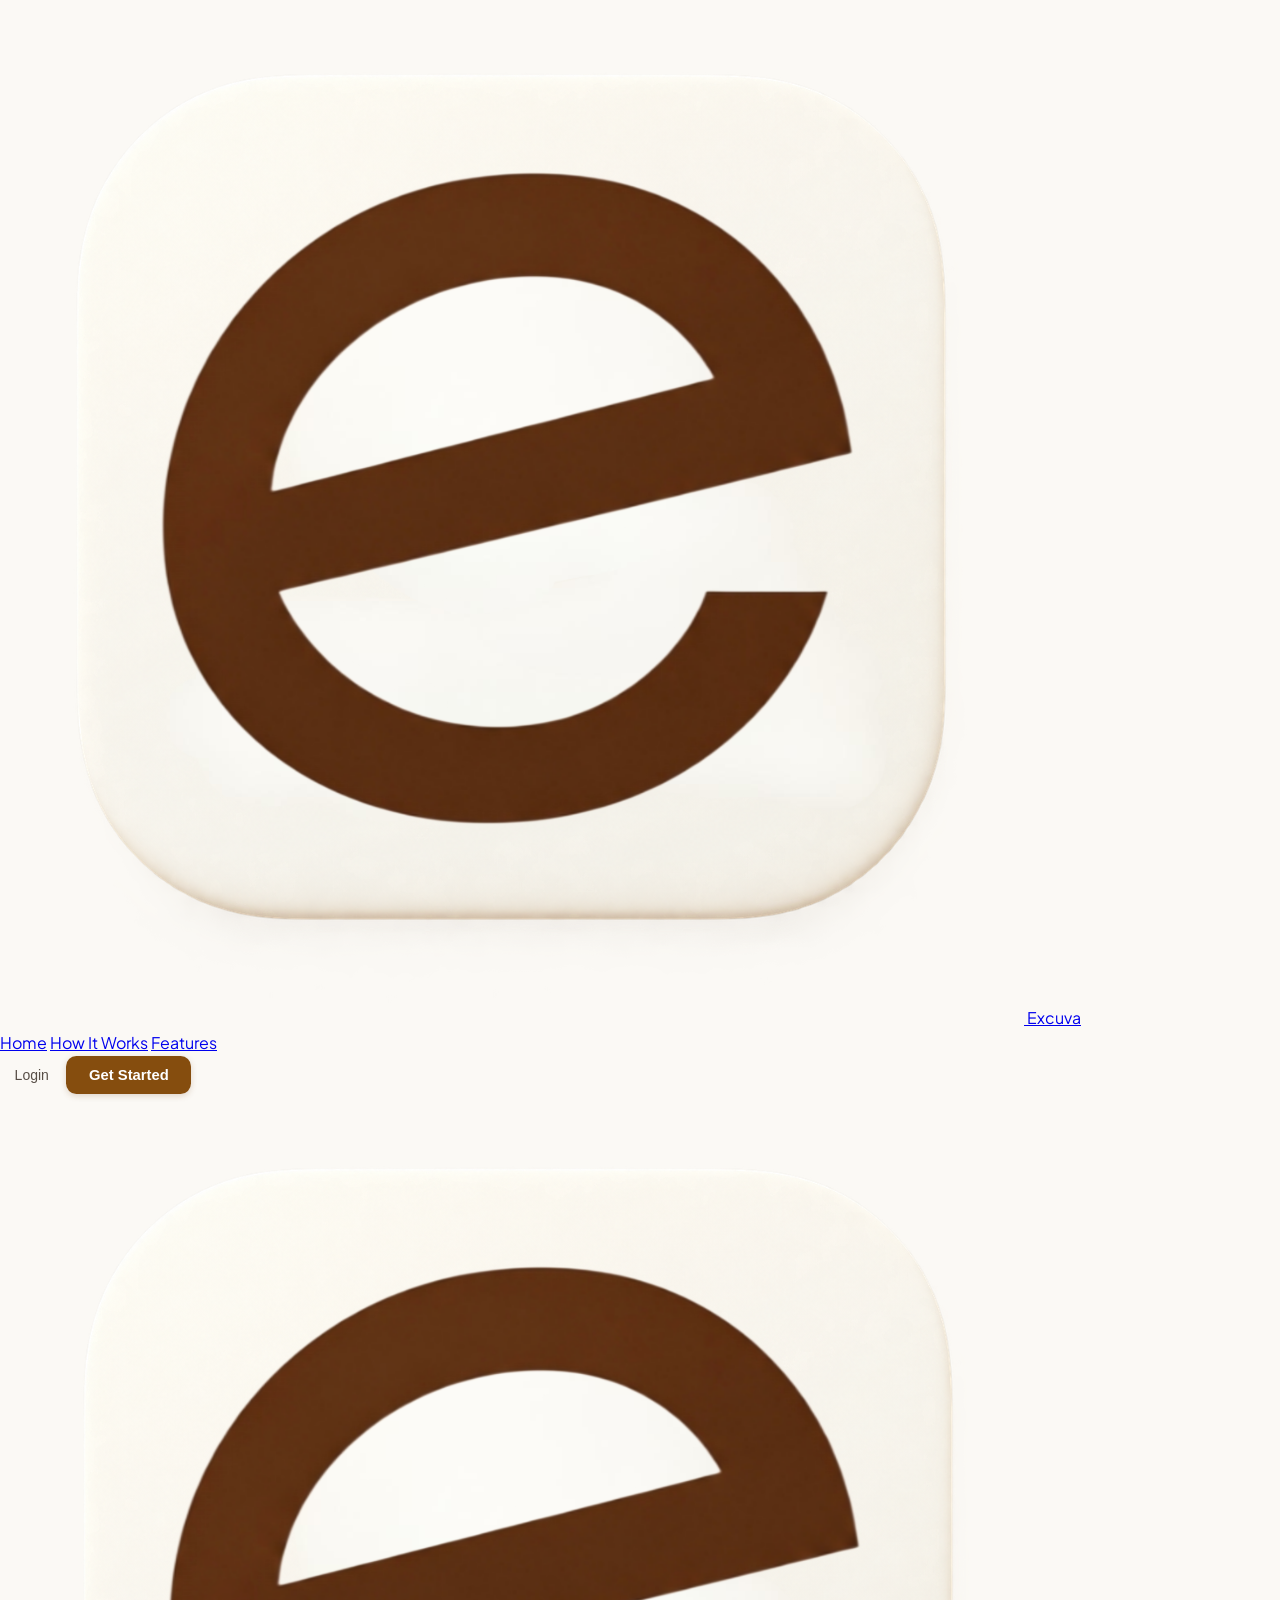
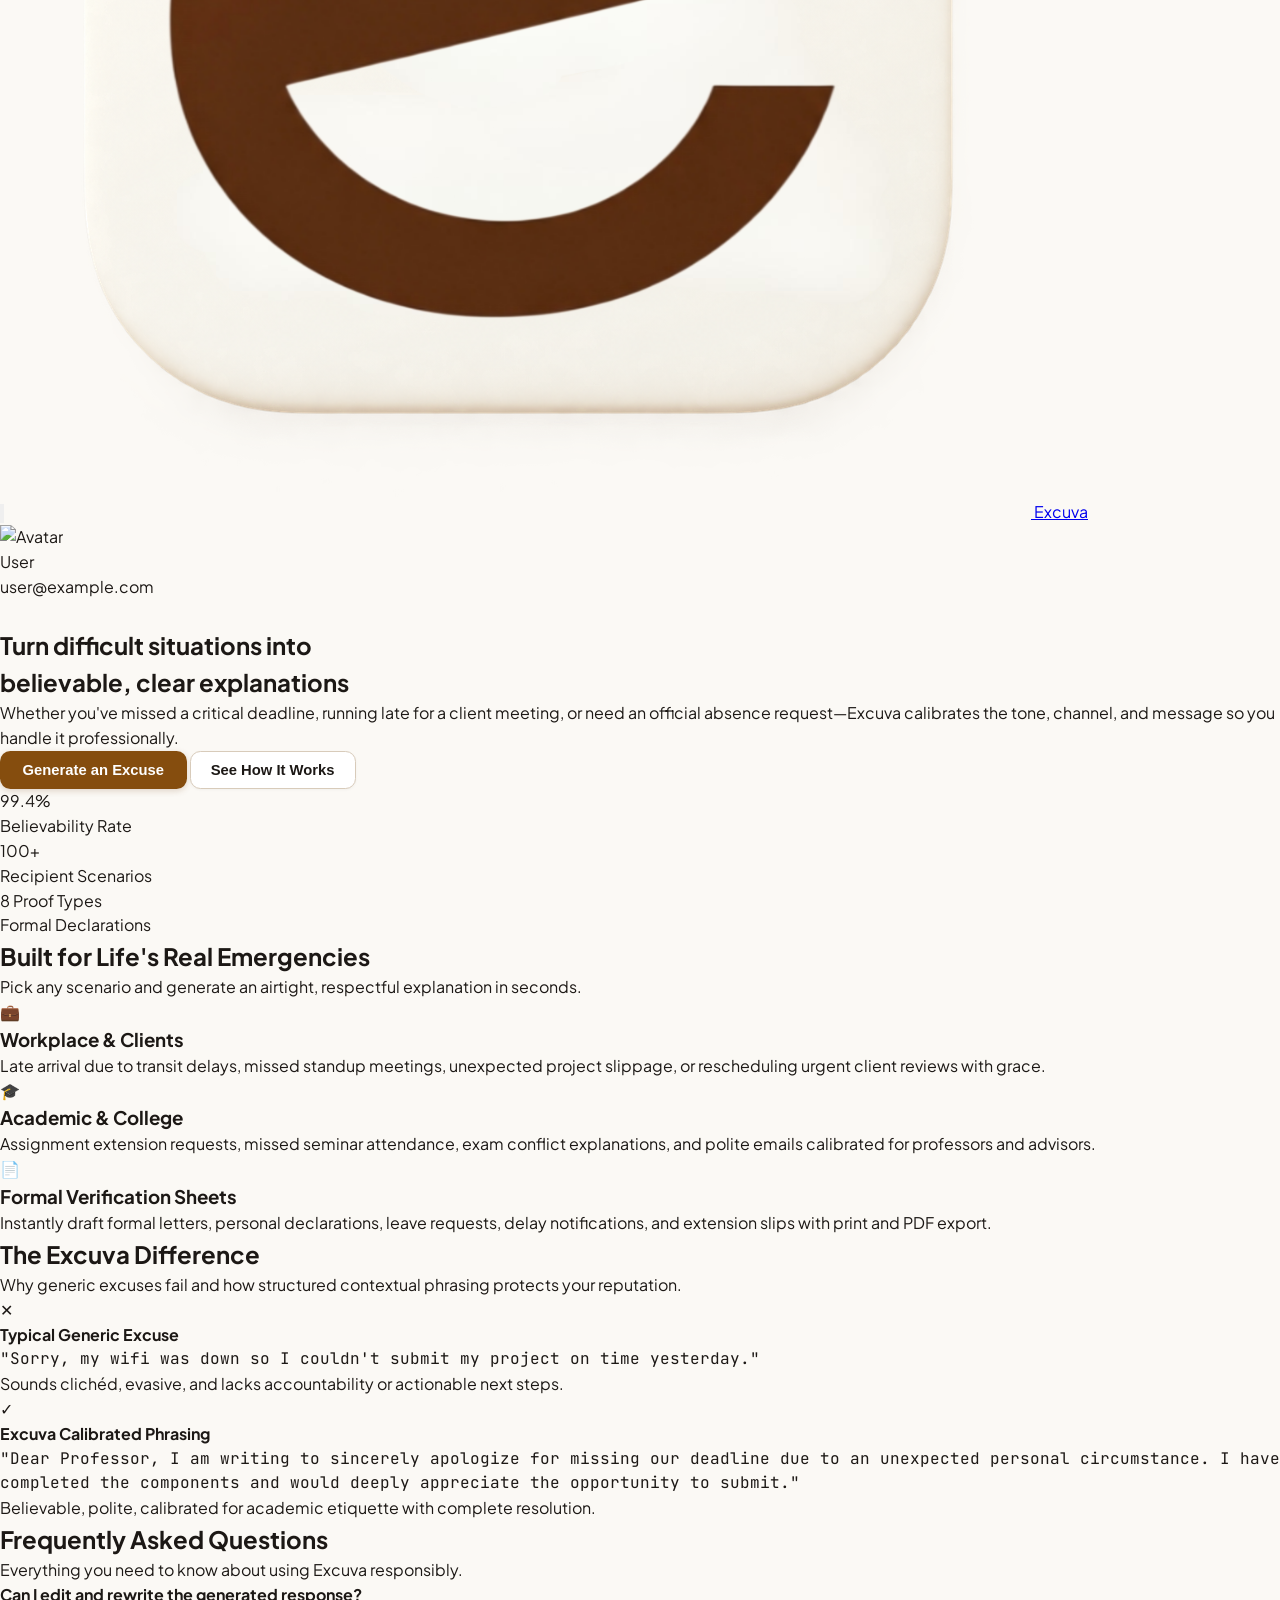
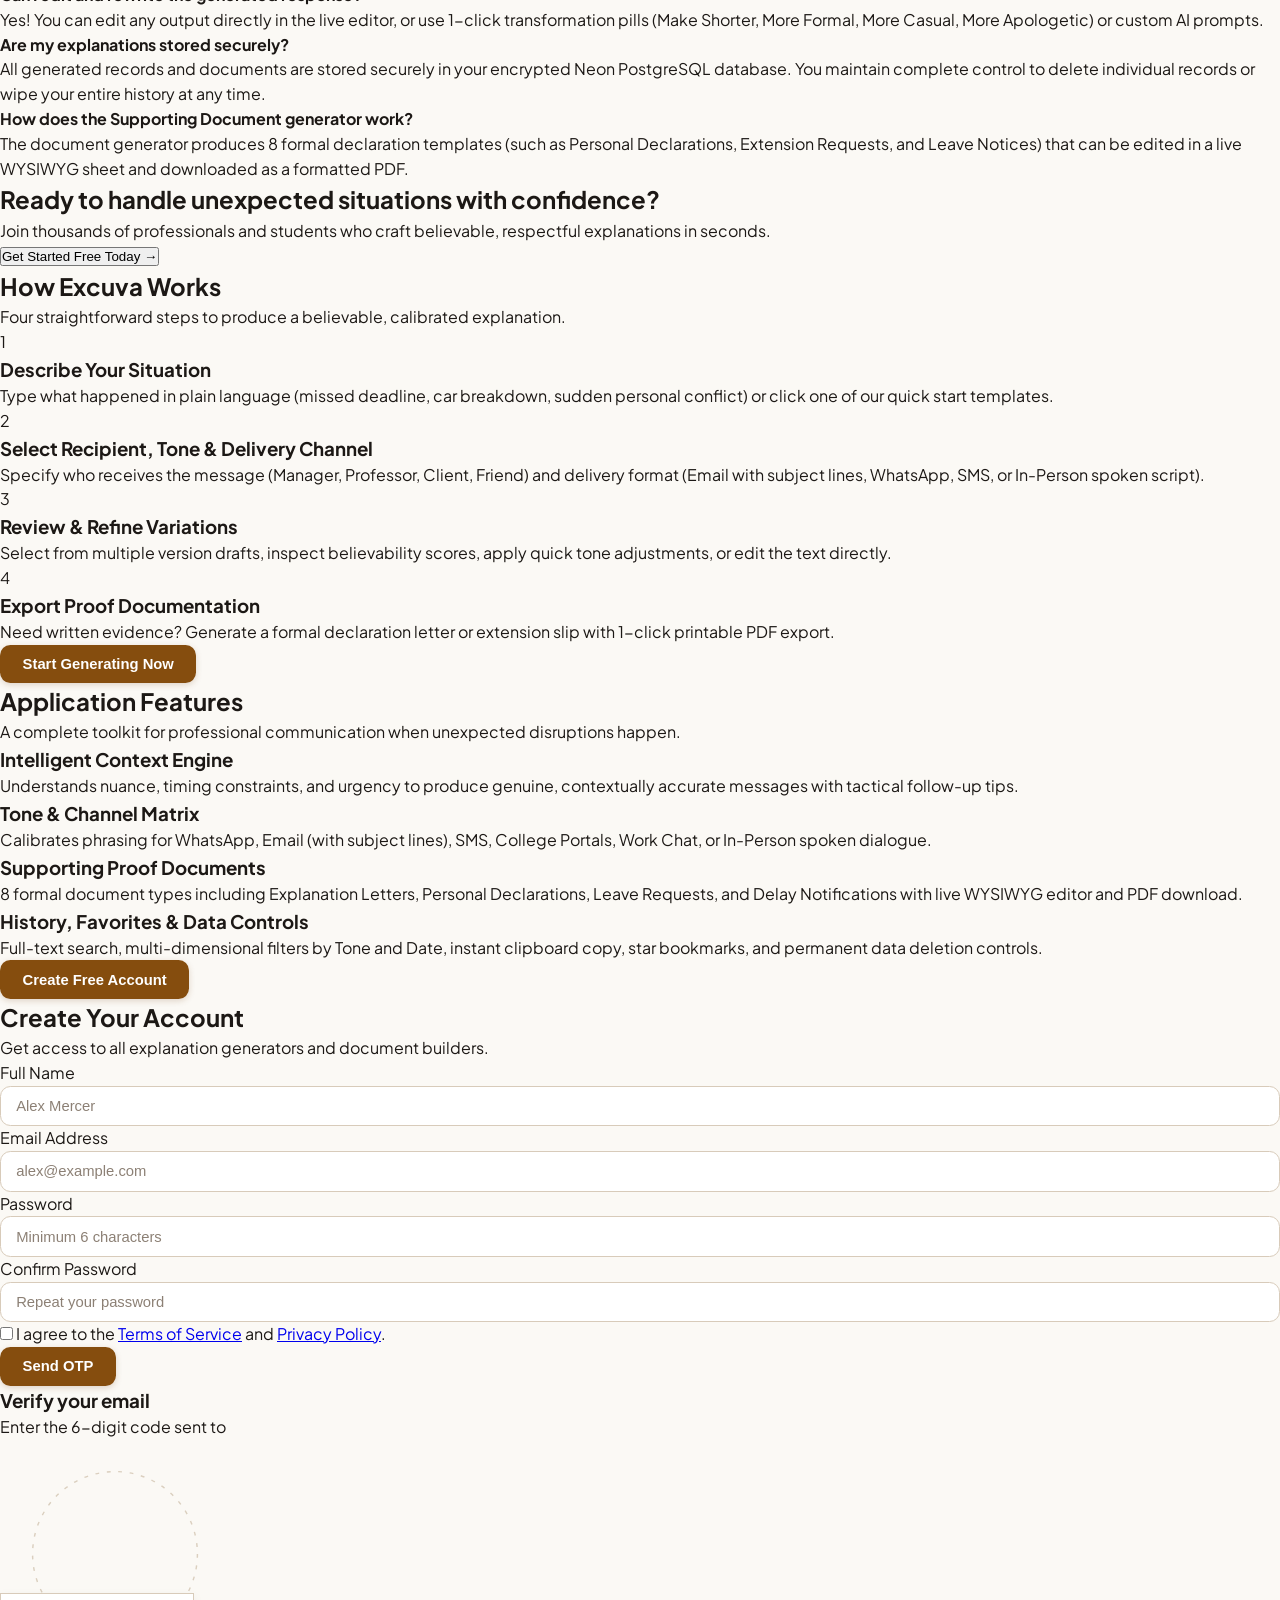
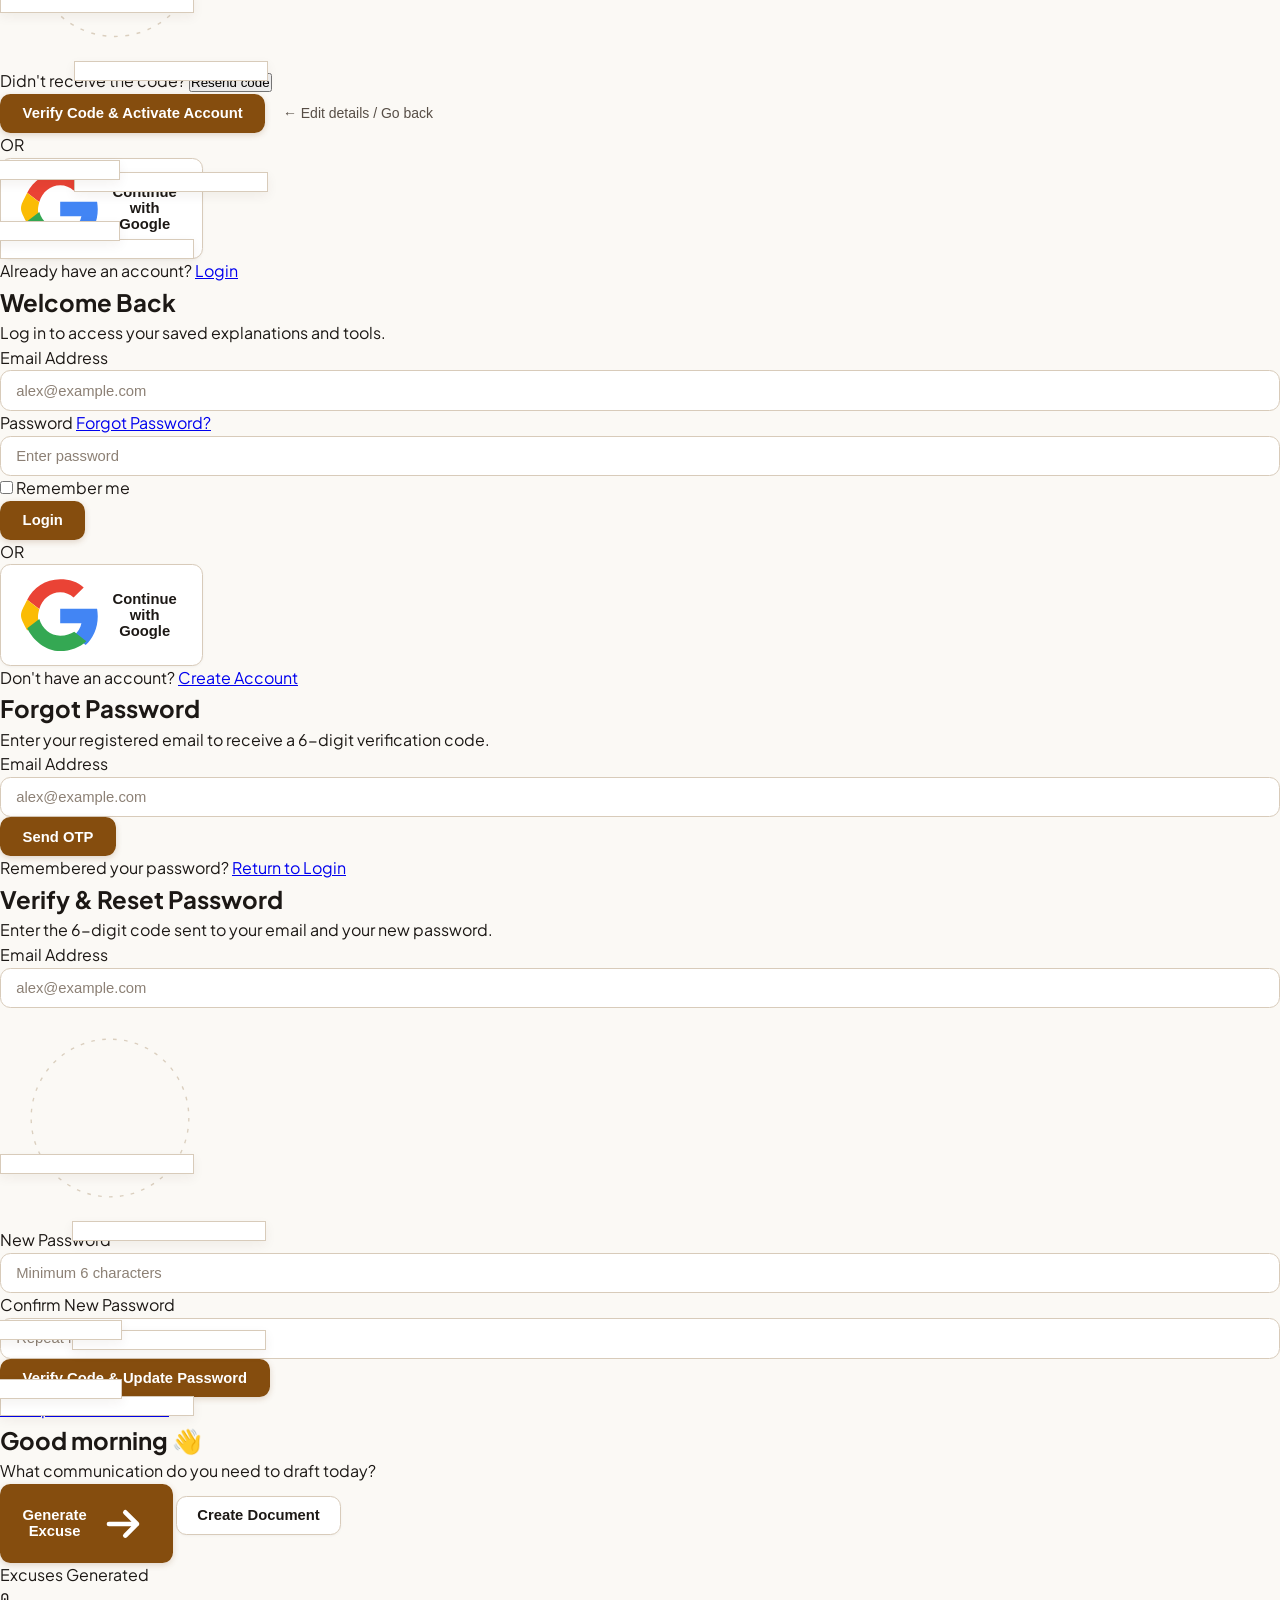
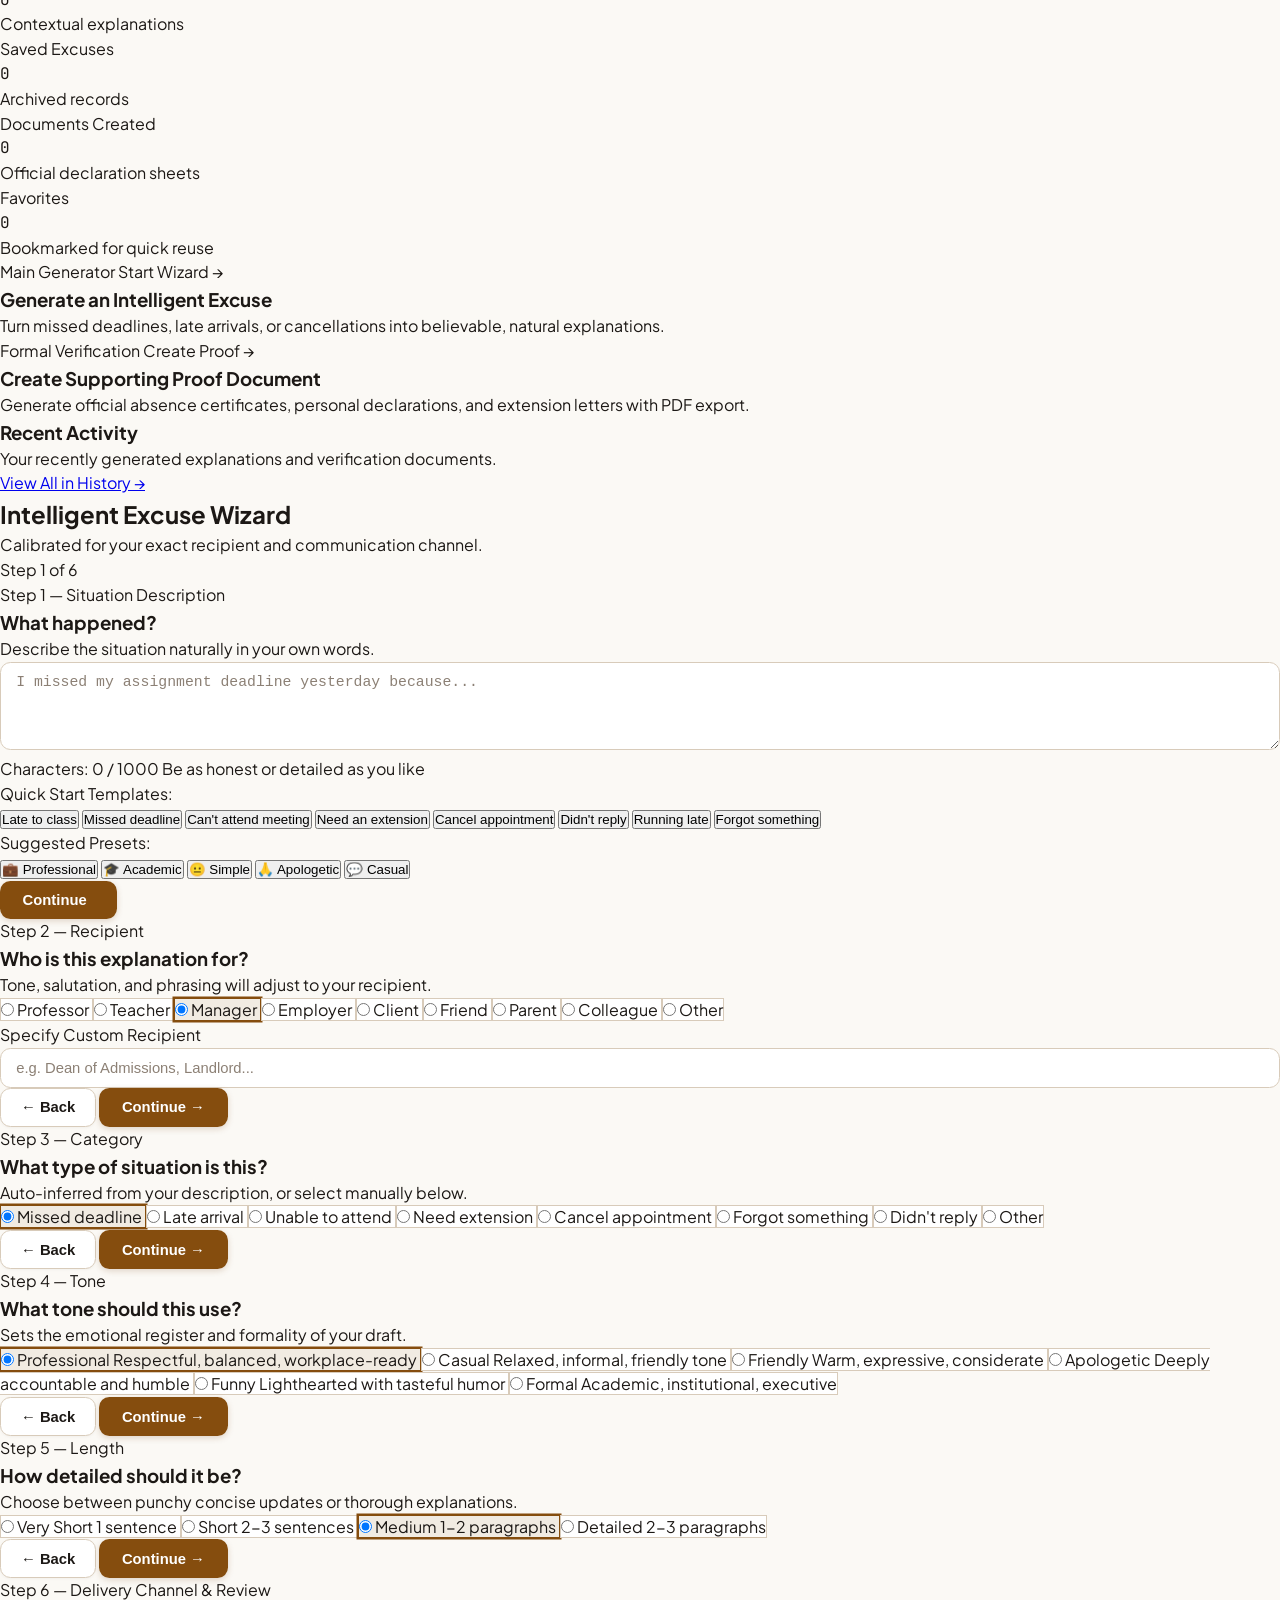
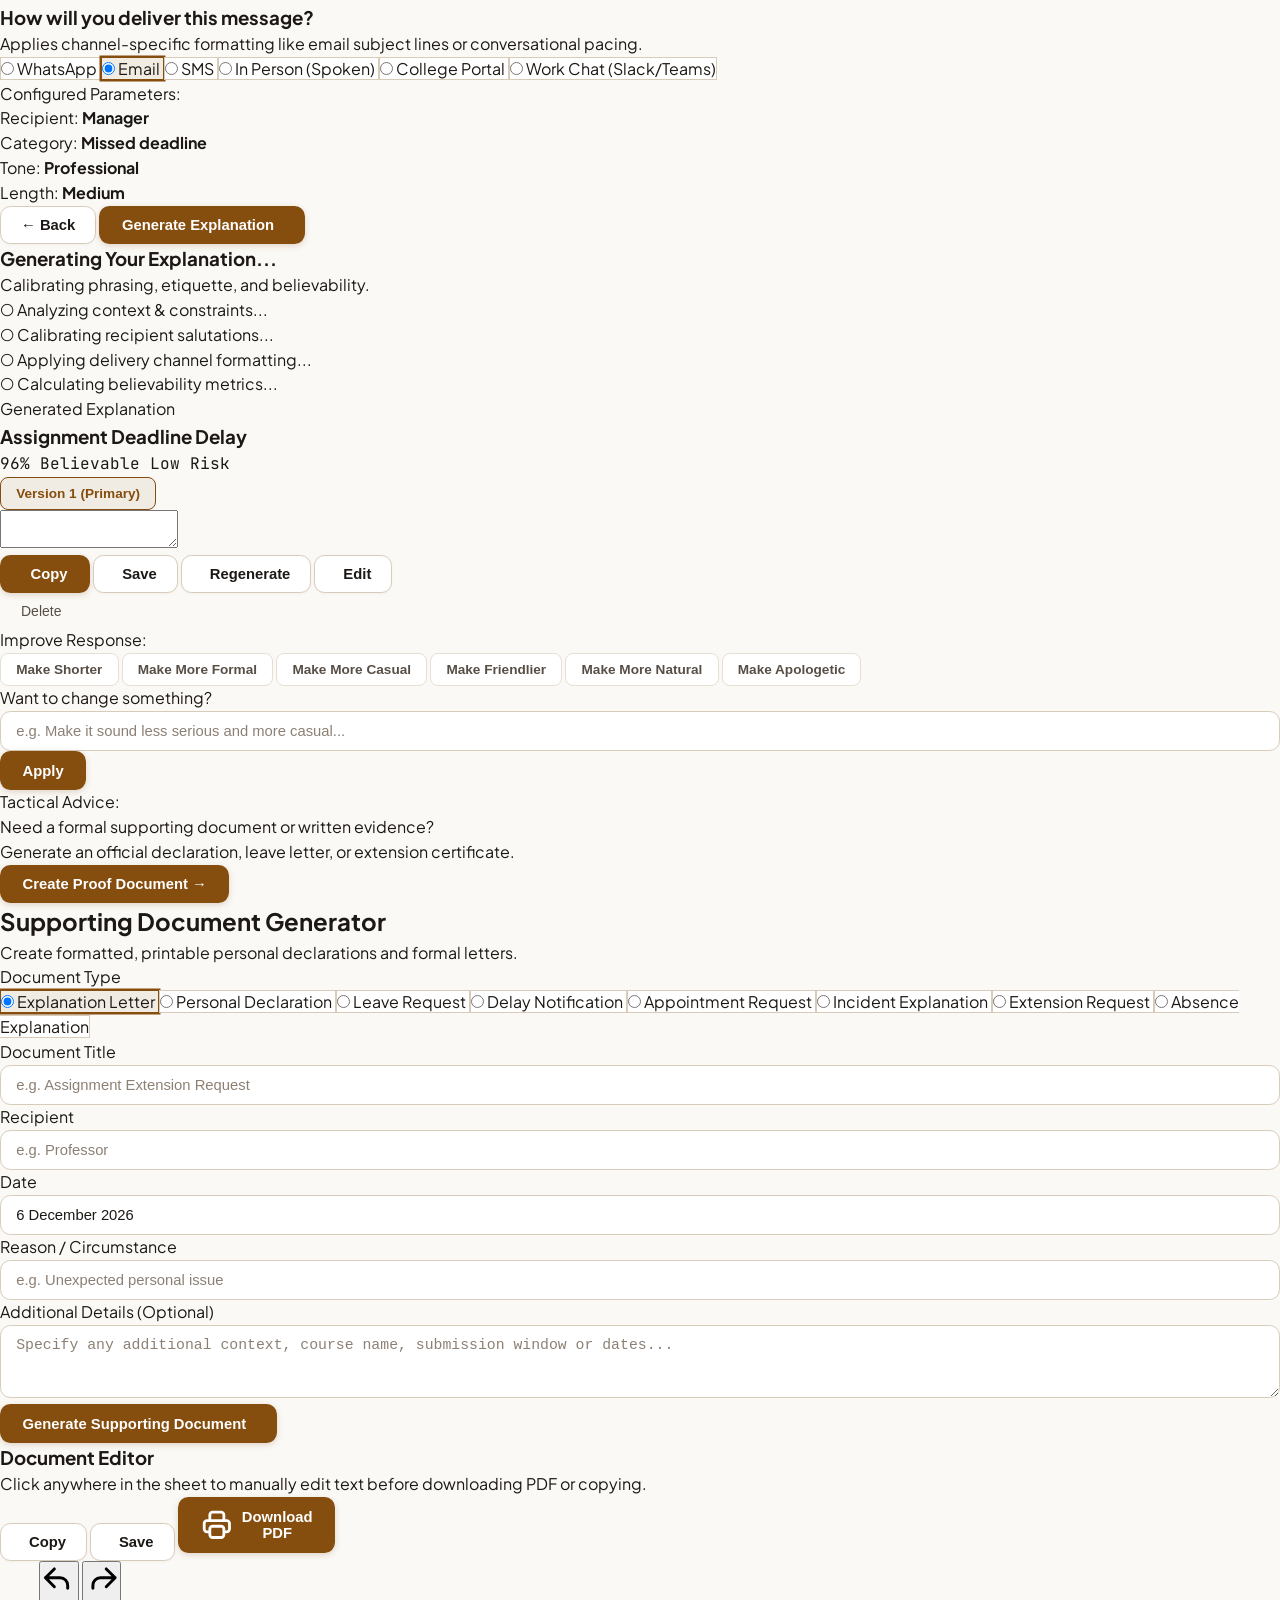
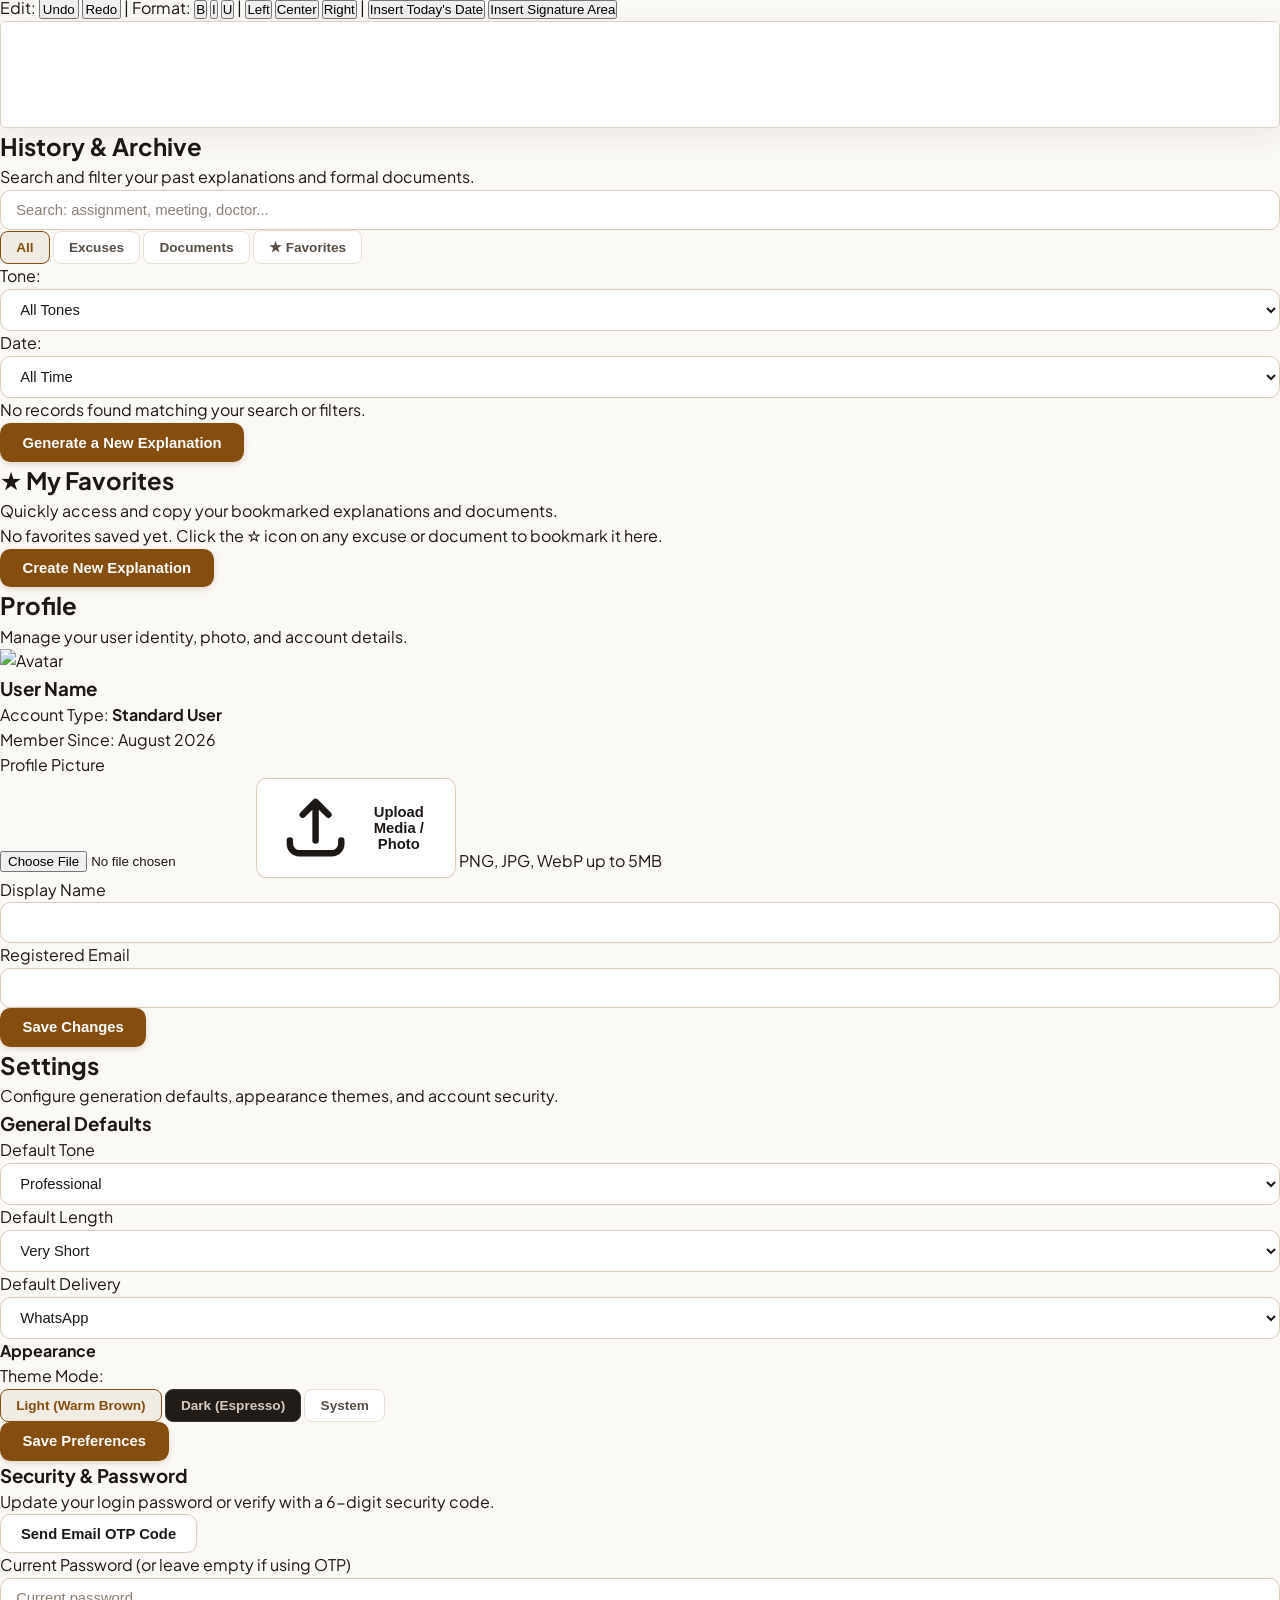
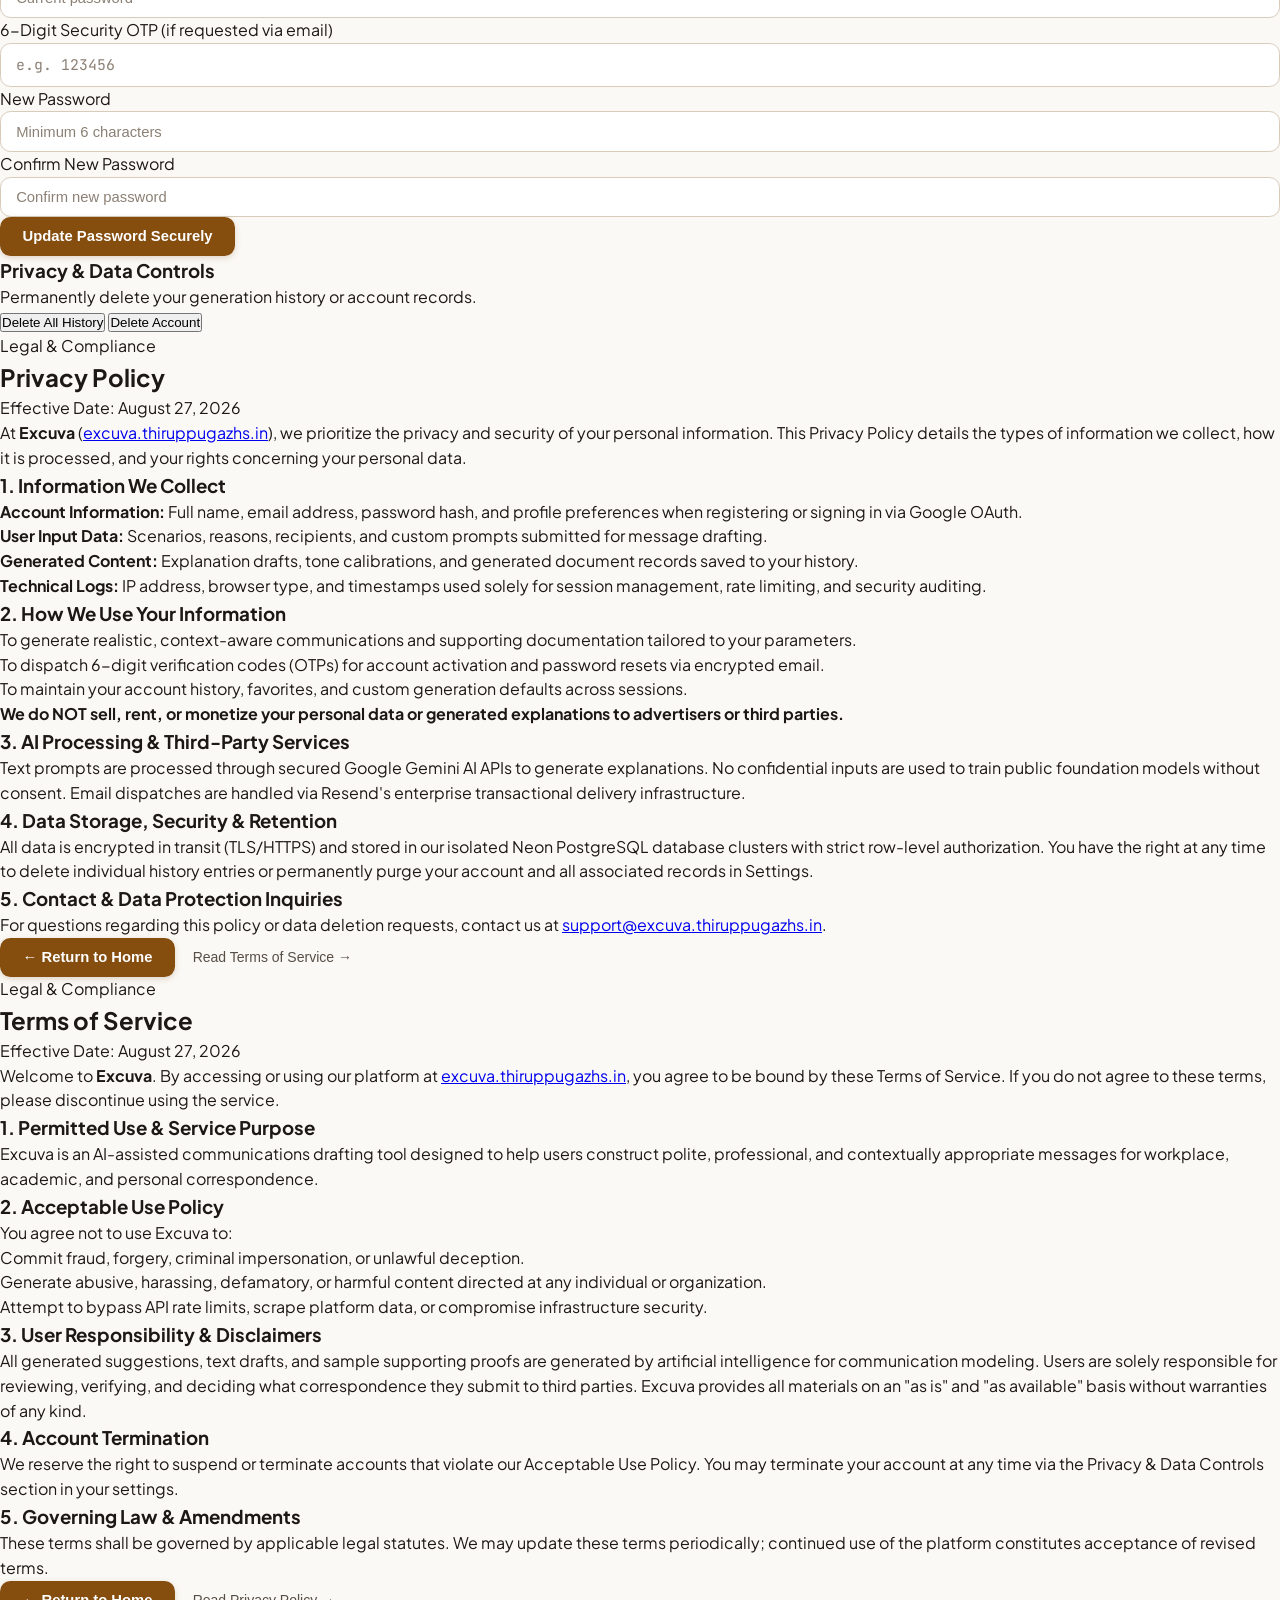
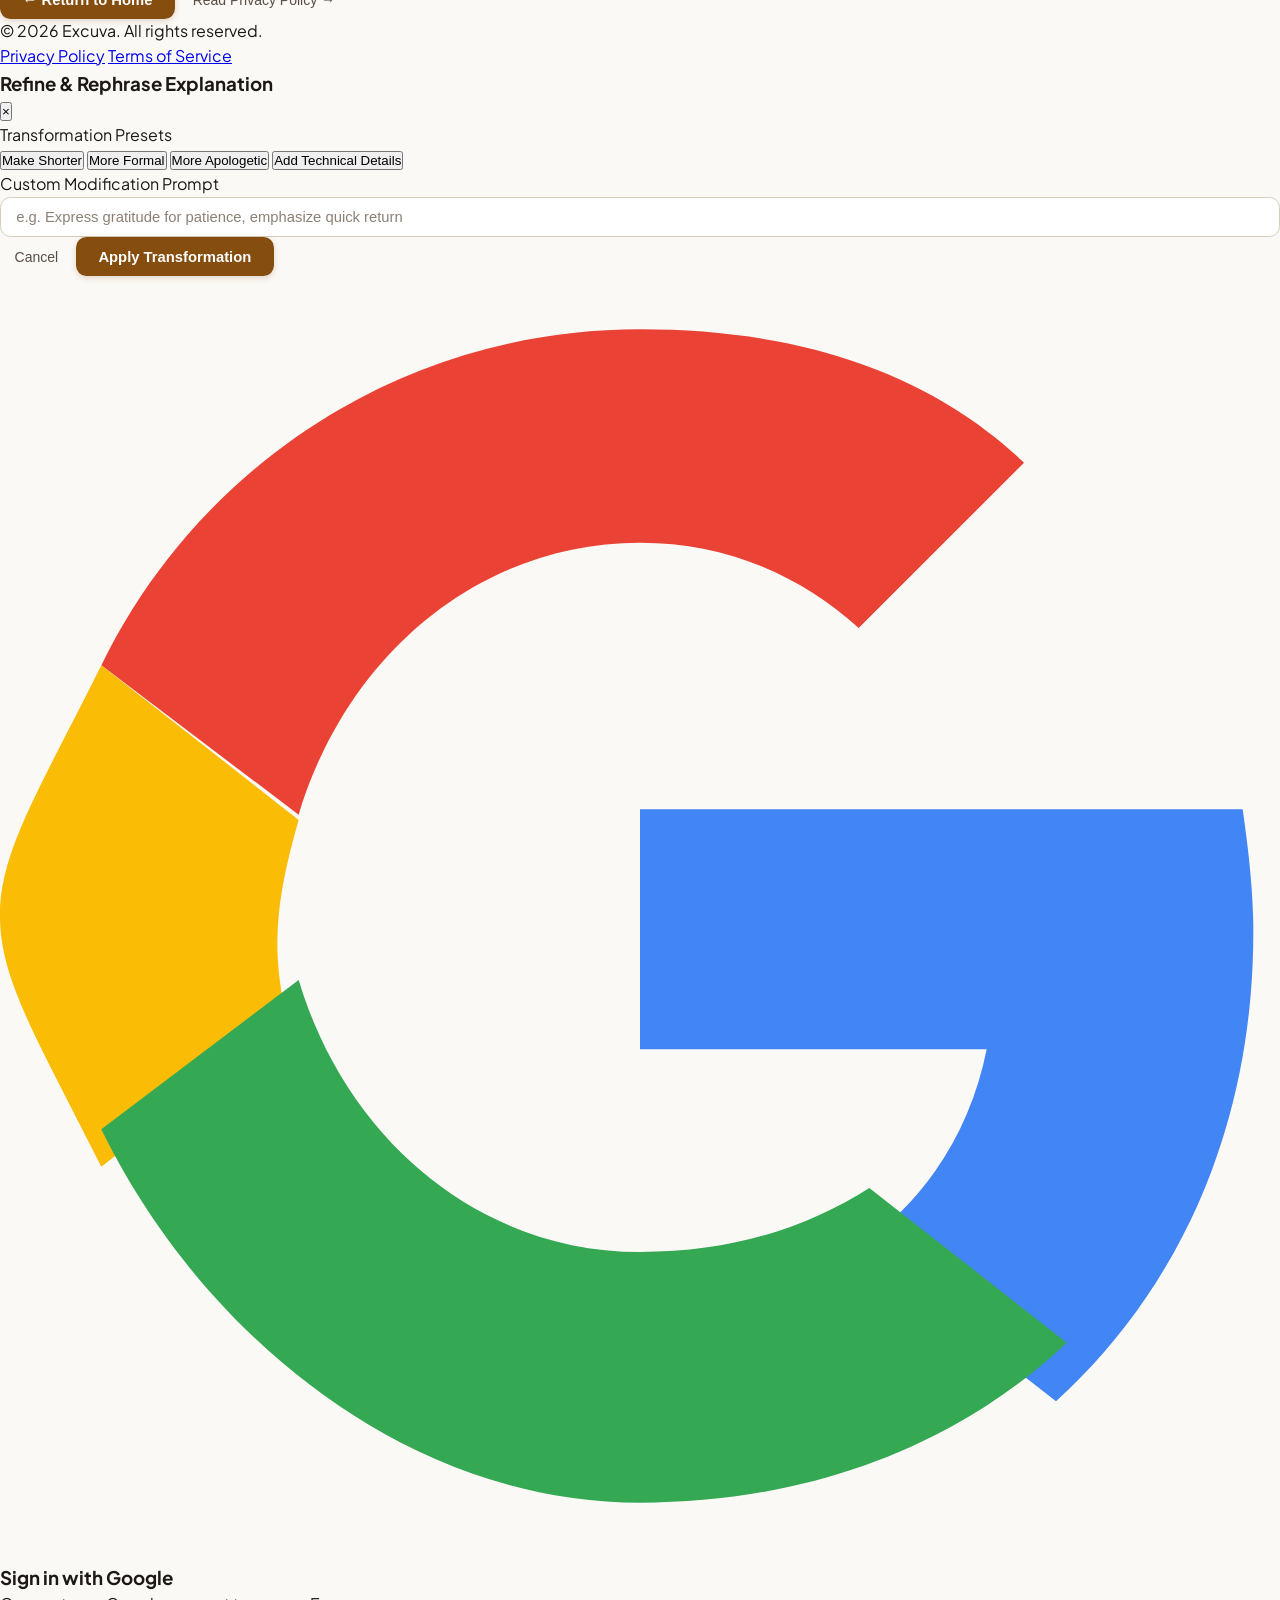
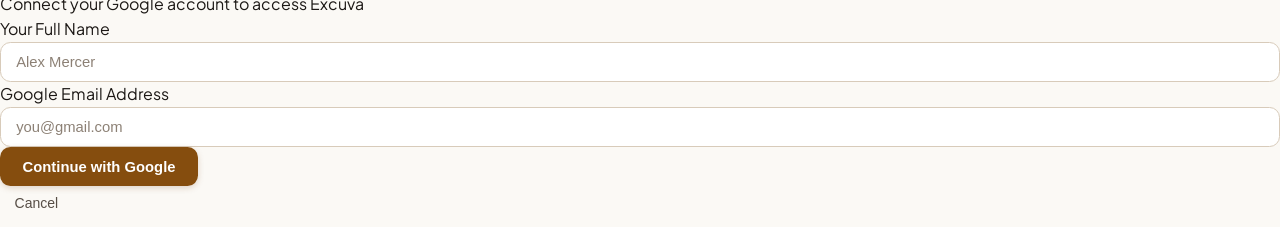
==== commit f7ac722f: "Update button copy to Send OTP for registration and password reset" ====
--- a/static/index.html
+++ b/static/index.html
@@ -458,7 +458,7 @@
             </div>
 
             <button type="submit" id="btn-register-submit" class="btn-primary w-full py-2.5 font-bold mt-2">
-              Send 6-Digit Verification Code
+              Send OTP
             </button>
           </form>
 
@@ -608,7 +608,7 @@
             </div>
 
             <button type="submit" id="btn-forgot-submit" class="btn-primary w-full py-2.5 font-bold">
-              Send 6-Digit Reset Code
+              Send OTP
             </button>
           </form>
 
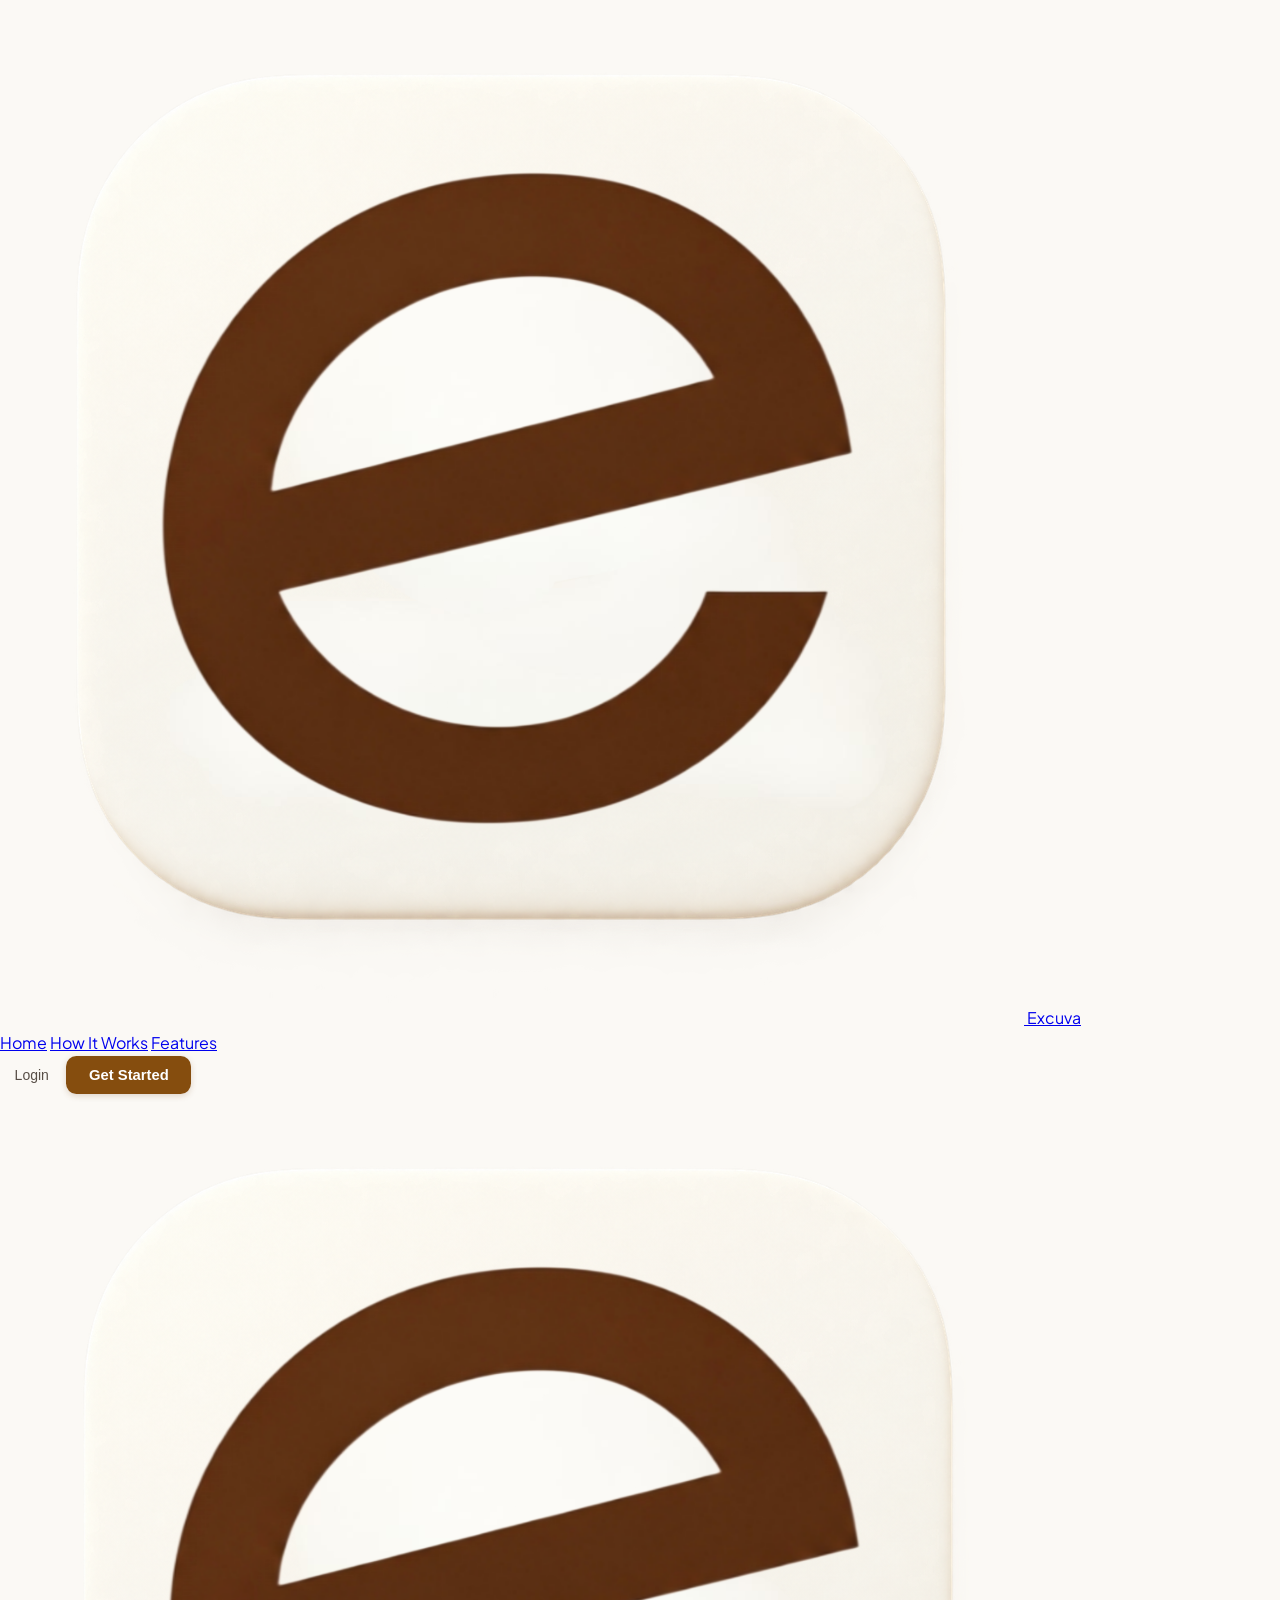
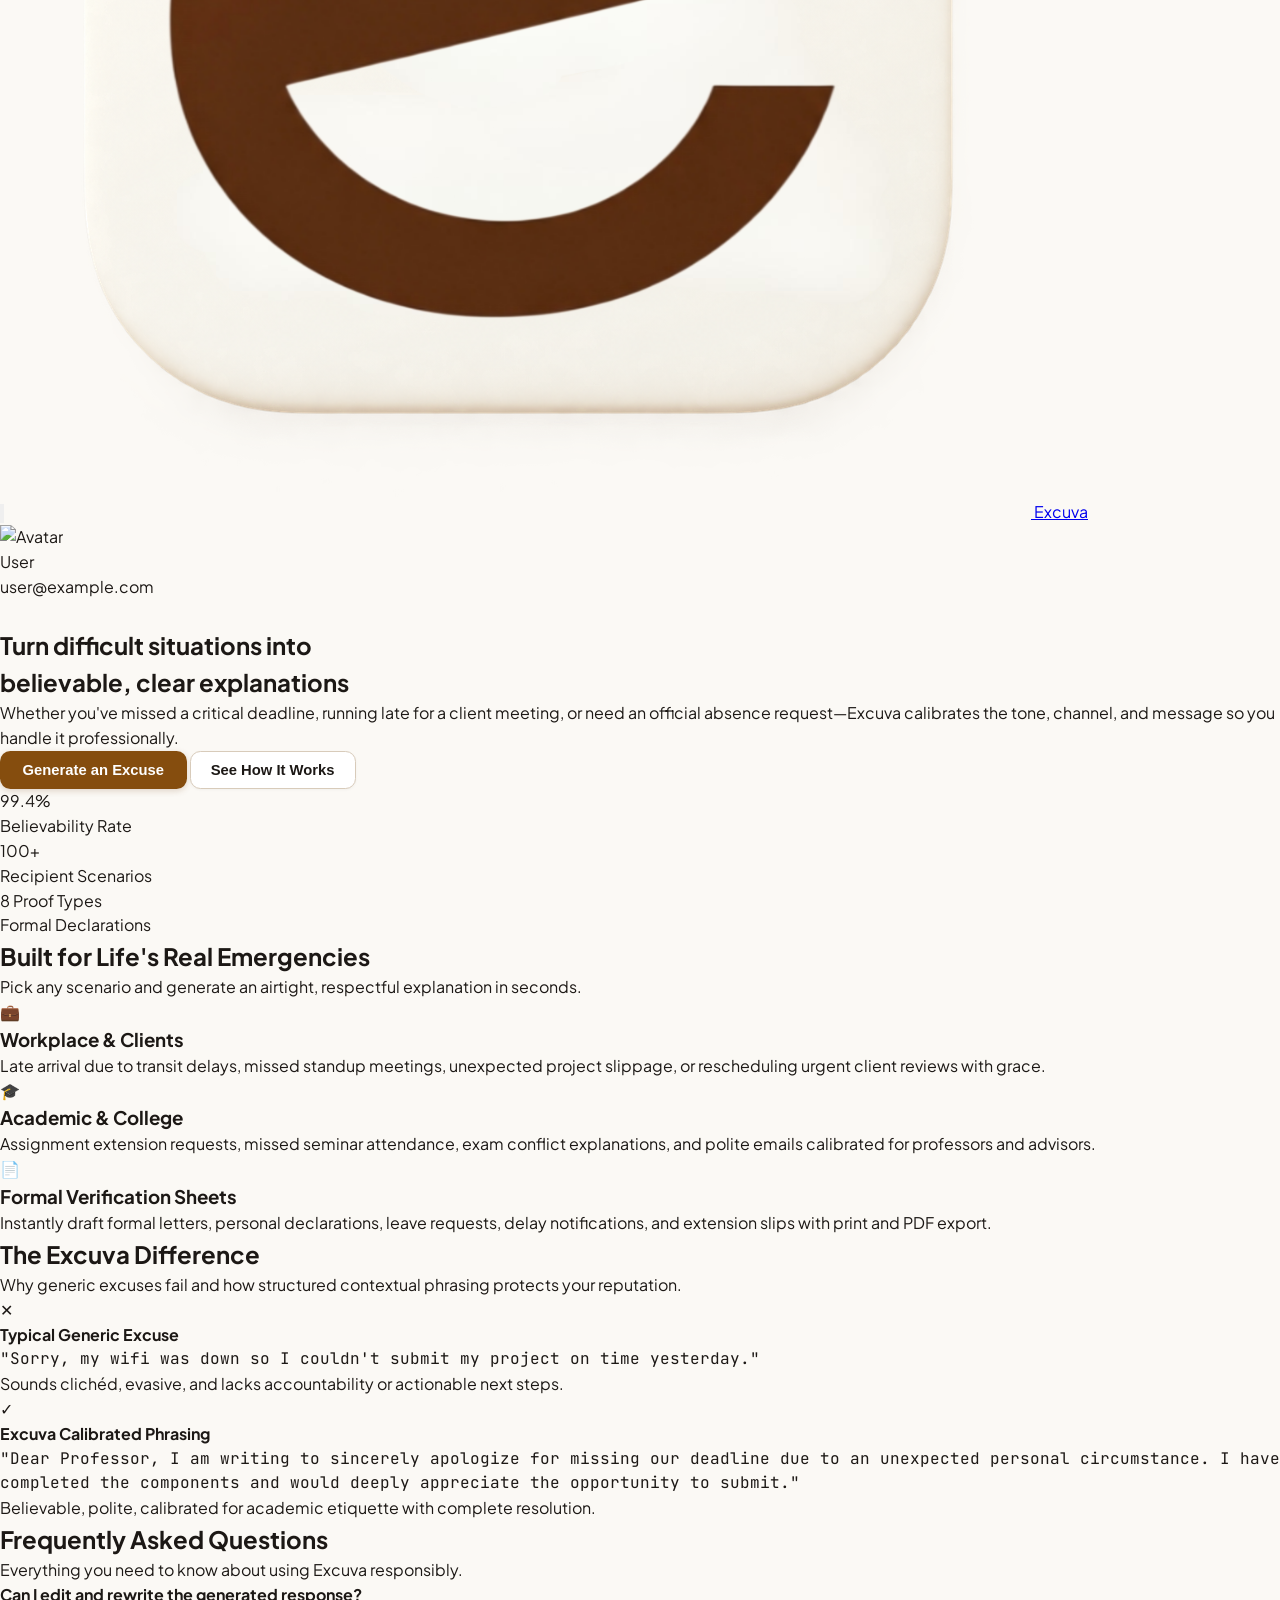
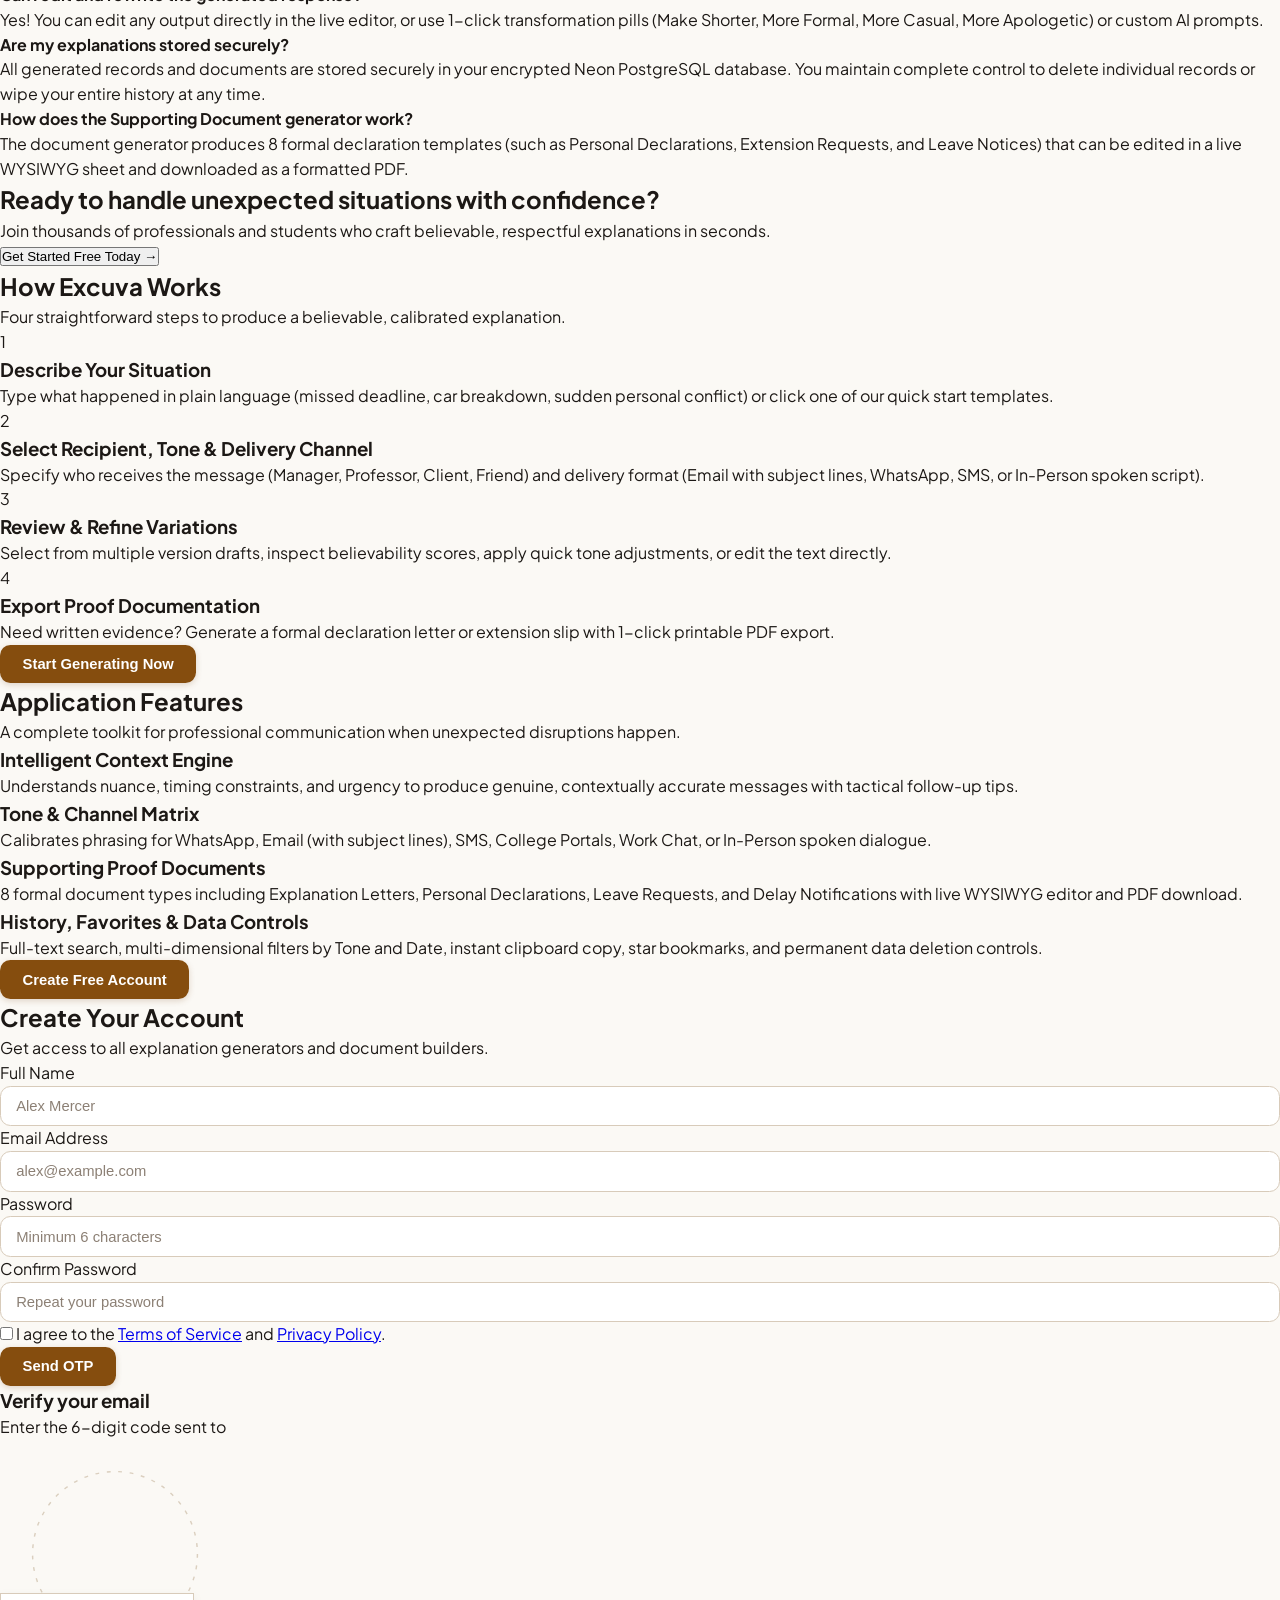
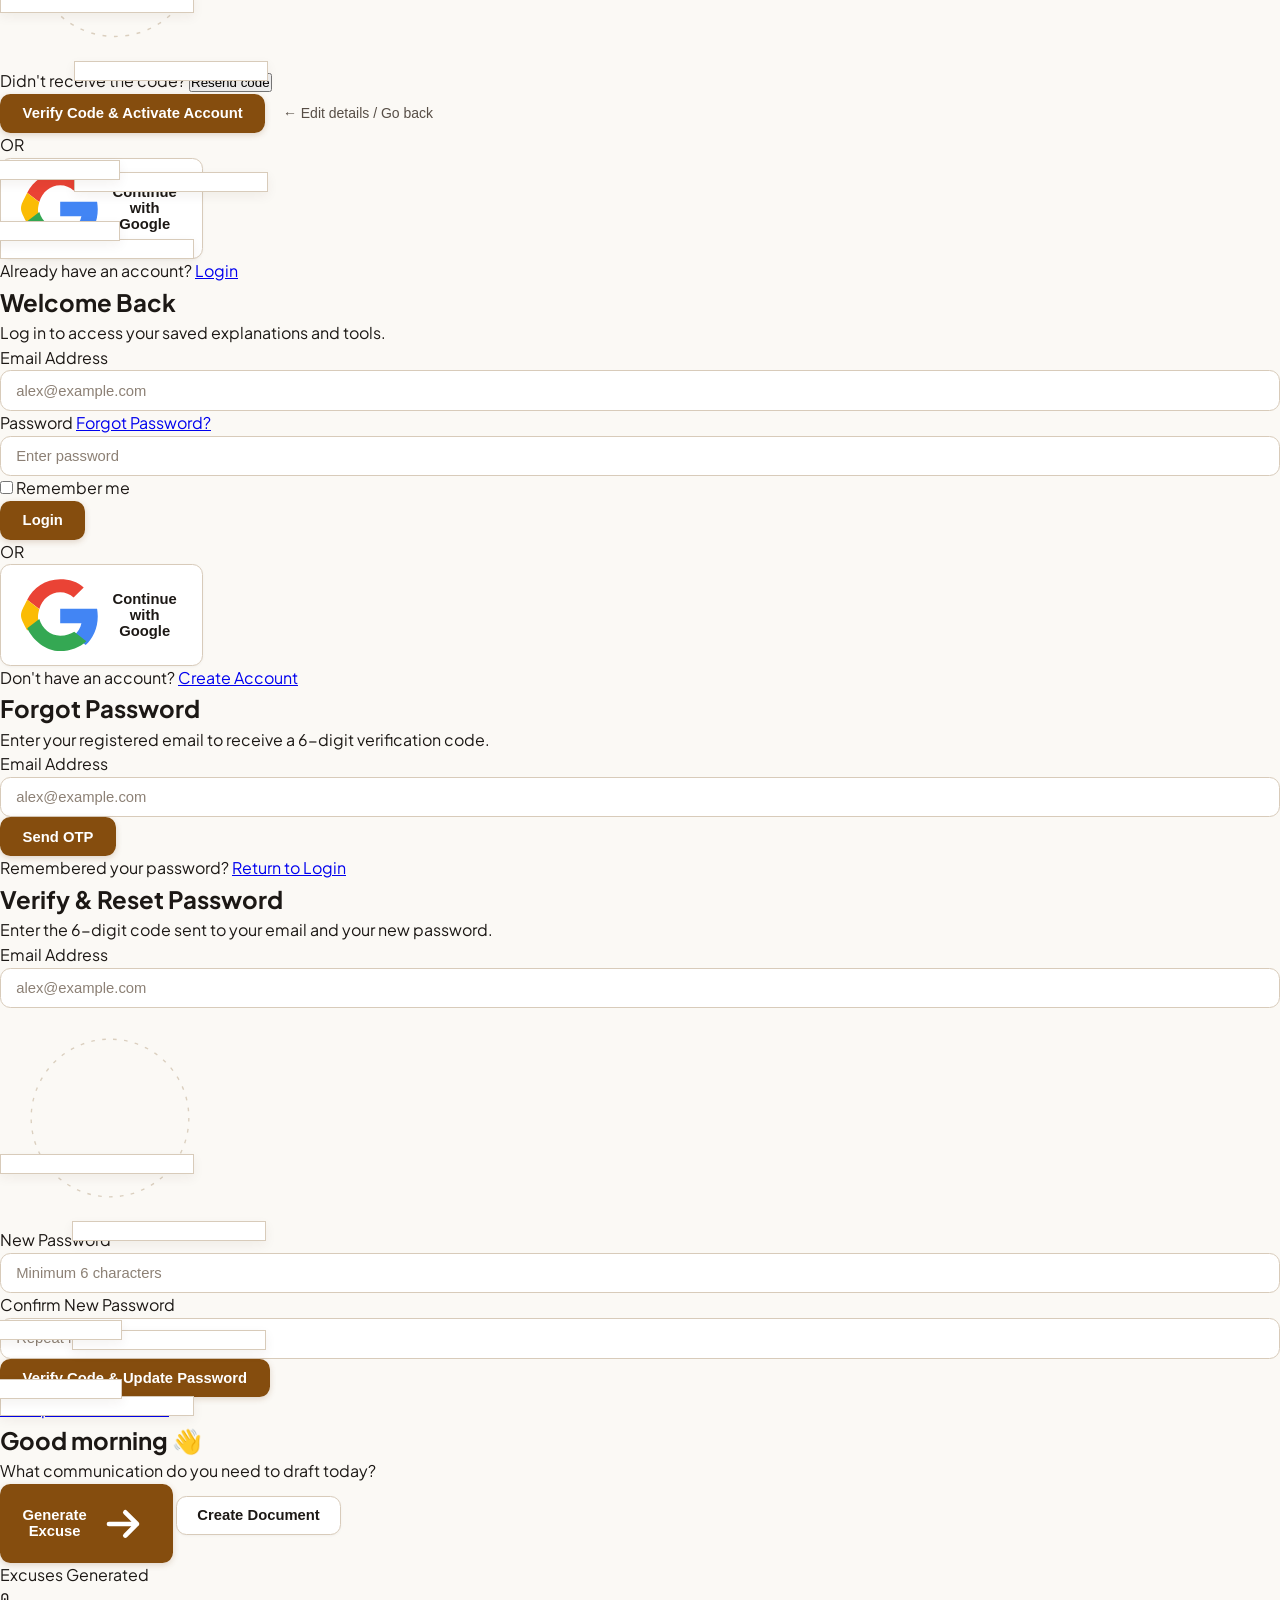
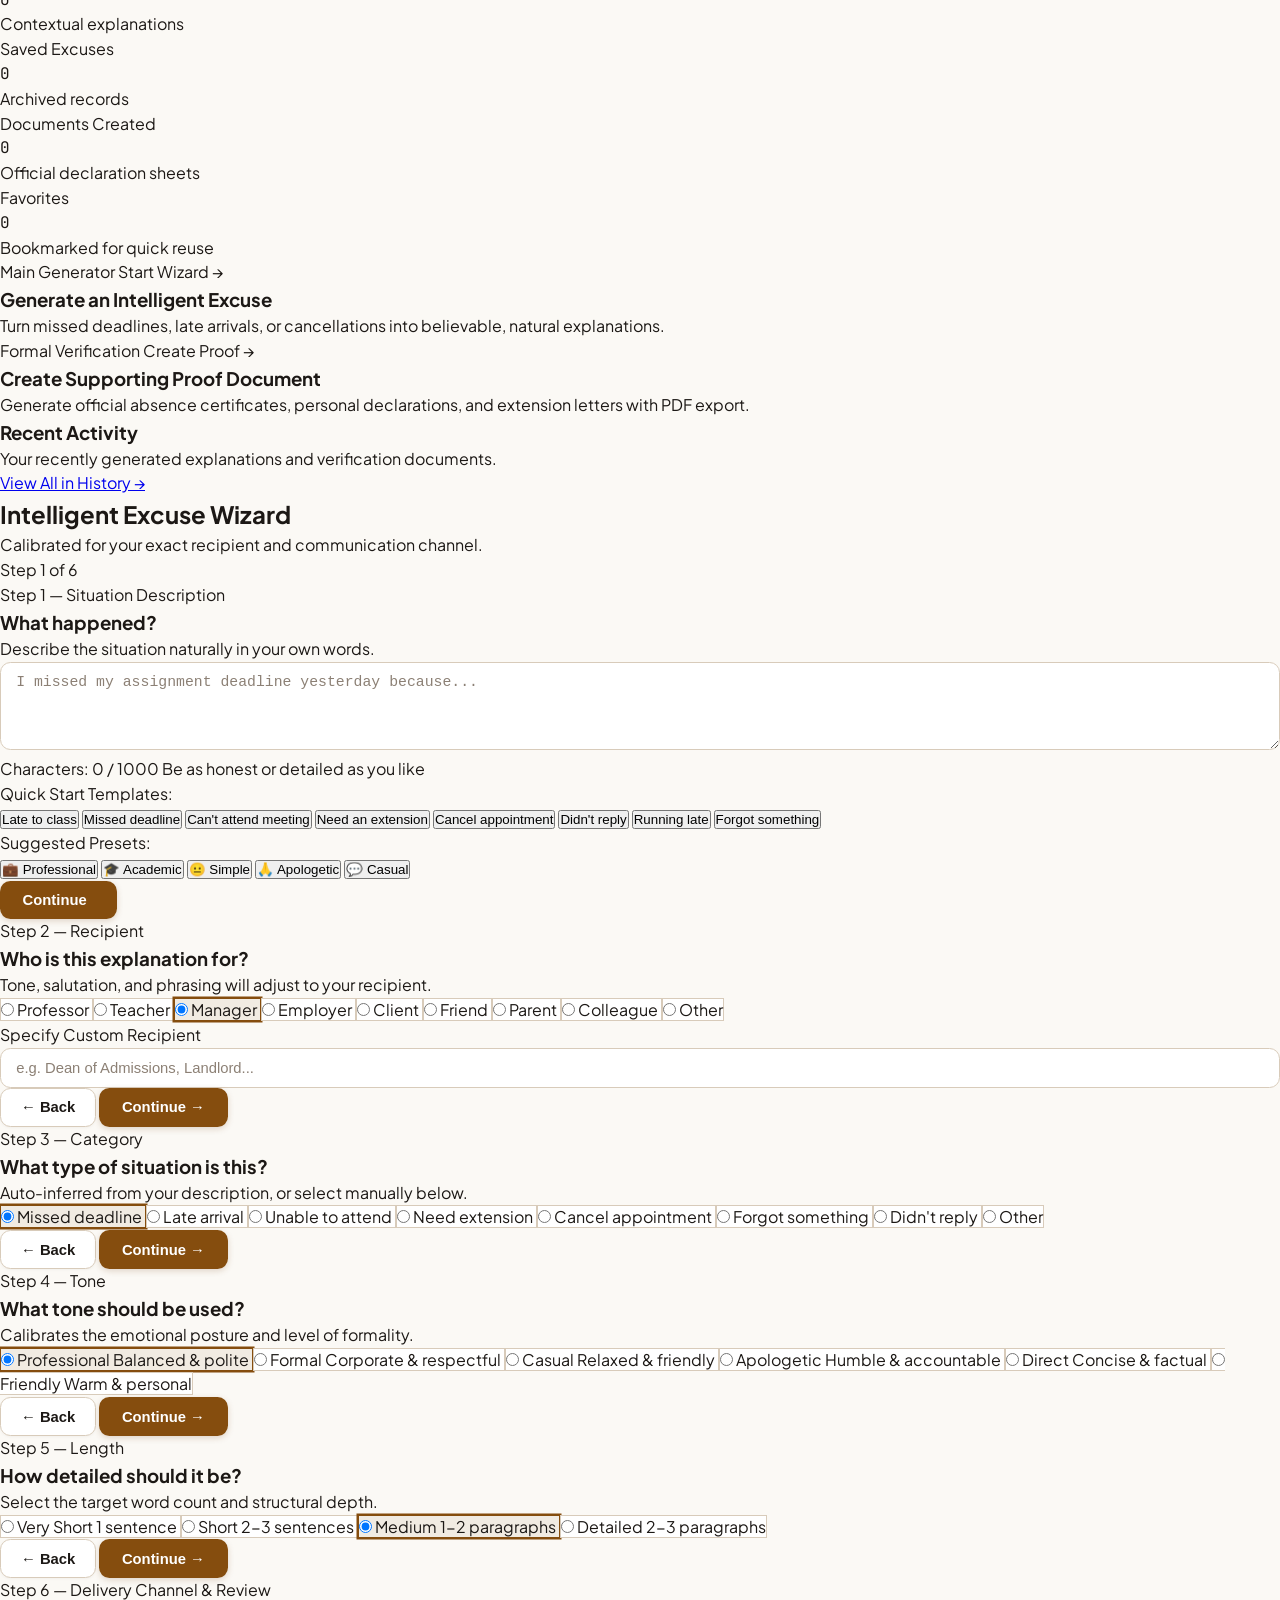
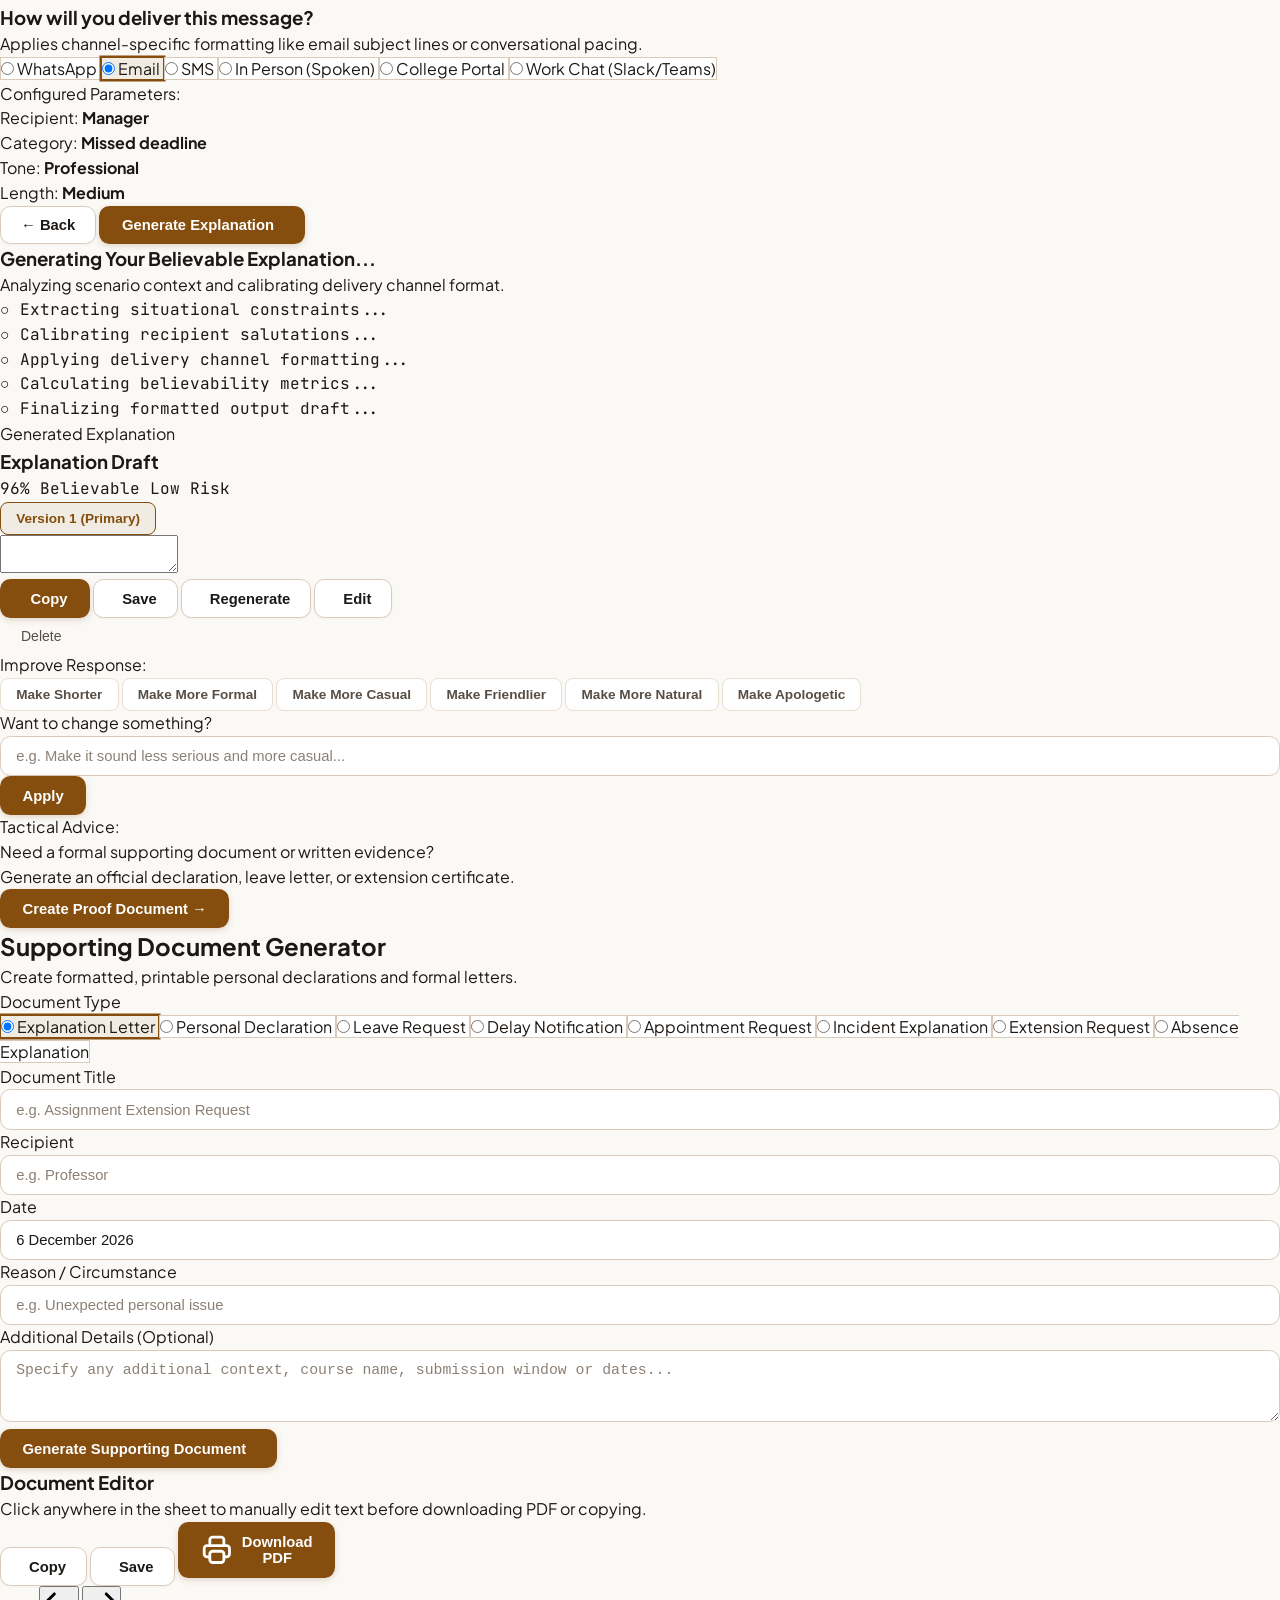
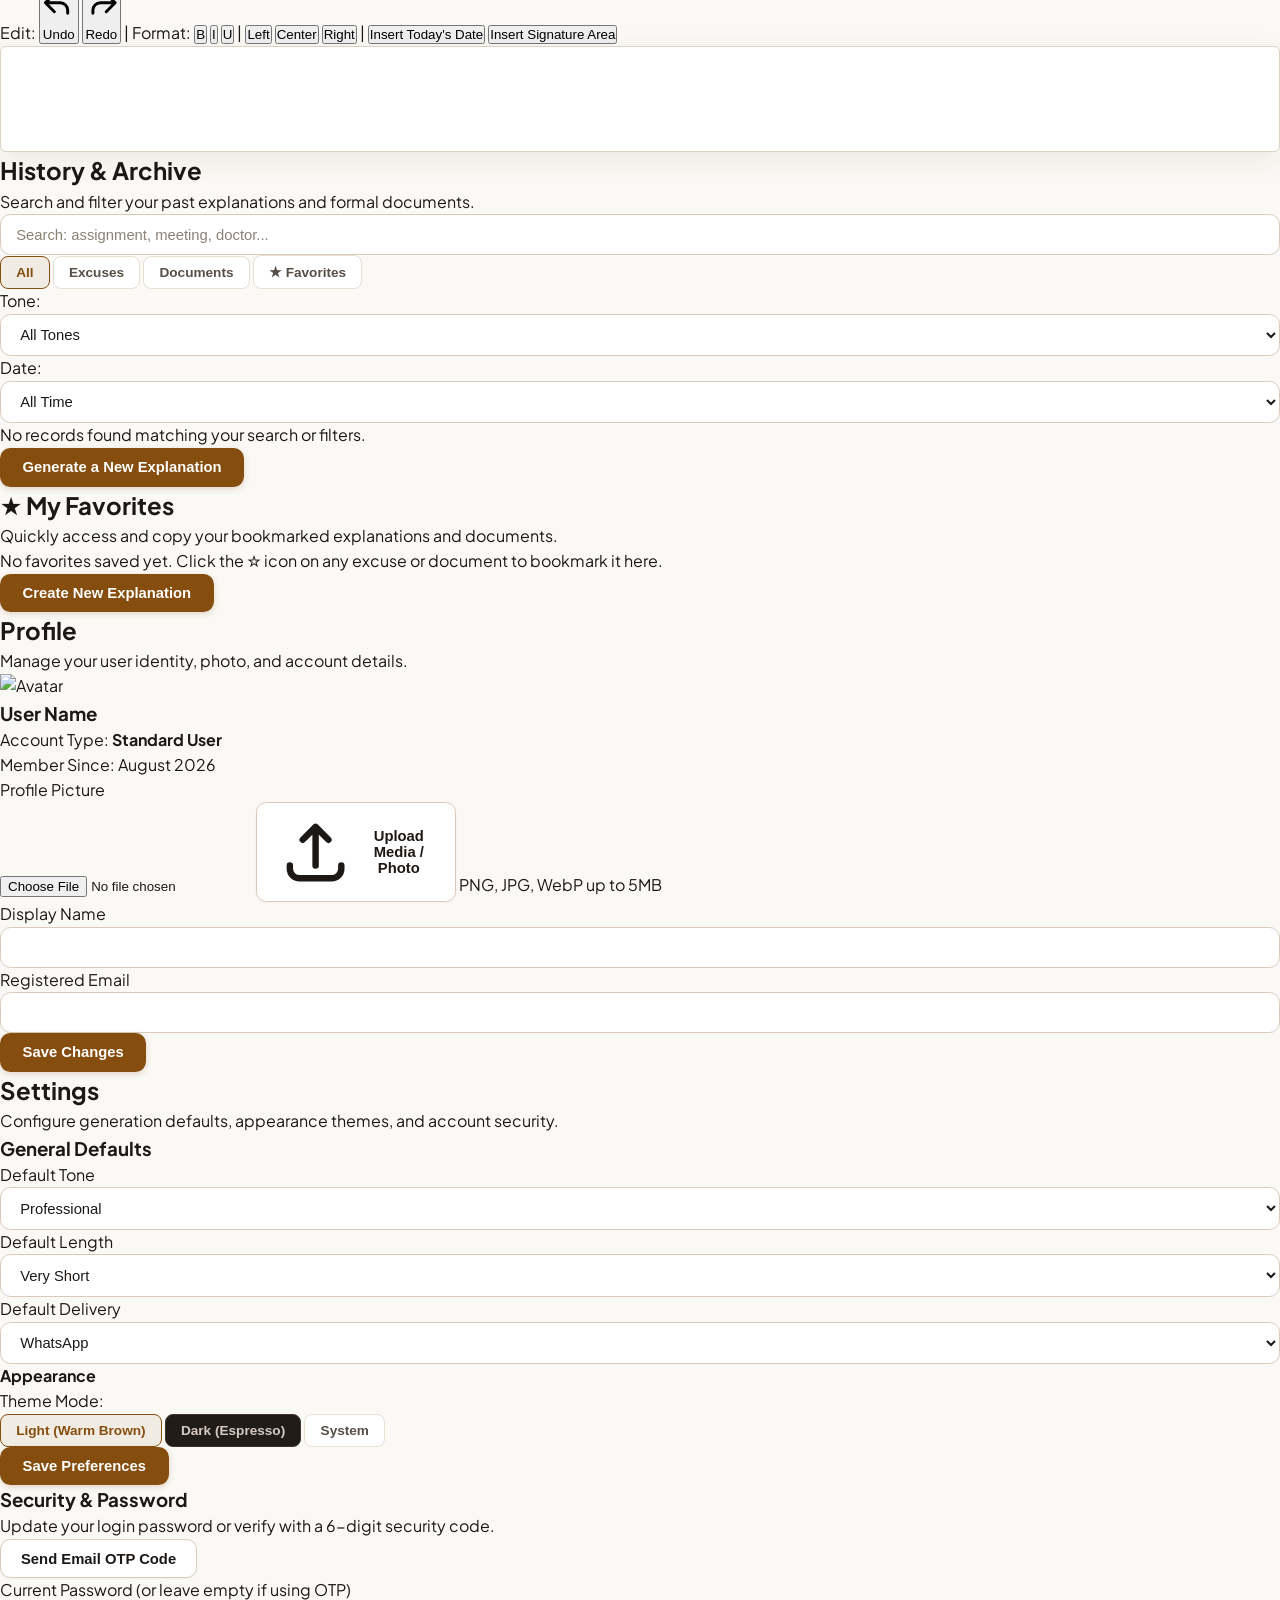
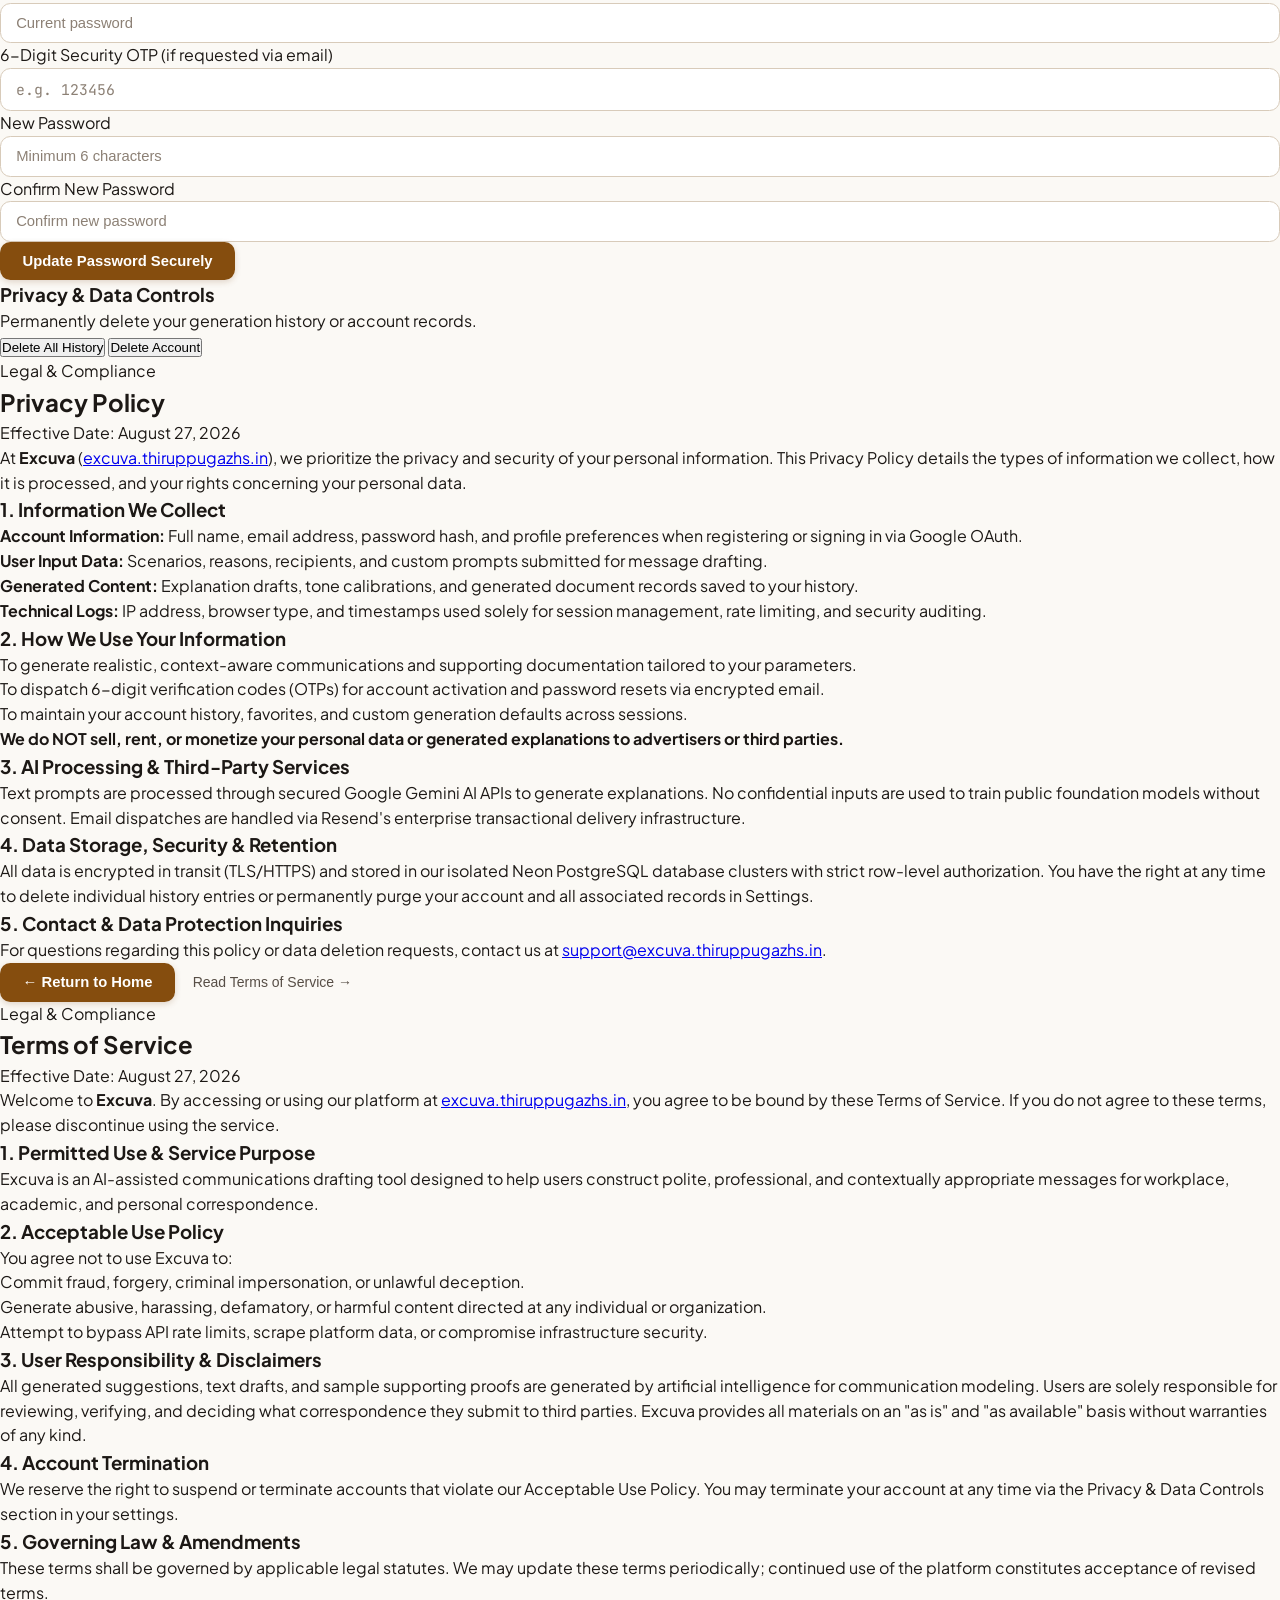
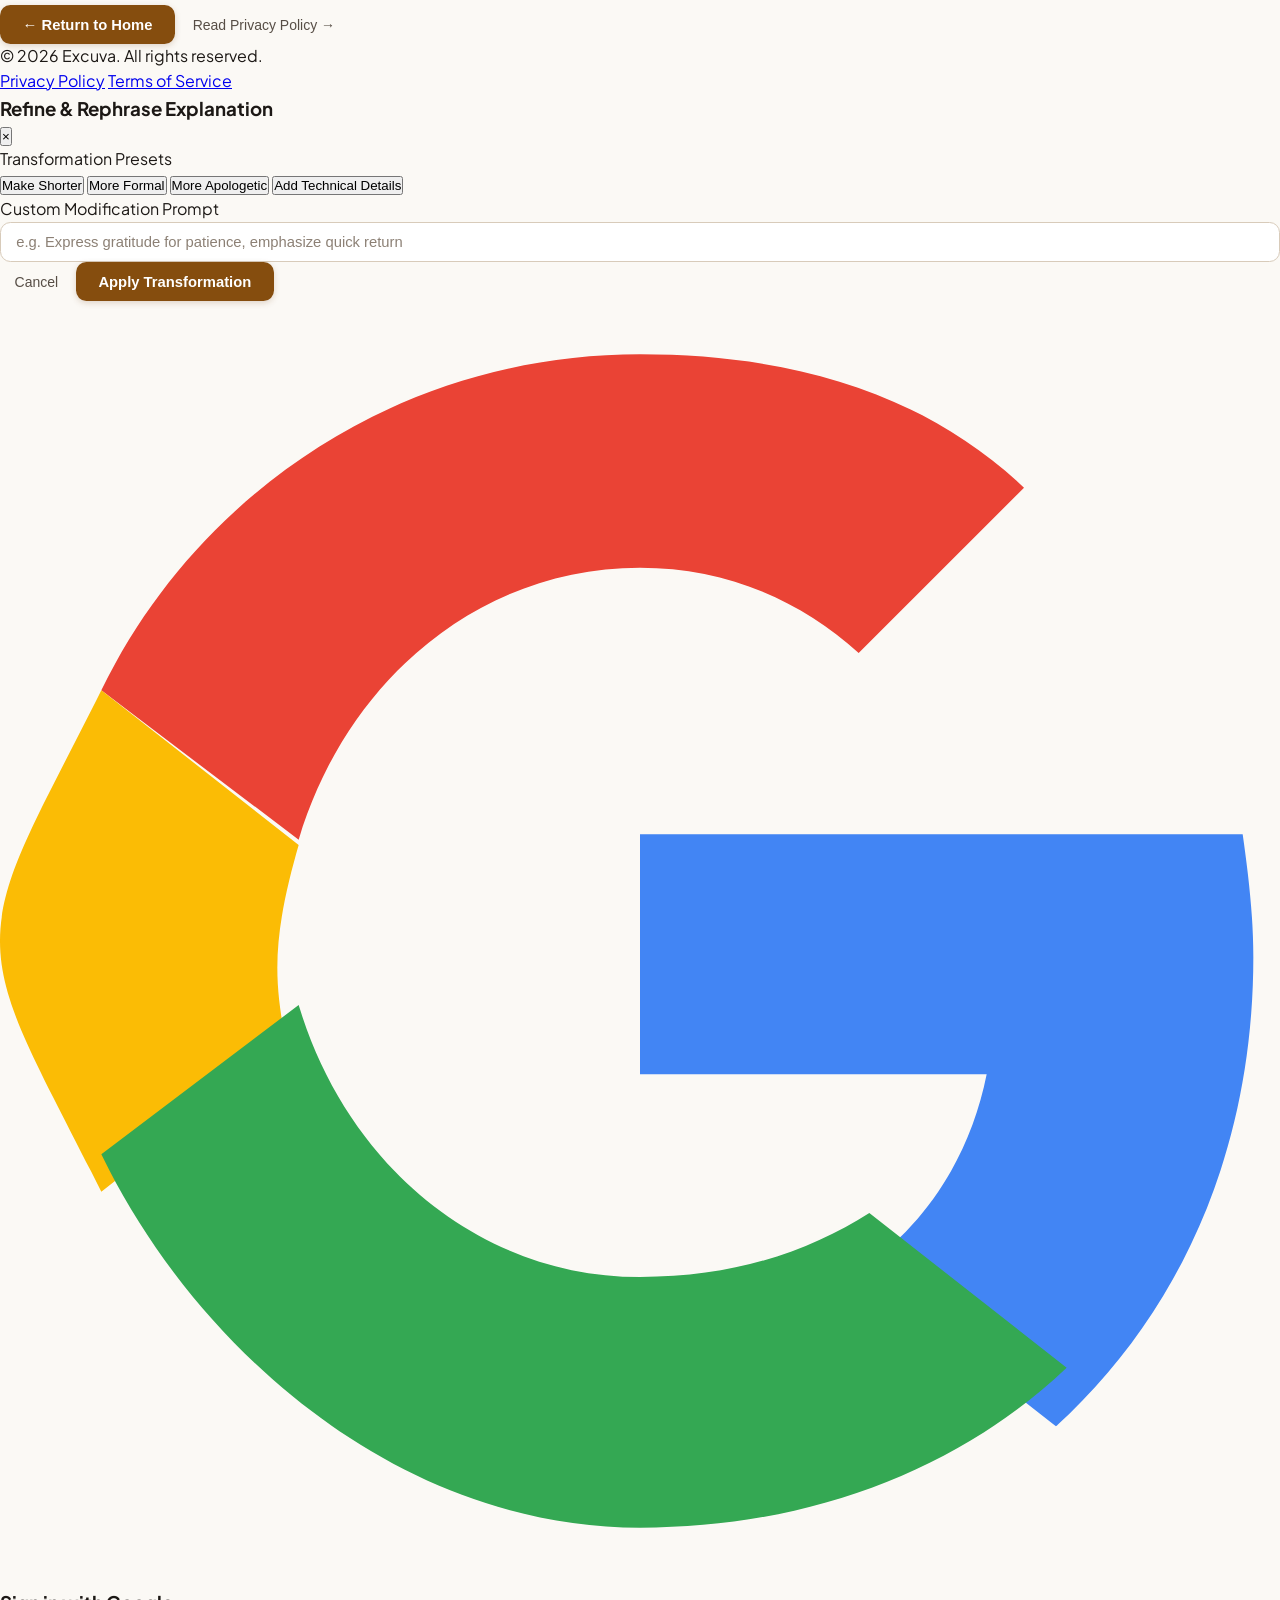
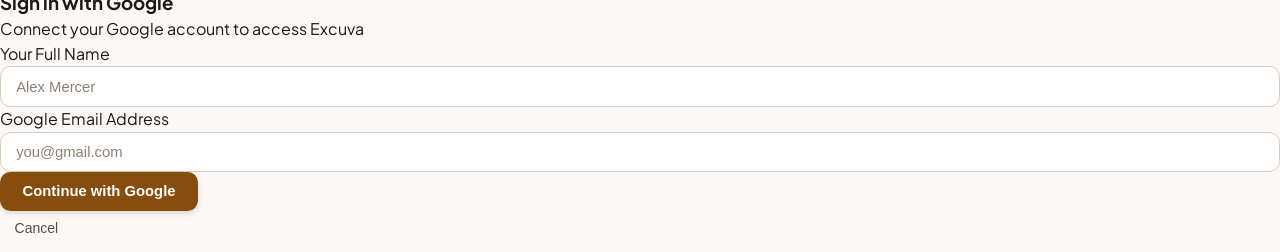
==== commit fd506377: "Fix category selection binding in summary and ensure instant explanation generation response" ====
--- a/static/index.html
+++ b/static/index.html
@@ -943,37 +943,37 @@
             </div>
 
             <!-- Situation Category Cards -->
-            <div class="grid grid-cols-2 sm:grid-cols-3 gap-3" id="sit-type-card-group">
+            <div class="grid grid-cols-2 sm:grid-cols-3 gap-3" id="situation-card-group">
               <label class="radio-card p-3.5 rounded-xl border border-stone-200 bg-white hover:border-amber-600 cursor-pointer flex flex-col gap-1 transition-all active-card">
-                <input type="radio" name="wizard-sit-type" value="Missed deadline" checked class="text-amber-800 focus:ring-0">
+                <input type="radio" name="wizard-situation-type" value="Missed deadline" checked class="text-amber-800 focus:ring-0">
                 <span class="text-xs font-bold text-stone-900">Missed deadline</span>
               </label>
               <label class="radio-card p-3.5 rounded-xl border border-stone-200 bg-white hover:border-amber-600 cursor-pointer flex flex-col gap-1 transition-all">
-                <input type="radio" name="wizard-sit-type" value="Late arrival" class="text-amber-800 focus:ring-0">
+                <input type="radio" name="wizard-situation-type" value="Late arrival" class="text-amber-800 focus:ring-0">
                 <span class="text-xs font-bold text-stone-900">Late arrival</span>
               </label>
               <label class="radio-card p-3.5 rounded-xl border border-stone-200 bg-white hover:border-amber-600 cursor-pointer flex flex-col gap-1 transition-all">
-                <input type="radio" name="wizard-sit-type" value="Unable to attend" class="text-amber-800 focus:ring-0">
+                <input type="radio" name="wizard-situation-type" value="Unable to attend" class="text-amber-800 focus:ring-0">
                 <span class="text-xs font-bold text-stone-900">Unable to attend</span>
               </label>
               <label class="radio-card p-3.5 rounded-xl border border-stone-200 bg-white hover:border-amber-600 cursor-pointer flex flex-col gap-1 transition-all">
-                <input type="radio" name="wizard-sit-type" value="Need extension" class="text-amber-800 focus:ring-0">
+                <input type="radio" name="wizard-situation-type" value="Need extension" class="text-amber-800 focus:ring-0">
                 <span class="text-xs font-bold text-stone-900">Need extension</span>
               </label>
               <label class="radio-card p-3.5 rounded-xl border border-stone-200 bg-white hover:border-amber-600 cursor-pointer flex flex-col gap-1 transition-all">
-                <input type="radio" name="wizard-sit-type" value="Cancel appointment" class="text-amber-800 focus:ring-0">
+                <input type="radio" name="wizard-situation-type" value="Cancel appointment" class="text-amber-800 focus:ring-0">
                 <span class="text-xs font-bold text-stone-900">Cancel appointment</span>
               </label>
               <label class="radio-card p-3.5 rounded-xl border border-stone-200 bg-white hover:border-amber-600 cursor-pointer flex flex-col gap-1 transition-all">
-                <input type="radio" name="wizard-sit-type" value="Forgot something" class="text-amber-800 focus:ring-0">
+                <input type="radio" name="wizard-situation-type" value="Forgot something" class="text-amber-800 focus:ring-0">
                 <span class="text-xs font-bold text-stone-900">Forgot something</span>
               </label>
               <label class="radio-card p-3.5 rounded-xl border border-stone-200 bg-white hover:border-amber-600 cursor-pointer flex flex-col gap-1 transition-all">
-                <input type="radio" name="wizard-sit-type" value="Didn't reply" class="text-amber-800 focus:ring-0">
+                <input type="radio" name="wizard-situation-type" value="Didn't reply" class="text-amber-800 focus:ring-0">
                 <span class="text-xs font-bold text-stone-900">Didn't reply</span>
               </label>
               <label class="radio-card p-3.5 rounded-xl border border-stone-200 bg-white hover:border-amber-600 cursor-pointer flex flex-col gap-1 transition-all">
-                <input type="radio" name="wizard-sit-type" value="Other" class="text-amber-800 focus:ring-0">
+                <input type="radio" name="wizard-situation-type" value="Other" class="text-amber-800 focus:ring-0">
                 <span class="text-xs font-bold text-stone-900">Other</span>
               </label>
             </div>
@@ -993,40 +993,40 @@
           <div id="wizard-step-4" class="wizard-step hidden space-y-5">
             <div>
               <span class="text-xs font-bold text-amber-800 uppercase tracking-wider">Step 4 — Tone</span>
-              <h3 class="text-xl font-bold text-stone-900 mt-1">What tone should this use?</h3>
-              <p class="text-xs text-stone-500 mt-1">Sets the emotional register and formality of your draft.</p>
+              <h3 class="text-xl font-bold text-stone-900 mt-1">What tone should be used?</h3>
+              <p class="text-xs text-stone-500 mt-1">Calibrates the emotional posture and level of formality.</p>
             </div>
 
             <div class="grid grid-cols-2 sm:grid-cols-3 gap-3" id="tone-card-group">
               <label class="radio-card p-4 rounded-xl border border-stone-200 bg-white hover:border-amber-600 cursor-pointer flex flex-col gap-1 transition-all active-card">
                 <input type="radio" name="wizard-tone" value="Professional" checked class="text-amber-800 focus:ring-0">
                 <span class="text-sm font-bold text-stone-900">Professional</span>
-                <span class="text-[11px] text-stone-500">Respectful, balanced, workplace-ready</span>
+                <span class="text-[11px] text-stone-500">Balanced & polite</span>
+              </label>
+              <label class="radio-card p-4 rounded-xl border border-stone-200 bg-white hover:border-amber-600 cursor-pointer flex flex-col gap-1 transition-all">
+                <input type="radio" name="wizard-tone" value="Formal" class="text-amber-800 focus:ring-0">
+                <span class="text-sm font-bold text-stone-900">Formal</span>
+                <span class="text-[11px] text-stone-500">Corporate & respectful</span>
               </label>
               <label class="radio-card p-4 rounded-xl border border-stone-200 bg-white hover:border-amber-600 cursor-pointer flex flex-col gap-1 transition-all">
                 <input type="radio" name="wizard-tone" value="Casual" class="text-amber-800 focus:ring-0">
                 <span class="text-sm font-bold text-stone-900">Casual</span>
-                <span class="text-[11px] text-stone-500">Relaxed, informal, friendly tone</span>
+                <span class="text-[11px] text-stone-500">Relaxed & friendly</span>
+              </label>
+              <label class="radio-card p-4 rounded-xl border border-stone-200 bg-white hover:border-amber-600 cursor-pointer flex flex-col gap-1 transition-all">
+                <input type="radio" name="wizard-tone" value="Apologetic" class="text-amber-800 focus:ring-0">
+                <span class="text-sm font-bold text-stone-900">Apologetic</span>
+                <span class="text-[11px] text-stone-500">Humble & accountable</span>
+              </label>
+              <label class="radio-card p-4 rounded-xl border border-stone-200 bg-white hover:border-amber-600 cursor-pointer flex flex-col gap-1 transition-all">
+                <input type="radio" name="wizard-tone" value="Direct" class="text-amber-800 focus:ring-0">
+                <span class="text-sm font-bold text-stone-900">Direct</span>
+                <span class="text-[11px] text-stone-500">Concise & factual</span>
               </label>
               <label class="radio-card p-4 rounded-xl border border-stone-200 bg-white hover:border-amber-600 cursor-pointer flex flex-col gap-1 transition-all">
                 <input type="radio" name="wizard-tone" value="Friendly" class="text-amber-800 focus:ring-0">
                 <span class="text-sm font-bold text-stone-900">Friendly</span>
-                <span class="text-[11px] text-stone-500">Warm, expressive, considerate</span>
-              </label>
-              <label class="radio-card p-4 rounded-xl border border-stone-200 bg-white hover:border-amber-600 cursor-pointer flex flex-col gap-1 transition-all">
-                <input type="radio" name="wizard-tone" value="Apologetic" class="text-amber-800 focus:ring-0">
-                <span class="text-sm font-bold text-stone-900">Apologetic</span>
-                <span class="text-[11px] text-stone-500">Deeply accountable and humble</span>
-              </label>
-              <label class="radio-card p-4 rounded-xl border border-stone-200 bg-white hover:border-amber-600 cursor-pointer flex flex-col gap-1 transition-all">
-                <input type="radio" name="wizard-tone" value="Funny" class="text-amber-800 focus:ring-0">
-                <span class="text-sm font-bold text-stone-900">Funny</span>
-                <span class="text-[11px] text-stone-500">Lighthearted with tasteful humor</span>
-              </label>
-              <label class="radio-card p-4 rounded-xl border border-stone-200 bg-white hover:border-amber-600 cursor-pointer flex flex-col gap-1 transition-all">
-                <input type="radio" name="wizard-tone" value="Formal" class="text-amber-800 focus:ring-0">
-                <span class="text-sm font-bold text-stone-900">Formal</span>
-                <span class="text-[11px] text-stone-500">Academic, institutional, executive</span>
+                <span class="text-[11px] text-stone-500">Warm & personal</span>
               </label>
             </div>
 
@@ -1046,7 +1046,7 @@
             <div>
               <span class="text-xs font-bold text-amber-800 uppercase tracking-wider">Step 5 — Length</span>
               <h3 class="text-xl font-bold text-stone-900 mt-1">How detailed should it be?</h3>
-              <p class="text-xs text-stone-500 mt-1">Choose between punchy concise updates or thorough explanations.</p>
+              <p class="text-xs text-stone-500 mt-1">Select the target word count and structural depth.</p>
             </div>
 
             <div class="grid grid-cols-2 sm:grid-cols-4 gap-3" id="length-card-group">
@@ -1122,10 +1122,10 @@
             <div class="p-4 rounded-2xl border border-stone-200 bg-stone-50 space-y-2 text-xs">
               <span class="font-bold text-stone-900 uppercase tracking-wider">Configured Parameters:</span>
               <div class="grid grid-cols-2 sm:grid-cols-4 gap-2 text-stone-700 font-medium">
-                <div>Recipient: <strong id="sum-recipient" class="text-stone-900">Manager</strong></div>
-                <div>Category: <strong id="sum-type" class="text-stone-900">Missed deadline</strong></div>
-                <div>Tone: <strong id="sum-tone" class="text-stone-900">Professional</strong></div>
-                <div>Length: <strong id="sum-length" class="text-stone-900">Medium</strong></div>
+                <div>Recipient: <strong id="summary-recipient" class="text-stone-900">Manager</strong></div>
+                <div>Category: <strong id="summary-type" class="text-stone-900">Missed deadline</strong></div>
+                <div>Tone: <strong id="summary-tone" class="text-stone-900">Professional</strong></div>
+                <div>Length: <strong id="summary-length" class="text-stone-900">Medium</strong></div>
               </div>
             </div>
 
@@ -1134,37 +1134,45 @@
               <button type="button" id="wizard-btn-prev-6" class="btn-secondary px-5 py-2.5 text-sm font-semibold">
                 ← Back
               </button>
-              <button type="button" id="btn-generate-excuse" class="btn-primary px-8 py-3 font-extrabold text-base shadow-lg flex items-center gap-2">
+              <button type="button" id="btn-generate-wizard" class="btn-primary px-8 py-3 font-extrabold text-base shadow-lg flex items-center gap-2">
                 <span id="gen-btn-text">Generate Explanation</span>
                 <div id="gen-spinner" class="hidden w-4 h-4 border-2 border-white/30 border-t-white rounded-full animate-spin"></div>
               </button>
             </div>
           </div>
 
-          <!-- STEP 7: Animated Processing State -->
-          <div id="wizard-step-processing" class="wizard-step hidden py-12 text-center space-y-6">
+          <!-- Animated Processing State -->
+          <div id="wizard-processing-screen" class="wizard-step hidden py-12 text-center space-y-6">
             <div class="w-16 h-16 mx-auto rounded-2xl bg-amber-100 border border-amber-300 flex items-center justify-center">
               <div class="w-8 h-8 border-3 border-amber-800/30 border-t-amber-800 rounded-full animate-spin"></div>
             </div>
             
             <div class="space-y-1">
-              <h3 class="text-xl font-bold text-stone-900">Generating Your Explanation...</h3>
-              <p class="text-xs text-stone-500">Calibrating phrasing, etiquette, and believability.</p>
-            </div>
-
-            <!-- Processing Checklist -->
-            <div class="max-w-xs mx-auto text-left space-y-2 text-xs font-semibold">
-              <div id="proc-step-1" class="flex items-center gap-2 text-stone-400">
-                <span>○</span> <span>Analyzing context & constraints...</span>
-              </div>
-              <div id="proc-step-2" class="flex items-center gap-2 text-stone-400">
-                <span>○</span> <span>Calibrating recipient salutations...</span>
-              </div>
-              <div id="proc-step-3" class="flex items-center gap-2 text-stone-400">
-                <span>○</span> <span>Applying delivery channel formatting...</span>
-              </div>
-              <div id="proc-step-4" class="flex items-center gap-2 text-stone-400">
-                <span>○</span> <span>Calculating believability metrics...</span>
+              <h3 class="text-lg font-bold text-stone-900">Generating Your Believable Explanation...</h3>
+              <p class="text-xs text-stone-500">Analyzing scenario context and calibrating delivery channel format.</p>
+            </div>
+
+            <!-- Animated Step Checklist -->
+            <div class="max-w-xs mx-auto text-left space-y-2 text-xs font-mono">
+              <div id="check-step-1" class="flex items-center gap-3 text-stone-400 transition-colors">
+                <span class="check-icon w-4 h-4 rounded-full border border-stone-300 flex items-center justify-center text-[10px]">○</span>
+                <span>Extracting situational constraints...</span>
+              </div>
+              <div id="check-step-2" class="flex items-center gap-3 text-stone-400 transition-colors">
+                <span class="check-icon w-4 h-4 rounded-full border border-stone-300 flex items-center justify-center text-[10px]">○</span>
+                <span>Calibrating recipient salutations...</span>
+              </div>
+              <div id="check-step-3" class="flex items-center gap-3 text-stone-400 transition-colors">
+                <span class="check-icon w-4 h-4 rounded-full border border-stone-300 flex items-center justify-center text-[10px]">○</span>
+                <span>Applying delivery channel formatting...</span>
+              </div>
+              <div id="check-step-4" class="flex items-center gap-3 text-stone-400 transition-colors">
+                <span class="check-icon w-4 h-4 rounded-full border border-stone-300 flex items-center justify-center text-[10px]">○</span>
+                <span>Calculating believability metrics...</span>
+              </div>
+              <div id="check-step-5" class="flex items-center gap-3 text-stone-400 transition-colors">
+                <span class="check-icon w-4 h-4 rounded-full border border-stone-300 flex items-center justify-center text-[10px]">○</span>
+                <span>Finalizing formatted output draft...</span>
               </div>
             </div>
           </div>
@@ -1172,7 +1180,7 @@
         </div>
 
         <!-- GENERATED RESULT CONTAINER -->
-        <div id="wizard-result-container" class="hidden space-y-6">
+        <div id="wizard-result-screen" class="hidden space-y-6">
           
           <!-- Result Card Header -->
           <div class="p-6 sm:p-8 rounded-3xl border border-stone-200 bg-white shadow-xl space-y-6">
@@ -1181,22 +1189,22 @@
             <div class="flex flex-col sm:flex-row sm:items-center justify-between gap-4 pb-4 border-b border-stone-200">
               <div>
                 <span class="text-xs font-bold uppercase tracking-wider text-amber-800">Generated Explanation</span>
-                <h3 id="result-scenario-title" class="text-xl font-bold text-stone-900 mt-0.5">Assignment Deadline Delay</h3>
+                <h3 id="result-scenario-title" class="text-xl font-bold text-stone-900 mt-0.5">Explanation Draft</h3>
               </div>
 
               <!-- Believability & Risk Pills -->
               <div class="flex items-center gap-2.5">
-                <span id="result-believability" class="px-3 py-1 rounded-full text-xs font-bold bg-emerald-50 text-emerald-800 border border-emerald-200 font-mono">
+                <span id="result-score-val" class="px-3 py-1 rounded-full text-xs font-bold bg-emerald-50 text-emerald-800 border border-emerald-200 font-mono">
                   96% Believable
                 </span>
-                <span id="result-risk-level" class="px-3 py-1 rounded-full text-xs font-bold bg-amber-50 text-amber-800 border border-amber-200 font-mono">
+                <span id="result-risk-badge" class="px-3 py-1 rounded-full text-xs font-bold bg-amber-50 text-amber-800 border border-amber-200 font-mono">
                   Low Risk
                 </span>
               </div>
             </div>
 
             <!-- Version Switcher Tabs -->
-            <div class="flex items-center gap-2 border-b border-stone-200 pb-3" id="version-tabs-container">
+            <div class="flex items-center gap-2 border-b border-stone-200 pb-3" id="result-versions-list">
               <button type="button" class="version-tab-btn pill-option active text-xs font-bold px-3 py-1.5" data-version="1">
                 Version 1 (Primary)
               </button>
@@ -1204,10 +1212,10 @@
 
             <!-- Primary Output Canvas & Live Editor -->
             <div class="relative">
-              <div id="result-text-canvas" class="p-5 rounded-2xl border border-stone-200 bg-stone-50 font-mono text-sm leading-relaxed text-stone-900 whitespace-pre-line select-all min-h-[120px]">
+              <div id="result-primary-text" class="p-5 rounded-2xl border border-stone-200 bg-stone-50 font-mono text-sm leading-relaxed text-stone-900 whitespace-pre-line select-all min-h-[120px]">
                 <!-- Output generated text -->
               </div>
-              <textarea id="result-text-editor" class="hidden w-full p-5 rounded-2xl border border-amber-700 bg-white font-mono text-sm leading-relaxed text-stone-900 min-h-[150px] outline-none shadow-inner"></textarea>
+              <textarea id="result-editable-textarea" class="hidden w-full p-5 rounded-2xl border border-amber-700 bg-white font-mono text-sm leading-relaxed text-stone-900 min-h-[150px] outline-none shadow-inner"></textarea>
             </div>
 
             <!-- Action Toolbar (Copy, Save, Regenerate, Edit, Delete) -->
@@ -1228,7 +1236,7 @@
                   <span>Regenerate</span>
                 </button>
 
-                <button type="button" id="btn-toggle-inline-edit" class="btn-secondary text-xs px-3.5 py-2 font-semibold flex items-center gap-1.5">
+                <button type="button" id="btn-toggle-edit" class="btn-secondary text-xs px-3.5 py-2 font-semibold flex items-center gap-1.5">
                   <svg class="w-4 h-4 text-stone-600" fill="none" stroke="currentColor" viewBox="0 0 24 24"><path stroke-linecap="round" stroke-linejoin="round" stroke-width="2" d="M11 5H6a2 2 0 00-2 2v11a2 2 0 002 2h11a2 2 0 002-2v-5m-1.414-9.414a2 2 0 112.828 2.828L11.828 15H9v-2.828l8.586-8.586z"></path></svg>
                   <span id="edit-btn-label">Edit</span>
                 </button>
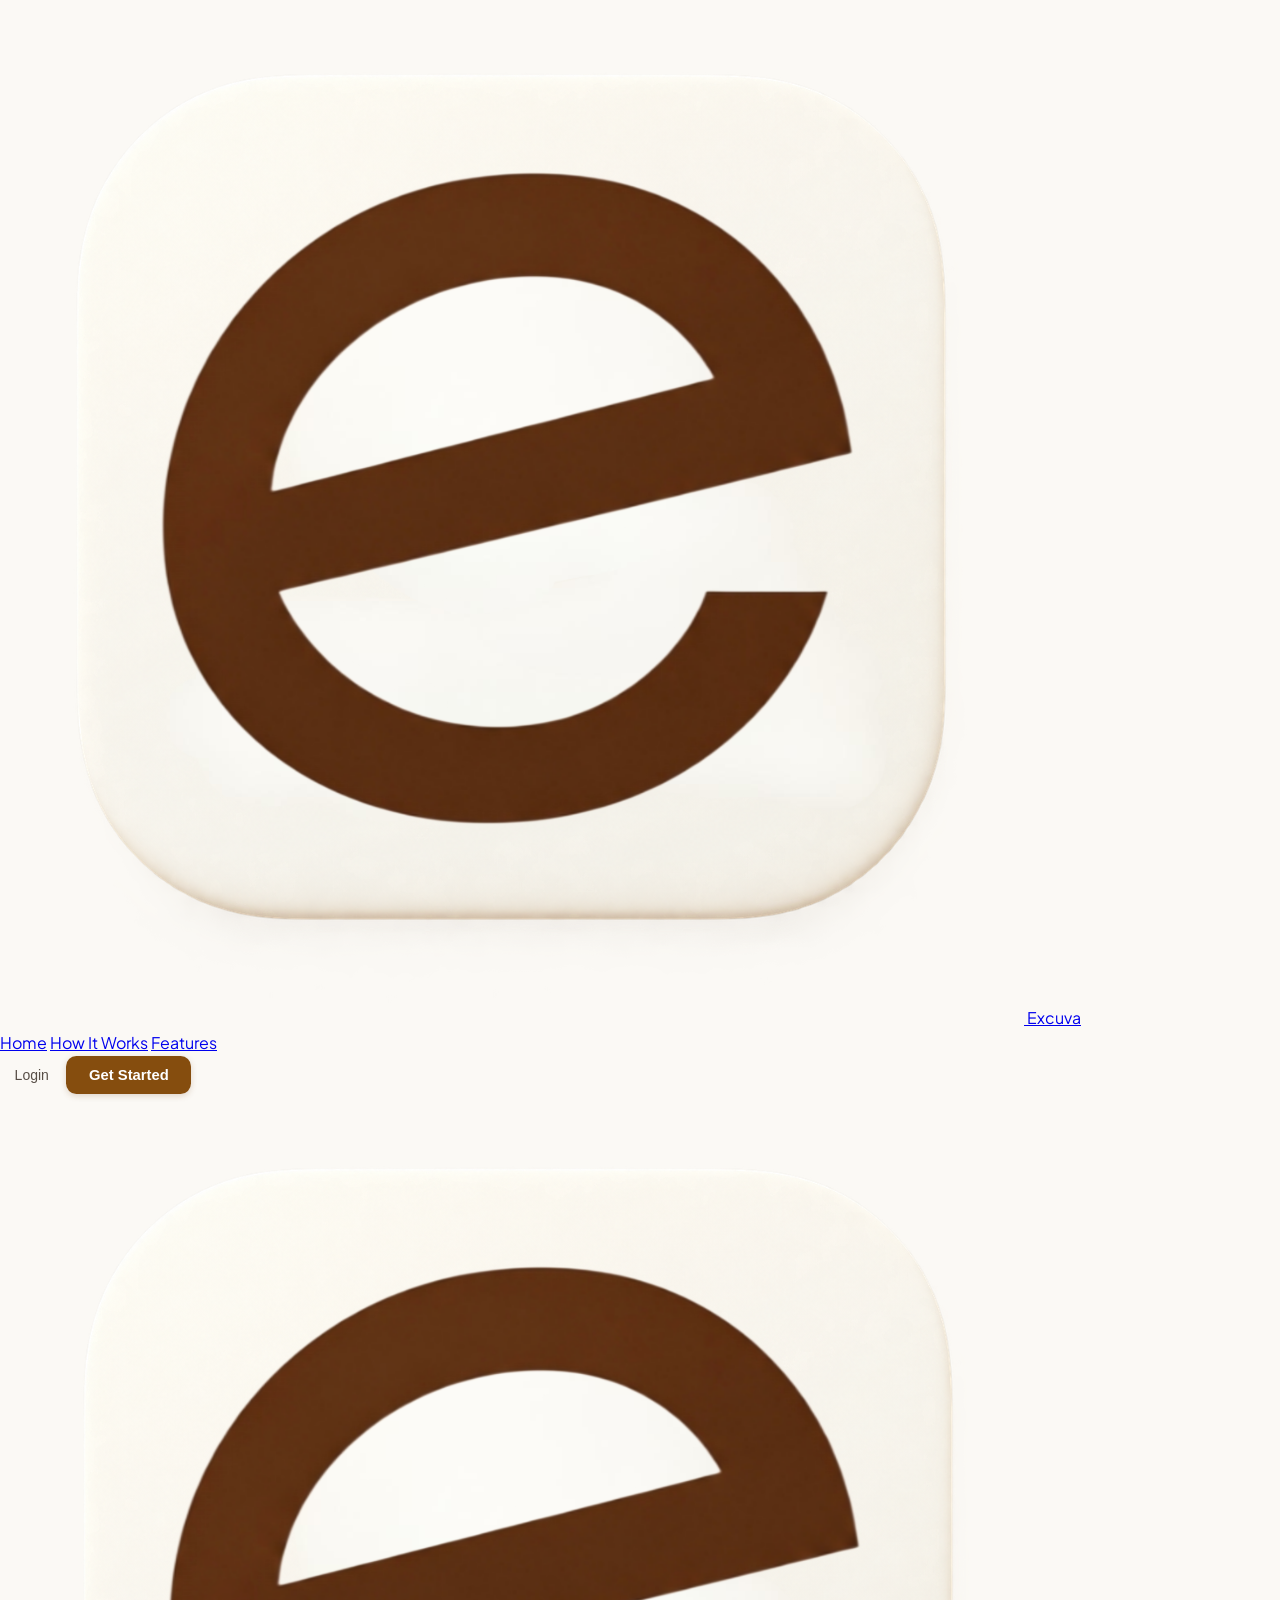
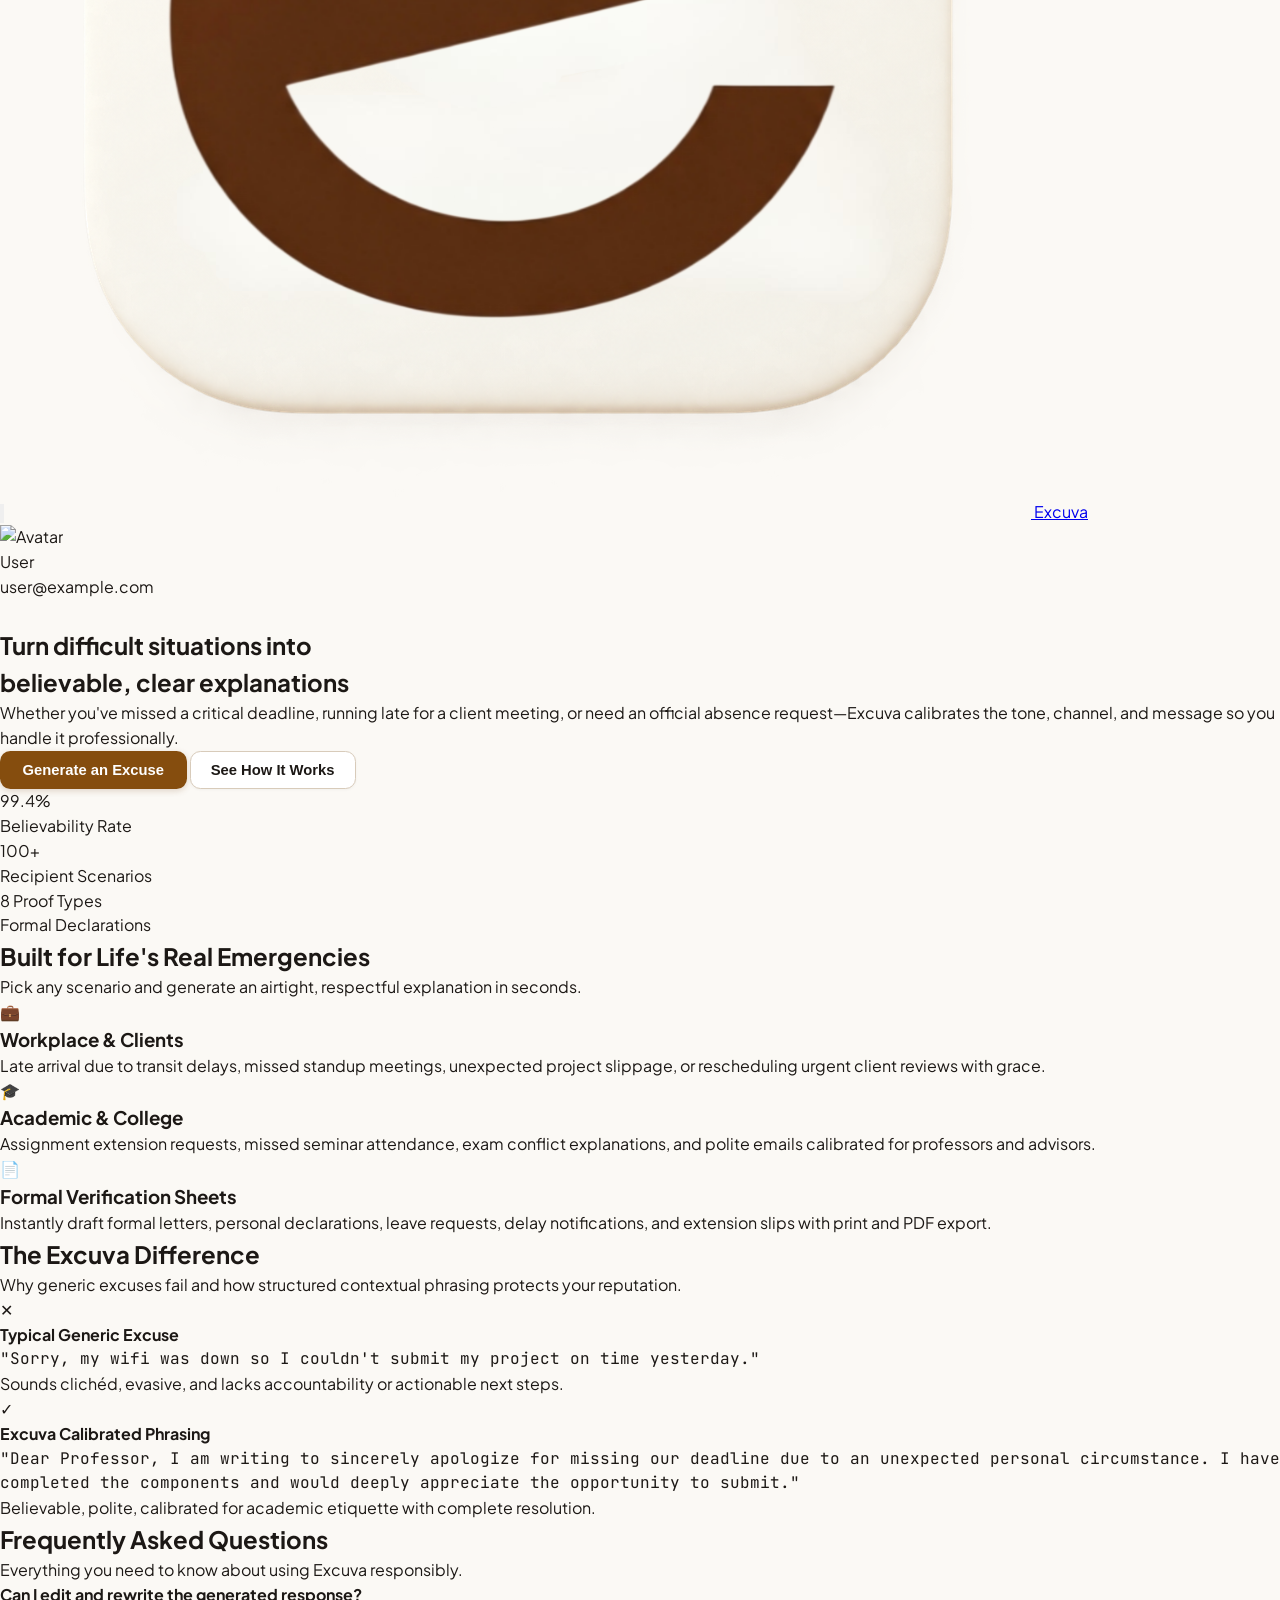
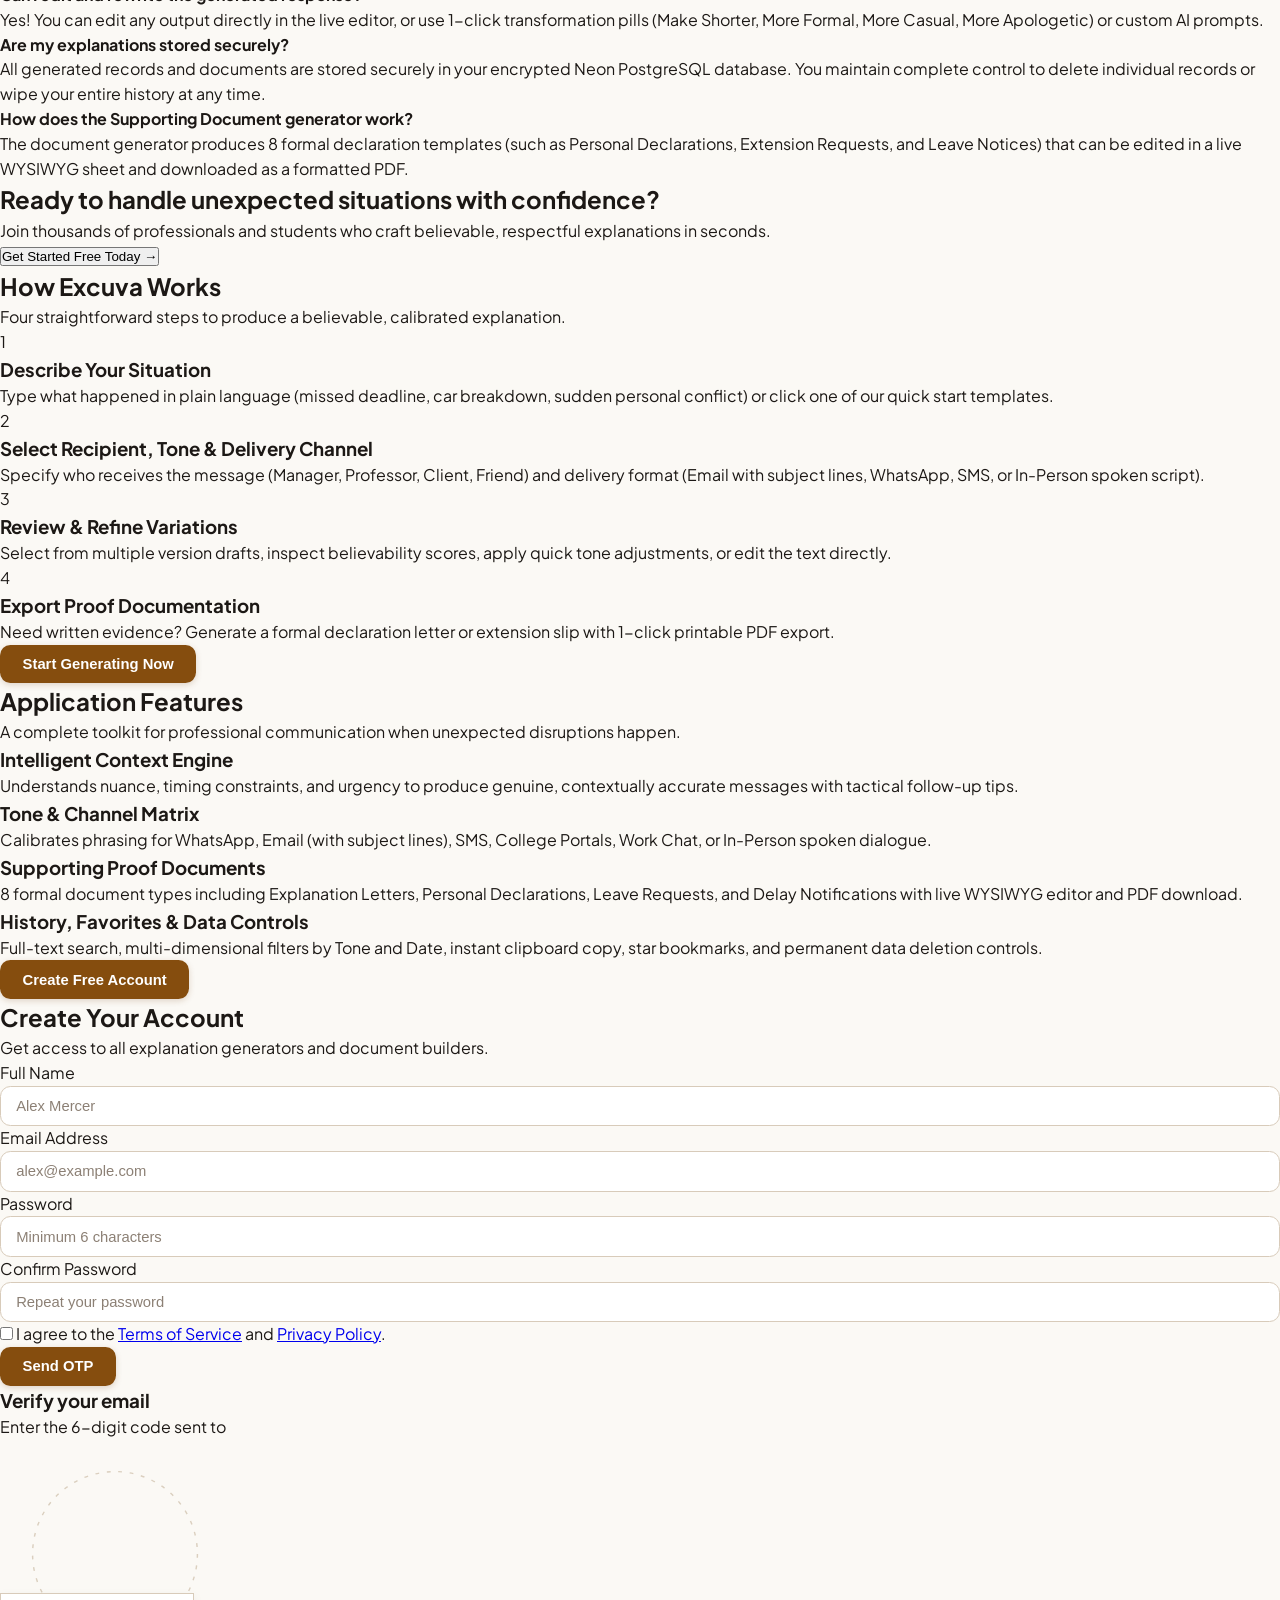
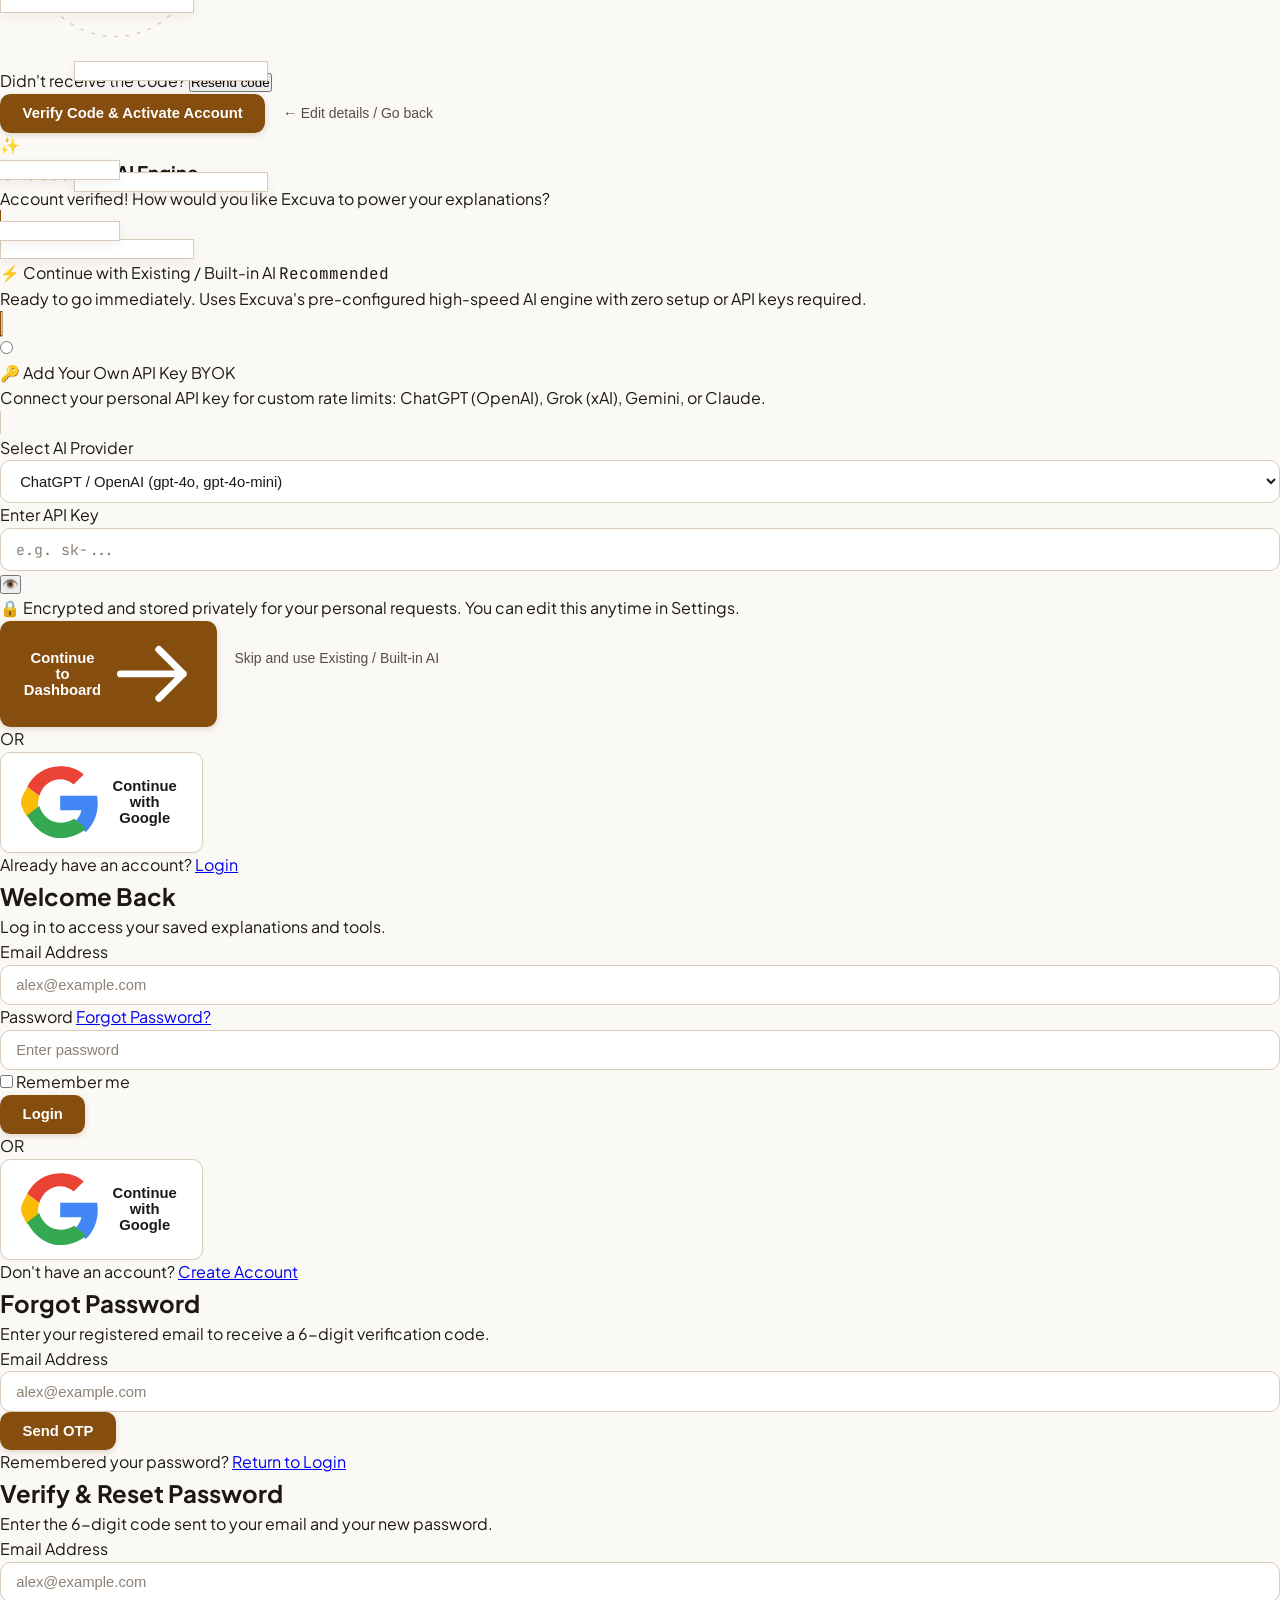
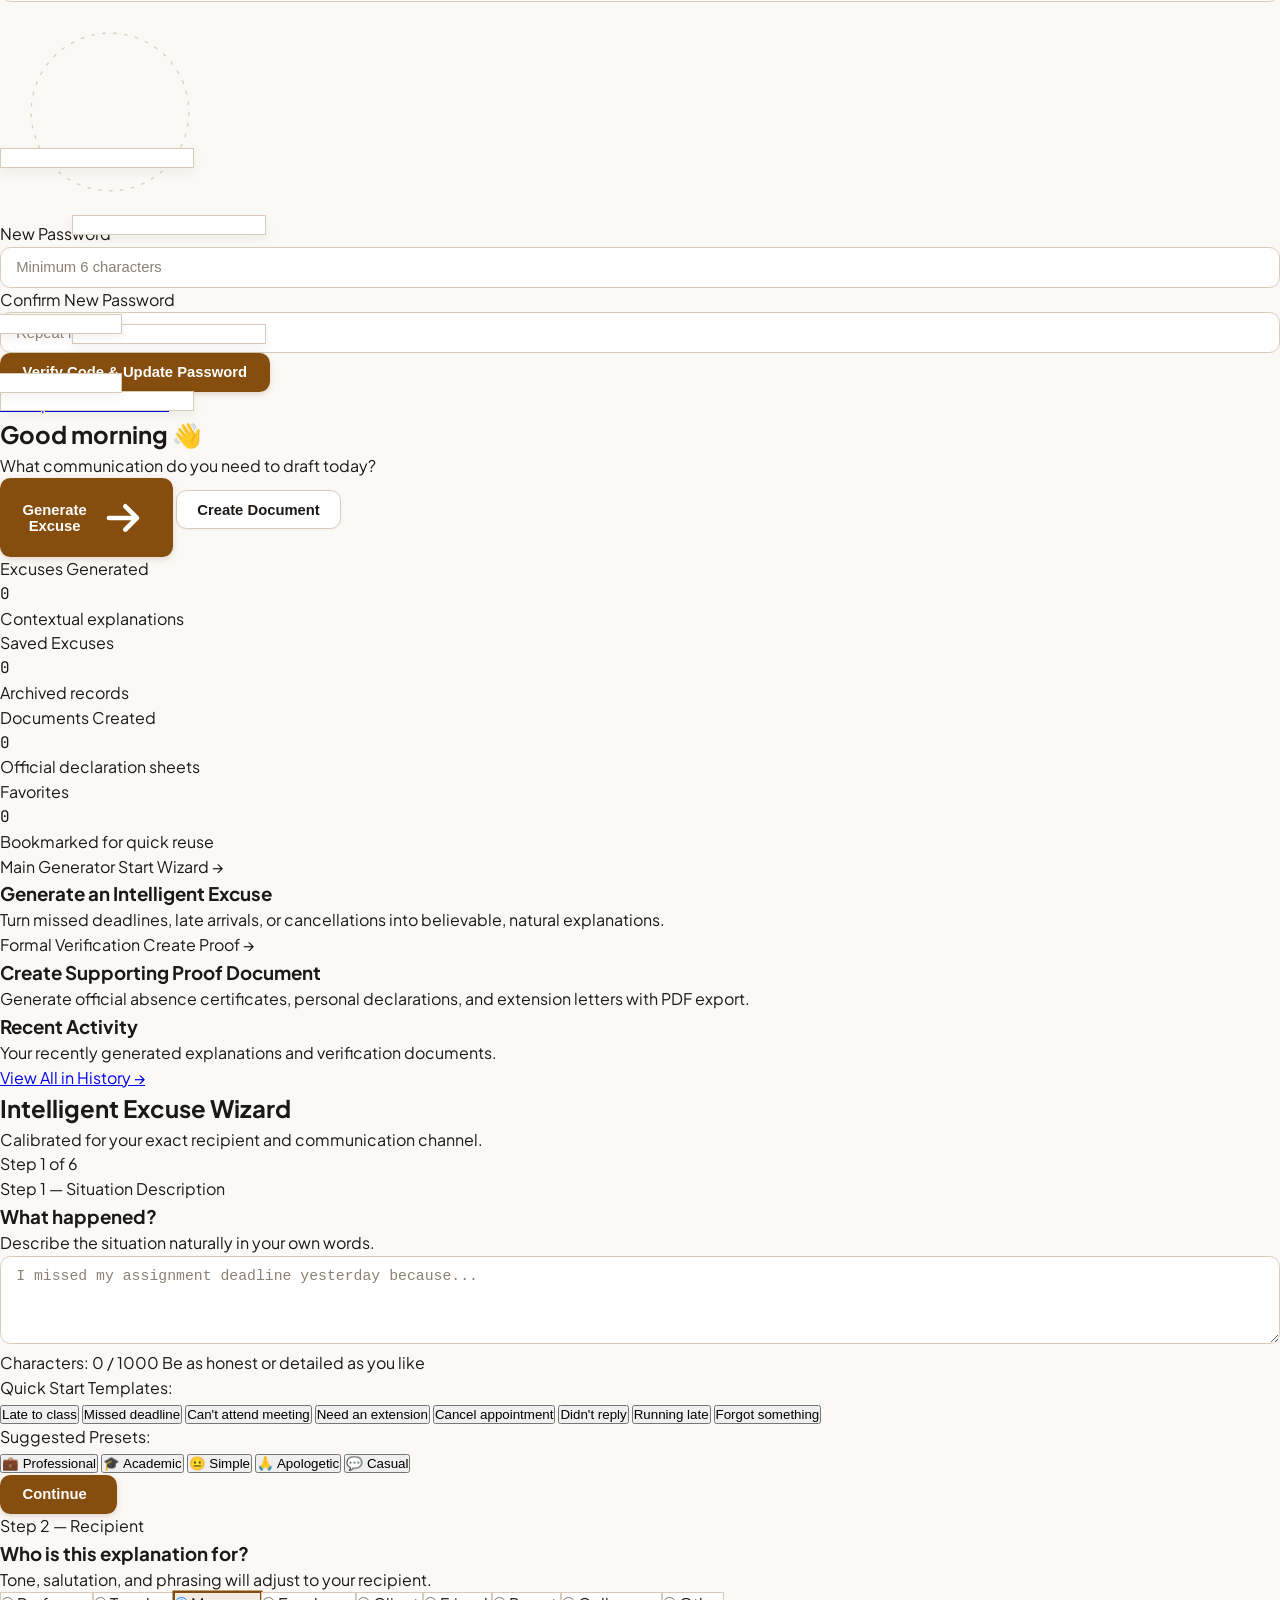
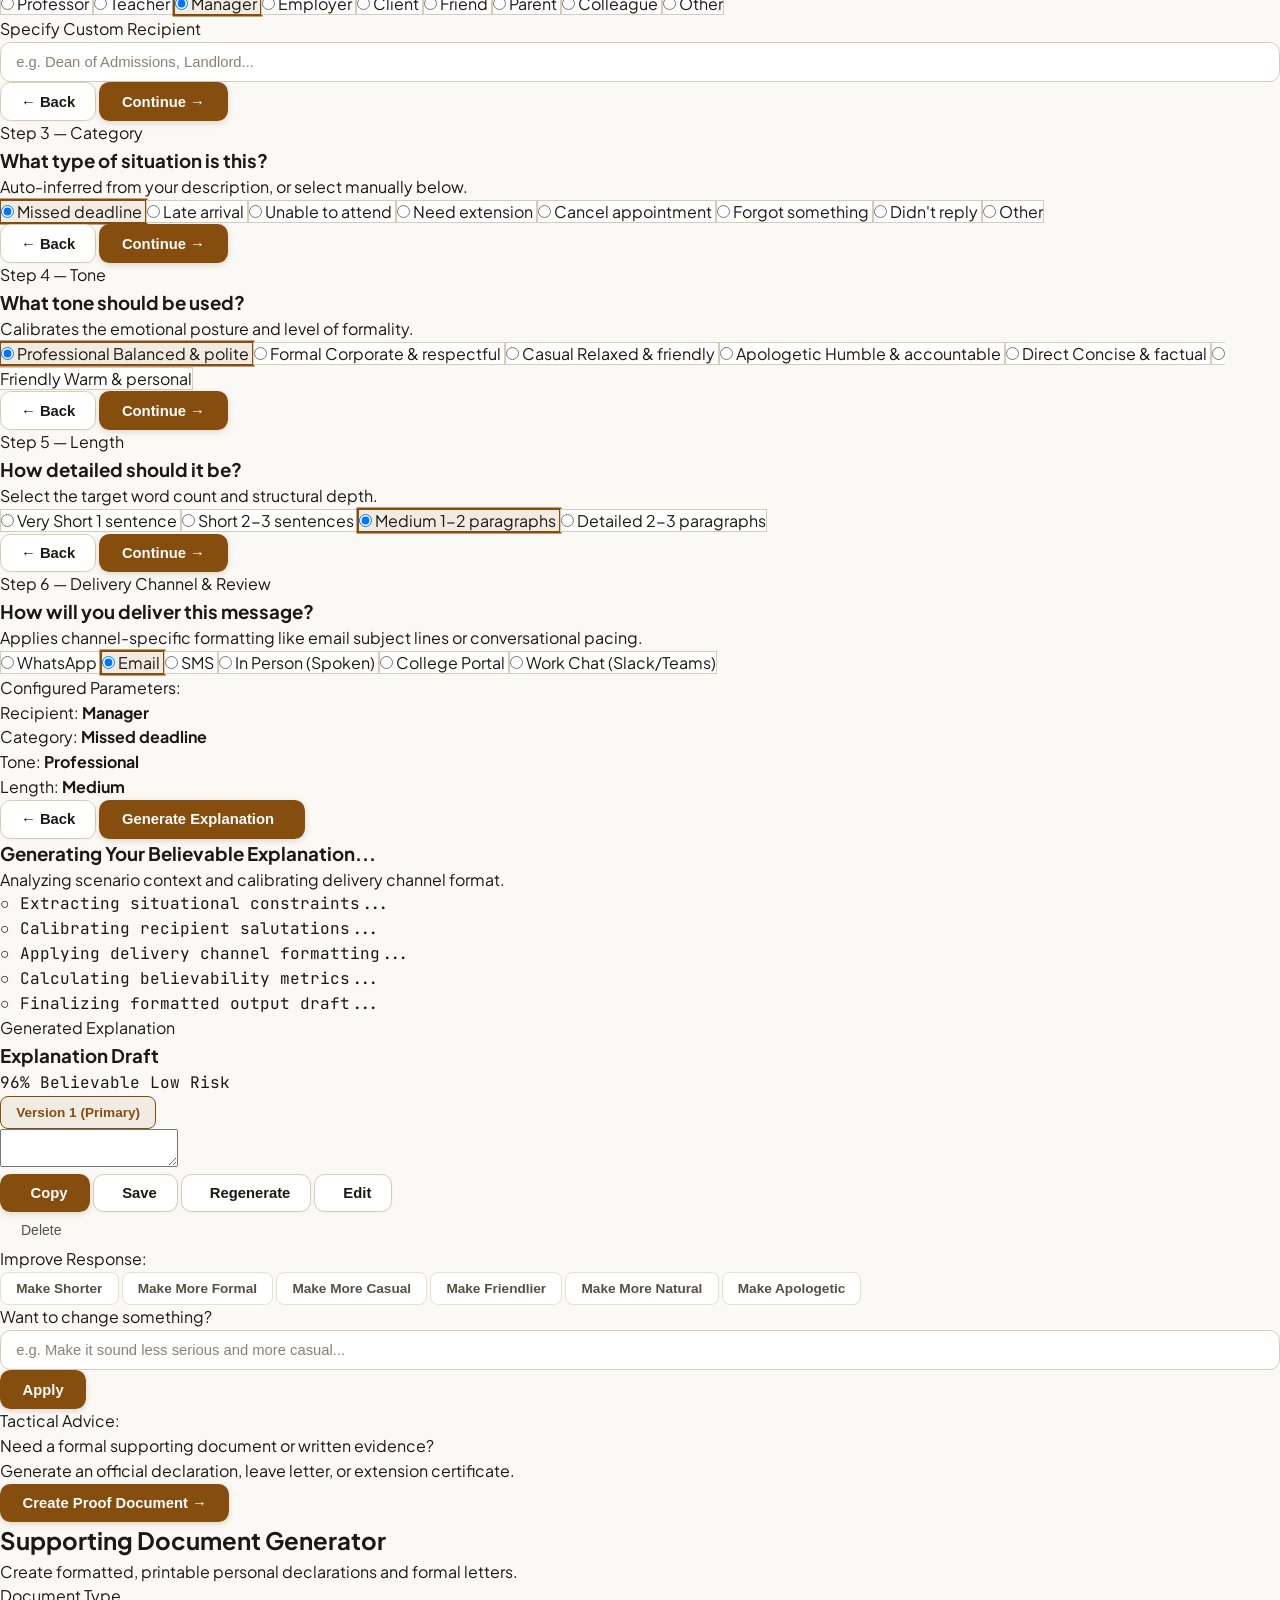
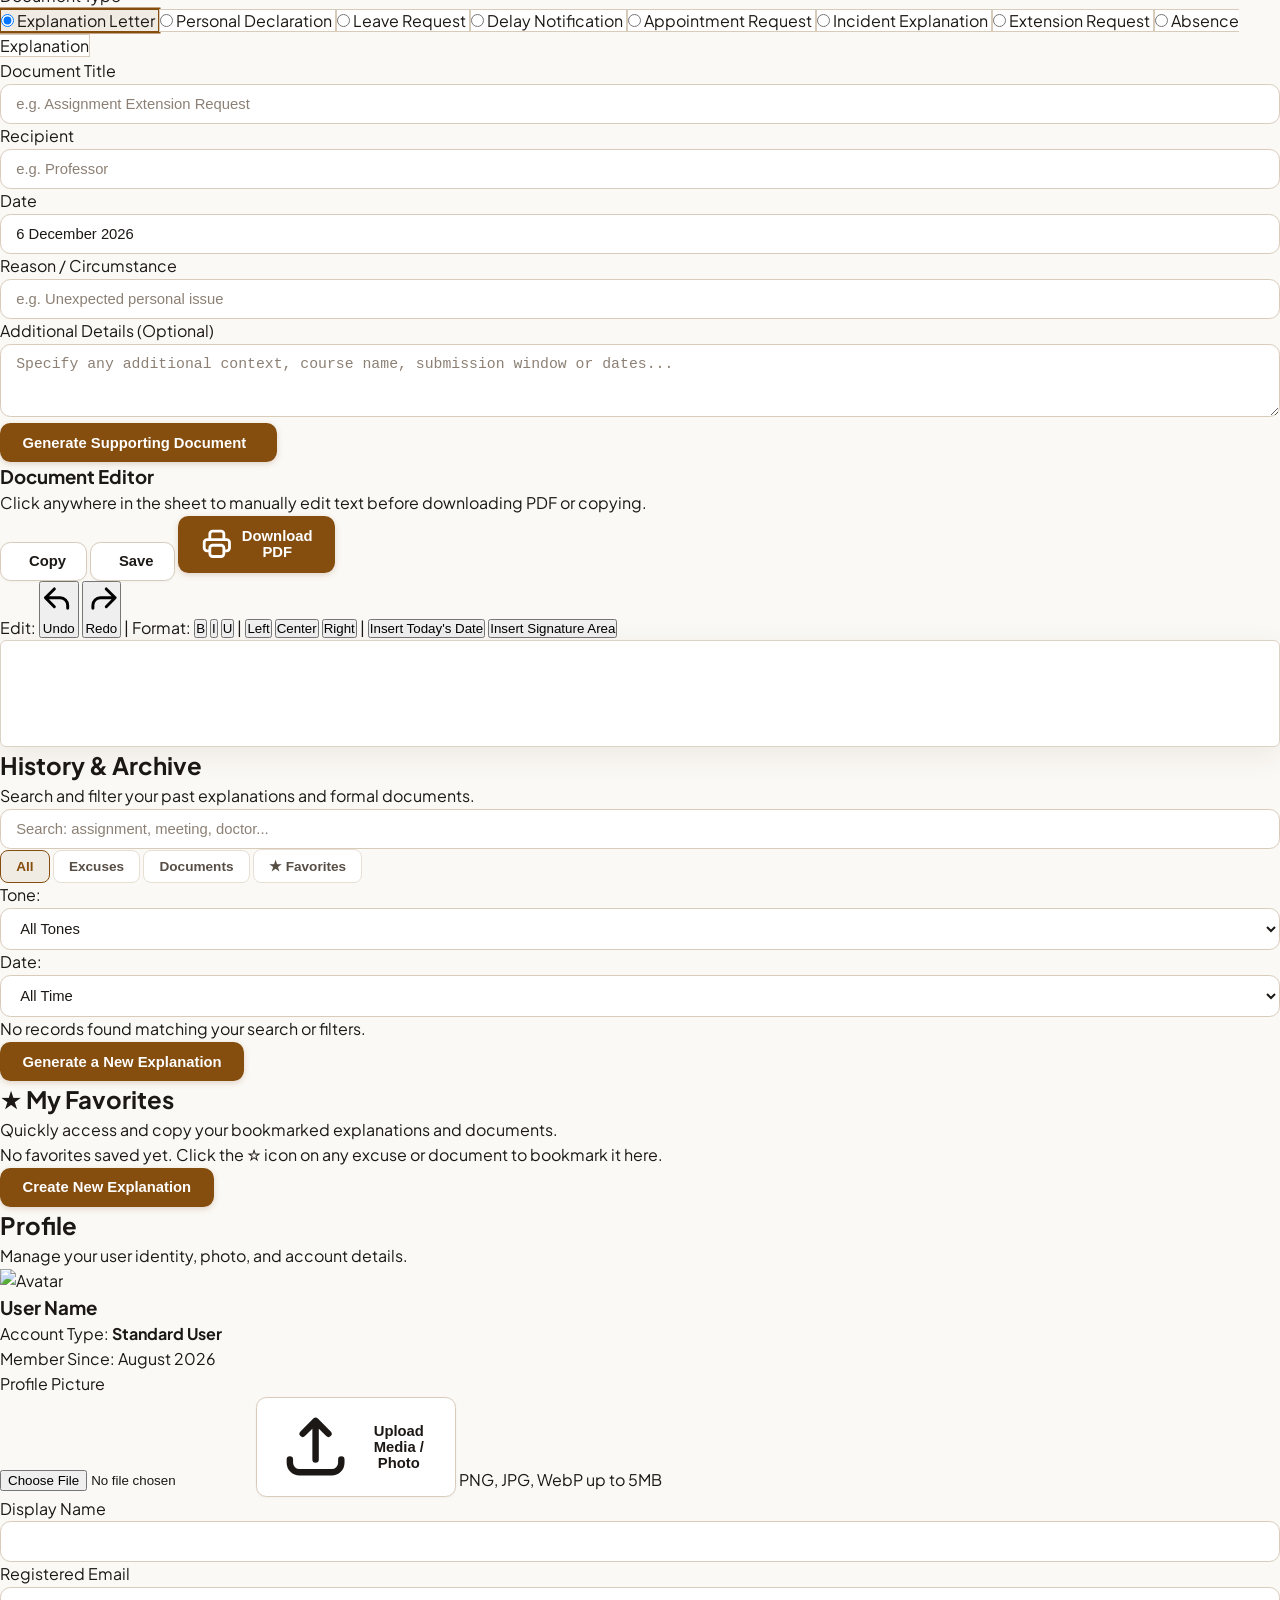
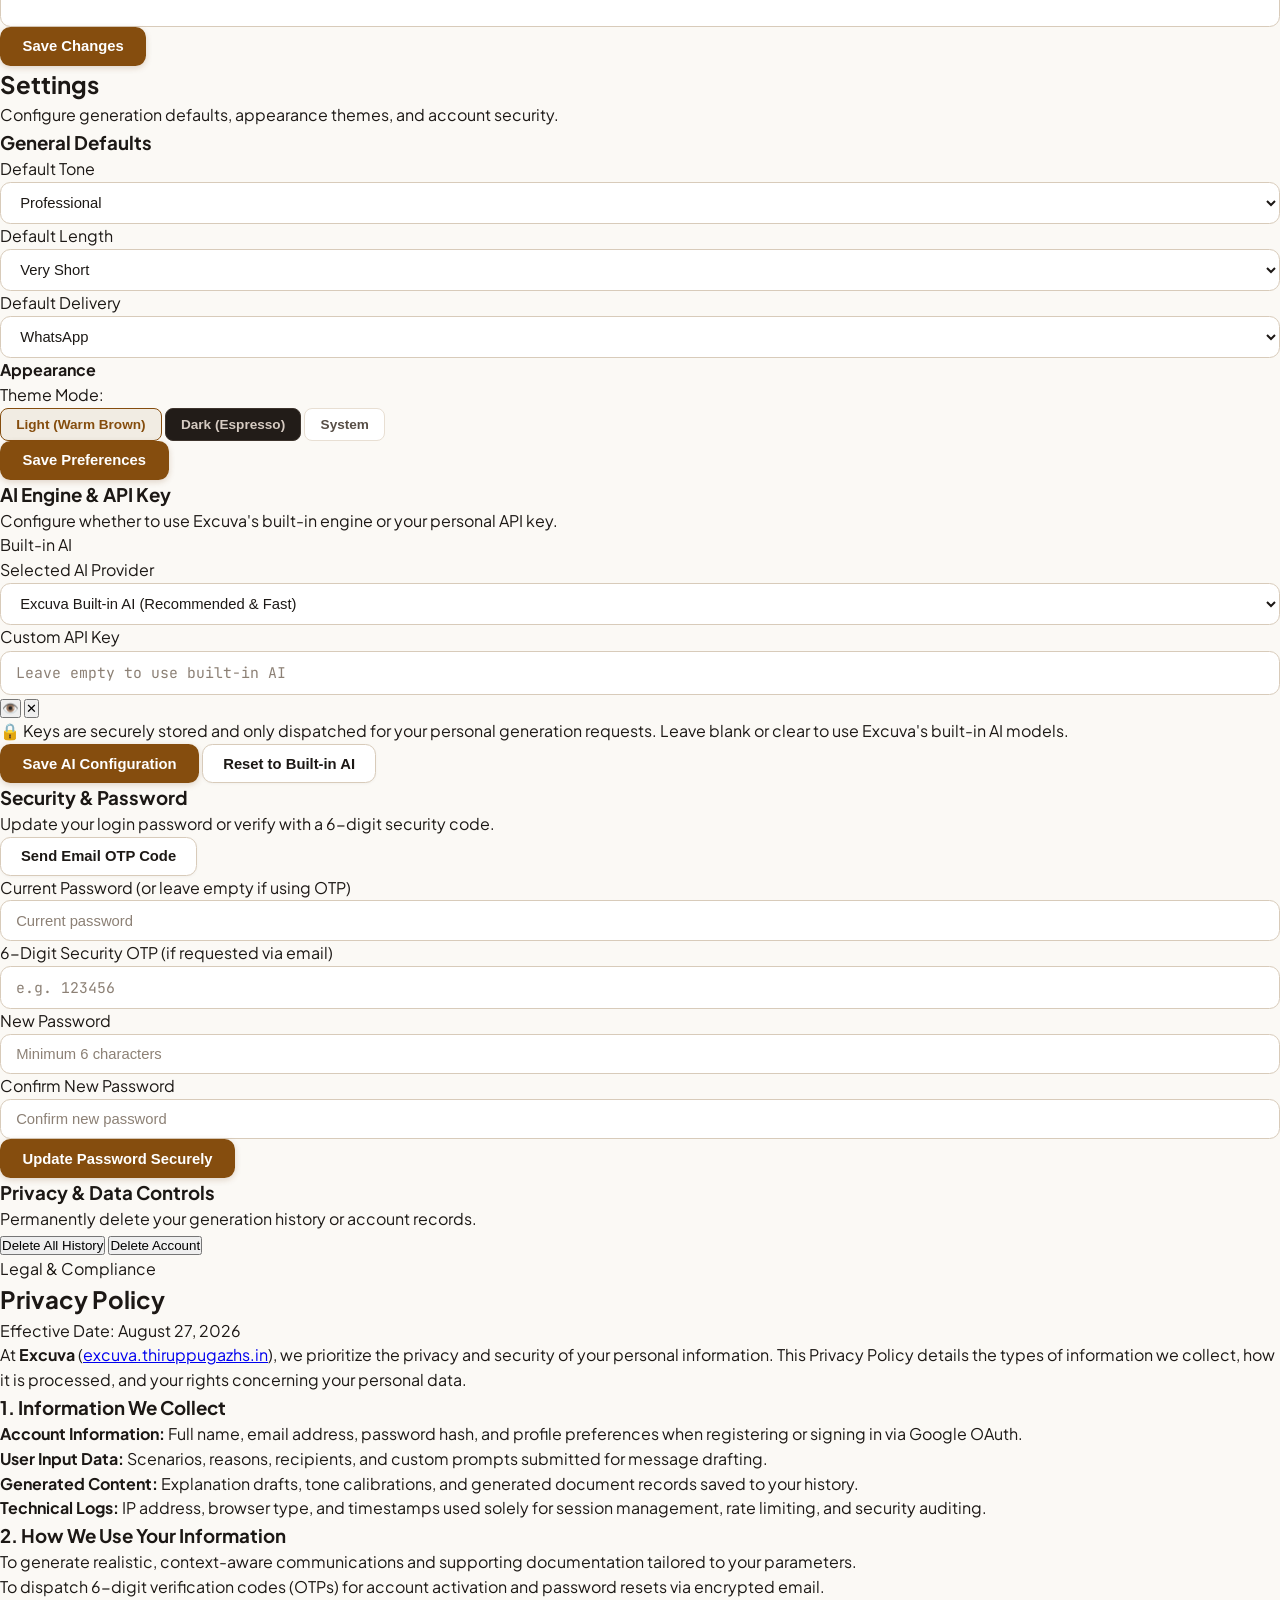
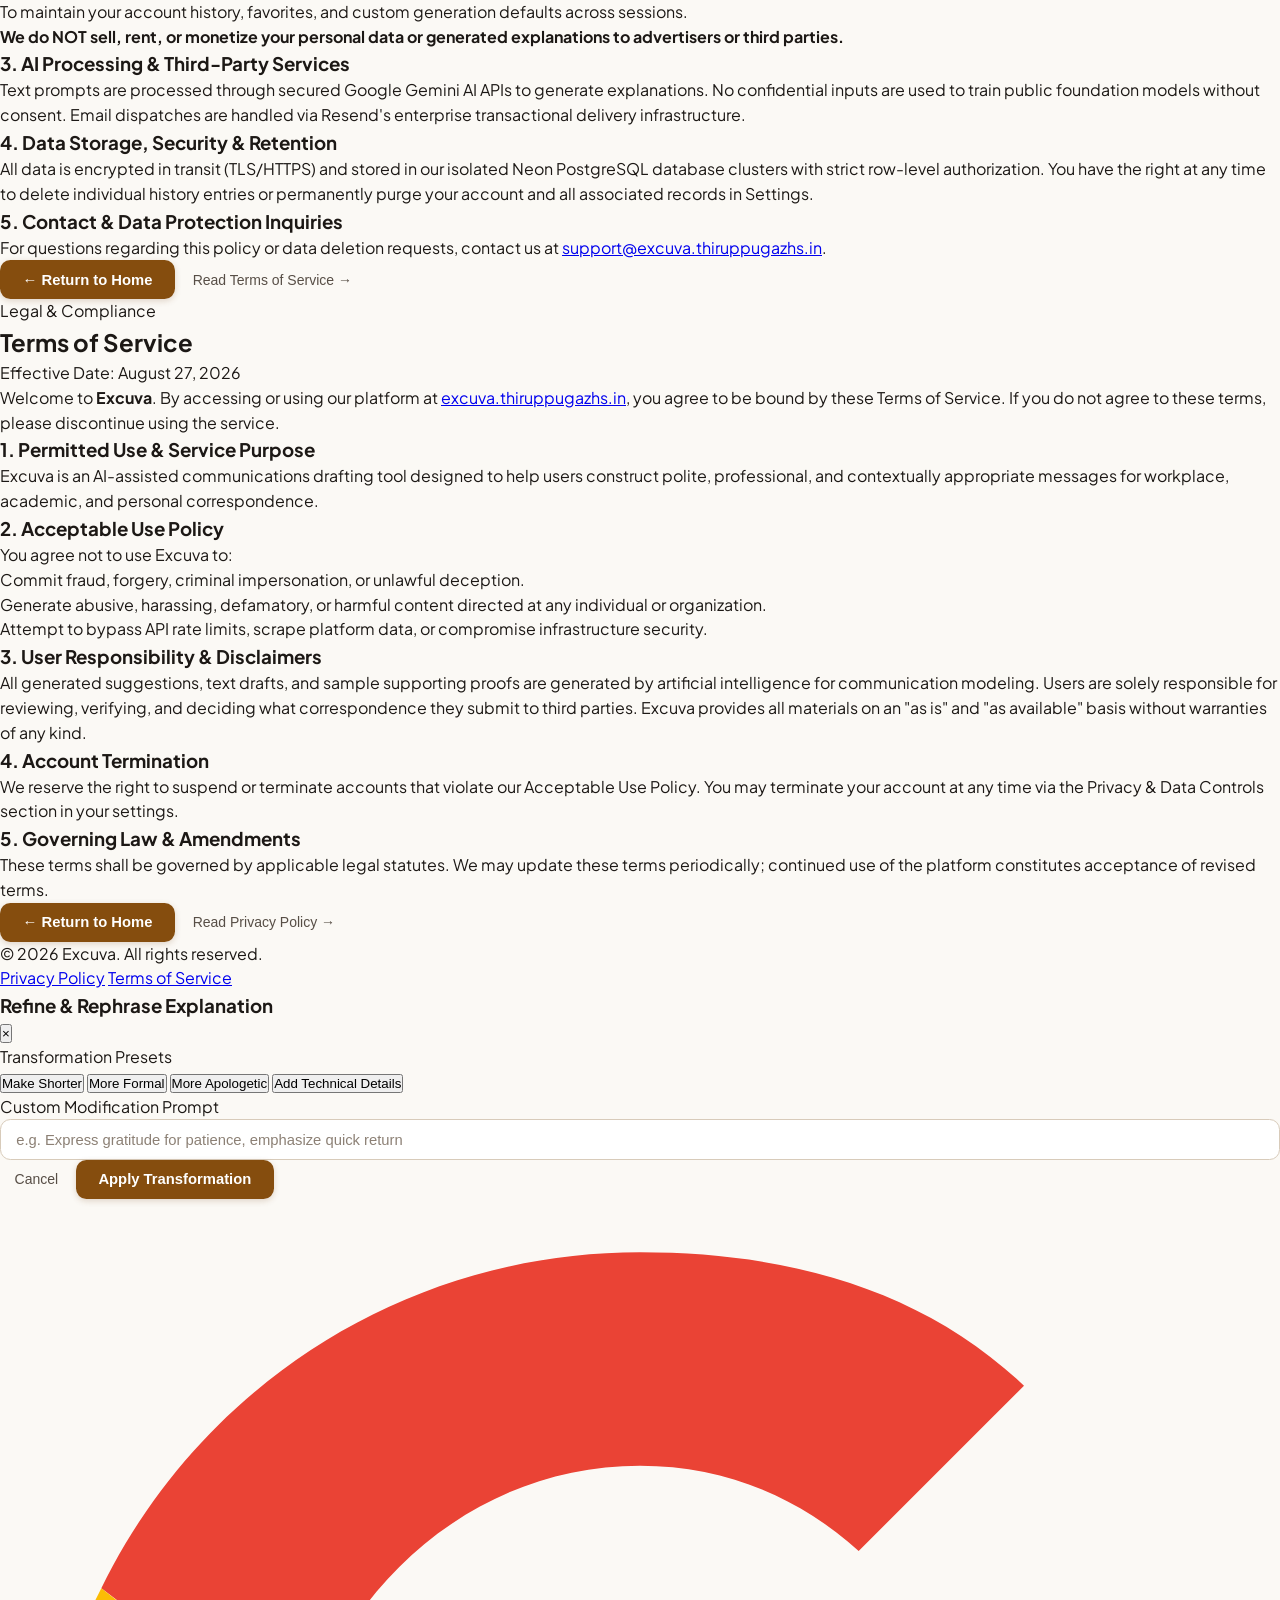
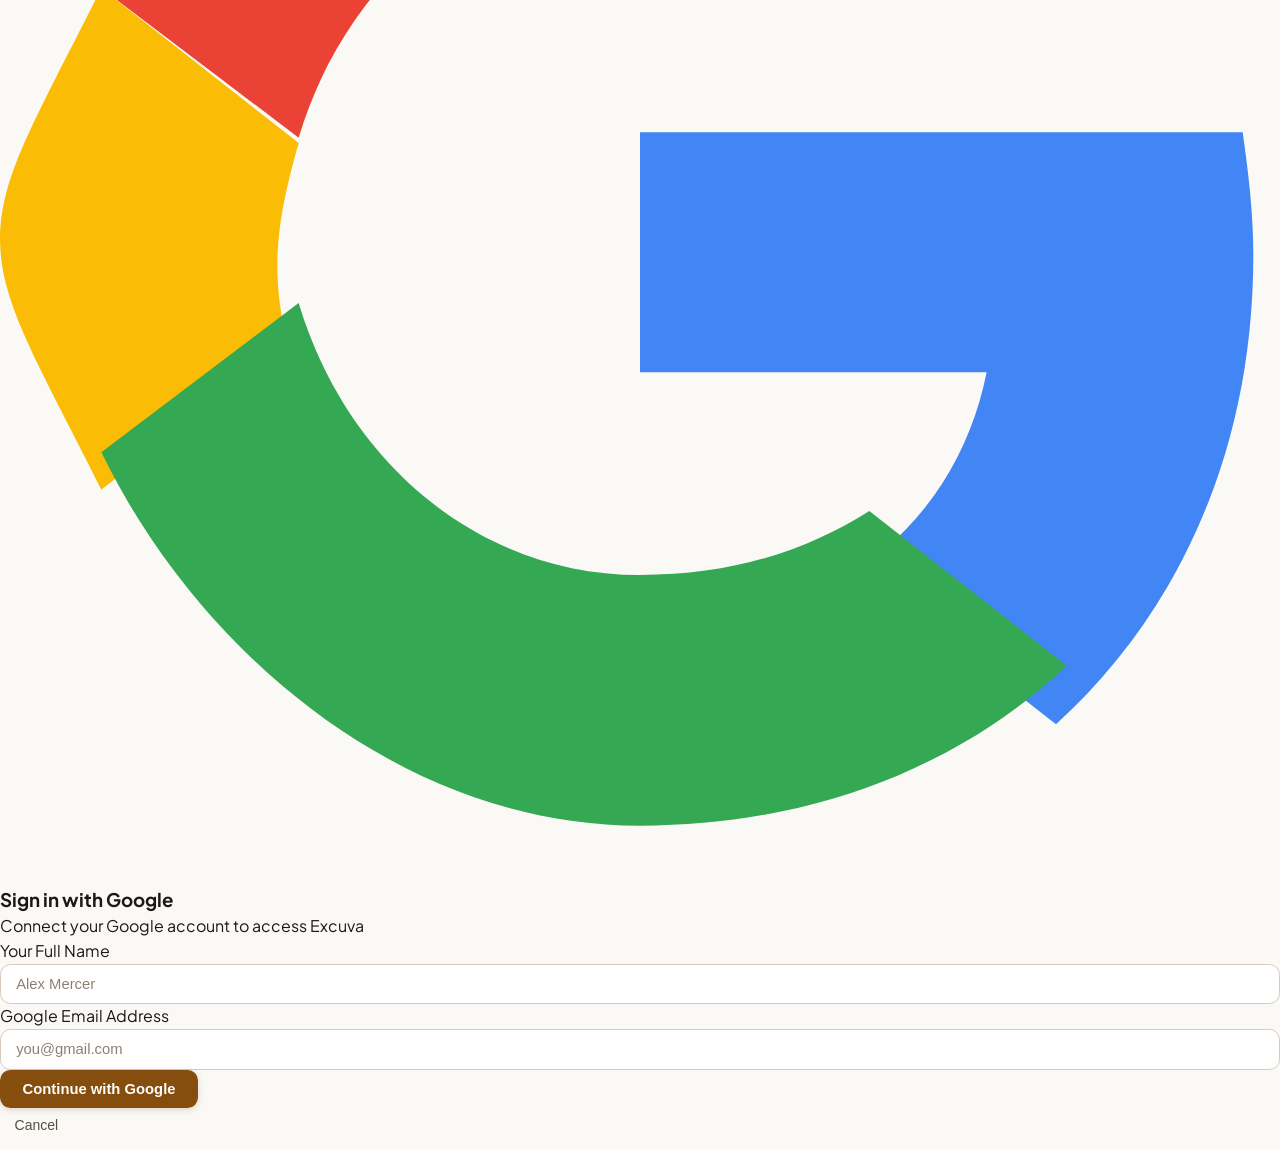
==== commit 8f434c96: "Prompt user for AI Engine choice (built-in or personal API key like ChatGPT/Grok) immediately after " ====
--- a/static/index.html
+++ b/static/index.html
@@ -509,7 +509,95 @@
             </button>
           </form>
 
-          <div class="relative my-4 flex items-center justify-center">
+          <!-- Step 3: AI Engine Choice (Shown after OTP verification) -->
+          <div id="form-register-ai-choice" class="hidden space-y-5 pt-1 text-left">
+            <div class="text-center space-y-1.5">
+              <div class="w-12 h-12 mx-auto rounded-2xl bg-amber-100 text-amber-900 flex items-center justify-center text-xl shadow-xs">
+                ✨
+              </div>
+              <h3 class="text-xl font-extrabold text-stone-900">Choose Your AI Engine</h3>
+              <p class="text-xs text-stone-500">
+                Account verified! How would you like Excuva to power your explanations?
+              </p>
+            </div>
+
+            <div class="space-y-3 pt-1">
+              <!-- Option A: Built-in AI -->
+              <label class="radio-card block p-4 rounded-2xl border-2 border-amber-800 bg-amber-50/50 cursor-pointer transition-all active-card" id="card-ai-builtin">
+                <div class="flex items-start gap-3">
+                  <input type="radio" name="reg-ai-mode" value="builtin" checked class="mt-1 text-amber-800 focus:ring-amber-800">
+                  <div class="space-y-1 flex-1">
+                    <div class="flex items-center justify-between">
+                      <span class="text-sm font-bold text-stone-900 flex items-center gap-1.5">
+                        <span>⚡</span> Continue with Existing / Built-in AI
+                      </span>
+                      <span class="px-2 py-0.5 rounded-full text-[10px] font-extrabold bg-amber-200 text-amber-950 font-mono">Recommended</span>
+                    </div>
+                    <p class="text-xs text-stone-600 leading-relaxed">
+                      Ready to go immediately. Uses Excuva's pre-configured high-speed AI engine with zero setup or API keys required.
+                    </p>
+                  </div>
+                </div>
+              </label>
+
+              <!-- Option B: Add Own API Key -->
+              <label class="radio-card block p-4 rounded-2xl border border-stone-200 bg-white hover:border-amber-700/60 cursor-pointer transition-all" id="card-ai-custom">
+                <div class="flex items-start gap-3">
+                  <input type="radio" name="reg-ai-mode" value="custom" class="mt-1 text-amber-800 focus:ring-amber-800">
+                  <div class="space-y-1 flex-1">
+                    <div class="flex items-center justify-between">
+                      <span class="text-sm font-bold text-stone-900 flex items-center gap-1.5">
+                        <span>🔑</span> Add Your Own API Key
+                      </span>
+                      <span class="px-2 py-0.5 rounded-full text-[10px] font-bold bg-stone-100 text-stone-700">BYOK</span>
+                    </div>
+                    <p class="text-xs text-stone-500 leading-relaxed">
+                      Connect your personal API key for custom rate limits: ChatGPT (OpenAI), Grok (xAI), Gemini, or Claude.
+                    </p>
+                  </div>
+                </div>
+              </label>
+            </div>
+
+            <!-- Custom API Key input panel (revealed when Option B is selected) -->
+            <div id="reg-custom-api-panel" class="hidden p-4 rounded-2xl border border-amber-200 bg-amber-50/40 space-y-3 transition-all">
+              <div>
+                <label for="reg-api-provider" class="block text-xs font-bold text-stone-700 mb-1">Select AI Provider</label>
+                <select id="reg-api-provider" class="input-base text-xs bg-white">
+                  <option value="openai">ChatGPT / OpenAI (gpt-4o, gpt-4o-mini)</option>
+                  <option value="grok">Grok / xAI (grok-2)</option>
+                  <option value="gemini">Google Gemini (gemini-2.0-flash, gemini-1.5)</option>
+                  <option value="claude">Anthropic Claude (claude-3-5-sonnet)</option>
+                  <option value="custom">Other OpenAI-Compatible API</option>
+                </select>
+              </div>
+
+              <div>
+                <label for="reg-custom-api-key" class="block text-xs font-bold text-stone-700 mb-1">Enter API Key</label>
+                <div class="relative">
+                  <input type="password" id="reg-custom-api-key" placeholder="e.g. sk-..." class="input-base text-xs font-mono pr-10 bg-white">
+                  <button type="button" id="btn-toggle-reg-key-vis" class="absolute right-2.5 top-1/2 -translate-y-1/2 text-stone-400 hover:text-stone-700 text-xs">
+                    👁️
+                  </button>
+                </div>
+                <p class="text-[11px] text-stone-500 mt-1">
+                  🔒 Encrypted and stored privately for your personal requests. You can edit this anytime in Settings.
+                </p>
+              </div>
+            </div>
+
+            <div class="pt-2 space-y-2">
+              <button type="button" id="btn-submit-ai-choice" class="btn-primary w-full py-2.5 font-bold shadow-md flex items-center justify-center gap-2">
+                <span>Continue to Dashboard</span>
+                <svg class="w-4 h-4" fill="none" stroke="currentColor" viewBox="0 0 24 24"><path stroke-linecap="round" stroke-linejoin="round" stroke-width="2" d="M14 5l7 7m0 0l-7 7m7-7H3"></path></svg>
+              </button>
+              <button type="button" id="btn-skip-ai-choice" class="w-full btn-ghost text-xs text-stone-500 font-semibold">
+                Skip and use Existing / Built-in AI
+              </button>
+            </div>
+          </div>
+
+          <div id="reg-oauth-divider" class="relative my-4 flex items-center justify-center">
             <div class="absolute inset-0 flex items-center">
               <div class="w-full border-t border-stone-200"></div>
             </div>
@@ -518,17 +606,19 @@
             </div>
           </div>
 
-          <button type="button" class="btn-google-auth btn-secondary w-full py-2.5 flex items-center justify-center gap-3 text-sm font-semibold">
-            <svg class="w-4 h-4" viewBox="0 0 24 24">
-              <path fill="#EA4335" d="M12 5c1.6 0 3 .6 4.1 1.6l3.1-3.1C17.3 1.7 14.8 1 12 1 7.5 1 3.7 3.6 1.9 7.3l3.7 2.8C6.5 7.1 9 5 12 5z"/>
-              <path fill="#4285F4" d="M23.5 12.3c0-.8-.1-1.6-.2-2.3H12v4.5h6.5c-.3 1.5-1.1 2.8-2.4 3.7l3.7 2.9c2.2-2 3.7-5 3.7-8.8z"/>
-              <path fill="#FBBC05" d="M5.6 14.8c-.2-.7-.4-1.5-.4-2.3s.2-1.6.4-2.3L1.9 7.3C.7 9.7 0 10.8 0 12s.7 2.3 1.9 4.7l3.7-2.9z"/>
-              <path fill="#34A853" d="M12 23c3.2 0 6-1.1 8-3l-3.7-2.9c-1.1.7-2.5 1.2-4.3 1.2-3 0-5.5-2.1-6.4-5.1L1.9 16c1.8 3.7 5.6 7 10.1 7z"/>
-            </svg>
-            Continue with Google
-          </button>
-
-          <p class="text-center text-xs text-stone-500">
+          <div id="reg-oauth-wrapper">
+            <button type="button" class="btn-google-auth btn-secondary w-full py-2.5 flex items-center justify-center gap-3 text-sm font-semibold">
+              <svg class="w-4 h-4" viewBox="0 0 24 24">
+                <path fill="#EA4335" d="M12 5c1.6 0 3 .6 4.1 1.6l3.1-3.1C17.3 1.7 14.8 1 12 1 7.5 1 3.7 3.6 1.9 7.3l3.7 2.8C6.5 7.1 9 5 12 5z"/>
+                <path fill="#4285F4" d="M23.5 12.3c0-.8-.1-1.6-.2-2.3H12v4.5h6.5c-.3 1.5-1.1 2.8-2.4 3.7l3.7 2.9c2.2-2 3.7-5 3.7-8.8z"/>
+                <path fill="#FBBC05" d="M5.6 14.8c-.2-.7-.4-1.5-.4-2.3s.2-1.6.4-2.3L1.9 7.3C.7 9.7 0 10.8 0 12s.7 2.3 1.9 4.7l3.7-2.9z"/>
+                <path fill="#34A853" d="M12 23c3.2 0 6-1.1 8-3l-3.7-2.9c-1.1.7-2.5 1.2-4.3 1.2-3 0-5.5-2.1-6.4-5.1L1.9 16c1.8 3.7 5.6 7 10.1 7z"/>
+              </svg>
+              Continue with Google
+            </button>
+          </div>
+
+          <p id="reg-login-prompt" class="text-center text-xs text-stone-500">
             Already have an account?
             <a href="#" data-nav="login" class="text-amber-800 font-bold hover:underline">Login</a>
           </p>
@@ -1652,6 +1742,65 @@
           </button>
         </div>
 
+        <!-- AI Engine & API Key Configuration -->
+        <div class="p-6 sm:p-8 rounded-3xl border border-stone-200 bg-white shadow-xl space-y-5">
+          <div class="flex items-start justify-between gap-4">
+            <div>
+              <h3 class="text-base font-bold text-stone-900">AI Engine & API Key</h3>
+              <p class="text-xs text-stone-500">Configure whether to use Excuva's built-in engine or your personal API key.</p>
+            </div>
+            <span id="badge-current-ai-mode" class="px-2.5 py-1 rounded-full text-xs font-bold bg-amber-100 text-amber-950">
+              Built-in AI
+            </span>
+          </div>
+
+          <div class="space-y-4">
+            <div>
+              <label class="block text-xs font-semibold text-stone-700 mb-1.5">Selected AI Provider</label>
+              <select id="settings-api-provider" class="input-base text-xs">
+                <option value="built_in">Excuva Built-in AI (Recommended & Fast)</option>
+                <option value="openai">ChatGPT / OpenAI (gpt-4o, gpt-4o-mini)</option>
+                <option value="grok">Grok / xAI (grok-2)</option>
+                <option value="gemini">Google Gemini (gemini-2.0-flash, gemini-1.5)</option>
+                <option value="claude">Anthropic Claude (claude-3-5-sonnet)</option>
+                <option value="custom">Other OpenAI-Compatible API</option>
+              </select>
+            </div>
+
+            <div id="settings-api-key-container" class="space-y-2">
+              <div class="flex items-center justify-between">
+                <label for="settings-custom-api-key" class="block text-xs font-semibold text-stone-700">
+                  Custom API Key
+                </label>
+                <span id="settings-key-status" class="text-[11px] text-stone-500 font-mono"></span>
+              </div>
+              <div class="relative">
+                <input type="password" id="settings-custom-api-key" placeholder="Leave empty to use built-in AI" class="input-base text-xs font-mono pr-20">
+                <div class="absolute right-2 top-1/2 -translate-y-1/2 flex items-center gap-1.5">
+                  <button type="button" id="btn-toggle-settings-key-vis" class="text-stone-400 hover:text-stone-700 text-xs px-1">
+                    👁️
+                  </button>
+                  <button type="button" id="btn-clear-settings-key" class="text-rose-600 hover:text-rose-800 text-xs px-1 font-bold" title="Clear saved key">
+                    ✕
+                  </button>
+                </div>
+              </div>
+              <p class="text-[11px] text-stone-500 leading-relaxed">
+                🔒 Keys are securely stored and only dispatched for your personal generation requests. Leave blank or clear to use Excuva's built-in AI models.
+              </p>
+            </div>
+
+            <div class="flex items-center gap-3 pt-1">
+              <button type="button" id="btn-save-ai-settings" class="btn-primary py-2 px-5 font-bold text-xs">
+                Save AI Configuration
+              </button>
+              <button type="button" id="btn-reset-ai-settings" class="btn-secondary py-2 px-4 font-semibold text-xs">
+                Reset to Built-in AI
+              </button>
+            </div>
+          </div>
+        </div>
+
         <!-- Password Change Card with OTP Protection -->
         <div class="p-6 sm:p-8 rounded-3xl border border-stone-200 bg-white shadow-xl space-y-4">
           <div class="flex items-center justify-between">
